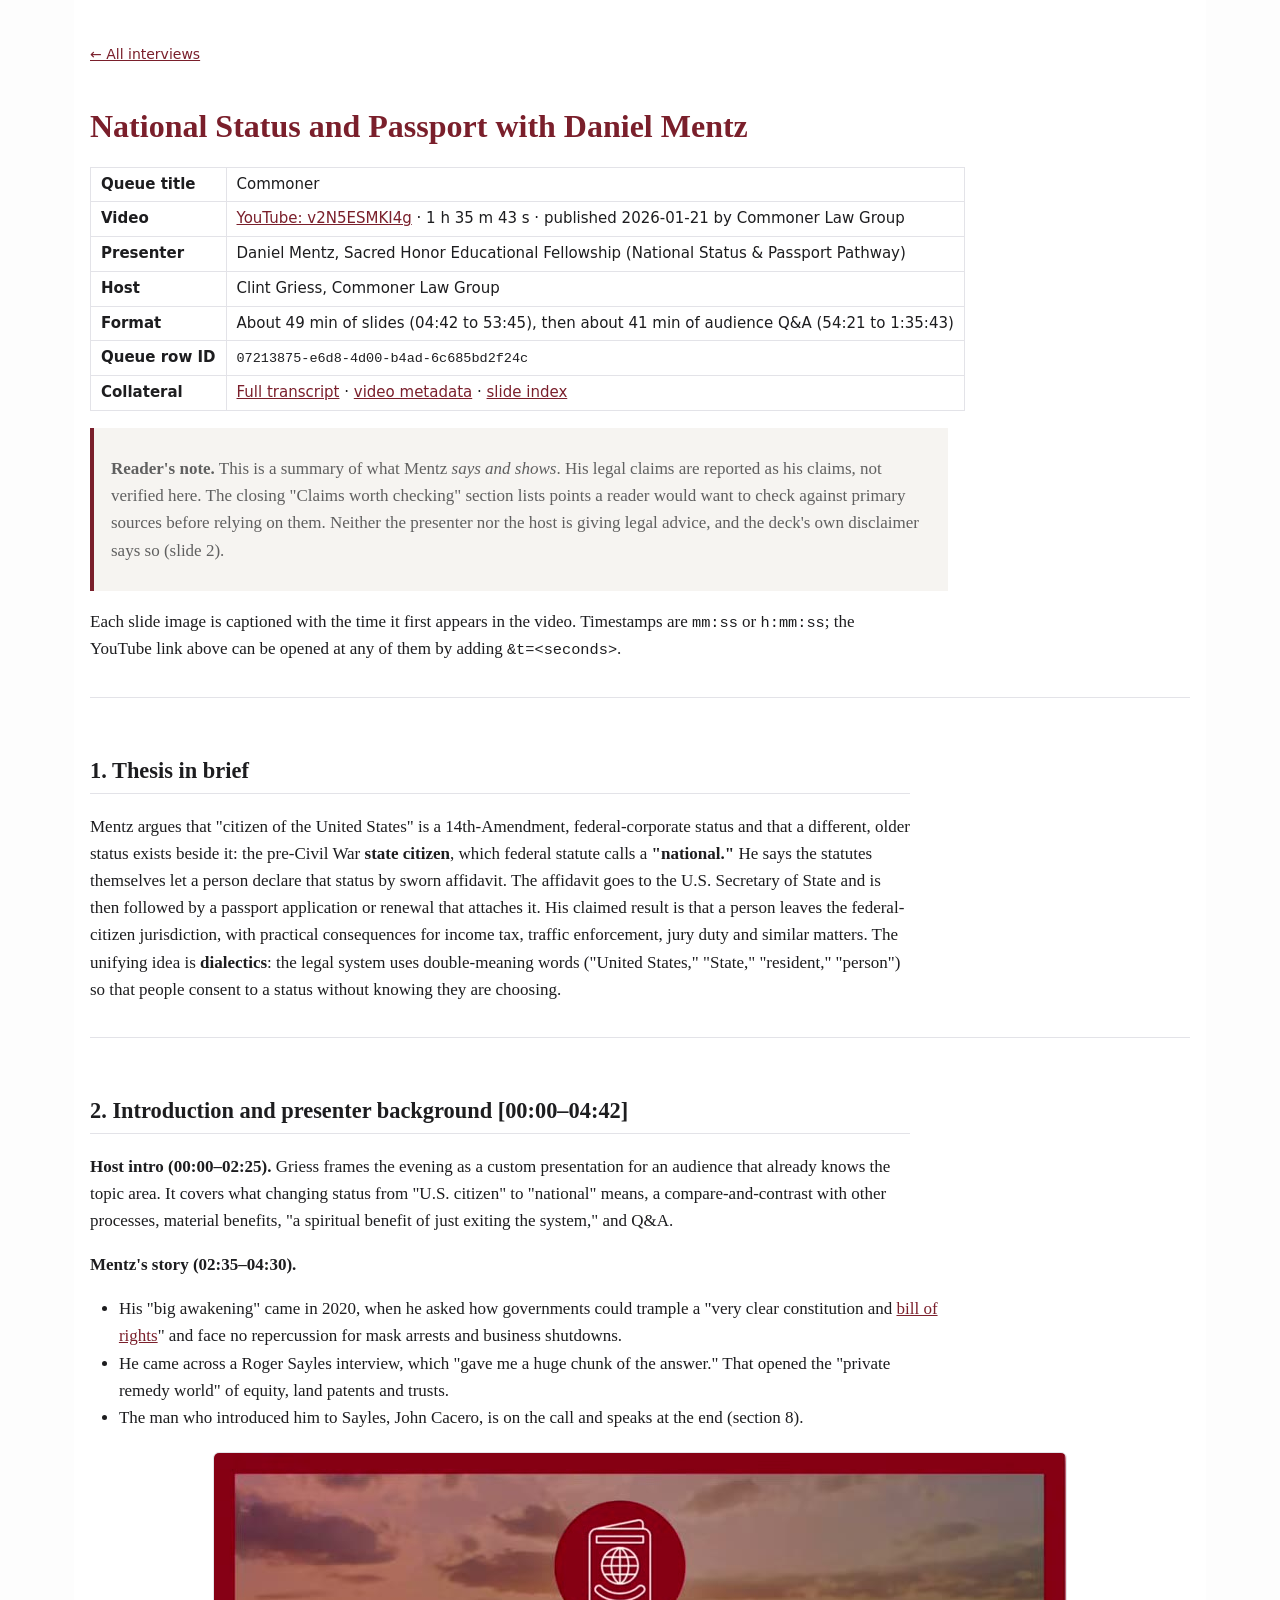
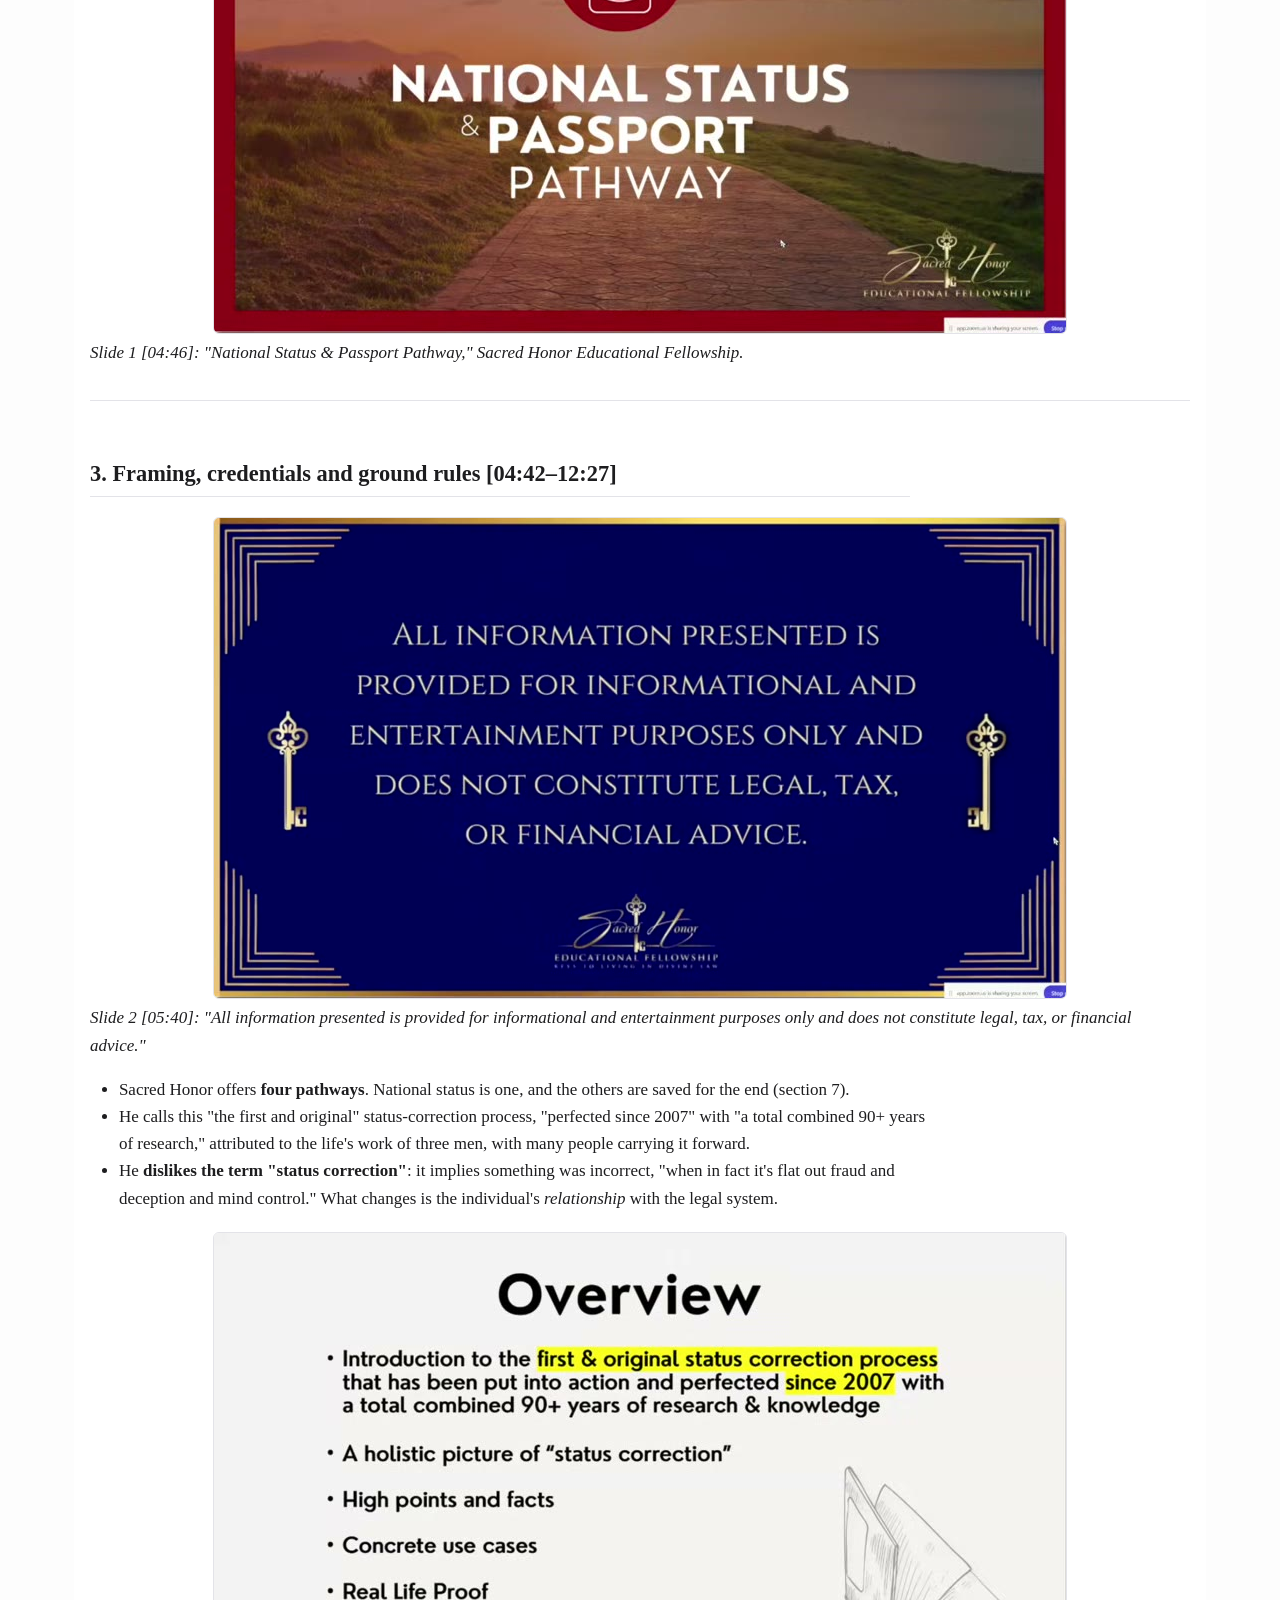
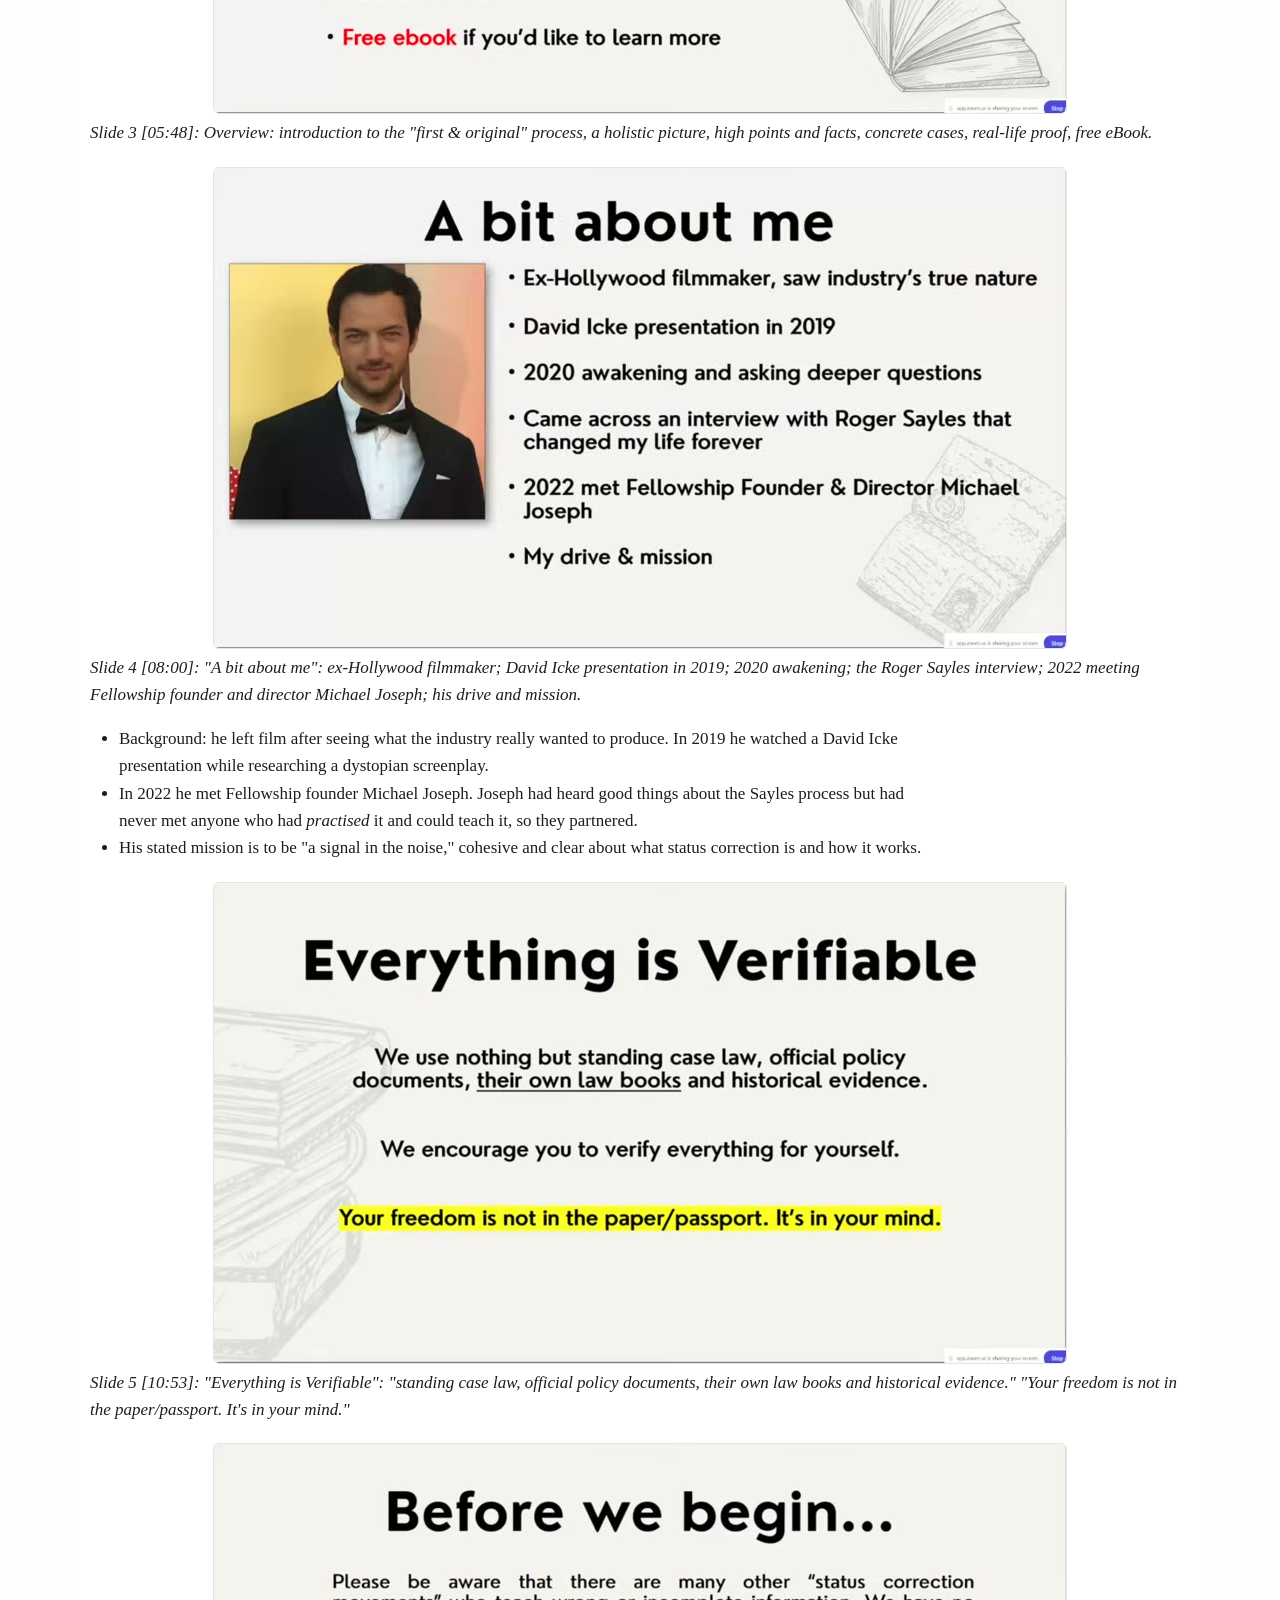
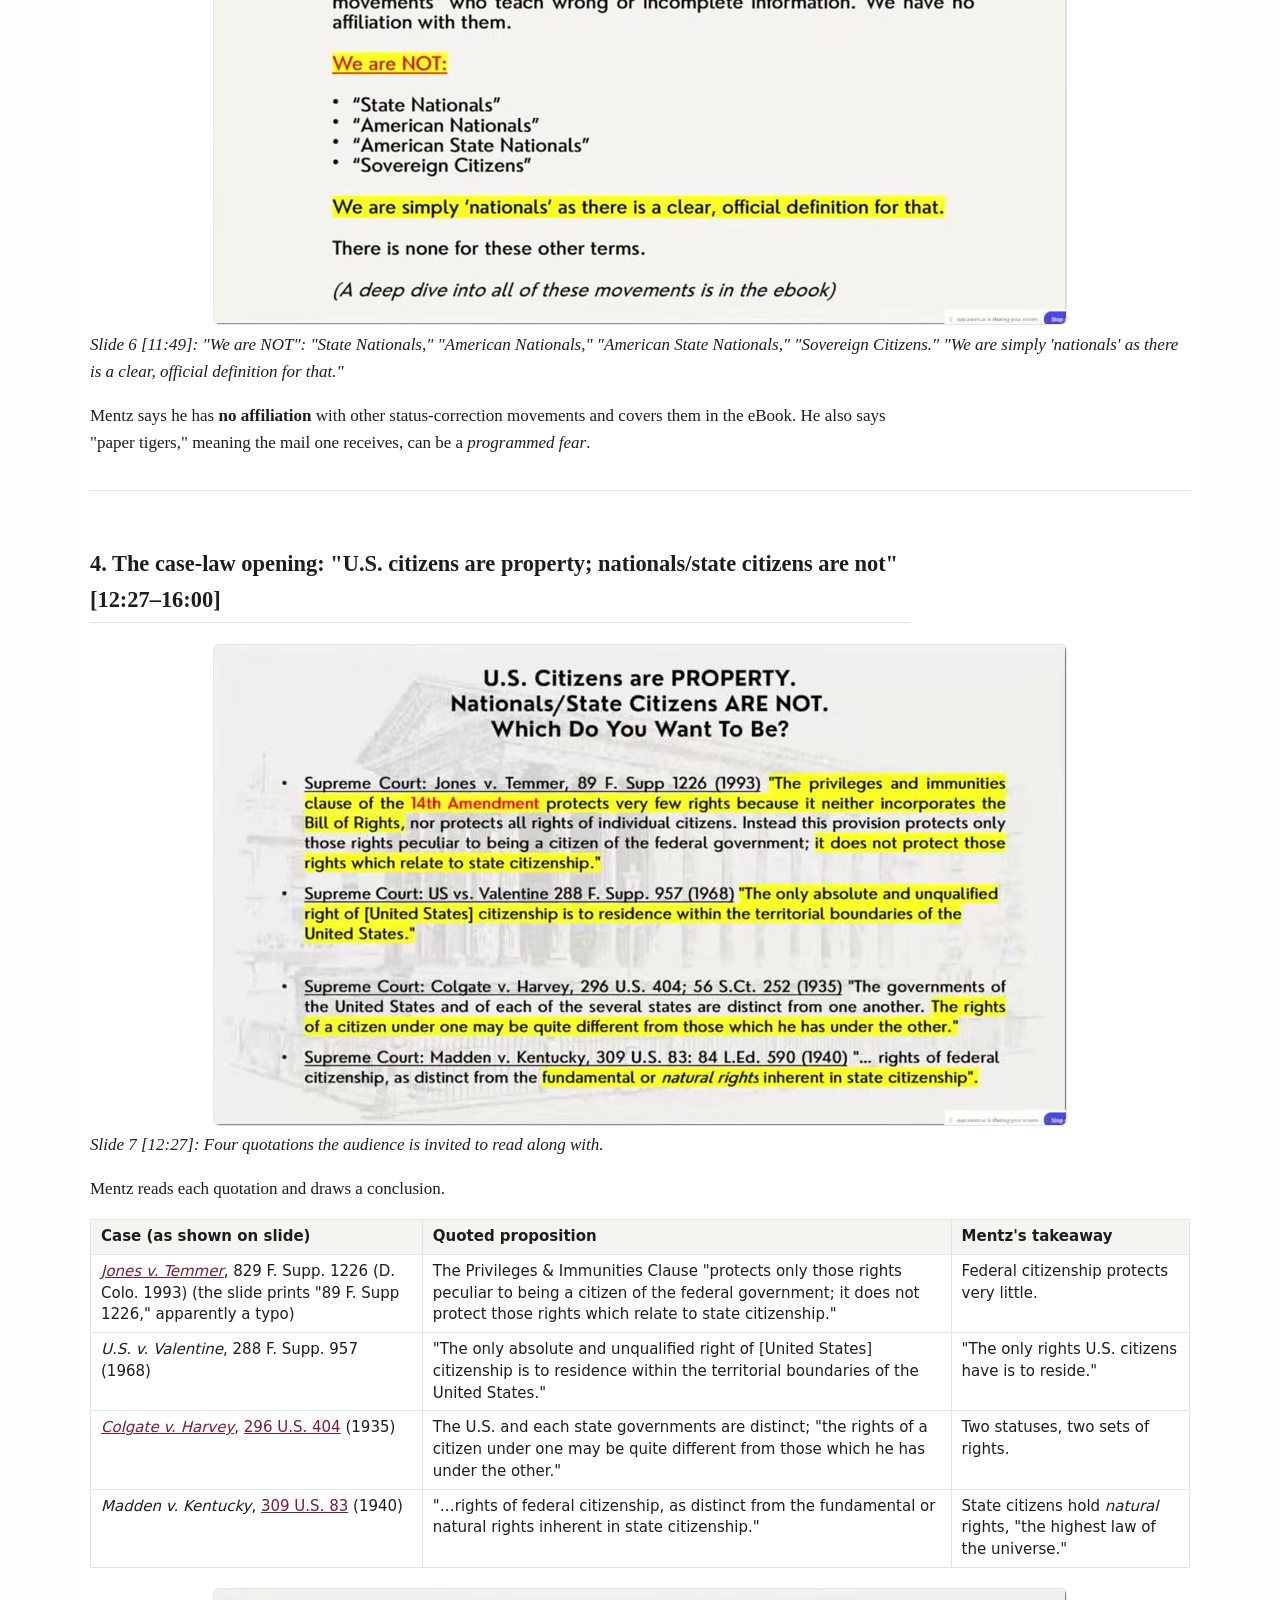
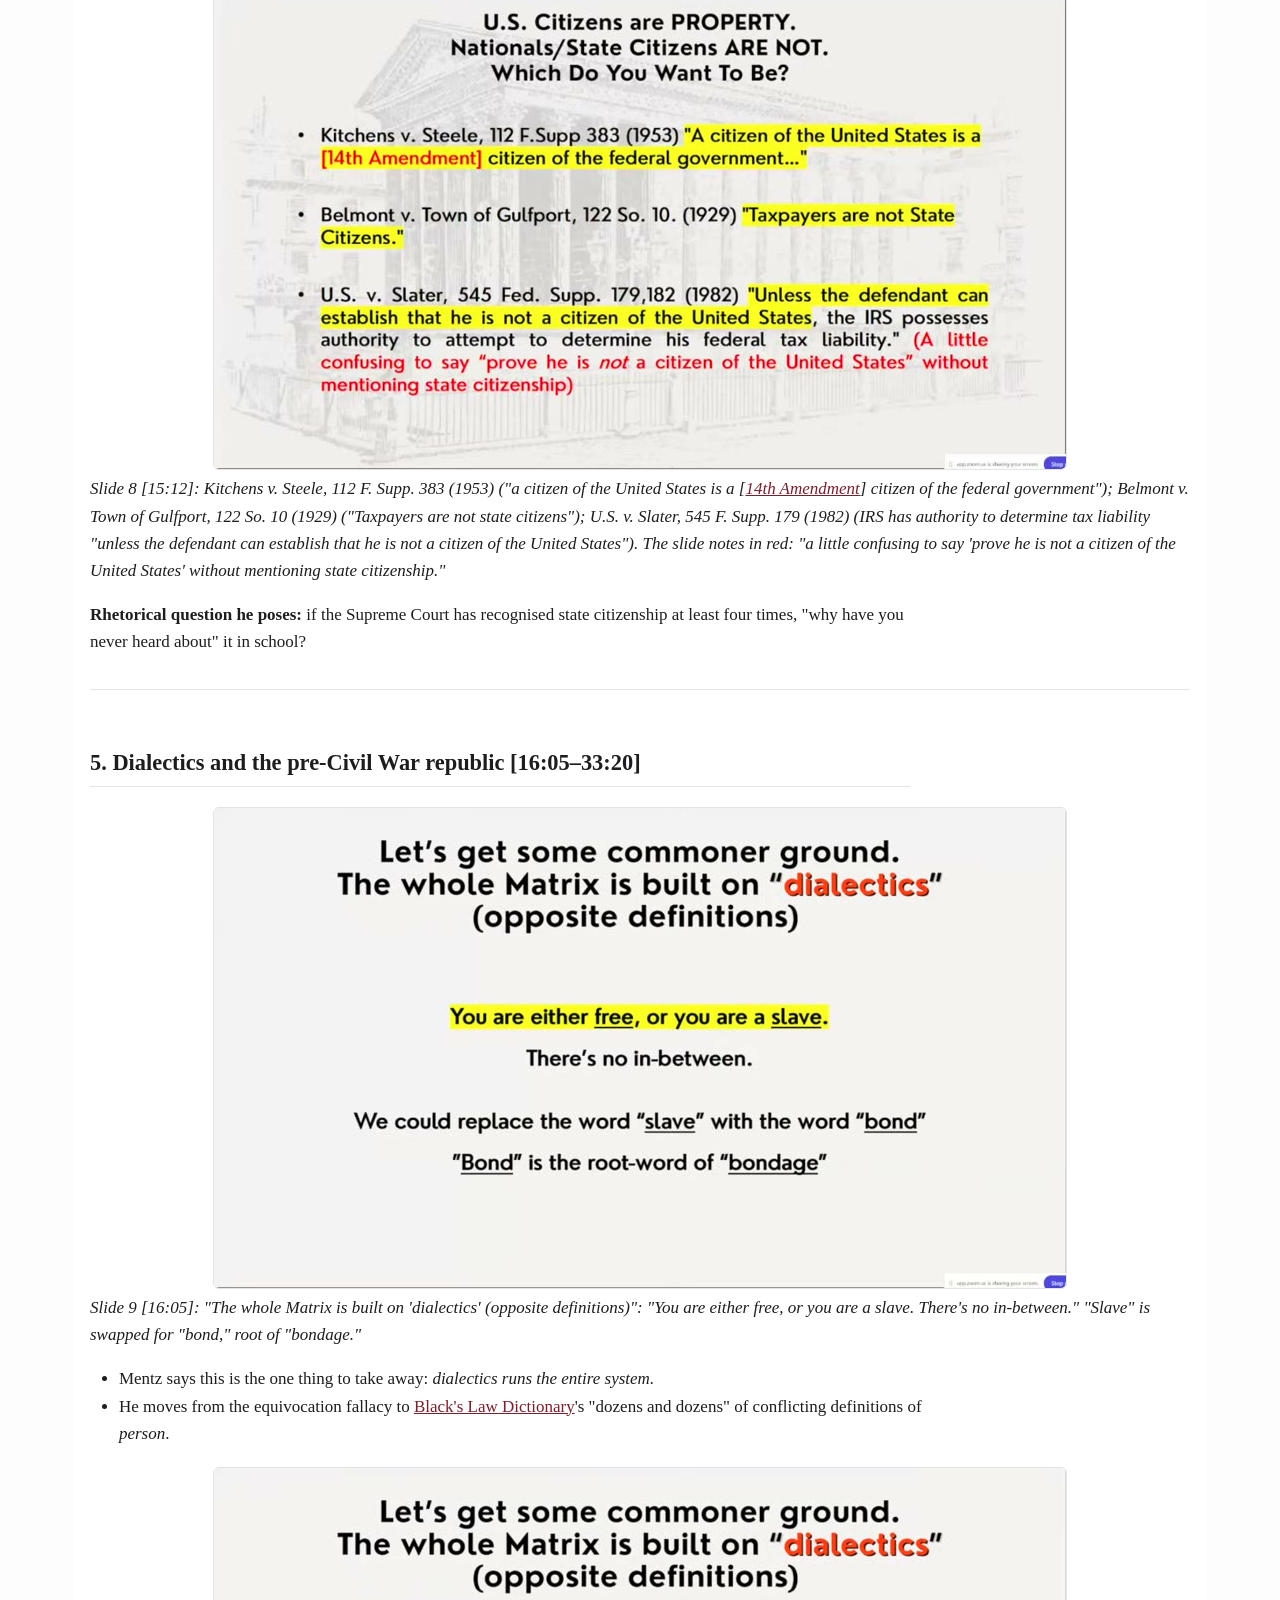
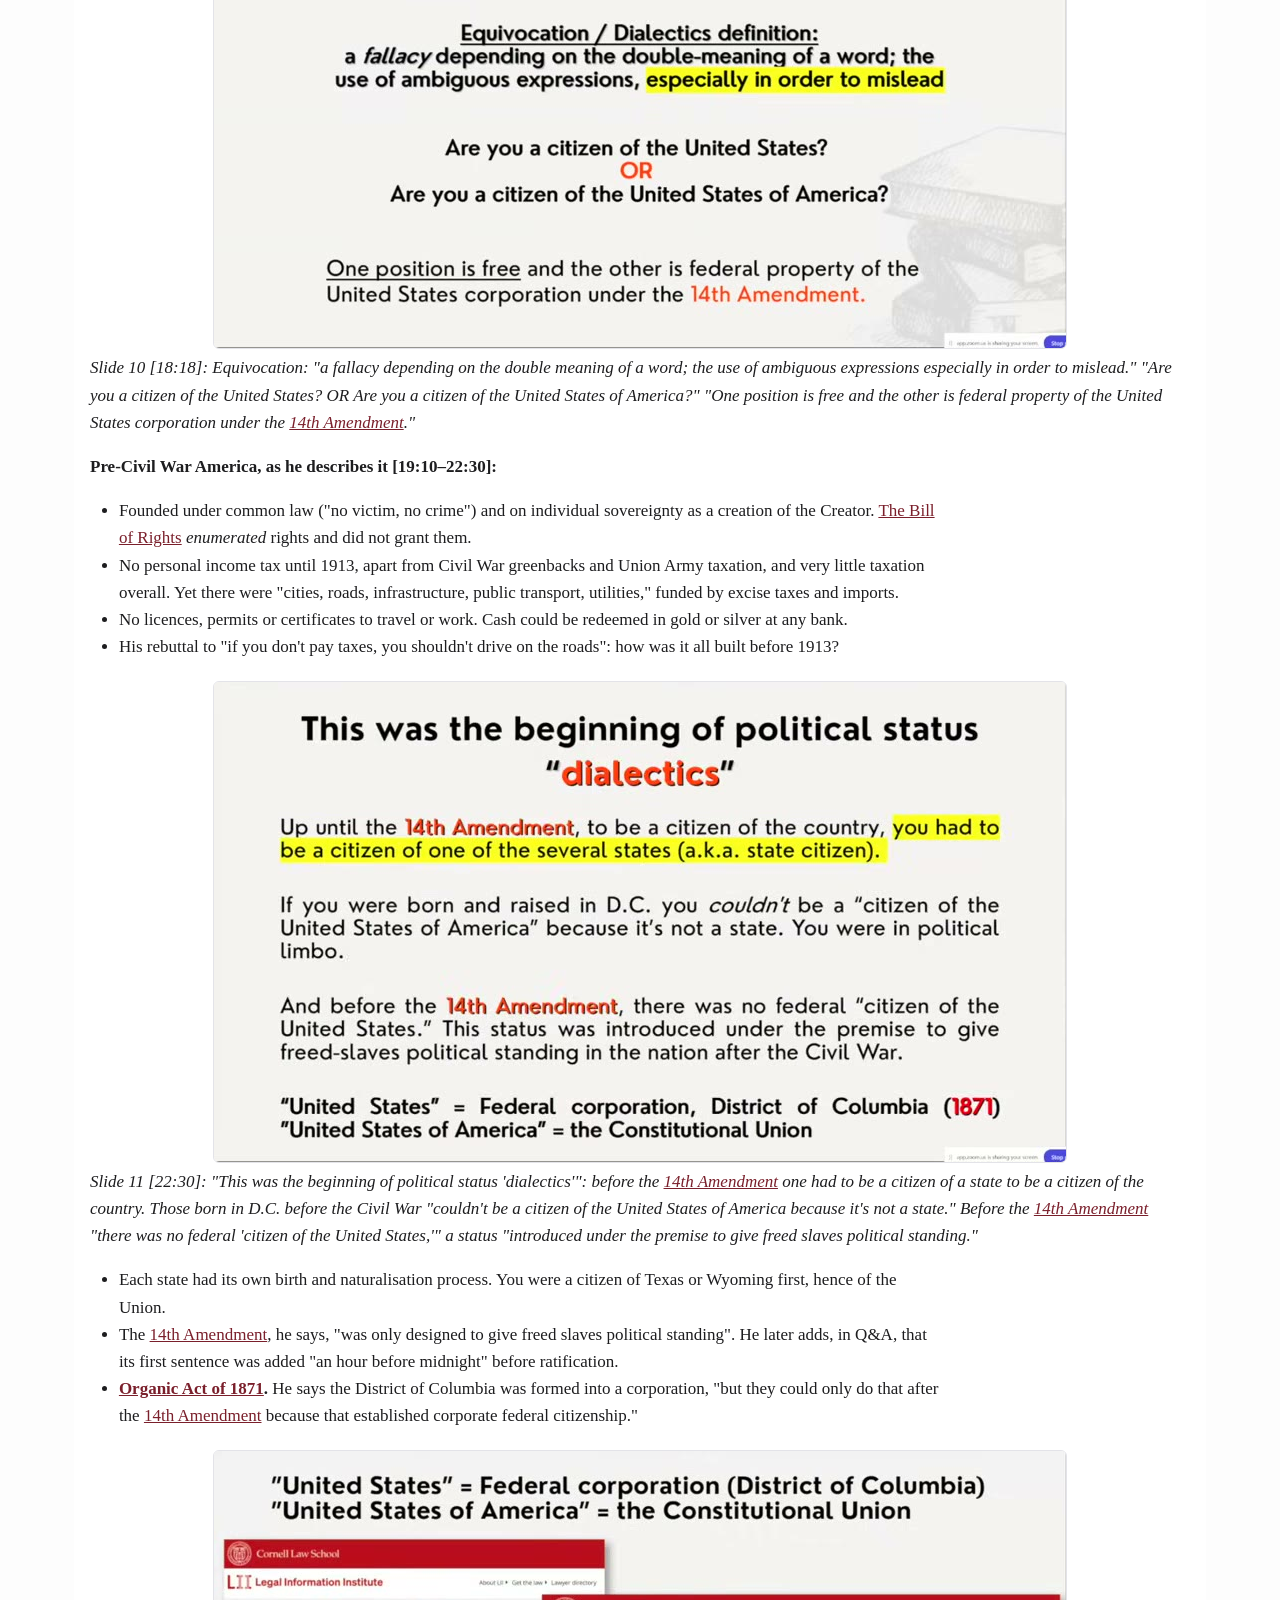
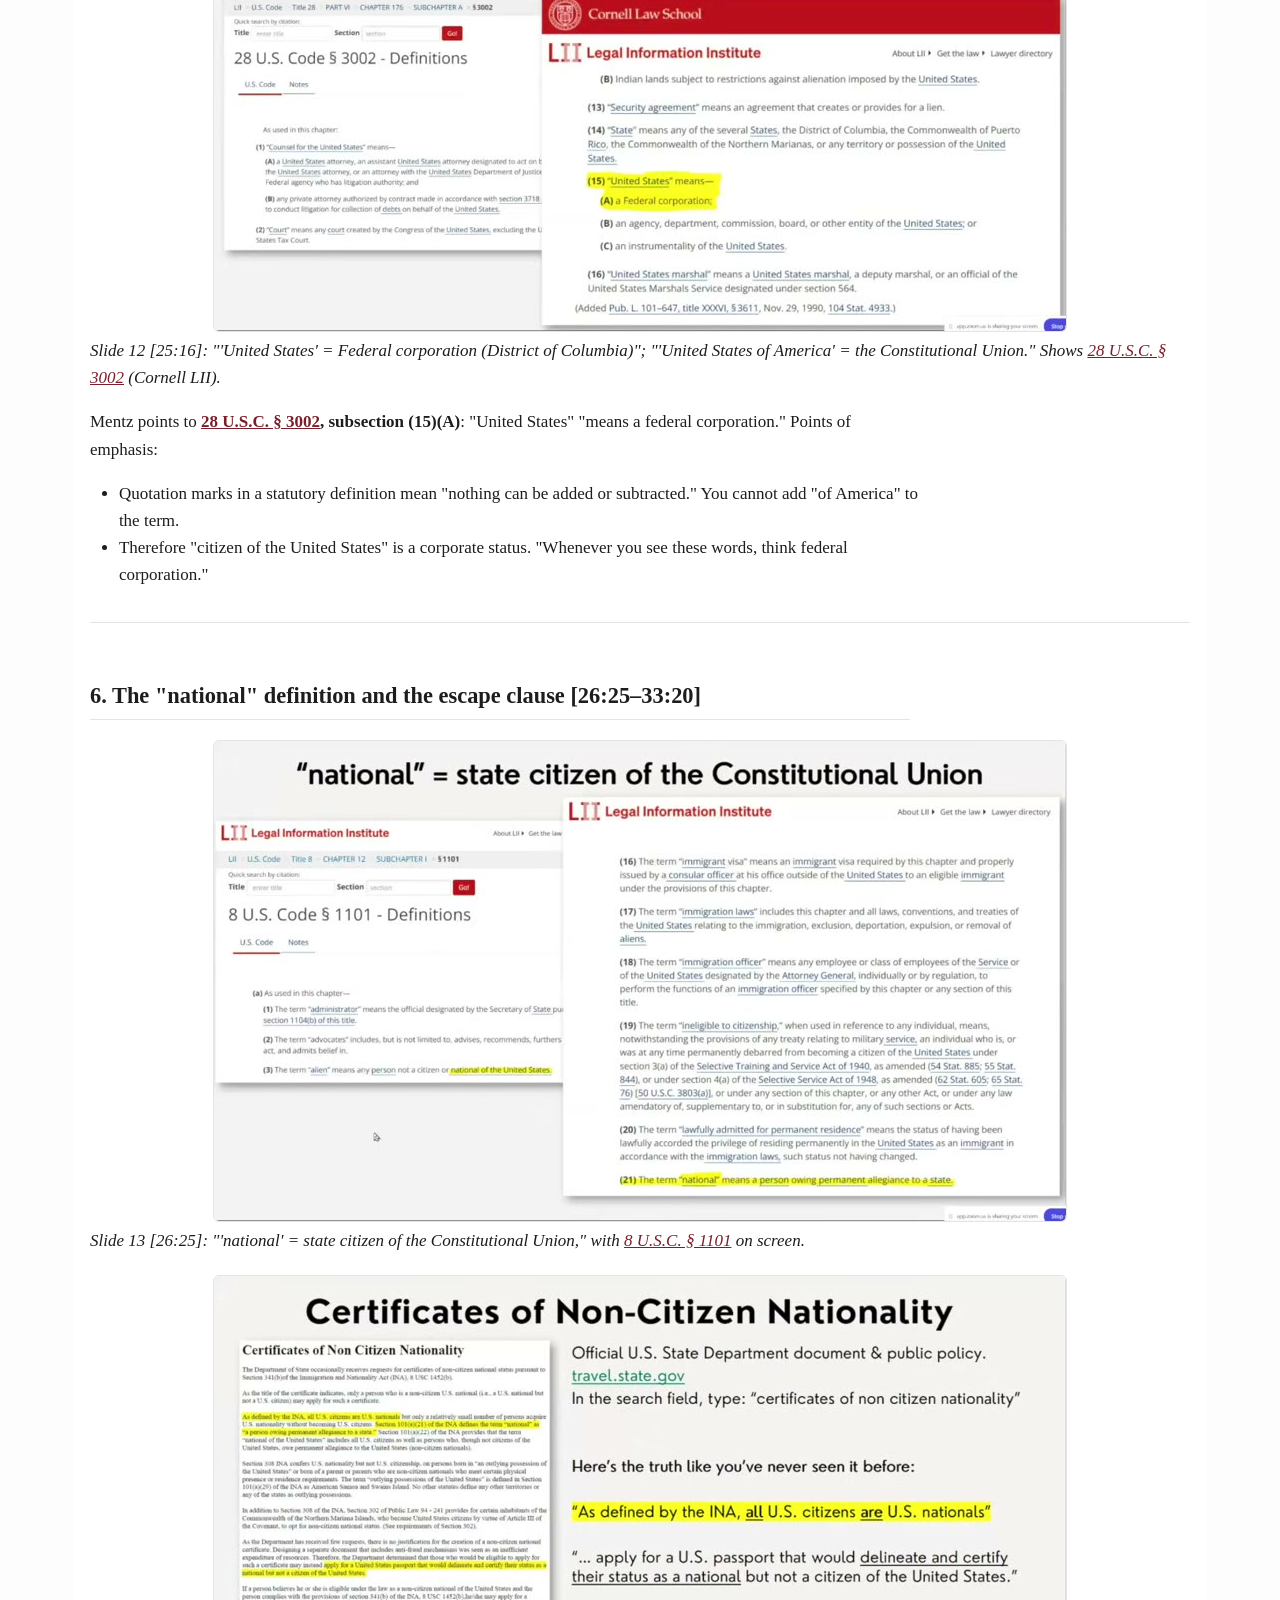
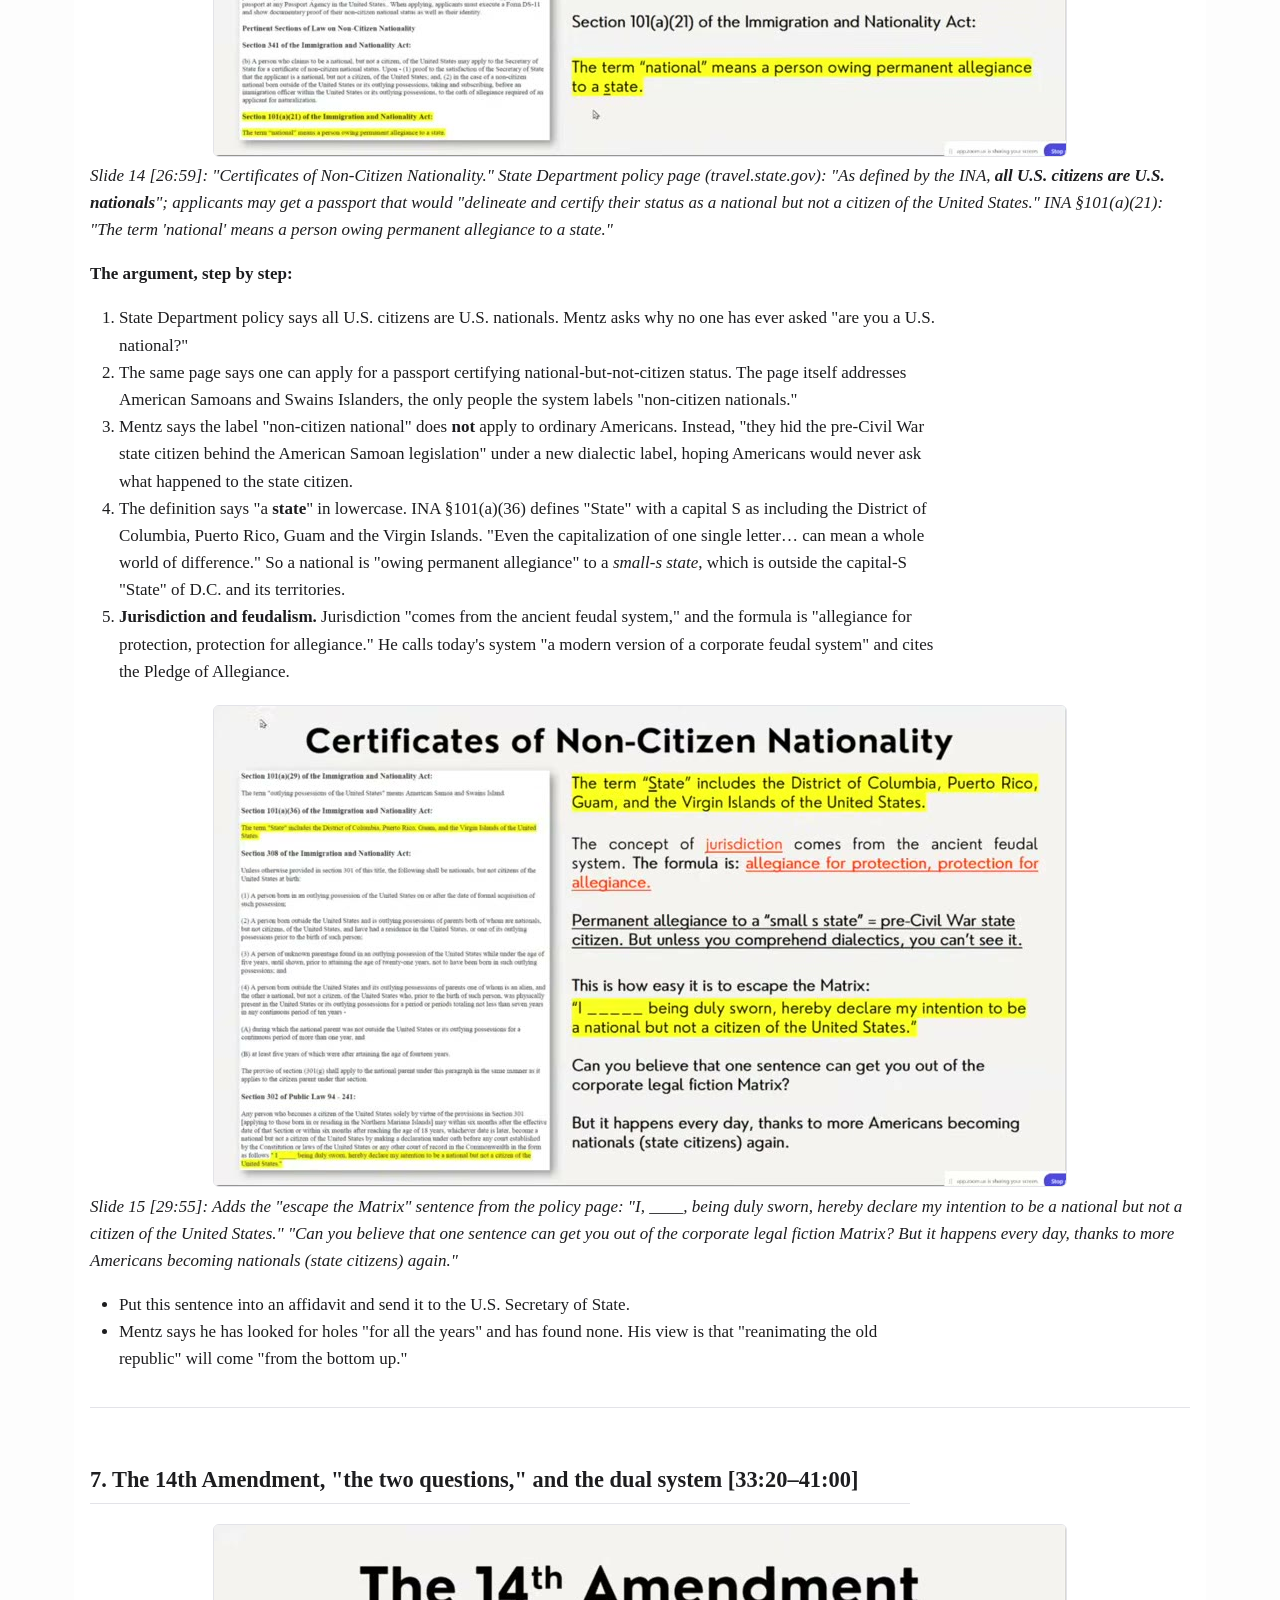
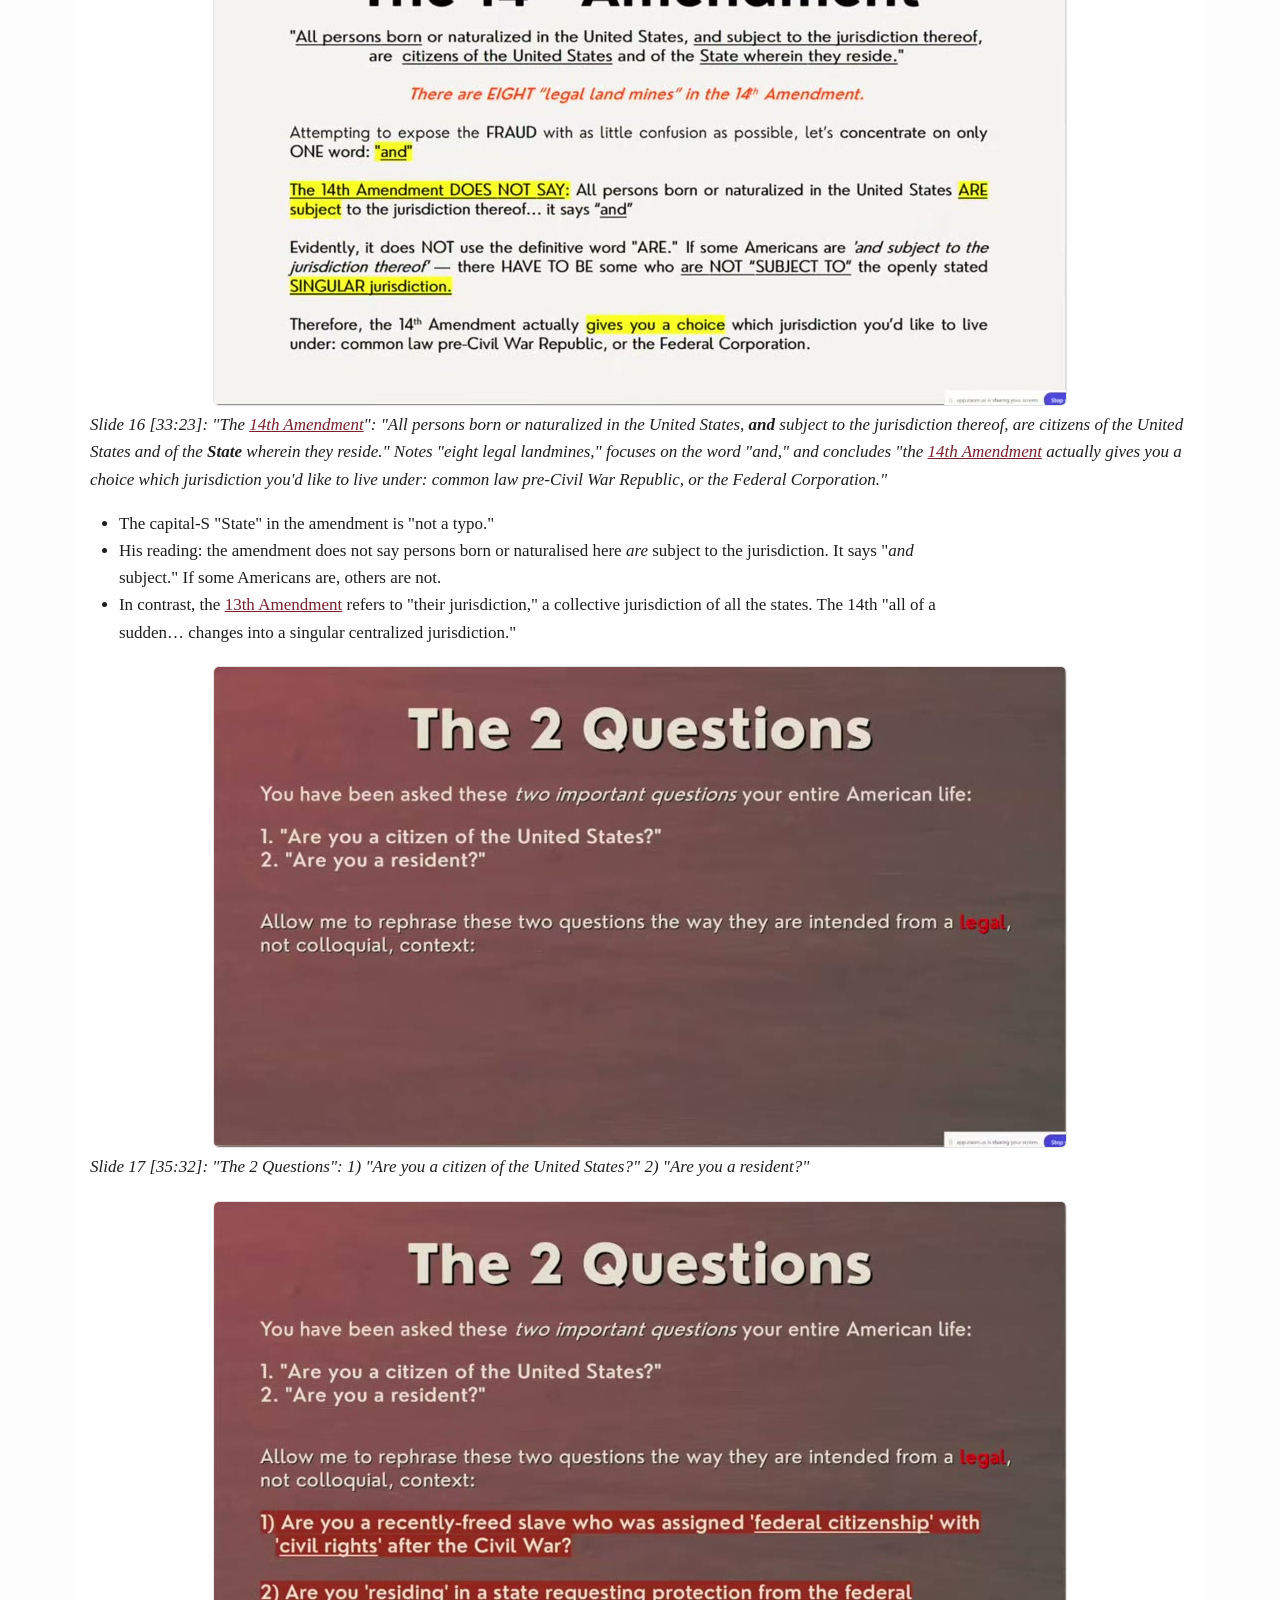
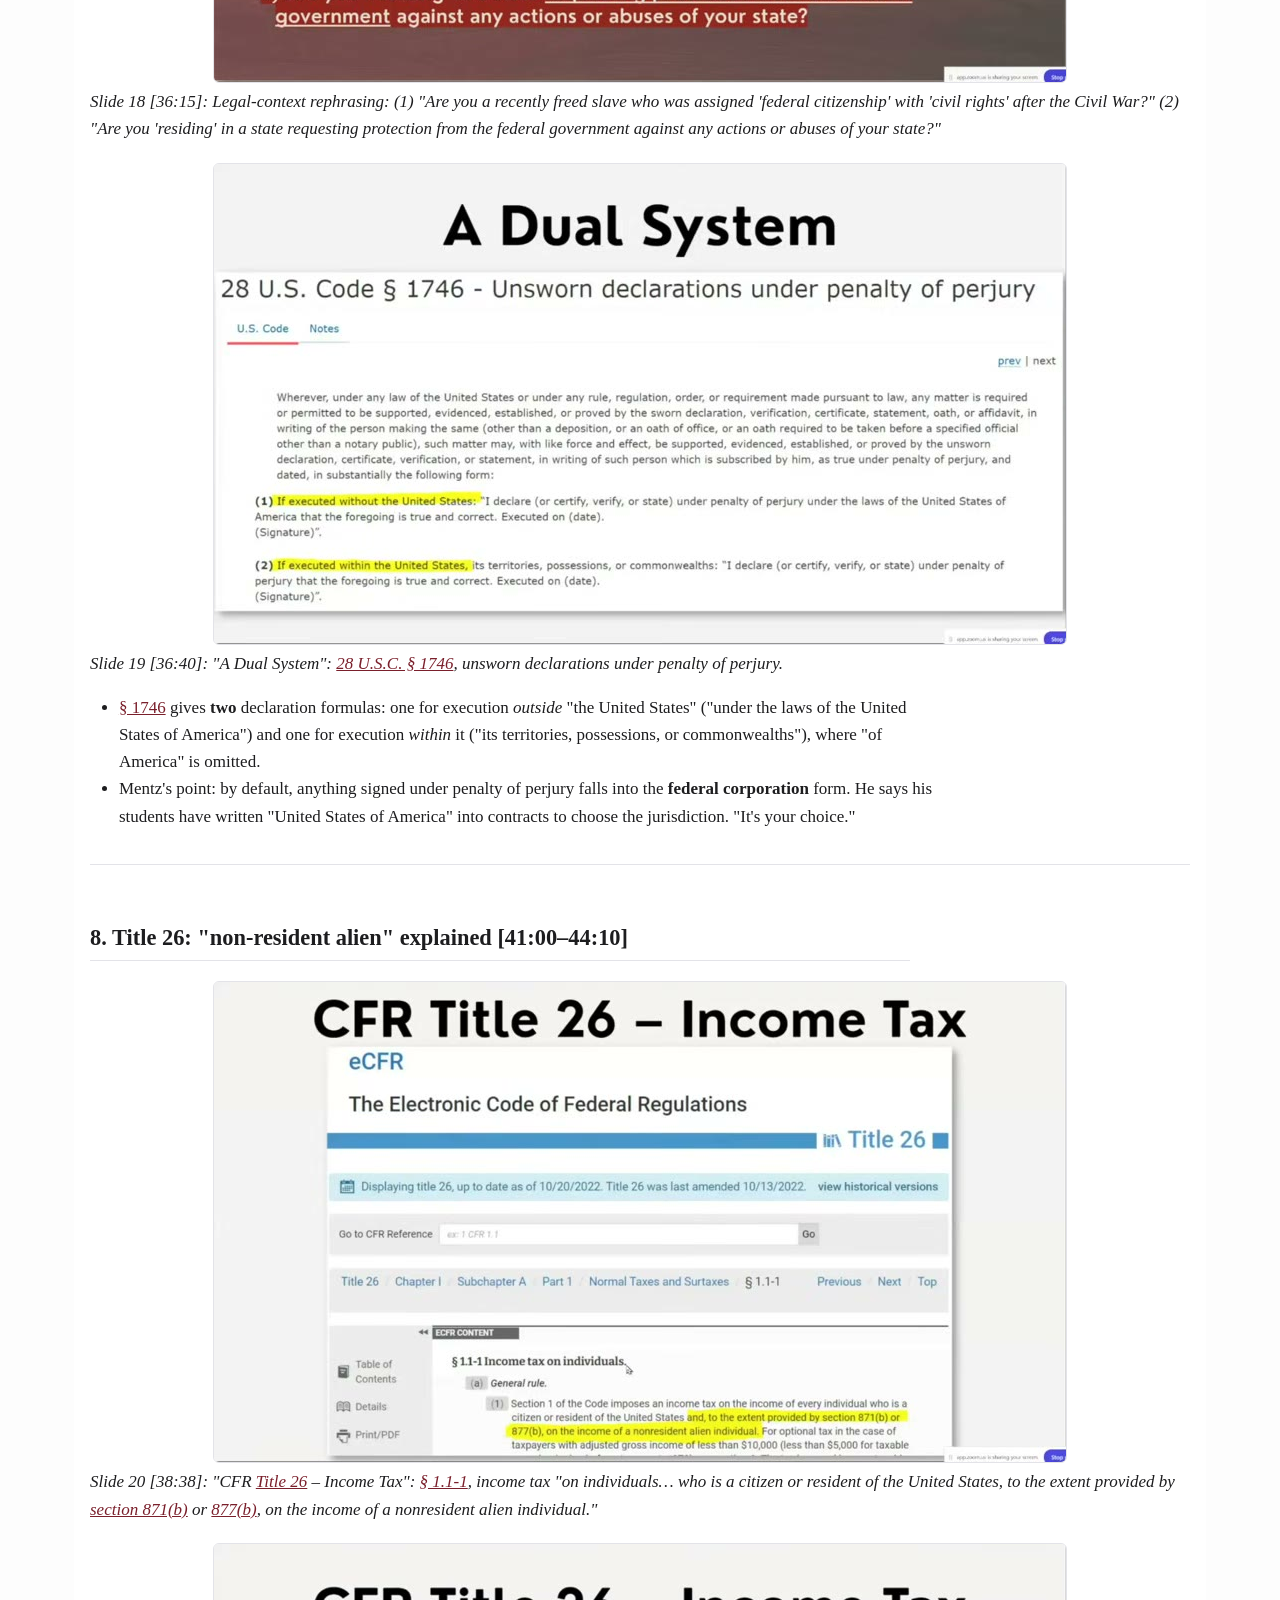
==== 01.national_status_and_passport/summary.html @ f3d99c36 "HTML: wider column for slides, click-through to full-size images Co-Authored-By: Claude Sonnet 5.5 <" ====
<!DOCTYPE html>
<html xmlns="http://www.w3.org/1999/xhtml" lang="" xml:lang="">
<head>
  <meta charset="utf-8" />
  <meta name="generator" content="pandoc" />
  <meta name="viewport" content="width=device-width, initial-scale=1.0, user-scalable=yes" />
  <title>National Status and Passport with Daniel Mentz: Summary</title>
  <style>
    html {
      color: #1a1a1a;
      background-color: #fdfdfd;
    }
    body {
      margin: 0 auto;
      max-width: 36em;
      padding-left: 50px;
      padding-right: 50px;
      padding-top: 50px;
      padding-bottom: 50px;
      hyphens: auto;
      overflow-wrap: break-word;
      text-rendering: optimizeLegibility;
      font-kerning: normal;
    }
    @media (max-width: 600px) {
      body {
        font-size: 0.9em;
        padding: 12px;
      }
      h1 {
        font-size: 1.8em;
      }
    }
    @media print {
      html {
        background-color: white;
      }
      body {
        background-color: transparent;
        color: black;
        font-size: 12pt;
      }
      p, h2, h3 {
        orphans: 3;
        widows: 3;
      }
      h2, h3, h4 {
        page-break-after: avoid;
      }
    }
    p {
      margin: 1em 0;
    }
    a {
      color: #1a1a1a;
    }
    a:visited {
      color: #1a1a1a;
    }
    img {
      max-width: 100%;
    }
    svg {
      height: auto;
      max-width: 100%;
    }
    h1, h2, h3, h4, h5, h6 {
      margin-top: 1.4em;
    }
    h5, h6 {
      font-size: 1em;
      font-style: italic;
    }
    h6 {
      font-weight: normal;
    }
    ol, ul {
      padding-left: 1.7em;
      margin-top: 1em;
    }
    li > ol, li > ul {
      margin-top: 0;
    }
    blockquote {
      margin: 1em 0 1em 1.7em;
      padding-left: 1em;
      border-left: 2px solid #e6e6e6;
      color: #606060;
    }
    code {
      font-family: Menlo, Monaco, Consolas, 'Lucida Console', monospace;
      font-size: 85%;
      margin: 0;
      hyphens: manual;
    }
    pre {
      margin: 1em 0;
      overflow: auto;
    }
    pre code {
      padding: 0;
      overflow: visible;
      overflow-wrap: normal;
    }
    .sourceCode {
     background-color: transparent;
     overflow: visible;
    }
    hr {
      border: none;
      border-top: 1px solid #1a1a1a;
      height: 1px;
      margin: 1em 0;
    }
    table {
      margin: 1em 0;
      border-collapse: collapse;
      width: 100%;
      overflow-x: auto;
      display: block;
      font-variant-numeric: lining-nums tabular-nums;
    }
    table caption {
      margin-bottom: 0.75em;
    }
    tbody {
      margin-top: 0.5em;
      border-top: 1px solid #1a1a1a;
      border-bottom: 1px solid #1a1a1a;
    }
    th {
      border-top: 1px solid #1a1a1a;
      padding: 0.25em 0.5em 0.25em 0.5em;
    }
    td {
      padding: 0.125em 0.5em 0.25em 0.5em;
    }
    header {
      margin-bottom: 4em;
      text-align: center;
    }
    #TOC li {
      list-style: none;
    }
    #TOC ul {
      padding-left: 1.3em;
    }
    #TOC > ul {
      padding-left: 0;
    }
    #TOC a:not(:hover) {
      text-decoration: none;
    }
    code{white-space: pre-wrap;}
    span.smallcaps{font-variant: small-caps;}
    div.columns{display: flex; gap: min(4vw, 1.5em);}
    div.column{flex: auto; overflow-x: auto;}
    div.hanging-indent{margin-left: 1.5em; text-indent: -1.5em;}
    /* The extra [class] is a hack that increases specificity enough to
       override a similar rule in reveal.js */
    ul.task-list[class]{list-style: none;}
    ul.task-list li input[type="checkbox"] {
      font-size: inherit;
      width: 0.8em;
      margin: 0 0.8em 0.2em -1.6em;
      vertical-align: middle;
    }
    .display.math{display: block; text-align: center; margin: 0.5rem auto;}
  </style>
  <meta name="viewport" content="width=device-width,initial-scale=1"><style>:root{--bg:#fff;--fg:#1d1d1f;--mut:#5f6368;--line:#e3e3e8;--acc:#7a1f2b;--soft:#f6f4f1}
  @media(prefers-color-scheme:dark){:root{--bg:#16161a;--fg:#e8e8ea;--mut:#a0a0a8;--line:#2e2e36;--acc:#e0959f;--soft:#202026}}
  body{background:var(--bg);color:var(--fg);font:17px/1.6 Georgia,'Times New Roman',serif;max-width:1100px;margin:0 auto;padding:32px 16px 80px}
  h1{font-size:2rem;line-height:1.2;color:var(--acc)}h2{margin-top:2.4em;border-bottom:1px solid var(--line);padding-bottom:.2em;font-size:1.4rem}
  img{max-width:100%;height:auto;border:1px solid var(--line);border-radius:6px;display:block;margin:1.2em auto .3em}
  p>em:only-child{display:block;color:var(--mut);font-size:.9rem;margin-bottom:1.4em}
  table{border-collapse:collapse;width:100%;font:15px/1.45 system-ui,sans-serif;margin:1em 0;display:block;overflow-x:auto}
  th,td{border:1px solid var(--line);padding:6px 10px;vertical-align:top;text-align:left}th{background:var(--soft)}
  blockquote{margin:1em 0;padding:.6em 1em;background:var(--soft);border-left:4px solid var(--acc)}
  a{color:var(--acc)}code{font-size:.9em}hr{border:0;border-top:1px solid var(--line);margin:2em 0}

  /* text stays at a readable line length; slides and tables use the wide column */
  p,li,blockquote,h1,h2,h3{max-width:820px}
  table{max-width:none}
  img{width:auto;max-width:100%}
  a.slide{display:block;width:fit-content;max-width:100%;margin:1.2em auto .3em}
  a.slide img{margin:0 auto;cursor:zoom-in}
  p:has(> a.slide){max-width:none}
  </style>
</head>
<body><p style="font:14px system-ui,sans-serif"><a href="../index.html">← All interviews</a></p>
<h1 id="national-status-and-passport-with-daniel-mentz">National Status
and Passport with Daniel Mentz</h1>
<table>
<tbody>
<tr>
<td><strong>Queue title</strong></td>
<td>Commoner</td>
</tr>
<tr>
<td><strong>Video</strong></td>
<td><a href="https://www.youtube.com/watch?v=v2N5ESMKI4g">YouTube:
v2N5ESMKI4g</a> · 1 h 35 m 43 s · published 2026-01-21 by Commoner Law
Group</td>
</tr>
<tr>
<td><strong>Presenter</strong></td>
<td>Daniel Mentz, Sacred Honor Educational Fellowship (National Status
&amp; Passport Pathway)</td>
</tr>
<tr>
<td><strong>Host</strong></td>
<td>Clint Griess, Commoner Law Group</td>
</tr>
<tr>
<td><strong>Format</strong></td>
<td>About 49 min of slides (04:42 to 53:45), then about 41 min of
audience Q&amp;A (54:21 to 1:35:43)</td>
</tr>
<tr>
<td><strong>Queue row ID</strong></td>
<td><code>07213875-e6d8-4d00-b4ad-6c685bd2f24c</code></td>
</tr>
<tr>
<td><strong>Collateral</strong></td>
<td><a href="collateral/transcript.md">Full transcript</a> · <a
href="collateral/video-metadata.json">video metadata</a> · <a
href="slides/">slide index</a></td>
</tr>
</tbody>
</table>
<blockquote>
<p><strong>Reader's note.</strong> This is a summary of what Mentz
<em>says and shows</em>. His legal claims are reported as his claims,
not verified here. The closing "Claims worth checking" section lists
points a reader would want to check against primary sources before
relying on them. Neither the presenter nor the host is giving legal
advice, and the deck's own disclaimer says so (slide 2).</p>
</blockquote>
<p>Each slide image is captioned with the time it first appears in the
video. Timestamps are <code>mm:ss</code> or <code>h:mm:ss</code>; the
YouTube link above can be opened at any of them by adding
<code>&amp;t=&lt;seconds&gt;</code>.</p>
<hr />
<h2 id="1-thesis-in-brief">1. Thesis in brief</h2>
<p>Mentz argues that "citizen of the United States" is a 14th-Amendment,
federal-corporate status and that a different, older status exists
beside it: the pre-Civil War <strong>state citizen</strong>, which
federal statute calls a <strong>"national."</strong> He says the
statutes themselves let a person declare that status by sworn affidavit.
The affidavit goes to the U.S. Secretary of State and is then followed
by a passport application or renewal that attaches it. His claimed
result is that a person leaves the federal-citizen jurisdiction, with
practical consequences for income tax, traffic enforcement, jury duty
and similar matters. The unifying idea is <strong>dialectics</strong>:
the legal system uses double-meaning words ("United States," "State,"
"resident," "person") so that people consent to a status without knowing
they are choosing.</p>
<hr />
<h2 id="2-introduction-and-presenter-background-00000442">2.
Introduction and presenter background [00:00–04:42]</h2>
<p><strong>Host intro (00:00–02:25).</strong> Griess frames the evening
as a custom presentation for an audience that already knows the topic
area. It covers what changing status from "U.S. citizen" to "national"
means, a compare-and-contrast with other processes, material benefits,
"a spiritual benefit of just exiting the system," and Q&amp;A.</p>
<p><strong>Mentz's story (02:35–04:30).</strong></p>
<ul>
<li>His "big awakening" came in 2020, when he asked how governments
could trample a "very clear constitution and <a
href="https://www.archives.gov/founding-docs/bill-of-rights-transcript">bill
of rights</a>" and face no repercussion for mask arrests and business
shutdowns.</li>
<li>He came across a Roger Sayles interview, which "gave me a huge chunk
of the answer." That opened the "private remedy world" of equity, land
patents and trusts.</li>
<li>The man who introduced him to Sayles, John Cacero, is on the call
and speaks at the end (section 8).</li>
</ul>
<p><a class="slide" href="slides/slide-01_00-04-46.jpg" target="_blank" rel="noopener"><img src="slides/slide-01_00-04-46.jpg" alt="Title slide"></a>
<em>Slide 1 [04:46]: "National Status &amp; Passport Pathway," Sacred
Honor Educational Fellowship.</em></p>
<hr />
<h2 id="3-framing-credentials-and-ground-rules-04421227">3. Framing,
credentials and ground rules [04:42–12:27]</h2>
<p><a class="slide" href="slides/slide-02_00-05-40.jpg" target="_blank" rel="noopener"><img src="slides/slide-02_00-05-40.jpg" alt="Disclaimer"></a> <em>Slide
2 [05:40]: "All information presented is provided for informational and
entertainment purposes only and does not constitute legal, tax, or
financial advice."</em></p>
<ul>
<li>Sacred Honor offers <strong>four pathways</strong>. National status
is one, and the others are saved for the end (section 7).</li>
<li>He calls this "the first and original" status-correction process,
"perfected since 2007" with "a total combined 90+ years of research,"
attributed to the life's work of three men, with many people carrying it
forward.</li>
<li>He <strong>dislikes the term "status correction"</strong>: it
implies something was incorrect, "when in fact it's flat out fraud and
deception and mind control." What changes is the individual's
<em>relationship</em> with the legal system.</li>
</ul>
<p><a class="slide" href="slides/slide-03_00-05-48.jpg" target="_blank" rel="noopener"><img src="slides/slide-03_00-05-48.jpg" alt="Overview"></a> <em>Slide 3
[05:48]: Overview: introduction to the "first &amp; original" process, a
holistic picture, high points and facts, concrete cases, real-life
proof, free eBook.</em></p>
<p><a class="slide" href="slides/slide-04_00-08-00.jpg" target="_blank" rel="noopener"><img src="slides/slide-04_00-08-00.jpg" alt="A bit about me"></a>
<em>Slide 4 [08:00]: "A bit about me": ex-Hollywood filmmaker; David
Icke presentation in 2019; 2020 awakening; the Roger Sayles interview;
2022 meeting Fellowship founder and director Michael Joseph; his drive
and mission.</em></p>
<ul>
<li>Background: he left film after seeing what the industry really
wanted to produce. In 2019 he watched a David Icke presentation while
researching a dystopian screenplay.</li>
<li>In 2022 he met Fellowship founder Michael Joseph. Joseph had heard
good things about the Sayles process but had never met anyone who had
<em>practised</em> it and could teach it, so they partnered.</li>
<li>His stated mission is to be "a signal in the noise," cohesive and
clear about what status correction is and how it works.</li>
</ul>
<p><a class="slide" href="slides/slide-05_00-10-53.jpg" target="_blank" rel="noopener"><img src="slides/slide-05_00-10-53.jpg"
alt="Everything is verifiable"></a> <em>Slide 5 [10:53]: "Everything is
Verifiable": "standing case law, official policy documents, their own
law books and historical evidence." "Your freedom is not in the
paper/passport. It's in your mind."</em></p>
<p><a class="slide" href="slides/slide-06_00-11-49.jpg" target="_blank" rel="noopener"><img src="slides/slide-06_00-11-49.jpg" alt="Before we begin"></a>
<em>Slide 6 [11:49]: "We are NOT": "State Nationals," "American
Nationals," "American State Nationals," "Sovereign Citizens." "We are
simply 'nationals' as there is a clear, official definition for
that."</em></p>
<p>Mentz says he has <strong>no affiliation</strong> with other
status-correction movements and covers them in the eBook. He also says
"paper tigers," meaning the mail one receives, can be a <em>programmed
fear</em>.</p>
<hr />
<h2
id="4-the-case-law-opening-us-citizens-are-property-nationalsstate-citizens-are-not-12271600">4.
The case-law opening: "U.S. citizens are property; nationals/state
citizens are not" [12:27–16:00]</h2>
<p><a class="slide" href="slides/slide-07_00-12-27.jpg" target="_blank" rel="noopener"><img src="slides/slide-07_00-12-27.jpg"
alt="Four Supreme Court quotes"></a> <em>Slide 7 [12:27]: Four quotations
the audience is invited to read along with.</em></p>
<p>Mentz reads each quotation and draws a conclusion.</p>
<table>
<thead>
<tr>
<th>Case (as shown on slide)</th>
<th>Quoted proposition</th>
<th>Mentz's takeaway</th>
</tr>
</thead>
<tbody>
<tr>
<td><em><a
href="https://law.justia.com/cases/federal/district-courts/FSupp/829/1226/1876934/">Jones
v. Temmer</a></em>, 829 F. Supp. 1226 (D. Colo. 1993) (the slide prints
"89 F. Supp 1226," apparently a typo)</td>
<td>The Privileges &amp; Immunities Clause "protects only those rights
peculiar to being a citizen of the federal government; it does not
protect those rights which relate to state citizenship."</td>
<td>Federal citizenship protects very little.</td>
</tr>
<tr>
<td><em>U.S. v. Valentine</em>, 288 F. Supp. 957 (1968)</td>
<td>"The only absolute and unqualified right of [United States]
citizenship is to residence within the territorial boundaries of the
United States."</td>
<td>"The only rights U.S. citizens have is to reside."</td>
</tr>
<tr>
<td><em><a
href="https://supreme.justia.com/cases/federal/us/296/404/">Colgate v.
Harvey</a></em>, <a
href="https://www.law.cornell.edu/supremecourt/text/296/404">296 U.S.
404</a> (1935)</td>
<td>The U.S. and each state governments are distinct; "the rights of a
citizen under one may be quite different from those which he has under
the other."</td>
<td>Two statuses, two sets of rights.</td>
</tr>
<tr>
<td><em>Madden v. Kentucky</em>, <a
href="https://www.law.cornell.edu/supremecourt/text/309/83">309 U.S.
83</a> (1940)</td>
<td>"…rights of federal citizenship, as distinct from the fundamental or
natural rights inherent in state citizenship."</td>
<td>State citizens hold <em>natural</em> rights, "the highest law of the
universe."</td>
</tr>
</tbody>
</table>
<p><a class="slide" href="slides/slide-08_00-15-12.jpg" target="_blank" rel="noopener"><img src="slides/slide-08_00-15-12.jpg" alt="More case quotes"></a>
<em>Slide 8 [15:12]: <em>Kitchens v. Steele</em>, 112 F. Supp. 383
(1953) ("a citizen of the United States is a [<a
href="https://constitution.congress.gov/constitution/amendment-14/">14th
Amendment</a>] citizen of the federal government"); <em>Belmont v. Town
of Gulfport</em>, 122 So. 10 (1929) ("Taxpayers are not state
citizens"); <em>U.S. v. Slater</em>, 545 F. Supp. 179 (1982) (IRS has
authority to determine tax liability "unless the defendant can establish
that he is not a citizen of the United States"). The slide notes in red:
"a little confusing to say 'prove he is <em>not</em> a citizen of the
United States' without mentioning state citizenship."</em></p>
<p><strong>Rhetorical question he poses:</strong> if the Supreme Court
has recognised state citizenship at least four times, "why have you
never heard about" it in school?</p>
<hr />
<h2 id="5-dialectics-and-the-pre-civil-war-republic-16053320">5.
Dialectics and the pre-Civil War republic [16:05–33:20]</h2>
<p><a class="slide" href="slides/slide-09_00-16-05.jpg" target="_blank" rel="noopener"><img src="slides/slide-09_00-16-05.jpg" alt="Free or slave"></a>
<em>Slide 9 [16:05]: "The whole Matrix is built on 'dialectics'
(opposite definitions)": "You are either free, or you are a slave.
There's no in-between." "Slave" is swapped for "bond," root of
"bondage."</em></p>
<ul>
<li>Mentz says this is the one thing to take away: <em>dialectics runs
the entire system.</em></li>
<li>He moves from the equivocation fallacy to <a
href="https://thelawdictionary.org/">Black's Law Dictionary</a>'s
"dozens and dozens" of conflicting definitions of <em>person</em>.</li>
</ul>
<p><a class="slide" href="slides/slide-10_00-18-18.jpg" target="_blank" rel="noopener"><img src="slides/slide-10_00-18-18.jpg" alt="Equivocation"></a>
<em>Slide 10 [18:18]: Equivocation: "a fallacy depending on the double
meaning of a word; the use of ambiguous expressions especially in order
to mislead." "Are you a citizen of the United States? OR Are you a
citizen of the United States of America?" "One position is free and the
other is federal property of the United States corporation under the <a
href="https://constitution.congress.gov/constitution/amendment-14/">14th
Amendment</a>."</em></p>
<p><strong>Pre-Civil War America, as he describes it
[19:10–22:30]:</strong></p>
<ul>
<li>Founded under common law ("no victim, no crime") and on individual
sovereignty as a creation of the Creator. <a
href="https://www.archives.gov/founding-docs/bill-of-rights-transcript">The
Bill of Rights</a> <em>enumerated</em> rights and did not grant
them.</li>
<li>No personal income tax until 1913, apart from Civil War greenbacks
and Union Army taxation, and very little taxation overall. Yet there
were "cities, roads, infrastructure, public transport, utilities,"
funded by excise taxes and imports.</li>
<li>No licences, permits or certificates to travel or work. Cash could
be redeemed in gold or silver at any bank.</li>
<li>His rebuttal to "if you don't pay taxes, you shouldn't drive on the
roads": how was it all built before 1913?</li>
</ul>
<p><a class="slide" href="slides/slide-11_00-22-30.jpg" target="_blank" rel="noopener"><img src="slides/slide-11_00-22-30.jpg"
alt="Political status dialectics"></a> <em>Slide 11 [22:30]: "This was the
beginning of political status 'dialectics'": before the <a
href="https://constitution.congress.gov/constitution/amendment-14/">14th
Amendment</a> one had to be a citizen of a state to be a citizen of the
country. Those born in D.C. before the Civil War "couldn't be a citizen
of the United States of America because it's not a state." Before the <a
href="https://constitution.congress.gov/constitution/amendment-14/">14th
Amendment</a> "there was no federal 'citizen of the United States,'" a
status "introduced under the premise to give freed slaves political
standing."</em></p>
<ul>
<li>Each state had its own birth and naturalisation process. You were a
citizen of Texas or Wyoming first, hence of the Union.</li>
<li>The <a
href="https://constitution.congress.gov/constitution/amendment-14/">14th
Amendment</a>, he says, "was only designed to give freed slaves
political standing". He later adds, in Q&amp;A, that its first sentence
was added "an hour before midnight" before ratification.</li>
<li><strong><a
href="https://www.govinfo.gov/content/pkg/STATUTE-16/pdf/STATUTE-16-Pg419.pdf">Organic
Act of 1871</a>.</strong> He says the District of Columbia was formed
into a corporation, "but they could only do that after the <a
href="https://constitution.congress.gov/constitution/amendment-14/">14th
Amendment</a> because that established corporate federal
citizenship."</li>
</ul>
<p><a class="slide" href="slides/slide-12_00-25-16.jpg" target="_blank" rel="noopener"><img src="slides/slide-12_00-25-16.jpg"
alt="United States = federal corporation"></a> <em>Slide 12 [25:16]:
"'United States' = Federal corporation (District of Columbia)"; "'United
States of America' = the Constitutional Union." Shows <a
href="https://www.law.cornell.edu/uscode/text/28/3002">28 U.S.C. §
3002</a> (Cornell LII).</em></p>
<p>Mentz points to <strong><a
href="https://www.law.cornell.edu/uscode/text/28/3002">28 U.S.C. §
3002</a>, subsection (15)(A)</strong>: "United States" "means a federal
corporation." Points of emphasis:</p>
<ul>
<li>Quotation marks in a statutory definition mean "nothing can be added
or subtracted." You cannot add "of America" to the term.</li>
<li>Therefore "citizen of the United States" is a corporate status.
"Whenever you see these words, think federal corporation."</li>
</ul>
<hr />
<h2 id="6-the-national-definition-and-the-escape-clause-26253320">6. The
"national" definition and the escape clause [26:25–33:20]</h2>
<p><a class="slide" href="slides/slide-13_00-26-25.jpg" target="_blank" rel="noopener"><img src="slides/slide-13_00-26-25.jpg"
alt="National = state citizen"></a> <em>Slide 13 [26:25]: "'national' =
state citizen of the Constitutional Union," with <a
href="https://www.law.cornell.edu/uscode/text/8/1101">8 U.S.C. §
1101</a> on screen.</em></p>
<p><a class="slide" href="slides/slide-14_00-26-59.jpg" target="_blank" rel="noopener"><img src="slides/slide-14_00-26-59.jpg"
alt="Certificates of Non-Citizen Nationality, 1"></a> <em>Slide 14
[26:59]: "Certificates of Non-Citizen Nationality." State Department
policy page (travel.state.gov): "As defined by the INA, <strong>all U.S.
citizens are U.S. nationals</strong>"; applicants may get a passport
that would "delineate and certify their status as a national but not a
citizen of the United States." INA §101(a)(21): "The term 'national'
means a person owing permanent allegiance to a state."</em></p>
<p><strong>The argument, step by step:</strong></p>
<ol type="1">
<li>State Department policy says all U.S. citizens are U.S. nationals.
Mentz asks why no one has ever asked "are you a U.S. national?"</li>
<li>The same page says one can apply for a passport certifying
national-but-not-citizen status. The page itself addresses American
Samoans and Swains Islanders, the only people the system labels
"non-citizen nationals."</li>
<li>Mentz says the label "non-citizen national" does
<strong>not</strong> apply to ordinary Americans. Instead, "they hid the
pre-Civil War state citizen behind the American Samoan legislation"
under a new dialectic label, hoping Americans would never ask what
happened to the state citizen.</li>
<li>The definition says "a <strong>state</strong>" in lowercase. INA
§101(a)(36) defines "State" with a capital S as including the District
of Columbia, Puerto Rico, Guam and the Virgin Islands. "Even the
capitalization of one single letter… can mean a whole world of
difference." So a national is "owing permanent allegiance" to a
<em>small-s state</em>, which is outside the capital-S "State" of D.C.
and its territories.</li>
<li><strong>Jurisdiction and feudalism.</strong> Jurisdiction "comes
from the ancient feudal system," and the formula is "allegiance for
protection, protection for allegiance." He calls today's system "a
modern version of a corporate feudal system" and cites the Pledge of
Allegiance.</li>
</ol>
<p><a class="slide" href="slides/slide-15_00-29-55.jpg" target="_blank" rel="noopener"><img src="slides/slide-15_00-29-55.jpg"
alt="Certificates, 2: the affidavit"></a> <em>Slide 15 [29:55]: Adds the
"escape the Matrix" sentence from the policy page: "I, ____, being duly
sworn, hereby declare my intention to be a national but not a citizen of
the United States." "Can you believe that one sentence can get you out
of the corporate legal fiction Matrix? But it happens every day, thanks
to more Americans becoming nationals (state citizens) again."</em></p>
<ul>
<li>Put this sentence into an affidavit and send it to the U.S.
Secretary of State.</li>
<li>Mentz says he has looked for holes "for all the years" and has found
none. His view is that "reanimating the old republic" will come "from
the bottom up."</li>
</ul>
<hr />
<h2
id="7-the-14th-amendment-the-two-questions-and-the-dual-system-33204100">7.
The 14th Amendment, "the two questions," and the dual system
[33:20–41:00]</h2>
<p><a class="slide" href="slides/slide-16_00-33-23.jpg" target="_blank" rel="noopener"><img src="slides/slide-16_00-33-23.jpg" alt="14th Amendment"></a>
<em>Slide 16 [33:23]: "The <a
href="https://constitution.congress.gov/constitution/amendment-14/">14th
Amendment</a>": "All persons born or naturalized in the United States,
<strong>and</strong> subject to the jurisdiction thereof, are citizens
of the United States and of the <strong>State</strong> wherein they
reside." Notes "eight legal landmines," focuses on the word "and," and
concludes "the <a
href="https://constitution.congress.gov/constitution/amendment-14/">14th
Amendment</a> actually gives you a choice which jurisdiction you'd like
to live under: common law pre-Civil War Republic, or the Federal
Corporation."</em></p>
<ul>
<li>The capital-S "State" in the amendment is "not a typo."</li>
<li>His reading: the amendment does not say persons born or naturalised
here <em>are</em> subject to the jurisdiction. It says "<em>and</em>
subject." If some Americans are, others are not.</li>
<li>In contrast, the <a
href="https://constitution.congress.gov/constitution/amendment-13/">13th
Amendment</a> refers to "their jurisdiction," a collective jurisdiction
of all the states. The 14th "all of a sudden… changes into a singular
centralized jurisdiction."</li>
</ul>
<p><a class="slide" href="slides/slide-17_00-35-32.jpg" target="_blank" rel="noopener"><img src="slides/slide-17_00-35-32.jpg" alt="The 2 Questions"></a>
<em>Slide 17 [35:32]: "The 2 Questions": 1) "Are you a citizen of the
United States?" 2) "Are you a resident?"</em></p>
<p><a class="slide" href="slides/slide-18_00-36-15.jpg" target="_blank" rel="noopener"><img src="slides/slide-18_00-36-15.jpg" alt="Rephrased"></a> <em>Slide
18 [36:15]: Legal-context rephrasing: (1) "Are you a recently freed
slave who was assigned 'federal citizenship' with 'civil rights' after
the Civil War?" (2) "Are you 'residing' in a state requesting protection
from the federal government against any actions or abuses of your
state?"</em></p>
<p><a class="slide" href="slides/slide-19_00-36-40.jpg" target="_blank" rel="noopener"><img src="slides/slide-19_00-36-40.jpg"
alt="A dual system: 28 U.S.C. § 1746"></a> <em>Slide 19 [36:40]: "A Dual
System": <a href="https://www.law.cornell.edu/uscode/text/28/1746">28
U.S.C. § 1746</a>, unsworn declarations under penalty of
perjury.</em></p>
<ul>
<li><a href="https://www.law.cornell.edu/uscode/text/28/1746">§ 1746</a>
gives <strong>two</strong> declaration formulas: one for execution
<em>outside</em> "the United States" ("under the laws of the United
States of America") and one for execution <em>within</em> it ("its
territories, possessions, or commonwealths"), where "of America" is
omitted.</li>
<li>Mentz's point: by default, anything signed under penalty of perjury
falls into the <strong>federal corporation</strong> form. He says his
students have written "United States of America" into contracts to
choose the jurisdiction. "It's your choice."</li>
</ul>
<hr />
<h2 id="8-title-26-non-resident-alien-explained-41004410">8. Title 26:
"non-resident alien" explained [41:00–44:10]</h2>
<p><a class="slide" href="slides/slide-20_00-38-38.jpg" target="_blank" rel="noopener"><img src="slides/slide-20_00-38-38.jpg" alt="CFR Title 26"></a>
<em>Slide 20 [38:38]: "CFR <a
href="https://www.law.cornell.edu/uscode/text/26">Title 26</a> – Income
Tax": <a href="https://www.law.cornell.edu/cfr/text/26/1.1-1">§
1.1-1</a>, income tax "on individuals… who is a citizen or resident of
the United States, to the extent provided by <a
href="https://www.law.cornell.edu/uscode/text/26/871#b">section
871(b)</a> or <a
href="https://www.law.cornell.edu/uscode/text/26/877#b">877(b)</a>, on
the income of a nonresident alien individual."</em></p>
<p><a class="slide" href="slides/slide-21_00-41-08.jpg" target="_blank" rel="noopener"><img src="slides/slide-21_00-41-08.jpg" alt="Non-resident alien"></a>
<em>Slide 21 [41:08]: "How is a 'nonresident alien' the free state
citizen?" "Because you are 'nonresident' to the residency of the <a
href="https://constitution.congress.gov/constitution/amendment-14/">14th
Amendment</a> and therefore 'alien' to the federal
citizenship."</em></p>
<ul>
<li>Mentz says the Code imposes tax on citizens and residents "of the
United States," which lacks "of America" and so means the
corporation.</li>
<li><a
href="https://www.law.cornell.edu/uscode/text/26/871#b">§871(b)</a> and
<a href="https://www.law.cornell.edu/uscode/text/26/877#b">§877(b)</a>
cover the only two constitutional taxes before the Civil War:
expatriation, and business within D.C. or proceeds from federally
incorporated bonds (his example: Pacific Railroad bonds).</li>
<li>"Non-resident alien" is "just another dialectic label." A state
citizen is non-resident to the residency created by the <a
href="https://constitution.congress.gov/constitution/amendment-14/">14th
Amendment</a> and alien to federal citizenship. "When you're a national
you're no longer a resident, so whenever they ask you, just say
no."</li>
</ul>
<hr />
<h2 id="9-benefits-and-drawbacks-42024405">9. Benefits and drawbacks
[42:02–44:05]</h2>
<p><a class="slide" href="slides/slide-22_00-42-02.jpg" target="_blank" rel="noopener"><img src="slides/slide-22_00-42-02.jpg"
alt="Benefits &amp; drawbacks"></a> <em>Slide 22 [42:02]: "Benefits &amp;
Drawbacks of National Status."</em></p>
<p><strong>Benefits as listed</strong></p>
<ul>
<li>"Do Not Detain" code on U.S. passports. Evidence offered: a sheriff
on camera confirming it, and many member videos of police returning a
passport card and releasing the member.</li>
<li>No personal income tax, state or federal.</li>
<li>No longer subject to federal jurisdiction, codes, statutes and
mandates. The power to issue traffic citations, parking tickets and jury
summonses "disappears."</li>
<li>Reserve <a
href="https://www.archives.gov/founding-docs/bill-of-rights-transcript">Bill
of Rights</a> on contracts; protect children from CPS and elders from
APS; affirm status against any agency.</li>
<li><strong>Keep benefits</strong> (Social Security, veterans). "They're
just a contract."</li>
<li>Opt out of Selective Service and any potential draft.</li>
</ul>
<p><strong>Drawbacks as listed</strong></p>
<ul>
<li>Works only for U.S. citizens. Green-card holders must naturalise
first.</li>
<li>Cannot run for federal office.</li>
<li>Cannot be, or be employed by, a military contractor.</li>
<li>Cannot receive federal student aid. Student <em>loans</em> are still
possible.</li>
<li>Federal employment is "a gray zone," depending on the agency.</li>
</ul>
<hr />
<h2 id="10-real-life-proof-44115200">10. "Real-life proof"
[44:11–52:00]</h2>
<p><a class="slide" href="slides/slide-23_00-44-11.jpg" target="_blank" rel="noopener"><img src="slides/slide-23_00-44-11.jpg" alt="Passport page"></a>
<em>Slide 23 [44:11]: "Check out your passport…" the front matter of a
U.S. passport book.</em></p>
<ul>
<li>Page 1 reads "The Secretary of State… hereby requests all whom it
may concern to permit the <strong>citizen/national</strong>" to pass. It
doesn't say "state national" or "American national."</li>
</ul>
<p><a class="slide" href="slides/slide-24_00-45-14.jpg" target="_blank" rel="noopener"><img src="slides/slide-24_00-45-14.jpg"
alt="Important information"></a> <em>Slide 24 [45:14]: Passport "Important
Information" page.</em></p>
<ul>
<li>That page says U.S. taxes apply to "all U.S. citizens working and
residing abroad." Mentz notes it leaves out nationals, who "are not
residing and… not required to file."</li>
</ul>
<p><a class="slide" href="slides/slide-25_00-45-25.jpg" target="_blank" rel="noopener"><img src="slides/slide-25_00-45-25.jpg"
alt="Attorney General response"></a> <em>Slide 25 [45:25]: California
Attorney General reply: "We are prohibited by law from representing
private individuals or providing legal advice…" Mentz asks: "When did
they ever address you as a 'private individual'?"</em></p>
<ul>
<li>Mentz reads the response as an admission that the sender is now in
the "private" rather than the "corporate fictional" jurisdiction.</li>
<li>He adds that after the <a
href="https://constitution.congress.gov/constitution/amendment-14/">14th
Amendment</a>, states had to adopt corporate versions of their
constitutions, so every capital-S State is a "sub-corporation" of the
D.C. corporation.</li>
</ul>
<p><a class="slide" href="slides/slide-26_00-48-11.jpg" target="_blank" rel="noopener"><img src="slides/slide-26_00-48-11.jpg"
alt="EDD unemployment contract"></a> <em>Slide 26 [48:11]: California EDD
unemployment-insurance contract: "I declare under penalty of perjury
that I am a U.S. citizen or national." "You are still entitled to
benefits because all you're changing is your 'political
status.'"</em></p>
<ul>
<li>A member applied and received unemployment. "Or" separates two
distinct, equally valid statuses.</li>
<li>He says the old republic "still exists… they just layered over top
this federal corporation… it's a mirror."</li>
</ul>
<p><a class="slide" href="slides/slide-27_00-49-47.jpg" target="_blank" rel="noopener"><img src="slides/slide-27_00-49-47.jpg"
alt="Wise identity verification"></a> <em>Slide 27 [49:47]: Wise KYC:
ID-issuing country "United States of America," document type "National
ID" (circled).</em></p>
<ul>
<li>Mentz selected "national ID," had it accepted, and treats this as a
corporate acknowledgement of a "national" status.</li>
</ul>
<p><a class="slide" href="slides/slide-28_00-50-51.jpg" target="_blank" rel="noopener"><img src="slides/slide-28_00-50-51.jpg" alt="Pay stub"></a> <em>Slide
28 [50:51]: Redacted pay stub: "No State or Federal taxes taken out of
paycheck." Federal filing status "NRA," California tax $0, FITW (federal
income tax withheld) $0.</em></p>
<ul>
<li>The member chose to contribute to Medicare and Social Security.
Others opt out of those too.</li>
</ul>
<p><a class="slide" href="slides/slide-29_00-51-40.jpg" target="_blank" rel="noopener"><img src="slides/slide-29_00-51-40.jpg"
alt="A signal in the noise"></a> <em>Slide 29 [51:40]: "A signal in the
noise. Clearing the confusion."</em></p>
<table>
<thead>
<tr>
<th>Term</th>
<th>Mentz's verdict</th>
</tr>
</thead>
<tbody>
<tr>
<td>State National</td>
<td>doesn't exist</td>
</tr>
<tr>
<td>American National</td>
<td>doesn't exist</td>
</tr>
<tr>
<td>American State National</td>
<td>doesn't exist</td>
</tr>
<tr>
<td>Sovereign Citizen</td>
<td>"DEFINITELY doesn't exist" (a label "slapped on anyone trying to do
anything different")</td>
</tr>
<tr>
<td>Non-citizen national</td>
<td>American Samoan only</td>
</tr>
<tr>
<td><strong>National</strong></td>
<td><strong>pre-Civil War state citizen</strong></td>
</tr>
<tr>
<td>U.S. National</td>
<td>umbrella term (can include U.S. citizens, non-citizen nationals and
nationals)</td>
</tr>
</tbody>
</table>
<p><a class="slide" href="slides/slide-30_00-52-57.jpg" target="_blank" rel="noopener"><img src="slides/slide-30_00-52-57.jpg" alt="Testimonials"></a>
<em>Slide 30 [52:57]: Member testimonials (first set).</em></p>
<p><a class="slide" href="slides/slide-31_00-53-15.jpg" target="_blank" rel="noopener"><img src="slides/slide-31_00-53-15.jpg" alt="Testimonials, 2"></a>
<em>Slide 31 [53:15]: Member testimonials (second set).</em></p>
<p><a class="slide" href="slides/slide-32_00-53-31.jpg" target="_blank" rel="noopener"><img src="slides/slide-32_00-53-31.jpg" alt="Free eBook"></a> <em>Slide
32 [53:31]: "Grab Your Free eBook: <em><a
href="https://www.sacredhonoref.com">The Status Awakening</a></em>" (by
the publisher, Sacred Honor Educational Fellowship). Link in the
description / chat (<a
href="https://www.commonerlaw.com/national-status-welcome">commonerlaw.com/national-status-welcome</a>).</em></p>
<hr />
<h2 id="11-qa-542112816">11. Q&amp;A [54:21–1:28:16]</h2>
<p>Host Griess reads submitted questions. Where it helps, the entry
gives the questioner by first name only.</p>
<table>
<thead>
<tr>
<th>Time</th>
<th>Question</th>
<th>Mentz's answer</th>
</tr>
</thead>
<tbody>
<tr>
<td>54:21</td>
<td>Reaction from host on "problem-reaction-solution"; did they plan the
Civil War?</td>
<td>"International bankers" tried to subvert the republic through the
1800s by bribing officials and infiltrating legislatures; "the Civil War
was their last resort." The <a
href="https://constitution.congress.gov/constitution/amendment-14/">14th
Amendment</a>'s first sentence was added "an hour before midnight."</td>
</tr>
<tr>
<td>56:21</td>
<td>Which U.S. Code titles do nationals remain subject to?</td>
<td>"None," except provisions naming nationals, and those are usually
exemptions. A recent executive order on citizenship said its definitions
follow the INA, which he reads as confirming "national = state citizen."
He would like a FOIA on how many members of Congress are nationals
"because none of them are paying income tax."</td>
</tr>
<tr>
<td>58:25</td>
<td>Positive law vs. non-positive law</td>
<td>Positive law passes the House and Senate, is signed, and enters the
Statutes at Large. The U.S. Code and CFR are "filtered, sliced and
diced" and may lose their positive-law character or be inverted. "All
that doesn't matter once you're a national."</td>
</tr>
<tr>
<td>59:39</td>
<td>TSA</td>
<td>An unsolved item: express lines for nationals existed and were
removed. "Whenever they remove something they have to keep the remedy in
place," so students are working on it. He describes members as "national
pioneers."</td>
</tr>
<tr>
<td>1:01:28</td>
<td>Withholding opt-out, but the IRS still says she owes</td>
<td>Withholding forms don't change the IRS's view of liability. The fix
is to "rinse and repeat your documents." An IRS "invitation" to file is
just an offer to re-contract: "nope, thanks, I'm still a national." The
host adds: "look out for attempts to recontract."</td>
</tr>
<tr>
<td>1:02:51</td>
<td>DS-11 vs. DS-82 for the do-not-detain list?</td>
<td>Either. "It's not the form… it's what's on file with the U.S.
Secretary of State." Step 1: notarise the affidavit and send it to the
Secretary of State. Step 2: apply or renew with the affidavit attached.
Both forms carry the same oath.</td>
</tr>
<tr>
<td>1:04:56</td>
<td>Comparison with another outfit (Copper Moonshine)</td>
<td>"We actually are using most of their technique, but we refined it."
Its limitation, in his view: it changes status only on the passport. The
processing centre won't enter it into the wider system, so it doesn't
help with the IRS, county or state. His process "stands on the
affidavit," which can go to anyone. Anyone challenging it would need a
counter-affidavit under penalty of perjury. "We've never seen anyone do
it."</td>
</tr>
<tr>
<td>1:07:07</td>
<td>Biometrics at airports</td>
<td>"I don't think they can make it universal here because we're in a
<strong>voluntary feudal system</strong>." Keep a question in your
pocket: "Is this mandatory or voluntary?"</td>
</tr>
<tr>
<td>1:08:30</td>
<td>(Mentz, on opt-outs)</td>
<td>"There's always a way out." Examples: the 508(c)(1)(A) church
exemption, and debt discharge under the 1933 Emergency Banking Act. He
suggests the system's designers keep these exits to "stay karmically
clean," so the two questions are about obtaining <em>consent</em>.</td>
</tr>
<tr>
<td>1:11:10</td>
<td>Does the passport look different? Stars?</td>
<td>No physical difference. Stars on the passport card are irrelevant:
people with three, four and five stars all got released. There are no
stars on the book. What matters is what is on file with the Secretary of
State, backed by an 1835 Supreme Court decision (not named in the talk)
holding it the "highest and best evidence" of standing.</td>
</tr>
<tr>
<td>1:13:39</td>
<td>Free travel: does the vehicle code apply? Registration?
Licence?</td>
<td>"Technically yes [it no longer applies], but the cops will not
agree." Options by comfort level: show the passport card; some drive
with no plate or a homemade plate (more stops; about 5% of officers "on
a power trip" may tow). <strong>His recommendation:</strong>
non-resident Montana plates, with no smog or inspection, permanent
plates for cars over ten years, and a passport accepted as ID. He was
pulled over in California for tint and a missing front plate and could
not be cited because the car was Montana-registered.</td>
</tr>
<tr>
<td>1:17:05</td>
<td>Veterans' benefits</td>
<td>"You keep them." No repercussion.</td>
</tr>
<tr>
<td>1:17:25</td>
<td>A manager at the Secretary of State asked why the passport should
look different</td>
<td>What changes is "the information that's programmed into your
passports," which law enforcement and TSA see only in limited form. A
TSA agent showed him a screen with name, photo, expiry and a green
"valid" bar.</td>
</tr>
<tr>
<td>1:18:36</td>
<td>Independent contractor status</td>
<td>Not military contractor. State and county contracting are "a gray
zone," workable for some. He says nationals need not disclose status.
For independent contractors "it's not a <a
href="https://www.irs.gov/forms-pubs/about-form-w-4">W-4</a>," so there
is nothing to mark exempt.</td>
</tr>
<tr>
<td>1:19:46</td>
<td>Children</td>
<td>Both parents must become nationals first. A "children's affidavit"
template is signed by both, then it is sent to the Secretary of State,
followed by a passport application. Both parents must attend the child's
passport appointment, or the parent with full custody. Where only one
parent agrees it is "really tricky" and untested.</td>
</tr>
<tr>
<td>1:21:40</td>
<td>Course support</td>
<td>Email support; a monthly one-hour membership call with a topic and
often a success story; private one-on-one calls. <strong>Success
story</strong> shared: a member (October of the previous year) "shut
down the whole traffic court"; 40-plus cases were dismissed after she
stated her status three times, the last before the judge.</td>
</tr>
<tr>
<td>1:23:17</td>
<td>Existing contracts</td>
<td>Not needed. One affidavit version includes language disavowing prior
contracts that conflict with the new status. Mostly employment paperwork
needs updating.</td>
</tr>
<tr>
<td>1:24:18</td>
<td>If pulled over, what to say?</td>
<td>A script based on equity: ask questions, make no statements ("he who
makes a statement has the burden of proof"). Some tape the questions
inside the door. Keep it simple: hand over the passport card; "say as
little as possible"; invoke the <a
href="https://constitution.congress.gov/constitution/amendment-5/">Fifth
Amendment</a> or <em>Miranda</em>. He does not advocate going without
insurance, though some nationals carry only a passport card.</td>
</tr>
<tr>
<td>1:26:20</td>
<td>Incarcerated people</td>
<td>He has not dealt with it. Logistics (notarisation, certified mail)
look hard. "Two witnesses" is a biblical alternative to notarisation. He
says the equity pathway is likelier suited to victimless offences
("discharge the commercial value of the sentence").</td>
</tr>
</tbody>
</table>
<hr />
<h2 id="12-the-course-and-the-four-pathways-1281613230">12. The course
and the four pathways [1:28:16–1:32:30]</h2>
<p><strong>Course structure (his description)</strong></p>
<ul>
<li>Five main video modules, about five hours, in a voice-over
presentation style.</li>
<li>Bonus modules: completing and filing the passport application;
lawful travel.</li>
<li>An archive of a year of monthly membership-call replays.</li>
<li>Three main Q&amp;A modules.</li>
<li>20–30 hours of material in total, plus a resources section:
essential templates and bonus templates for people with LLCs, S-corps,
employment or contracting.</li>
<li>Self-paced. "By no means a stale, once-and-done kind of deal."</li>
</ul>
<p><strong>The four pathways</strong></p>
<ol type="1">
<li><strong>National Status &amp; Passport</strong> (this talk).</li>
<li><strong>Land patents</strong> ("loading of land"): "how we take back
our land, the soil."</li>
<li><strong>Equity pathway:</strong> discharging public obligations
(debts, credit cards, mortgages). "Very difficult, not impossible… the
banks are going to fight you."</li>
<li><strong>The "trifecta" trust model:</strong> a free church
(508(c)(1)(A)) + a trust + PMAs (private membership associations),
integrated "so that everything becomes an extension of the church."
Rationale: religion is "mandatorily exempted" from the commercial system
under the Establishment Clause. Public-facing LLCs and S-corps can be
owned by the trust, which the church owns.</li>
</ol>
<hr />
<h2 id="13-close-1323013543">13. Close [1:32:30–1:35:43]</h2>
<ul>
<li>Griess's slogan: <strong>"Be free and act like it."</strong></li>
<li>John Cacero, a long-time Sayles associate and the person who
introduced Mentz to Sayles, commends Mentz for taking the Sayles
information and doing "an absolutely astounding job in clarifying it and
presenting it." Mentz thanks him and says it was "the beginning of life
number two for me."</li>
</ul>
<hr />
<h2 id="14-claims-worth-checking-before-reliance">14. Claims worth
checking before reliance</h2>
<p>These are observations for a public reader, not rebuttals.</p>
<ol type="1">
<li><strong><a href="https://www.law.cornell.edu/uscode/text/28/3002">28
U.S.C. § 3002</a> definitions</strong> begin with "As used in this
chapter" and belong to the Federal Debt Collection Procedures Act. The
talk treats subsection (15)(A) as a general definition of "United
States." The text of <a
href="https://www.law.cornell.edu/uscode/text/28/3002#15">§ 3002(15)</a>
should be read in full.</li>
<li><strong>The <a
href="https://constitution.congress.gov/constitution/amendment-14/">14th
Amendment</a>'s text</strong> reads "…and subject to the jurisdiction
thereof, are citizens of the United States and of the State wherein they
reside." The talk's emphasis is on "and" and on capital-S "State." Case
law interpreting the Citizenship Clause is not discussed.</li>
<li><strong><a
href="https://www.law.cornell.edu/uscode/text/8/1101#a_21">8 U.S.C. §
1101(a)(21)</a></strong> does define "national" as "a person owing
permanent allegiance to a state," as the slide shows. A separate
definition, <a
href="https://www.law.cornell.edu/uscode/text/8/1101#a_22">§
1101(a)(22)</a>, defines "national of the United States" (a citizen, or
a person owing permanent allegiance to the United States). The talk's
reading of lowercase "state" as the pre-Civil War state citizen, and of
the capital-S "State" definition in <a
href="https://www.law.cornell.edu/uscode/text/8/1101#a_36">§
1101(a)(36)</a>, is Mentz's interpretation. The statute does not itself
say so.</li>
<li><strong>The case quotations</strong> are given from slides. Note
that <em>Madden v. Kentucky</em> (1940), which the deck cites for
"natural rights inherent in state citizenship," is generally understood
to have overruled <em><a
href="https://supreme.justia.com/cases/federal/us/296/404/">Colgate v.
Harvey</a></em> (1935), which the deck cites just before it; whether the
quoted passages still carry the weight claimed is worth checking. <em><a
href="https://law.justia.com/cases/federal/district-courts/FSupp/829/1226/1876934/">Jones
v. Temmer</a></em> and <em>U.S. v. Valentine</em> are lower-court (F.
Supp.) citations, and the exact wording and context should be confirmed
in the reporters. On 2026-11-22 the opinion pages were read for the
quoted passages: the <em>Jones v. Temmer</em>, <em>U.S. v.
Valentine</em> and <em>U.S. v. Slater</em> quotations are present in
their opinions. For <em>Kitchens v. Steele</em> the opinion reads "A
citizen of the United States is a citizen of the federal government and
at the same time a citizen of the state in which he resides"; the deck's
version inserts "[14th Amendment]" and stops before the second half. The
sentence "Taxpayers are not state citizens" was <strong>not
found</strong> in the <em>Belmont v. Town of Gulfport</em> opinion,
which concerns whether a non-taxpaying citizen could intervene in a
Florida bond-validation suit.</li>
<li><strong>The "do not detain" code, the 1835 Secretary-of-State case
and the success stories</strong> are presented via anecdote, a video the
audience does not see in this recording, or unnamed authority. No
citation is given for the 1835 case.</li>
<li><strong>Outcomes are anecdotal.</strong> The talk contains no
independent evidence of how often police, the IRS or courts respond as
described.</li>
</ol>
</body>
</html>
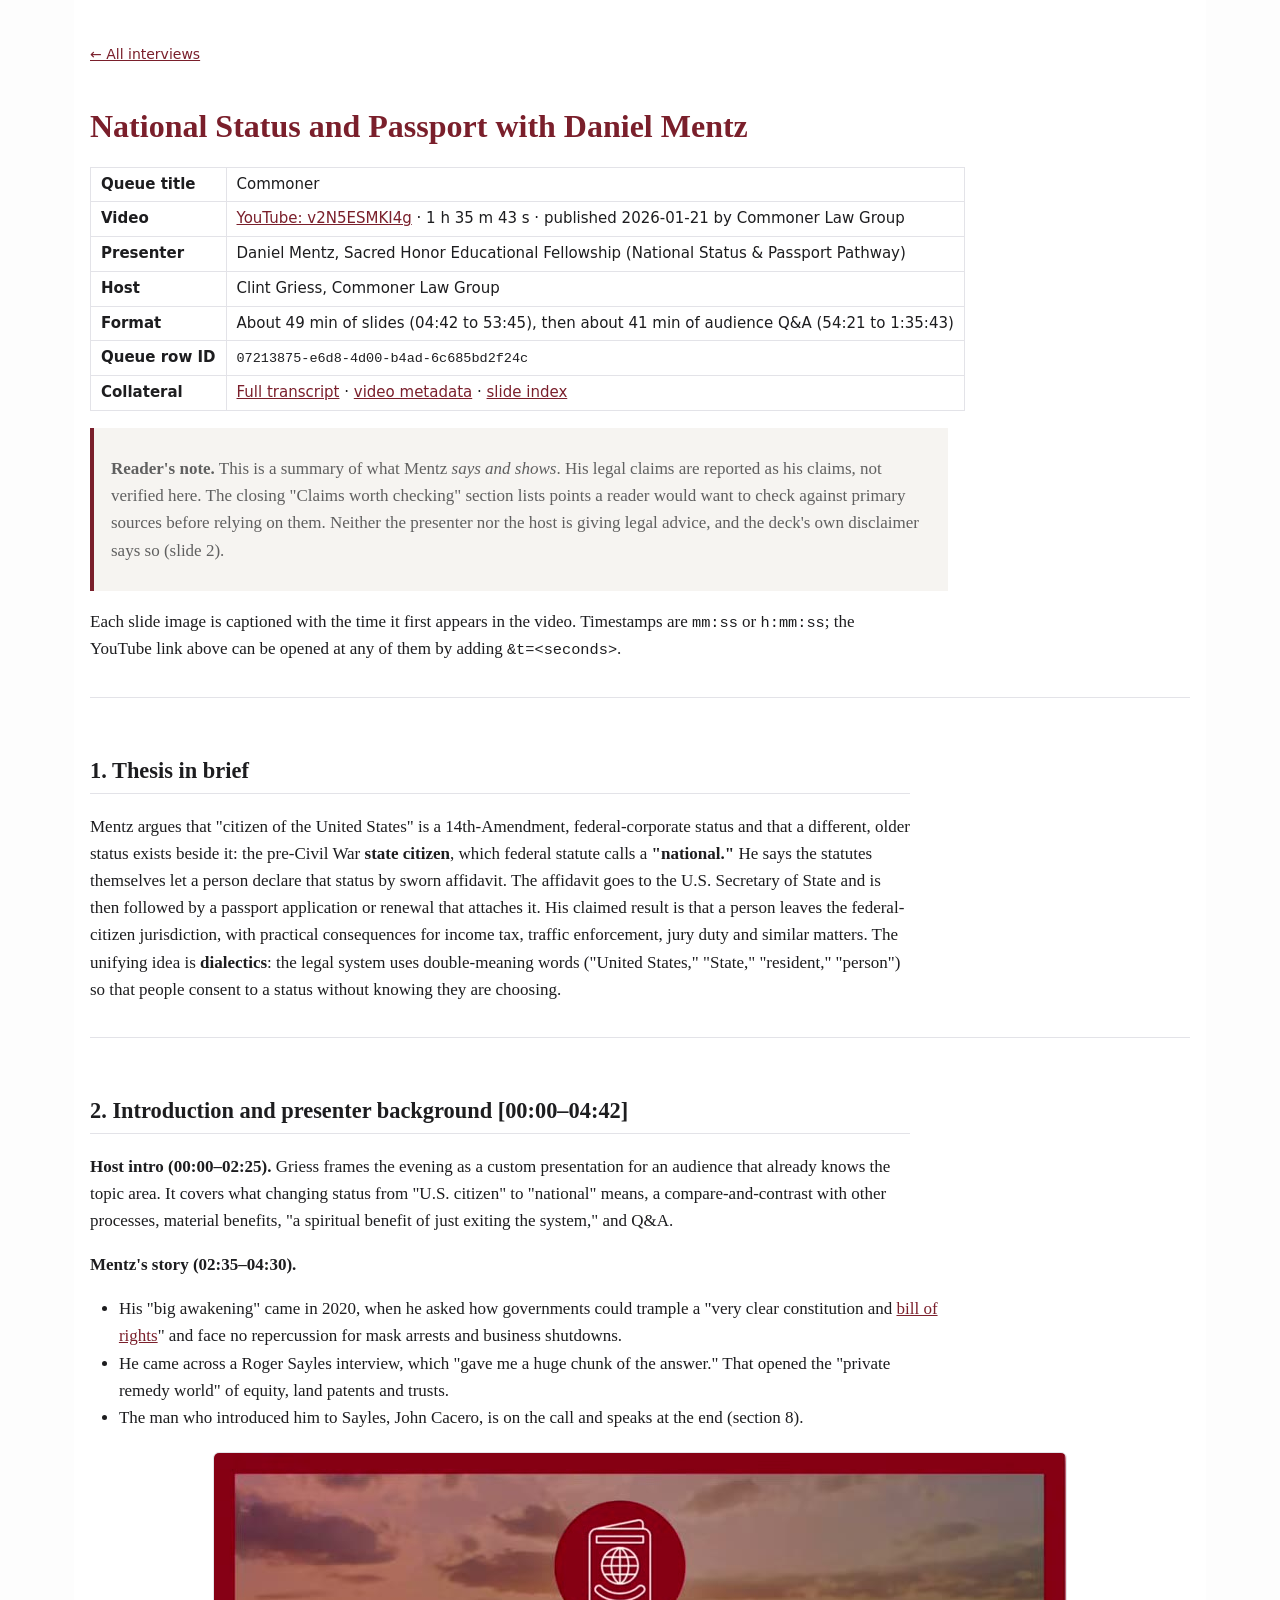
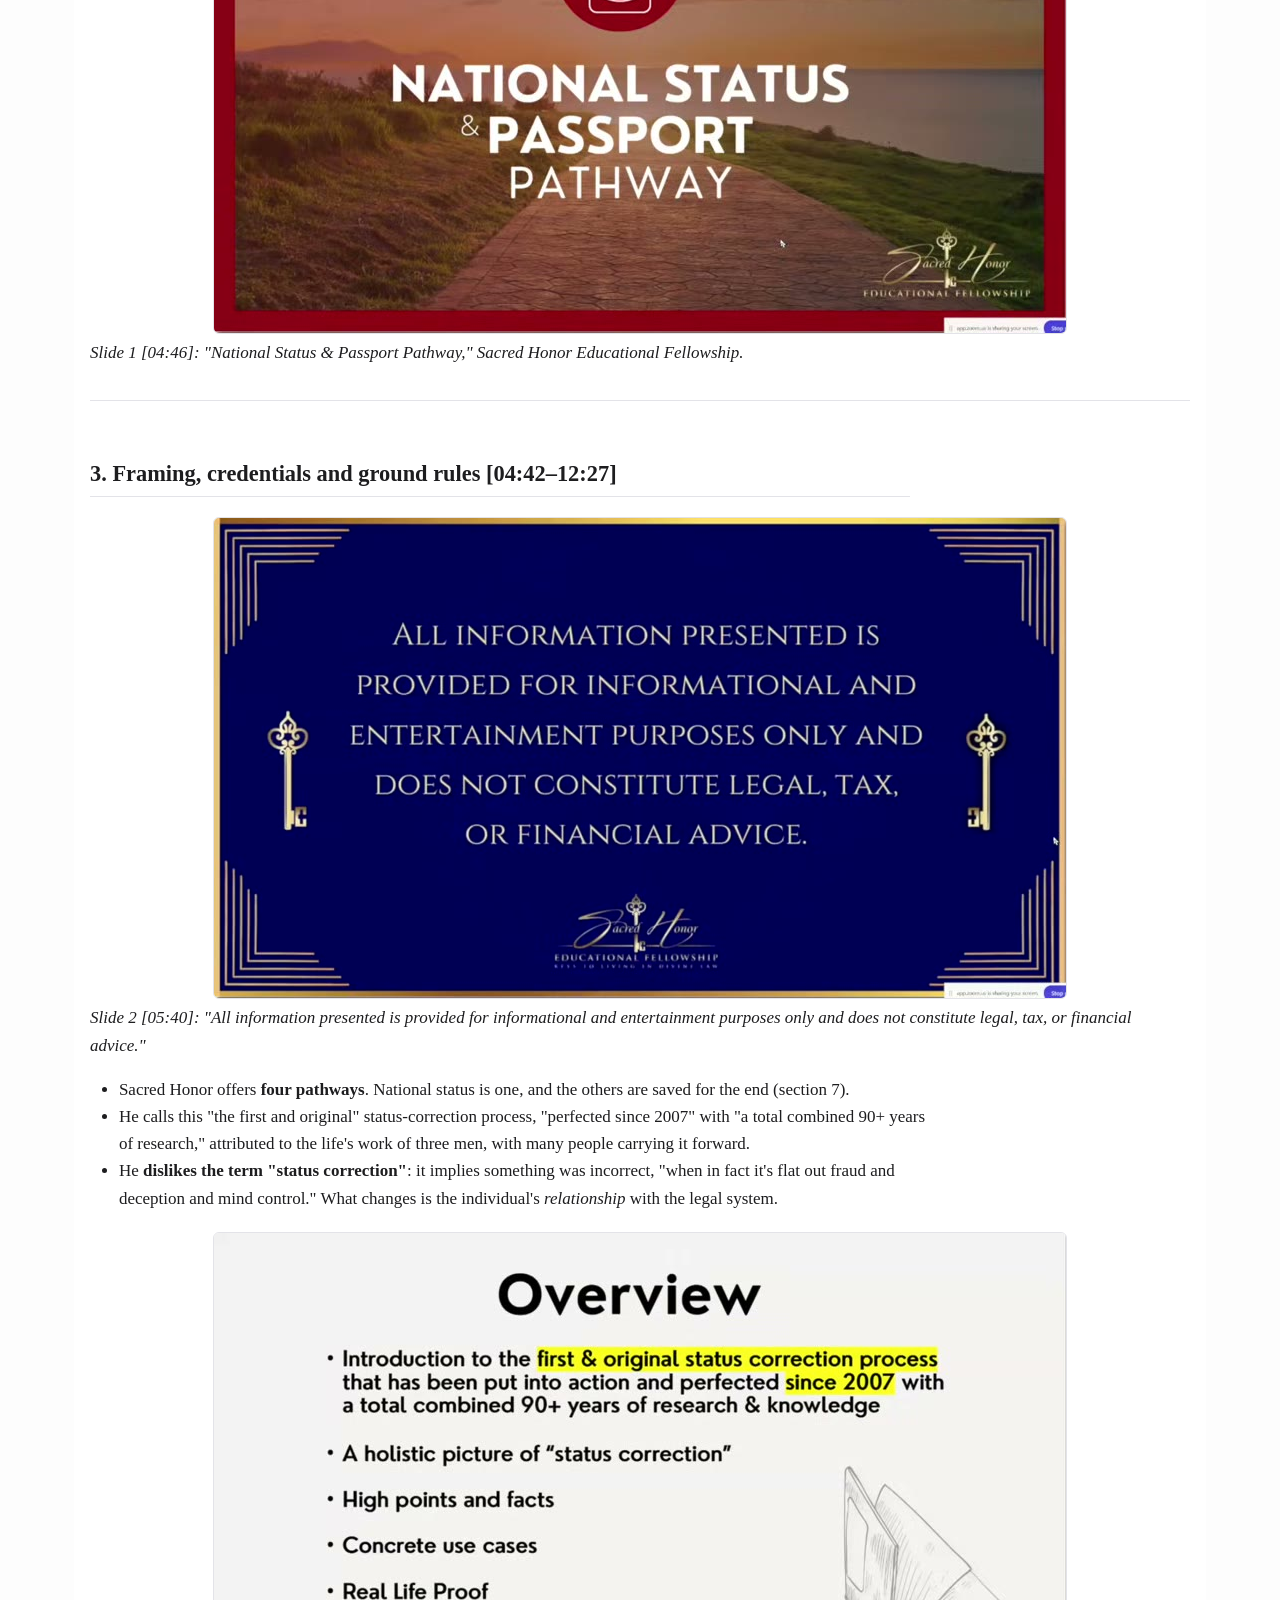
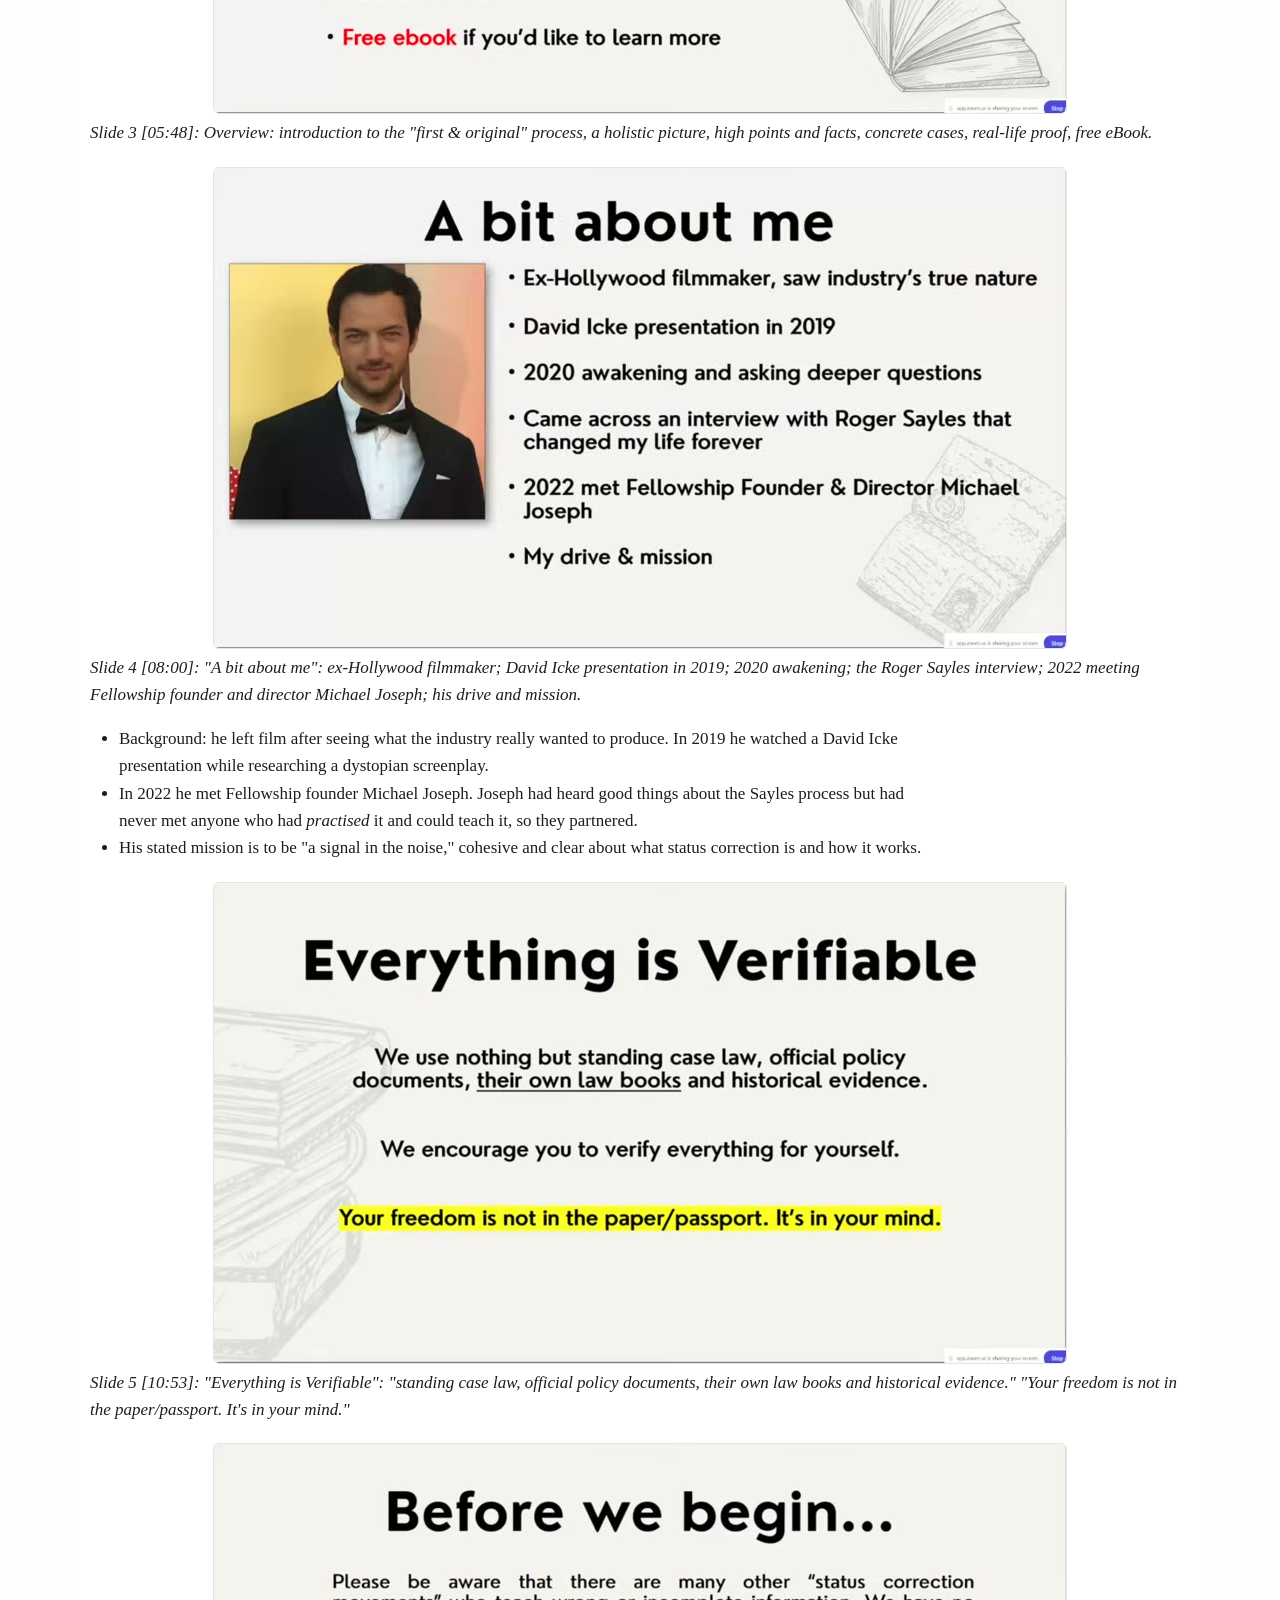
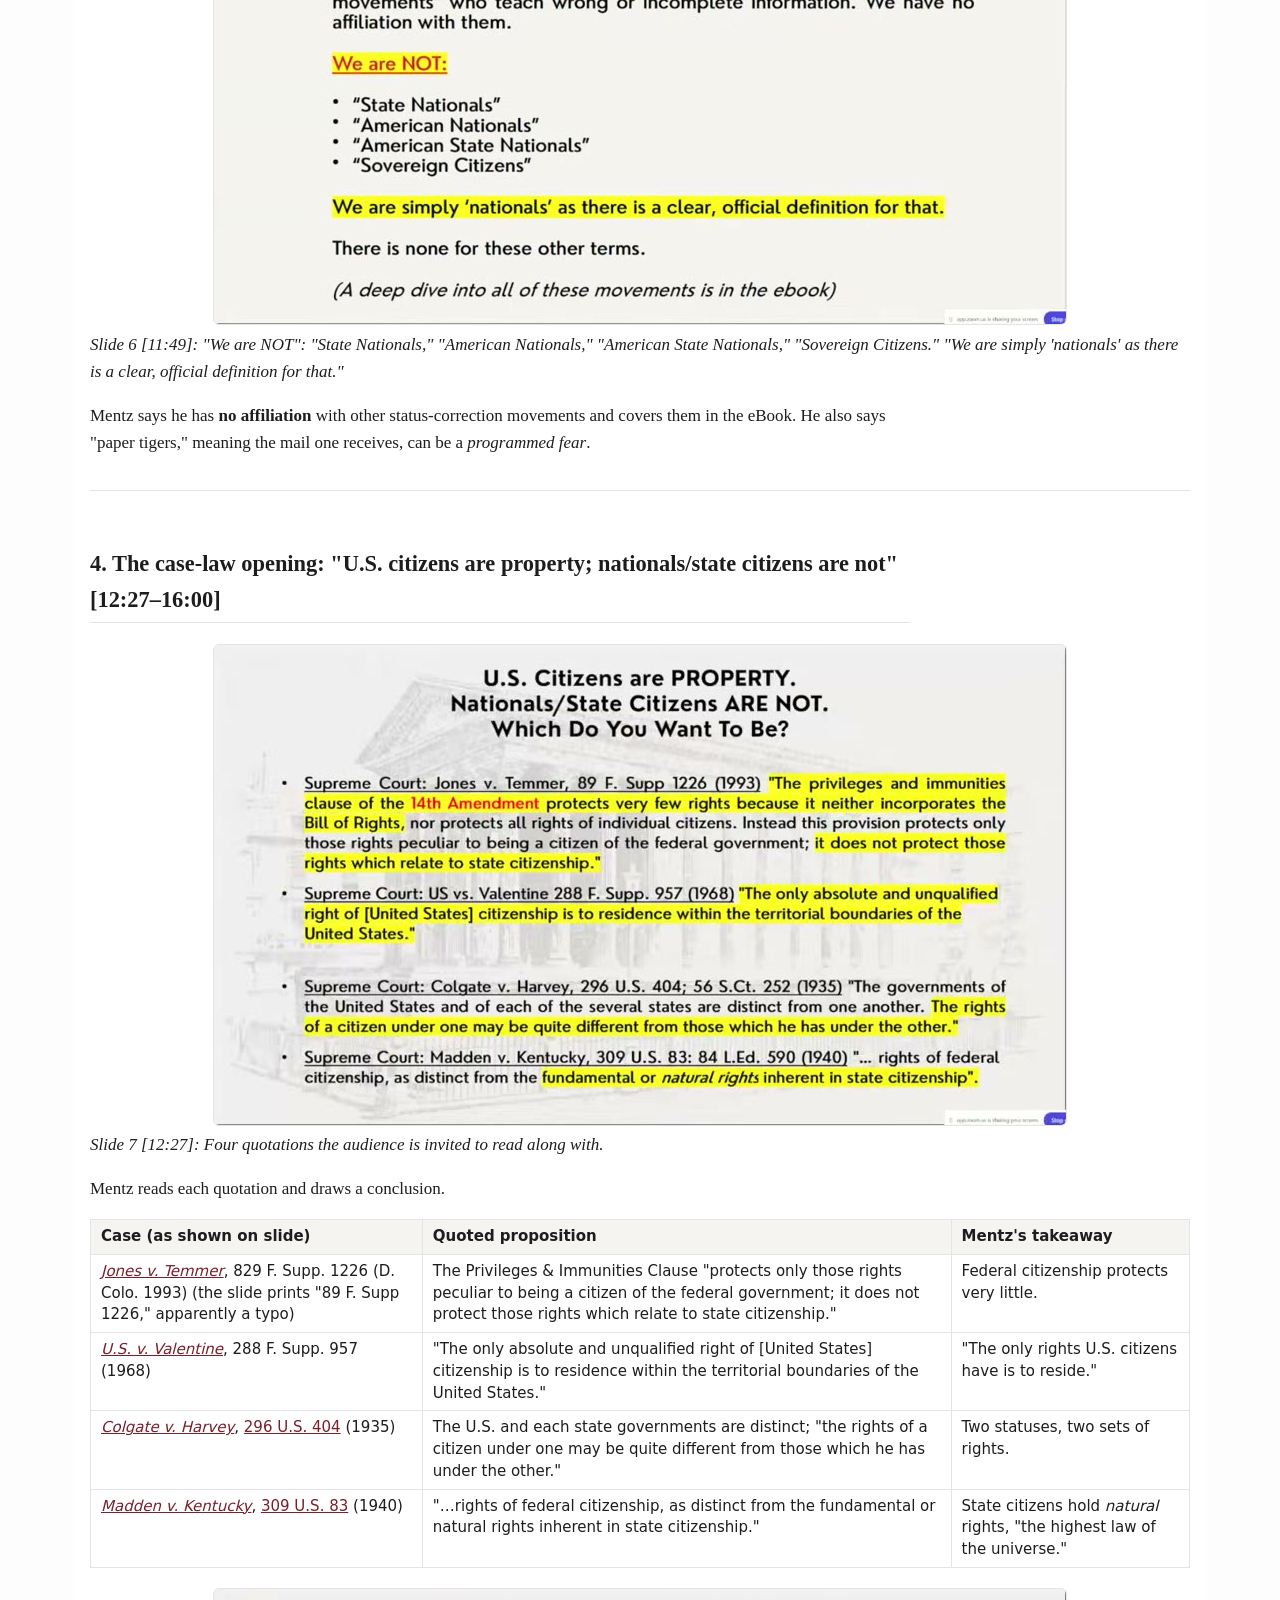
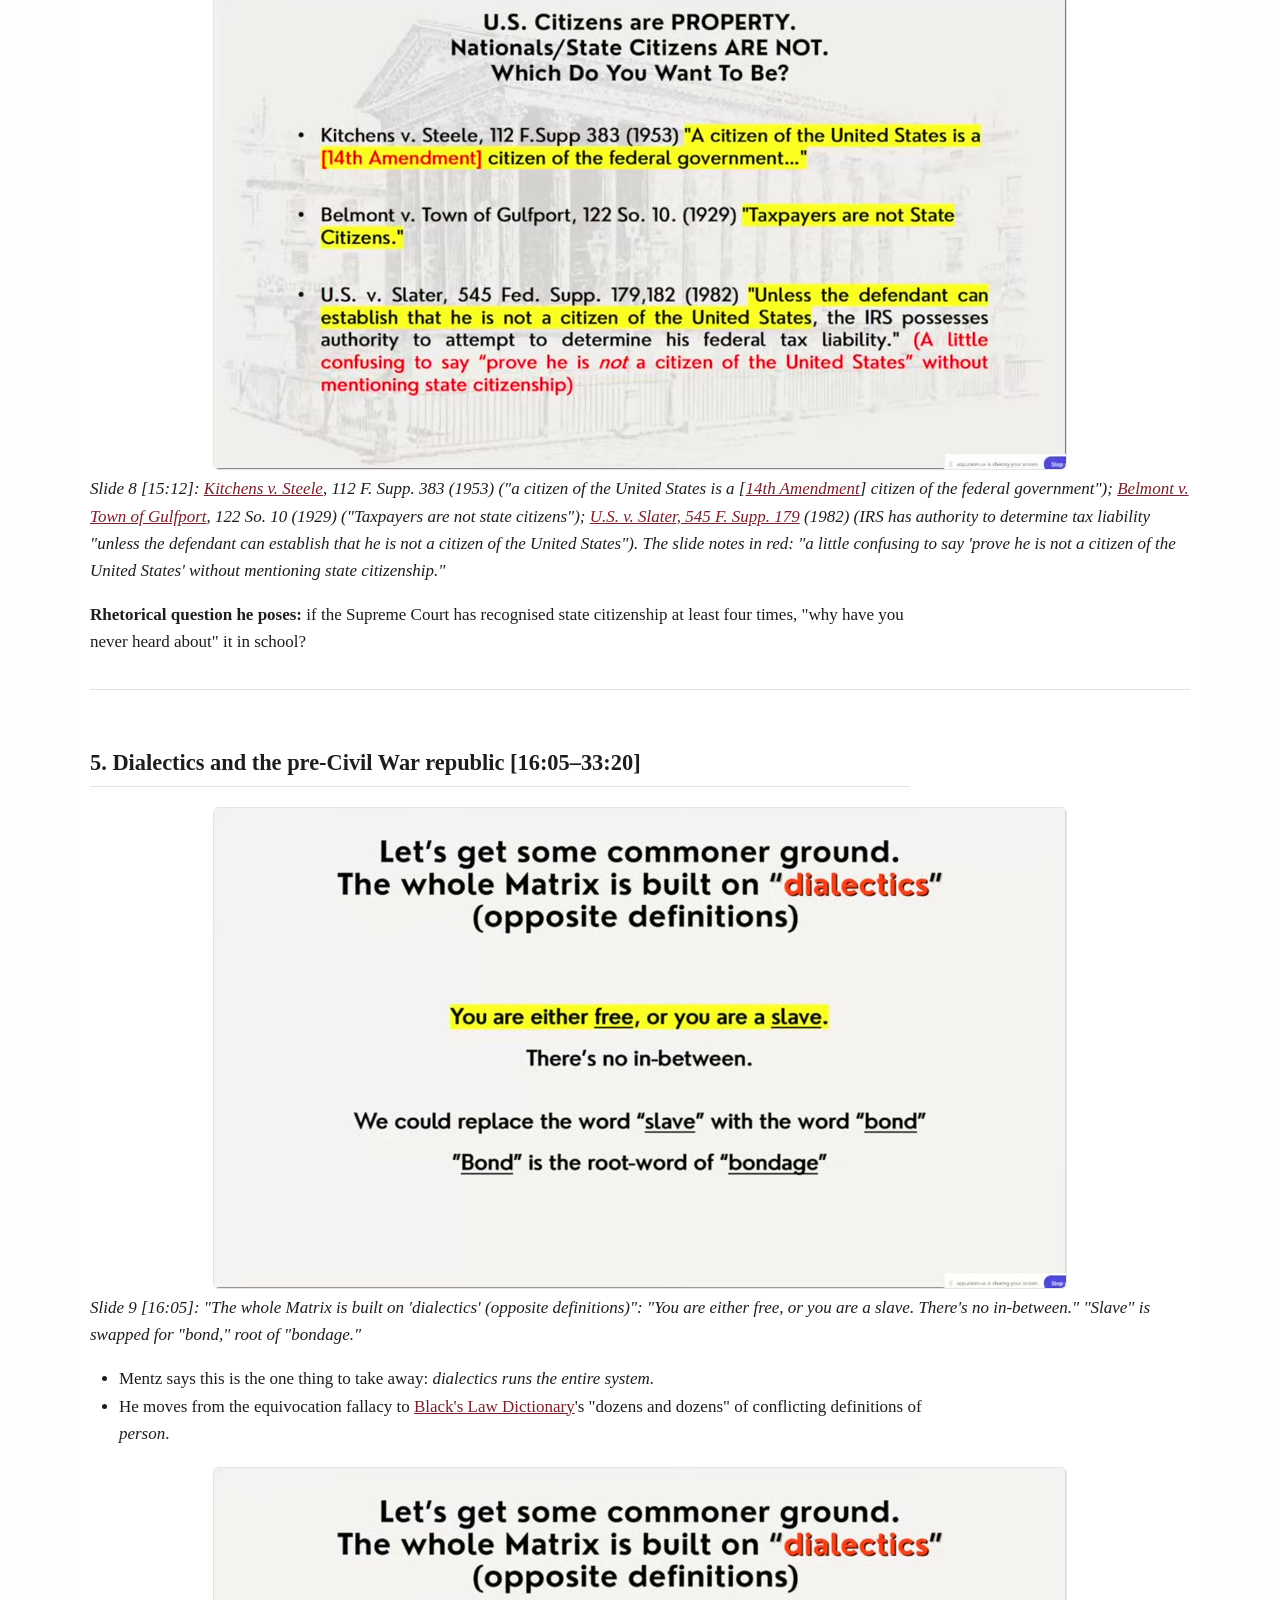
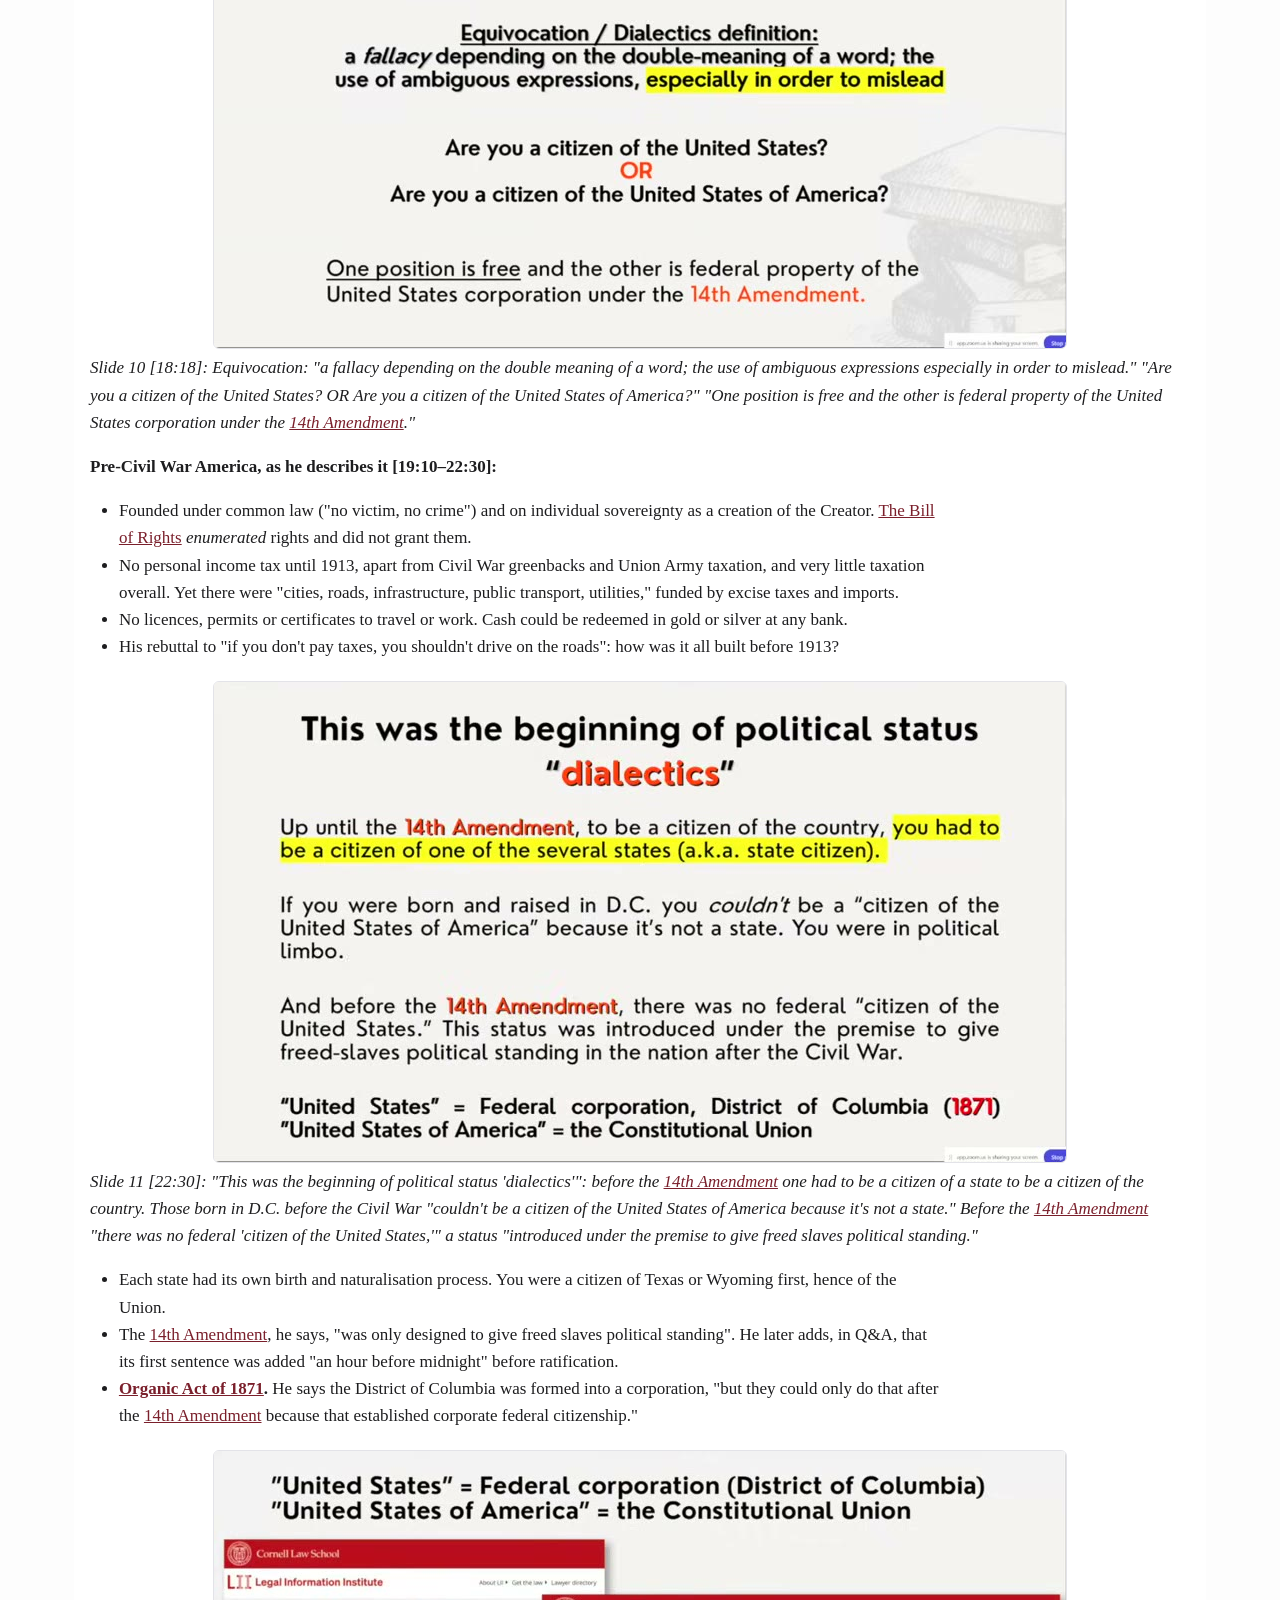
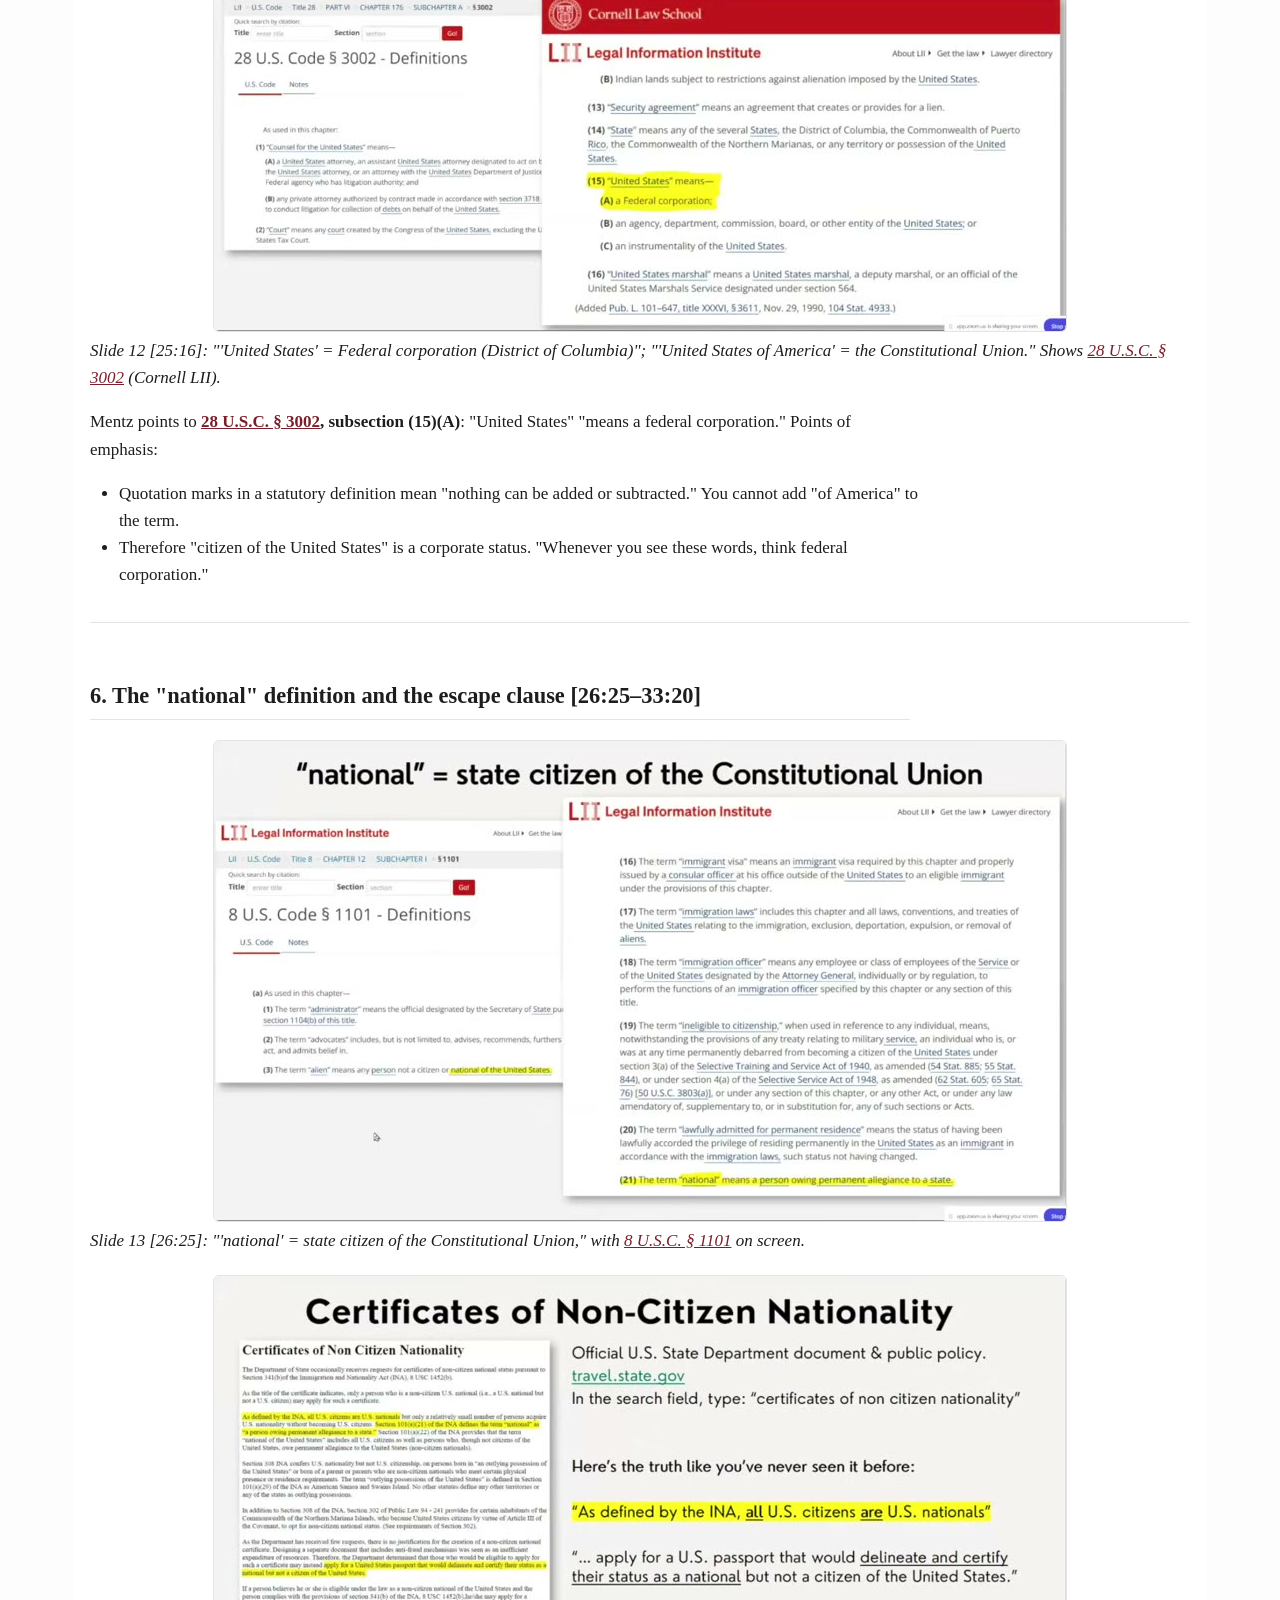
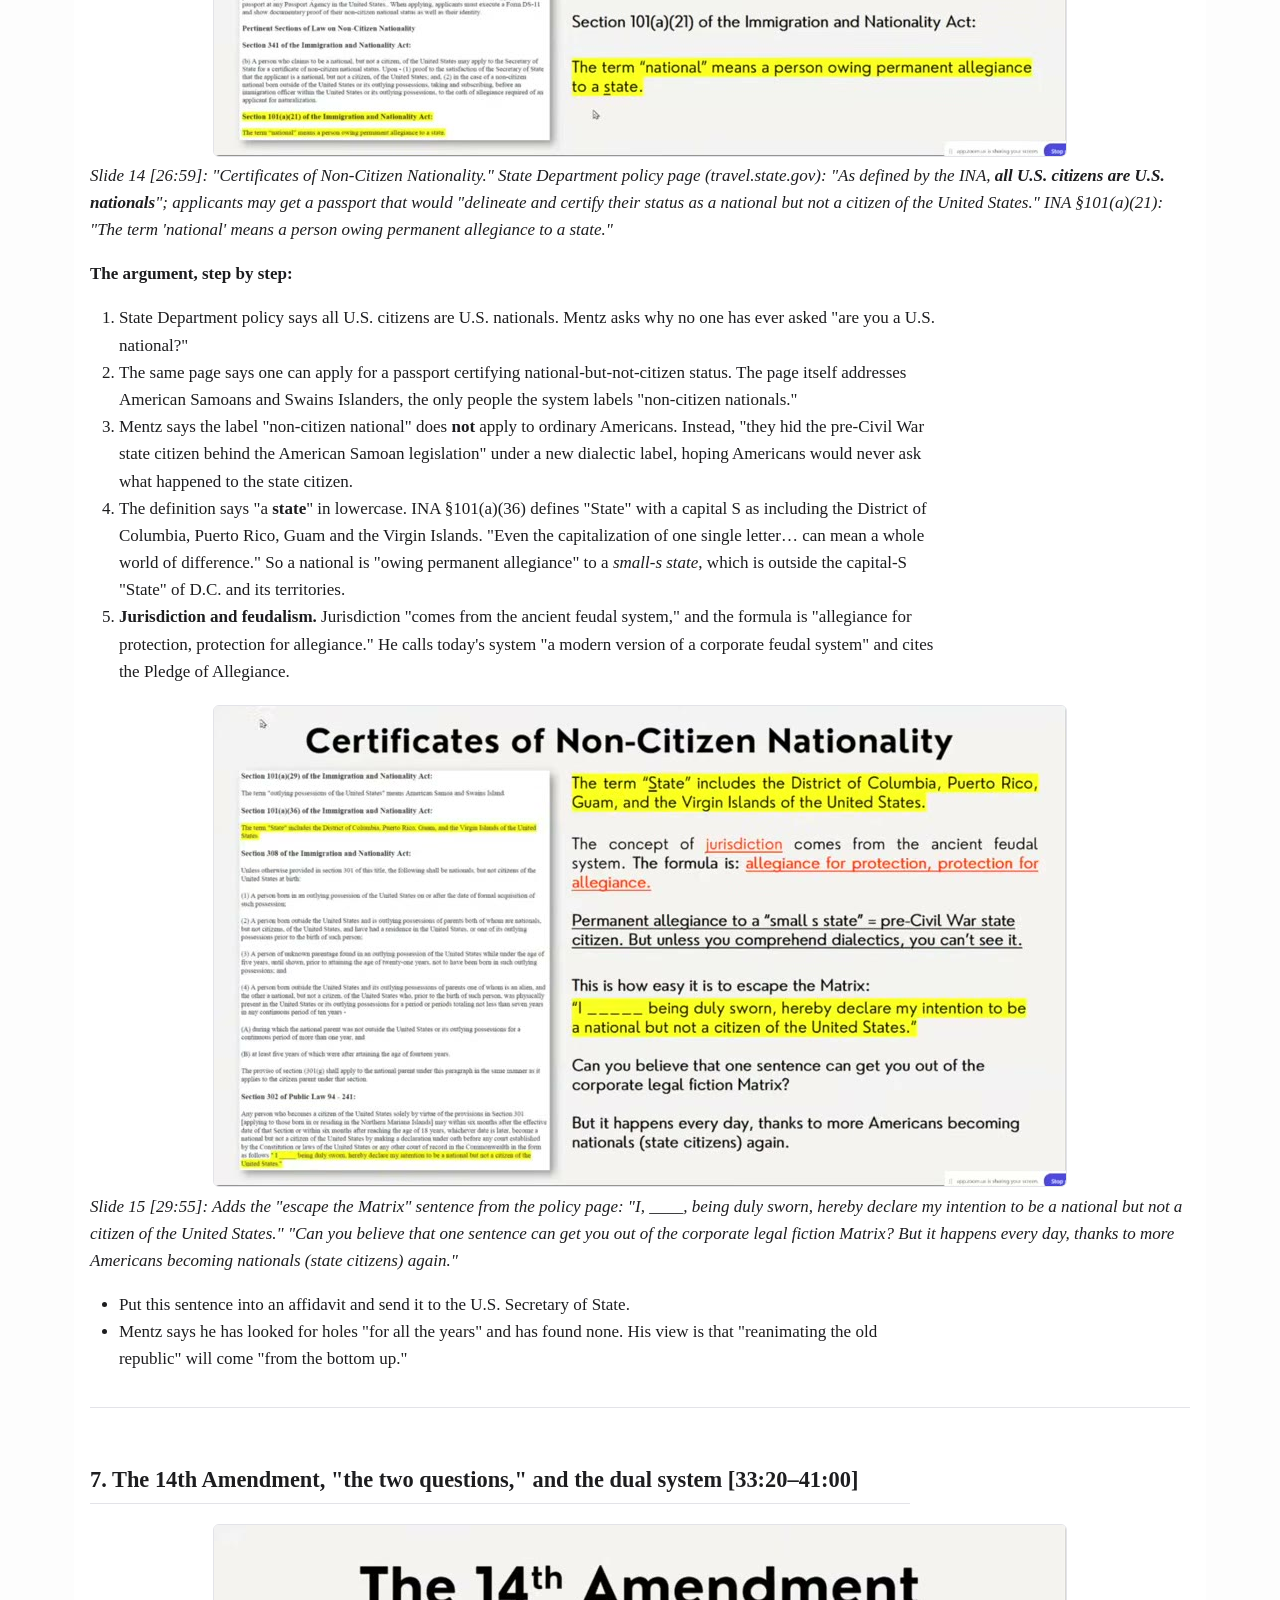
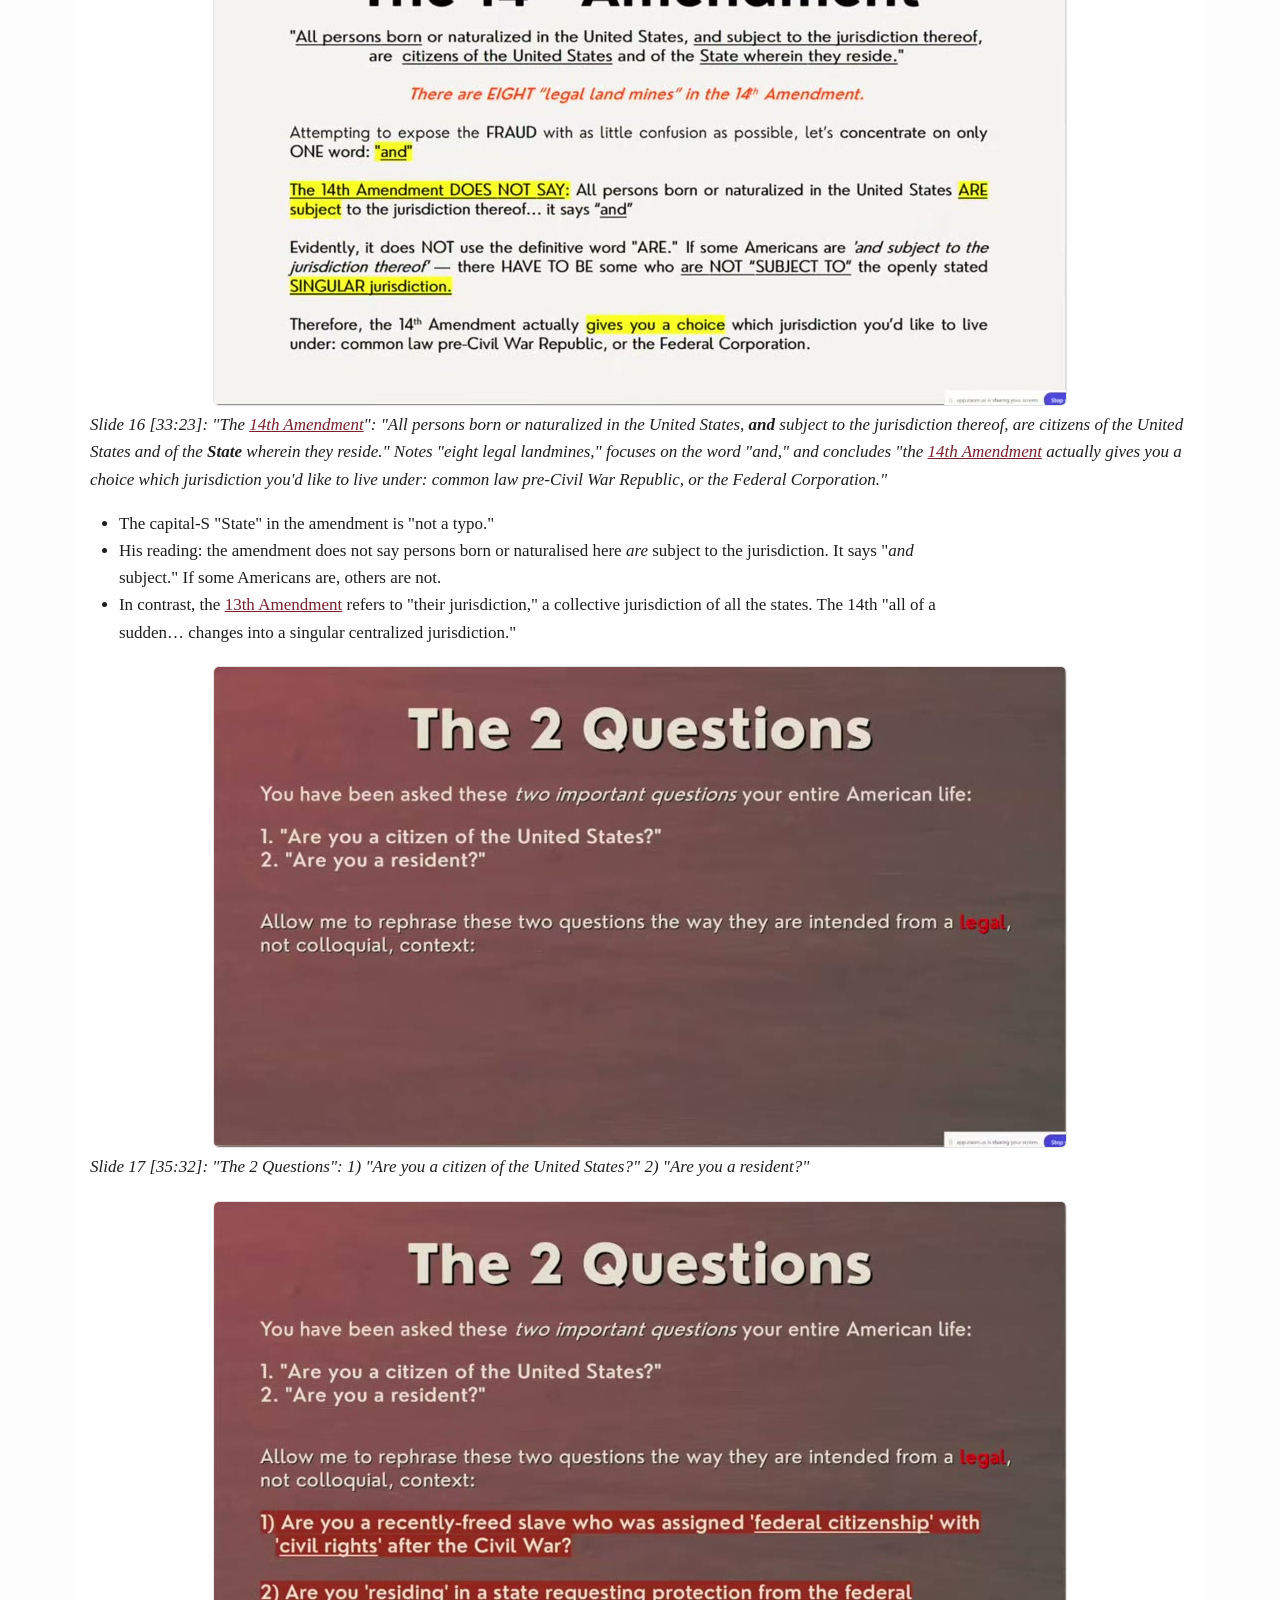
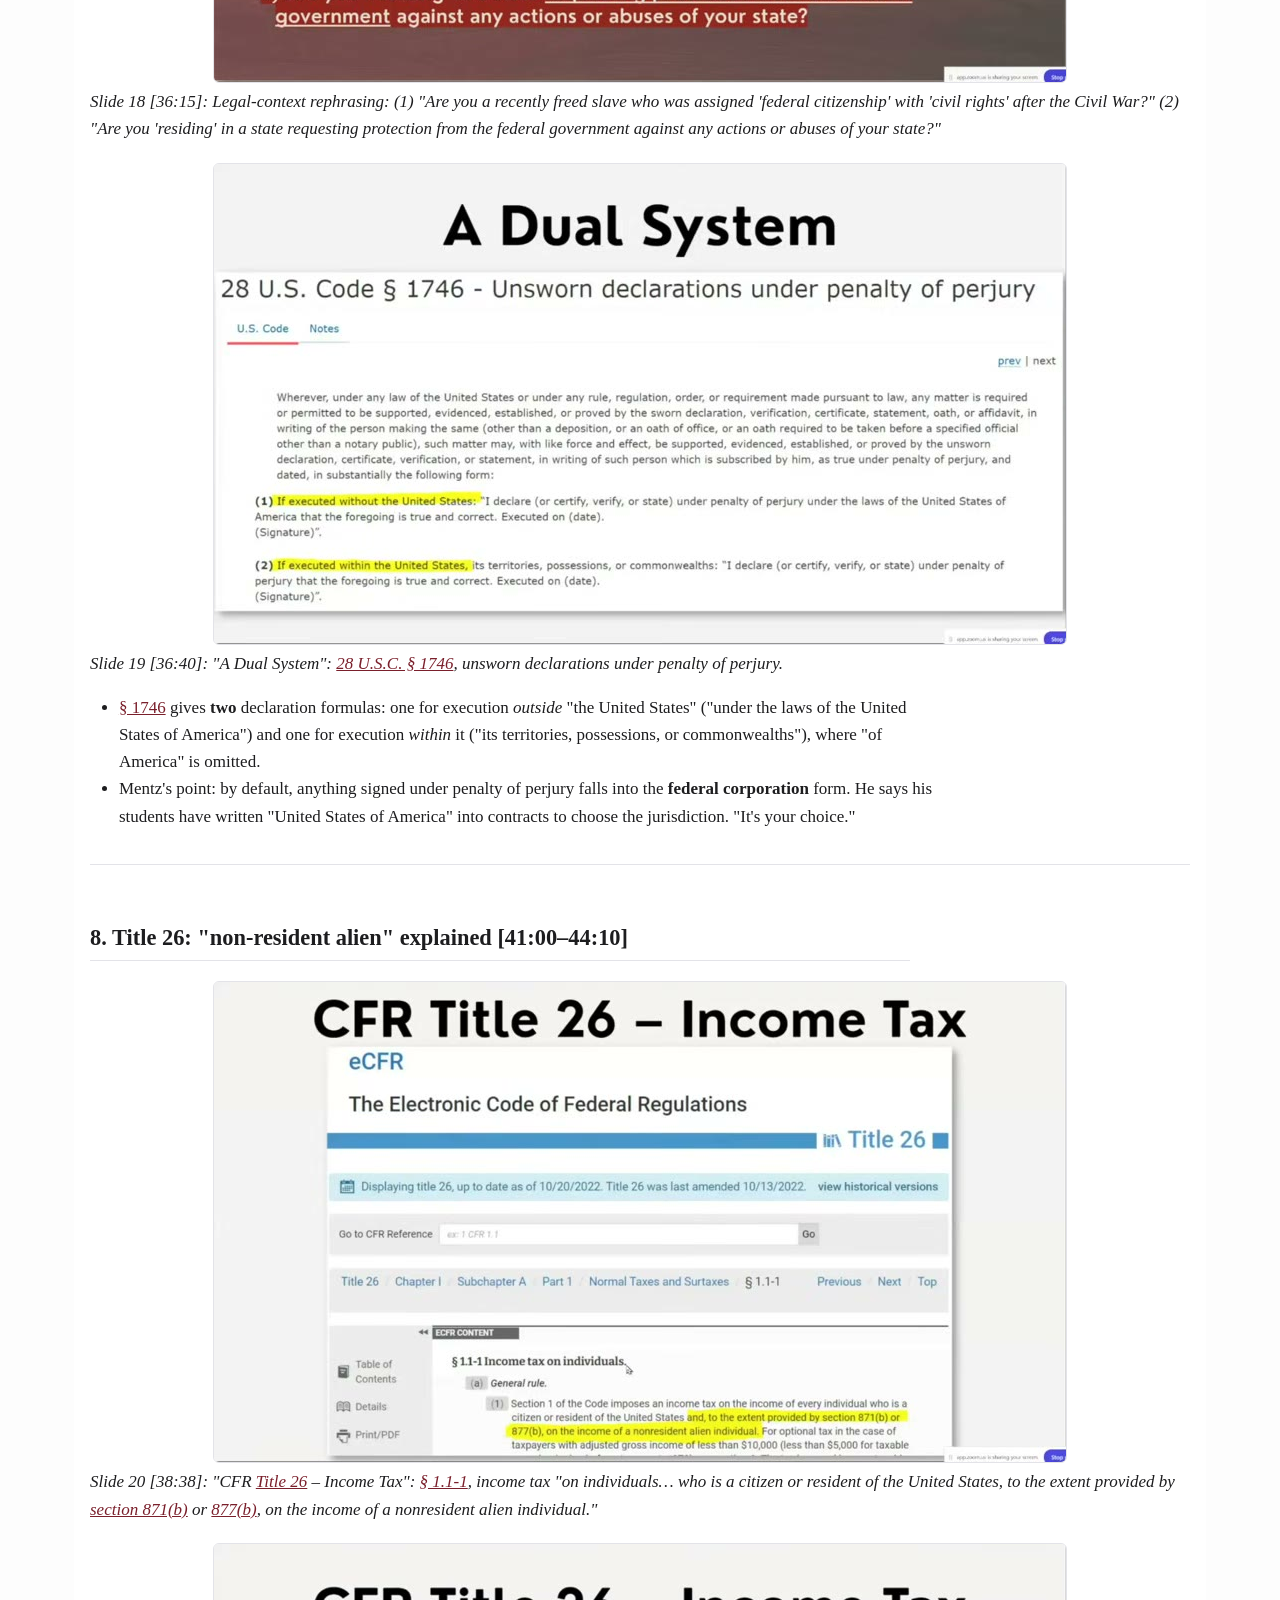
==== commit fe83d6c5: "Re-link 01-03 with the merged register records - 01: Valentine, Kitchens, Madden, Belmont, Slater, E" ====
--- a/01.national_status_and_passport/summary.html
+++ b/01.national_status_and_passport/summary.html
@@ -167,8 +167,7 @@
     }
     .display.math{display: block; text-align: center; margin: 0.5rem auto;}
   </style>
-  <meta name="viewport" content="width=device-width,initial-scale=1"><style>:root{--bg:#fff;--fg:#1d1d1f;--mut:#5f6368;--line:#e3e3e8;--acc:#7a1f2b;--soft:#f6f4f1}
-  @media(prefers-color-scheme:dark){:root{--bg:#16161a;--fg:#e8e8ea;--mut:#a0a0a8;--line:#2e2e36;--acc:#e0959f;--soft:#202026}}
+  <meta name="viewport" content="width=device-width,initial-scale=1"><meta name="color-scheme" content="only light"><style>:root{color-scheme:only light;--bg:#fff;--fg:#1d1d1f;--mut:#5f6368;--line:#e3e3e8;--acc:#7a1f2b;--soft:#f6f4f1}
   body{background:var(--bg);color:var(--fg);font:17px/1.6 Georgia,'Times New Roman',serif;max-width:1100px;margin:0 auto;padding:32px 16px 80px}
   h1{font-size:2rem;line-height:1.2;color:var(--acc)}h2{margin-top:2.4em;border-bottom:1px solid var(--line);padding-bottom:.2em;font-size:1.4rem}
   img{max-width:100%;height:auto;border:1px solid var(--line);border-radius:6px;display:block;margin:1.2em auto .3em}
@@ -360,7 +359,9 @@
 <td>Federal citizenship protects very little.</td>
 </tr>
 <tr>
-<td><em>U.S. v. Valentine</em>, 288 F. Supp. 957 (1968)</td>
+<td><em><a
+href="https://www.courtlistener.com/opinion/1641873/united-states-v-valentine/">U.S.
+v. Valentine</a></em>, 288 F. Supp. 957 (1968)</td>
 <td>"The only absolute and unqualified right of [United States]
 citizenship is to residence within the territorial boundaries of the
 United States."</td>
@@ -378,7 +379,9 @@
 <td>Two statuses, two sets of rights.</td>
 </tr>
 <tr>
-<td><em>Madden v. Kentucky</em>, <a
+<td><em><a
+href="https://www.law.cornell.edu/supremecourt/text/309/83">Madden v.
+Kentucky</a></em>, <a
 href="https://www.law.cornell.edu/supremecourt/text/309/83">309 U.S.
 83</a> (1940)</td>
 <td>"…rights of federal citizenship, as distinct from the fundamental or
@@ -389,16 +392,21 @@
 </tbody>
 </table>
 <p><a class="slide" href="slides/slide-08_00-15-12.jpg" target="_blank" rel="noopener"><img src="slides/slide-08_00-15-12.jpg" alt="More case quotes"></a>
-<em>Slide 8 [15:12]: <em>Kitchens v. Steele</em>, 112 F. Supp. 383
-(1953) ("a citizen of the United States is a [<a
-href="https://constitution.congress.gov/constitution/amendment-14/">14th
-Amendment</a>] citizen of the federal government"); <em>Belmont v. Town
-of Gulfport</em>, 122 So. 10 (1929) ("Taxpayers are not state
-citizens"); <em>U.S. v. Slater</em>, 545 F. Supp. 179 (1982) (IRS has
-authority to determine tax liability "unless the defendant can establish
-that he is not a citizen of the United States"). The slide notes in red:
-"a little confusing to say 'prove he is <em>not</em> a citizen of the
-United States' without mentioning state citizenship."</em></p>
+<em>Slide 8 [15:12]: <em><a
+href="https://www.courtlistener.com/opinion/1749268/kitchens-v-steele/">Kitchens
+v. Steele</a></em>, 112 F. Supp. 383 (1953) ("a citizen of the United
+States is a [<a
+href="https://constitution.congress.gov/constitution/amendment-14/">14th
+Amendment</a>] citizen of the federal government"); <em><a
+href="https://www.courtlistener.com/opinion/3390292/belmont-v-town-of-gulfport/">Belmont
+v. Town of Gulfport</a></em>, 122 So. 10 (1929) ("Taxpayers are not
+state citizens"); <em><a
+href="https://www.courtlistener.com/opinion/1431982/united-states-v-slater/">U.S.
+v. Slater, 545 F. Supp. 179</a></em> (1982) (IRS has authority to
+determine tax liability "unless the defendant can establish that he is
+not a citizen of the United States"). The slide notes in red: "a little
+confusing to say 'prove he is <em>not</em> a citizen of the United
+States' without mentioning state citizenship."</em></p>
 <p><strong>Rhetorical question he poses:</strong> if the Supreme Court
 has recognised state citizenship at least four times, "why have you
 never heard about" it in school?</p>
@@ -864,9 +872,11 @@
 <td>1:08:30</td>
 <td>(Mentz, on opt-outs)</td>
 <td>"There's always a way out." Examples: the 508(c)(1)(A) church
-exemption, and debt discharge under the 1933 Emergency Banking Act. He
-suggests the system's designers keep these exits to "stay karmically
-clean," so the two questions are about obtaining <em>consent</em>.</td>
+exemption, and debt discharge under the <a
+href="https://www.govinfo.gov/content/pkg/STATUTE-48/pdf/STATUTE-48-Pg1.pdf">1933
+Emergency Banking Act</a>. He suggests the system's designers keep these
+exits to "stay karmically clean," so the two questions are about
+obtaining <em>consent</em>.</td>
 </tr>
 <tr>
 <td>1:11:10</td>
@@ -1007,9 +1017,10 @@
 <ol type="1">
 <li><strong><a href="https://www.law.cornell.edu/uscode/text/28/3002">28
 U.S.C. § 3002</a> definitions</strong> begin with "As used in this
-chapter" and belong to the Federal Debt Collection Procedures Act. The
-talk treats subsection (15)(A) as a general definition of "United
-States." The text of <a
+chapter" and belong to <a
+href="https://www.law.cornell.edu/uscode/text/28/part-VI/chapter-176">the
+Federal Debt Collection Procedures Act</a>. The talk treats subsection
+(15)(A) as a general definition of "United States." The text of <a
 href="https://www.law.cornell.edu/uscode/text/28/3002#15">§ 3002(15)</a>
 should be read in full.</li>
 <li><strong>The <a
@@ -1032,26 +1043,36 @@
 1101(a)(36)</a>, is Mentz's interpretation. The statute does not itself
 say so.</li>
 <li><strong>The case quotations</strong> are given from slides. Note
-that <em>Madden v. Kentucky</em> (1940), which the deck cites for
-"natural rights inherent in state citizenship," is generally understood
-to have overruled <em><a
+that <em><a
+href="https://www.law.cornell.edu/supremecourt/text/309/83">Madden v.
+Kentucky</a></em> (1940), which the deck cites for "natural rights
+inherent in state citizenship," is generally understood to have
+overruled <em><a
 href="https://supreme.justia.com/cases/federal/us/296/404/">Colgate v.
 Harvey</a></em> (1935), which the deck cites just before it; whether the
 quoted passages still carry the weight claimed is worth checking. <em><a
 href="https://law.justia.com/cases/federal/district-courts/FSupp/829/1226/1876934/">Jones
-v. Temmer</a></em> and <em>U.S. v. Valentine</em> are lower-court (F.
-Supp.) citations, and the exact wording and context should be confirmed
-in the reporters. On 2026-11-22 the opinion pages were read for the
-quoted passages: the <em>Jones v. Temmer</em>, <em>U.S. v.
-Valentine</em> and <em>U.S. v. Slater</em> quotations are present in
-their opinions. For <em>Kitchens v. Steele</em> the opinion reads "A
-citizen of the United States is a citizen of the federal government and
-at the same time a citizen of the state in which he resides"; the deck's
-version inserts "[14th Amendment]" and stops before the second half. The
-sentence "Taxpayers are not state citizens" was <strong>not
-found</strong> in the <em>Belmont v. Town of Gulfport</em> opinion,
-which concerns whether a non-taxpaying citizen could intervene in a
-Florida bond-validation suit.</li>
+v. Temmer</a></em> and <em><a
+href="https://www.courtlistener.com/opinion/1641873/united-states-v-valentine/">U.S.
+v. Valentine</a></em> are lower-court (F. Supp.) citations, and the
+exact wording and context should be confirmed in the reporters. On
+2026-11-22 the opinion pages were read for the quoted passages: the
+<em><a
+href="https://law.justia.com/cases/federal/district-courts/FSupp/829/1226/1876934/">Jones
+v. Temmer</a></em>, <em>U.S. v. Valentine</em> and <em>U.S. v.
+Slater</em> quotations are present in their opinions. For <em><a
+href="https://www.courtlistener.com/opinion/1749268/kitchens-v-steele/">Kitchens
+v. Steele</a></em> the opinion reads "A citizen of the United States is
+a citizen of the federal government and at the same time a citizen of
+the state in which he resides"; the deck's version inserts "[<a
+href="https://constitution.congress.gov/constitution/amendment-14/">14th
+Amendment</a>]" and stops before the second half. The sentence
+"Taxpayers are not state citizens" was <strong>not found</strong> in the
+<em><a
+href="https://www.courtlistener.com/opinion/3390292/belmont-v-town-of-gulfport/">Belmont
+v. Town of Gulfport</a></em> opinion, which concerns whether a
+non-taxpaying citizen could intervene in a Florida bond-validation
+suit.</li>
 <li><strong>The "do not detain" code, the 1835 Secretary-of-State case
 and the success stories</strong> are presented via anecdote, a video the
 audience does not see in this recording, or unnamed authority. No
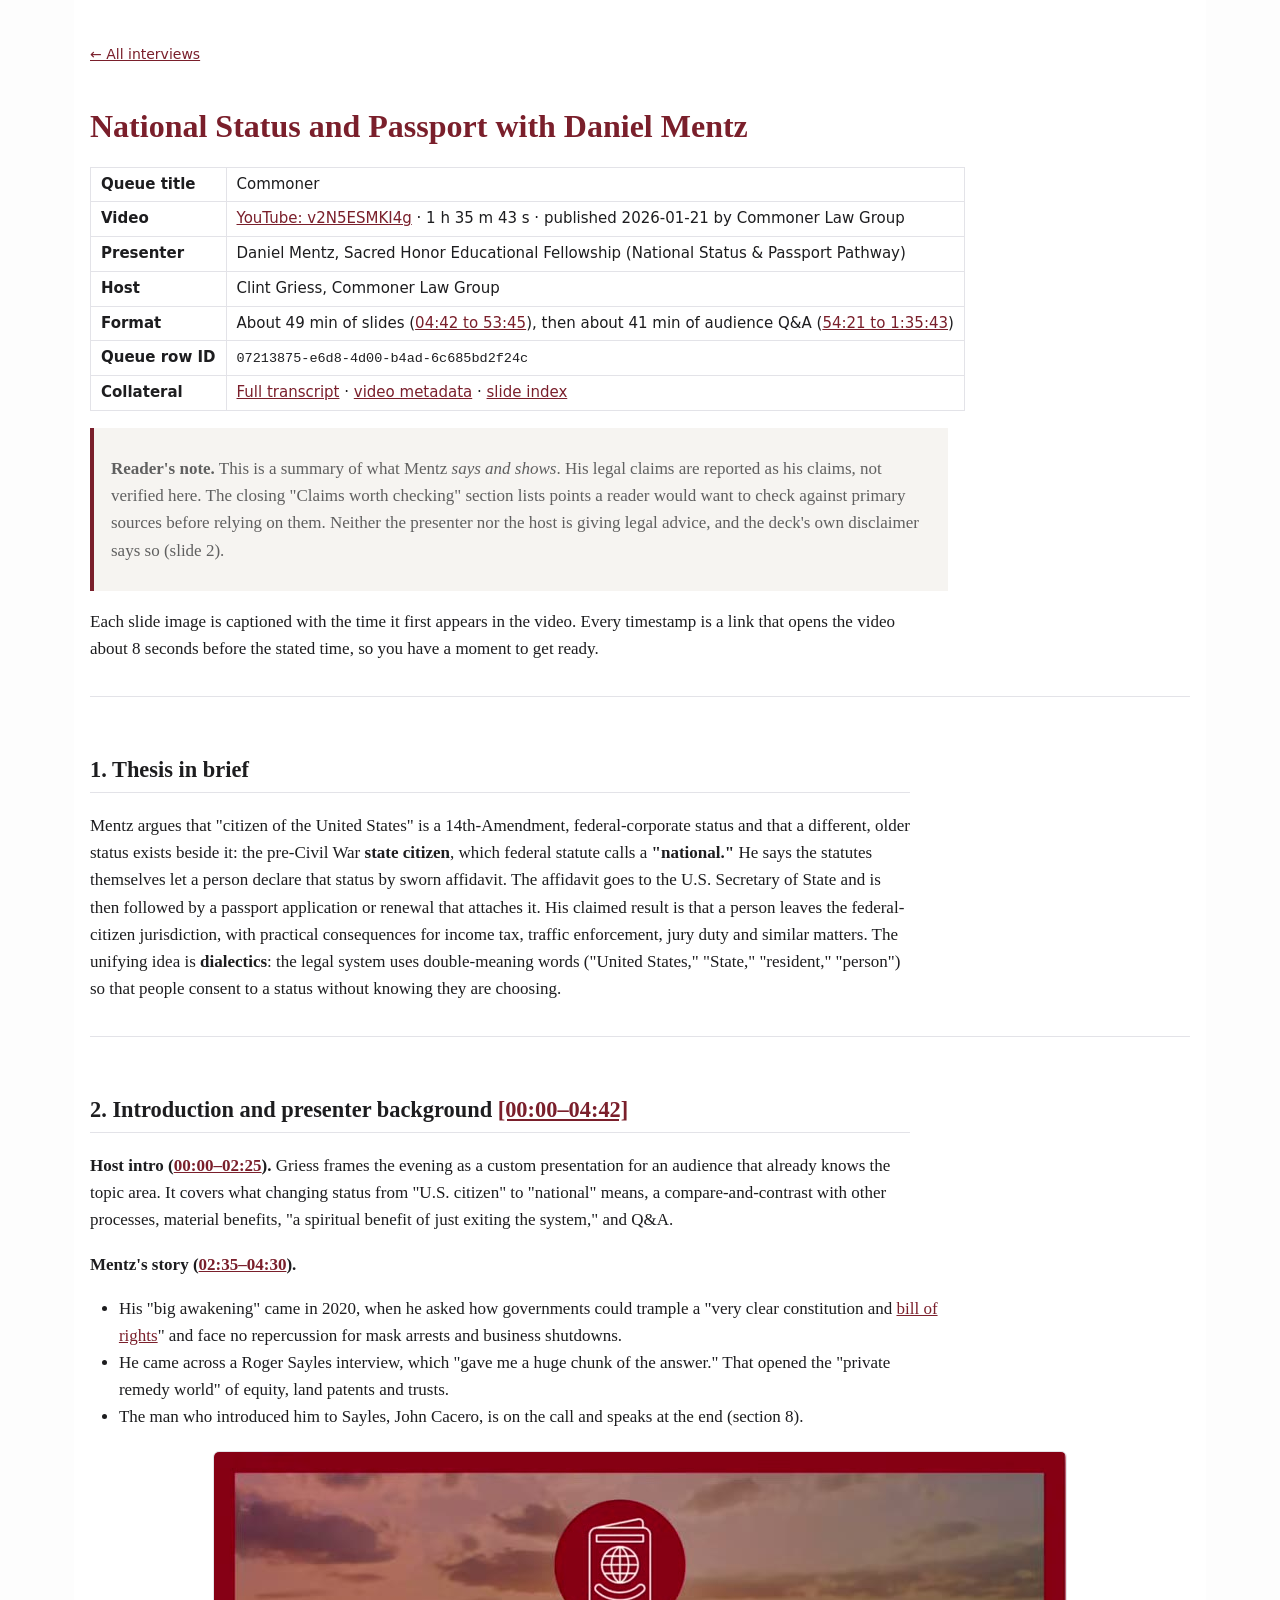
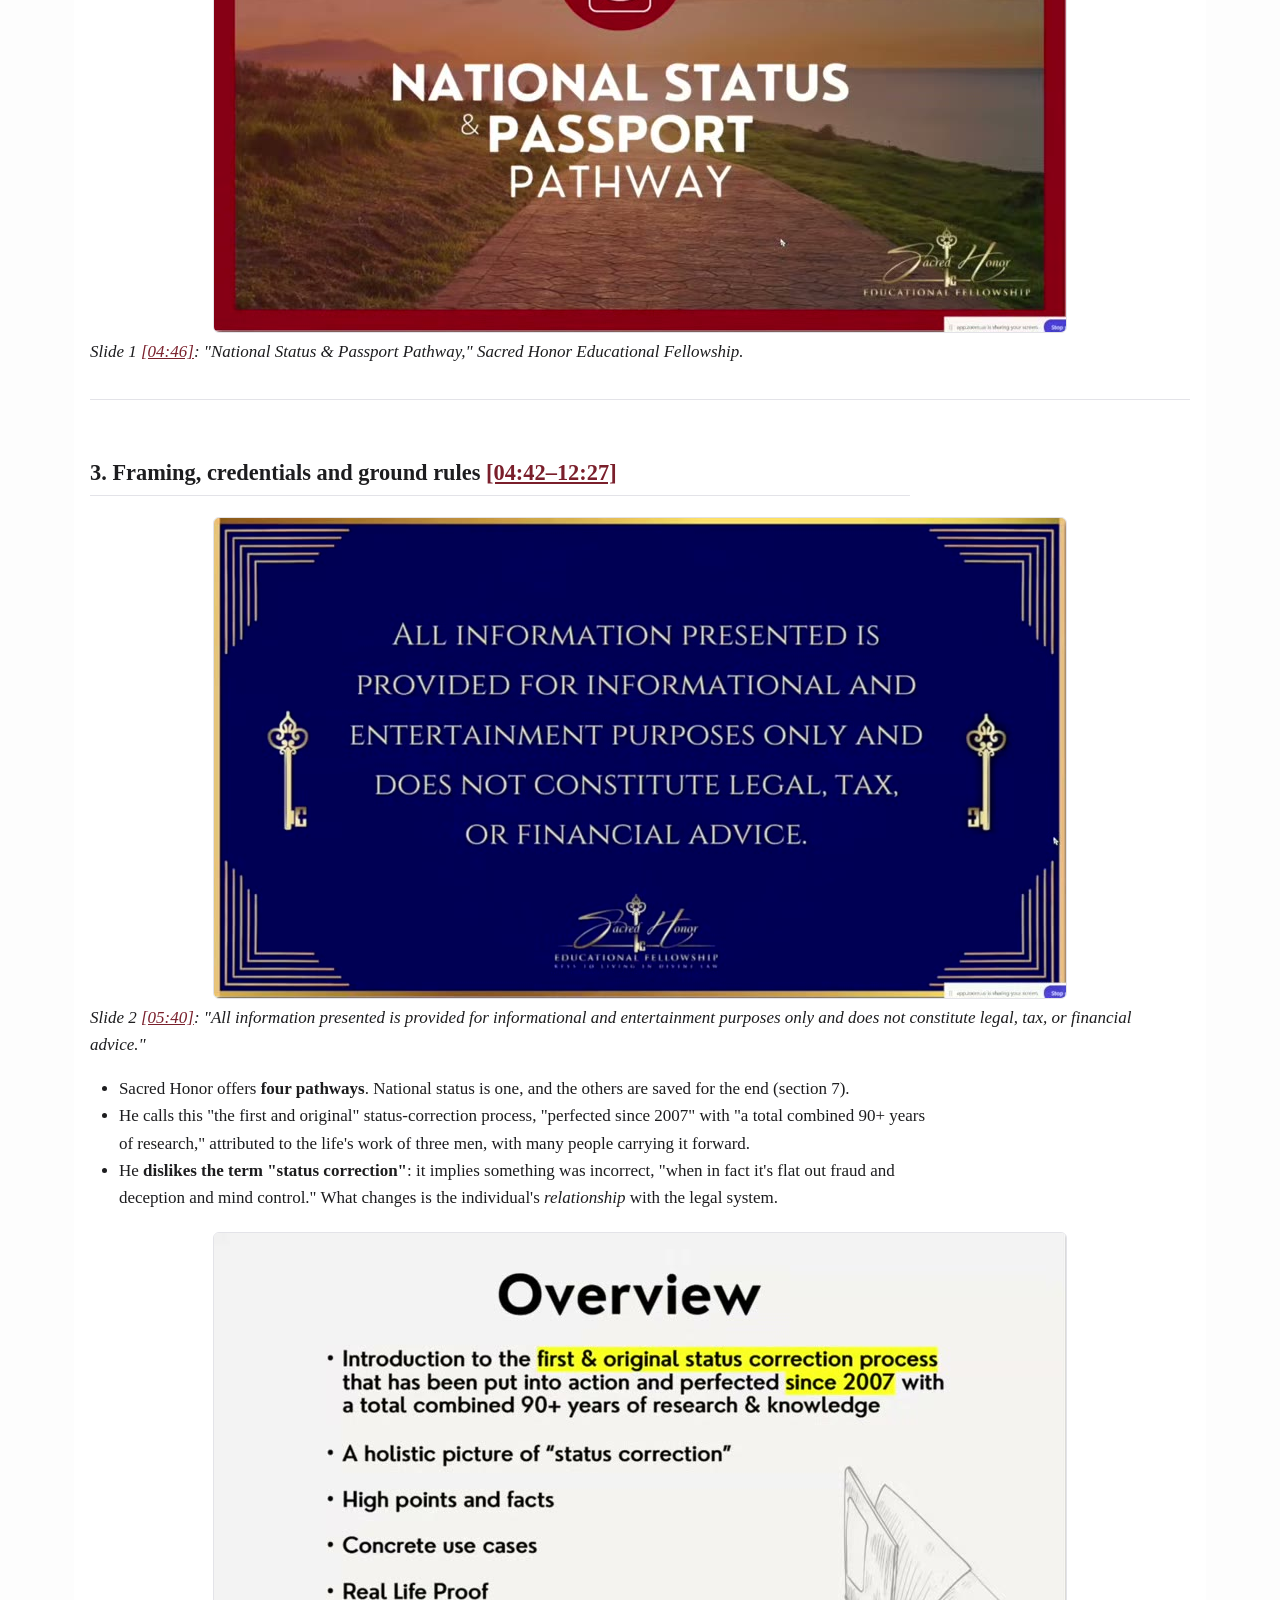
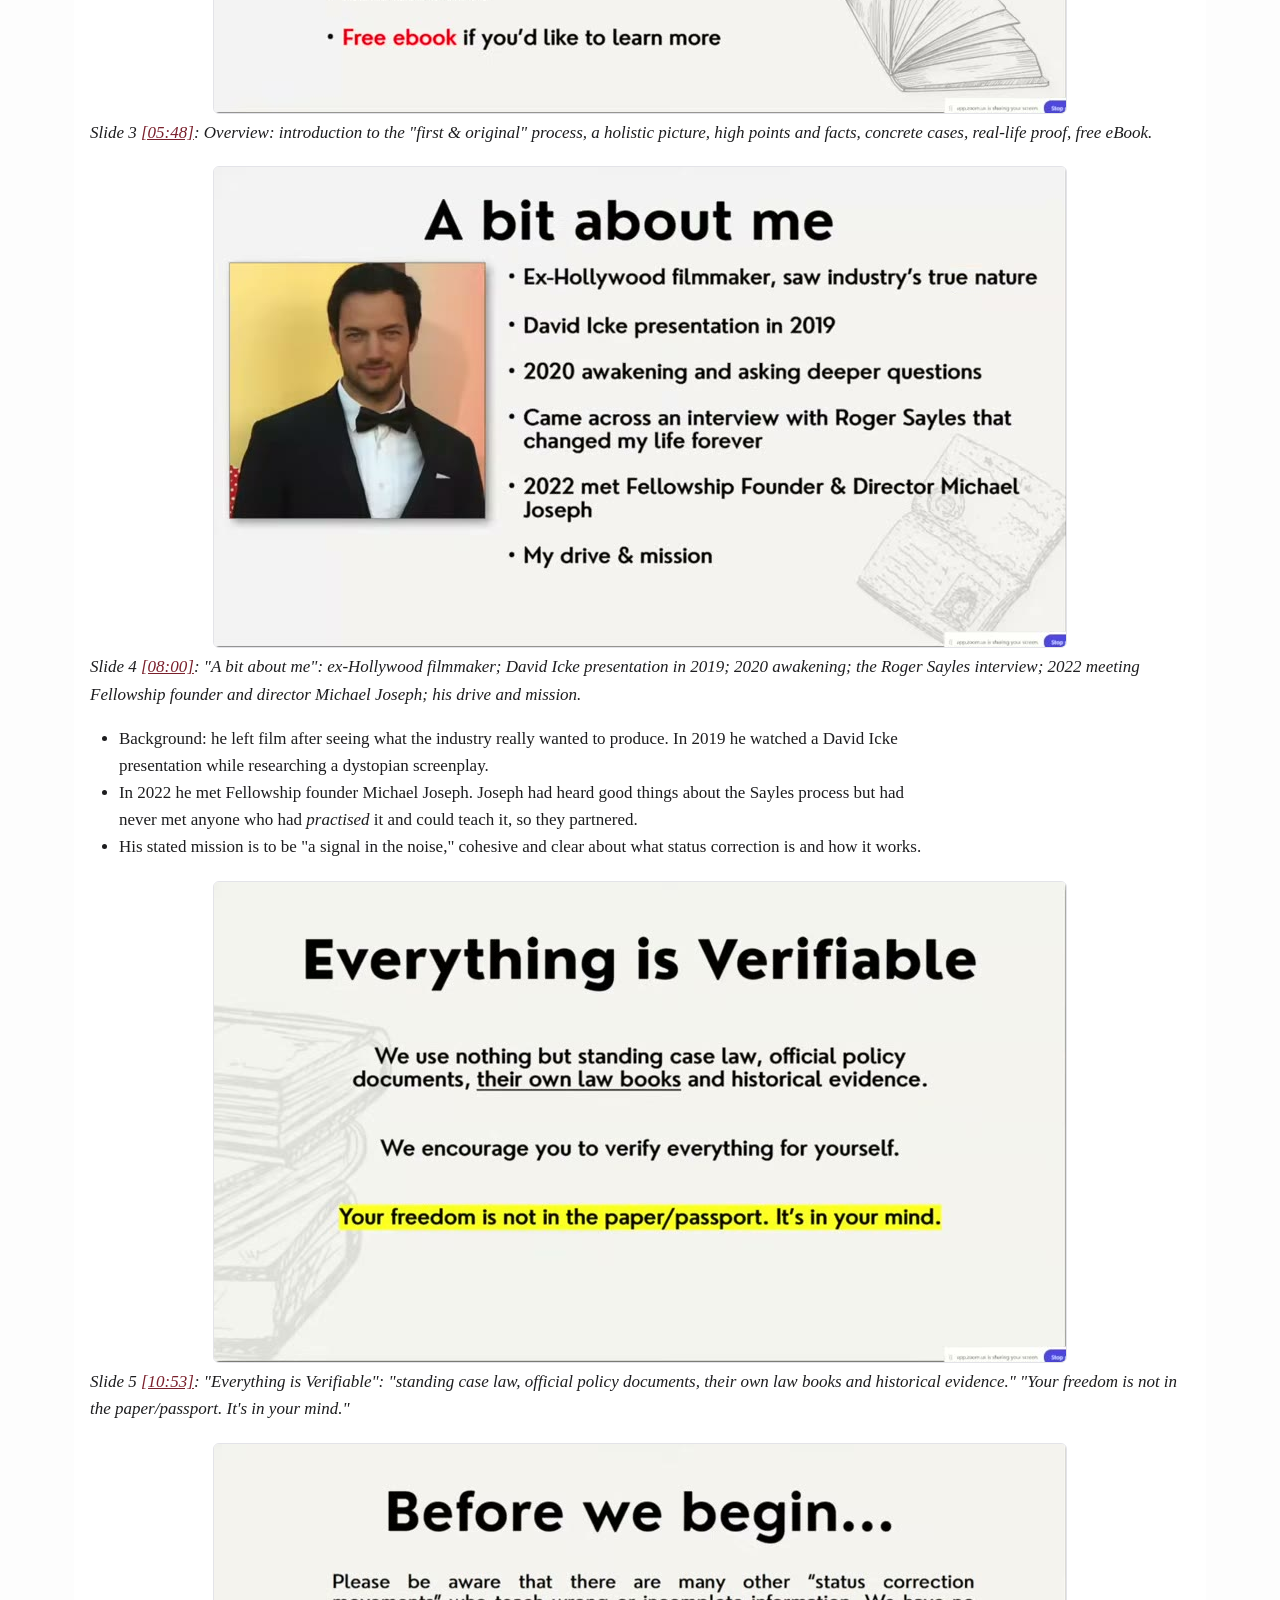
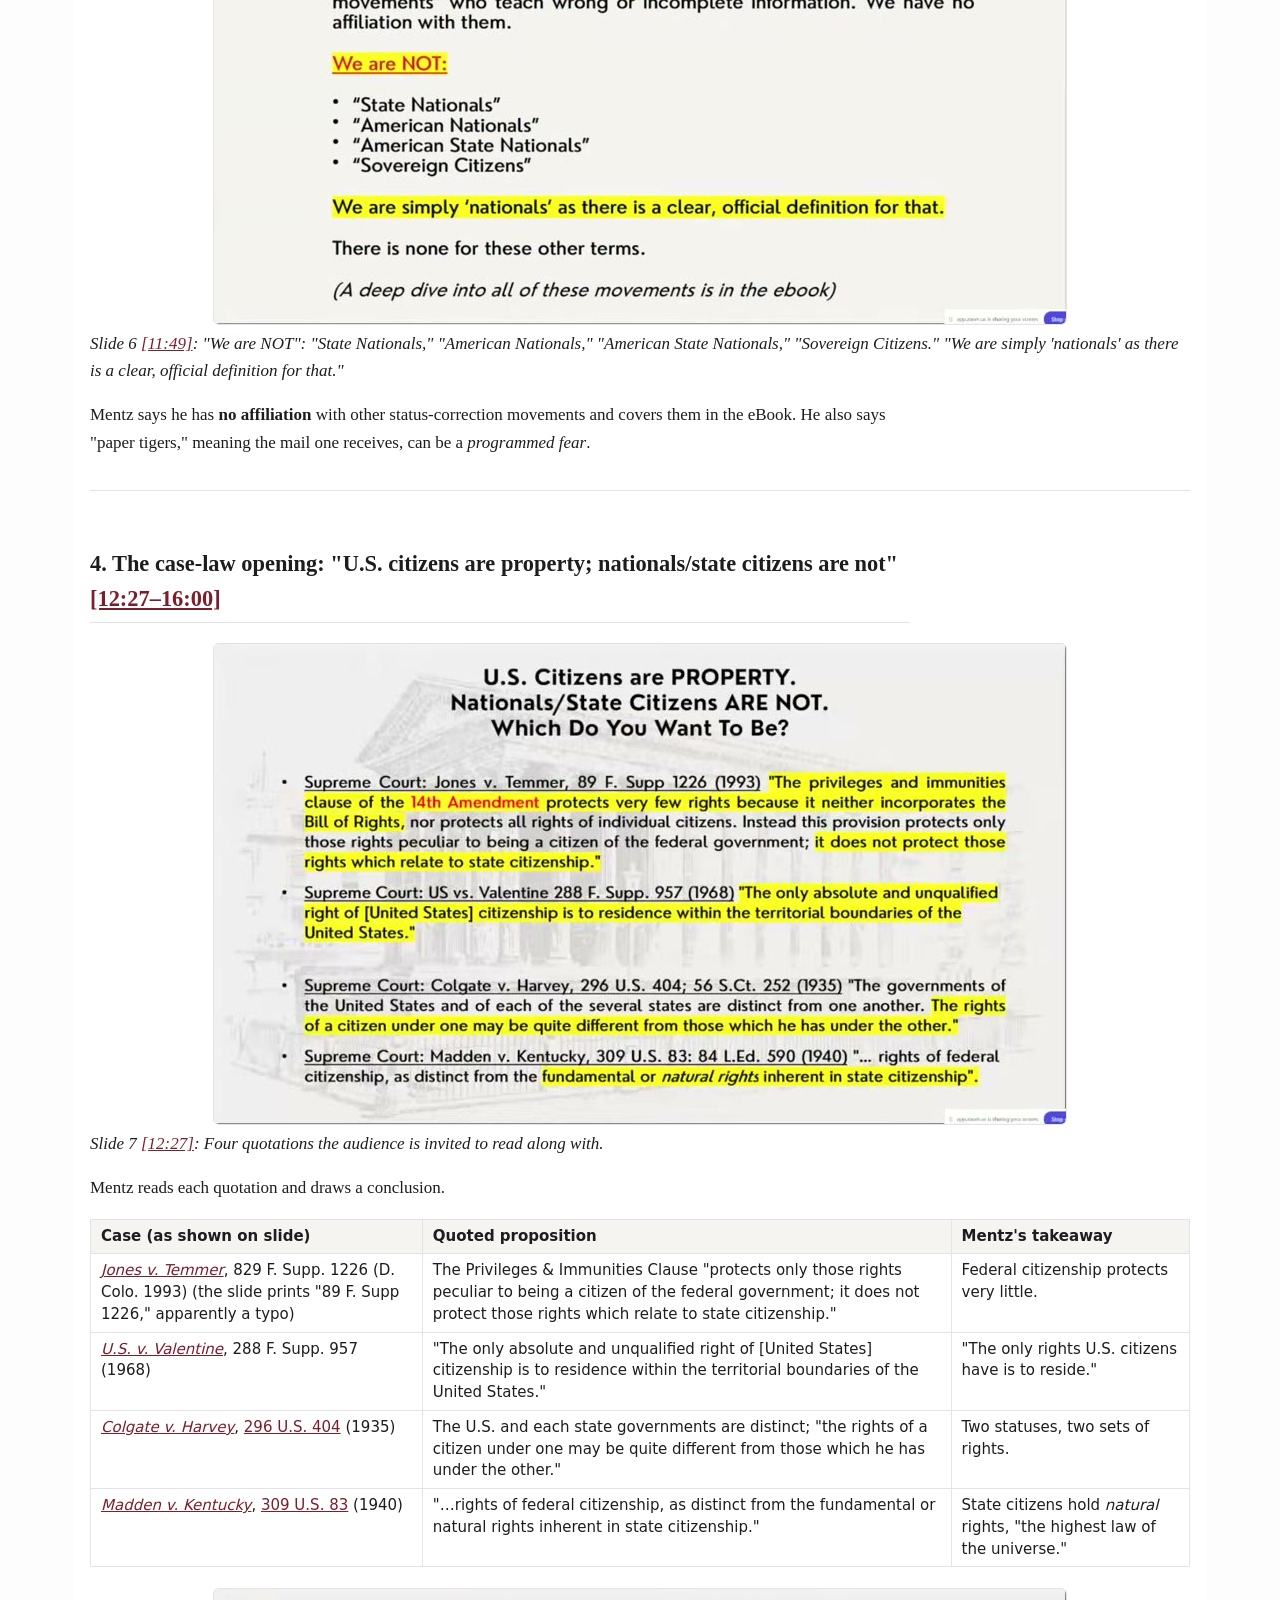
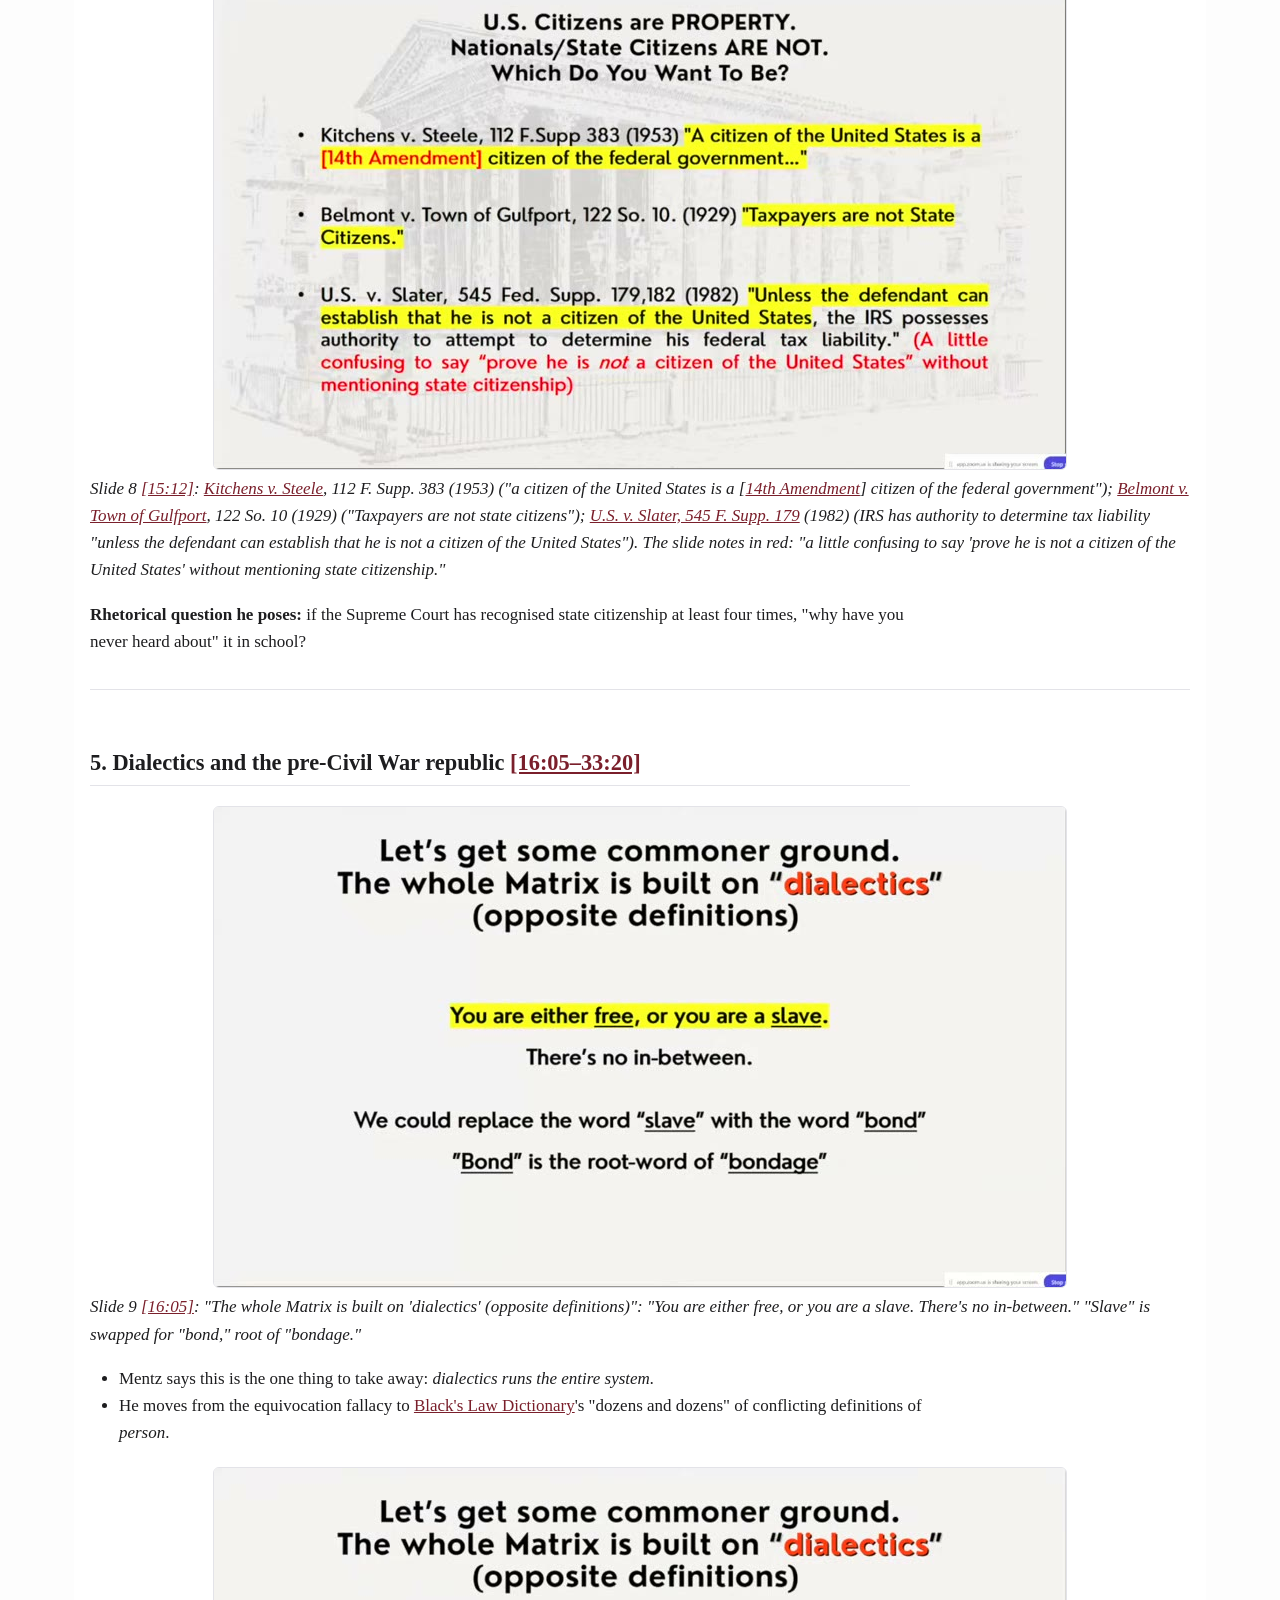
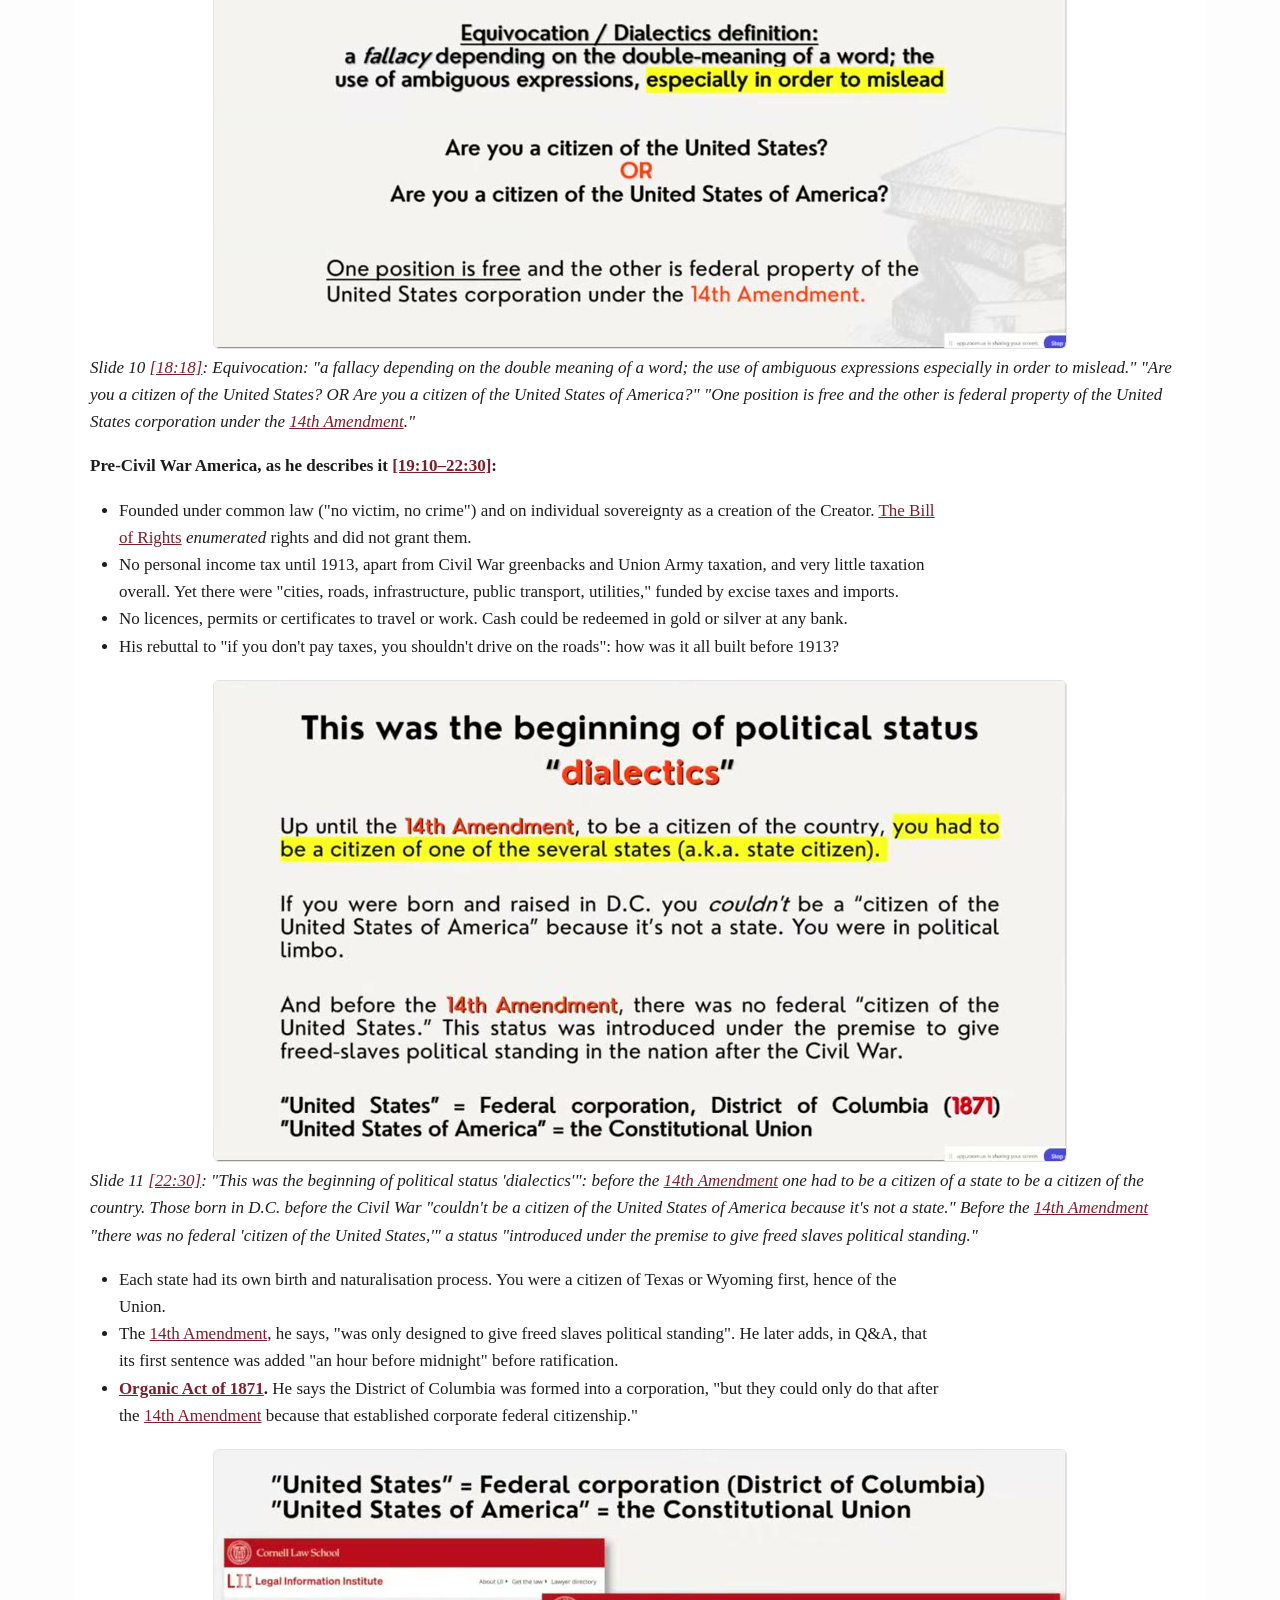
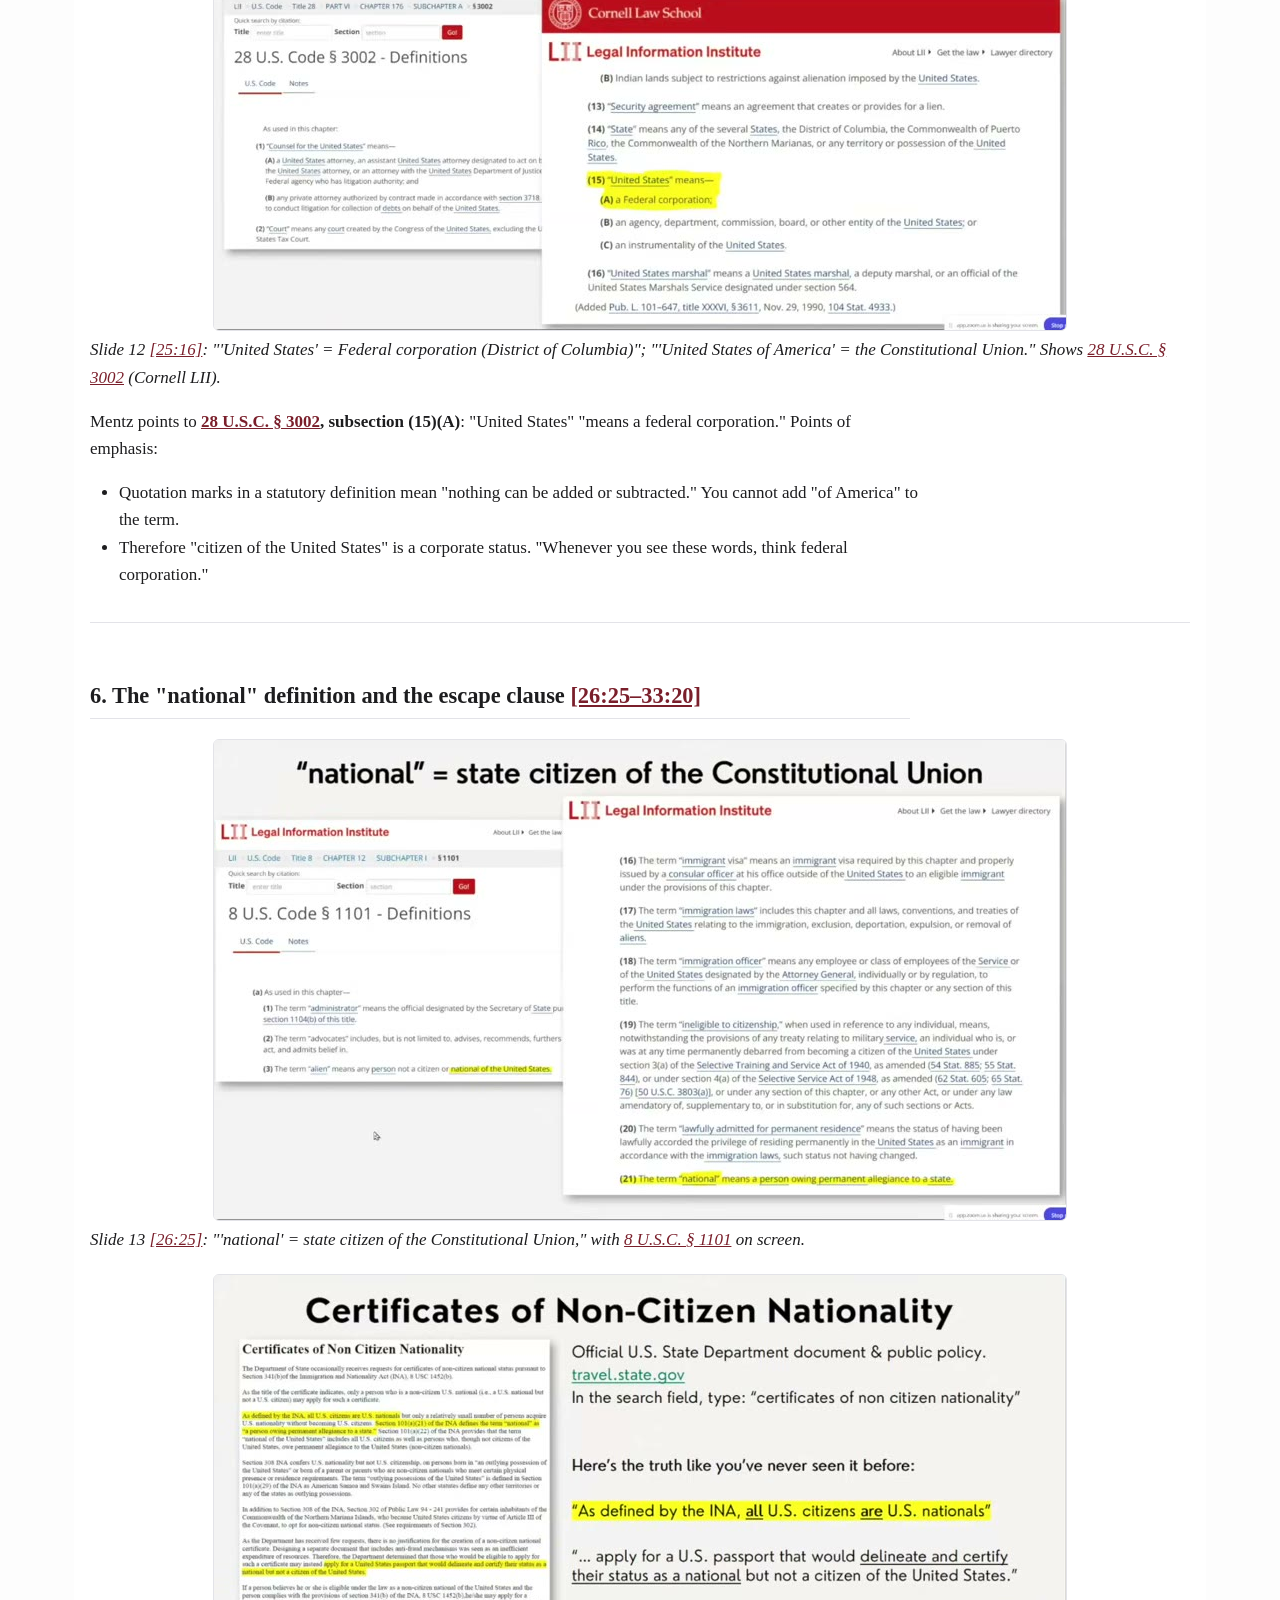
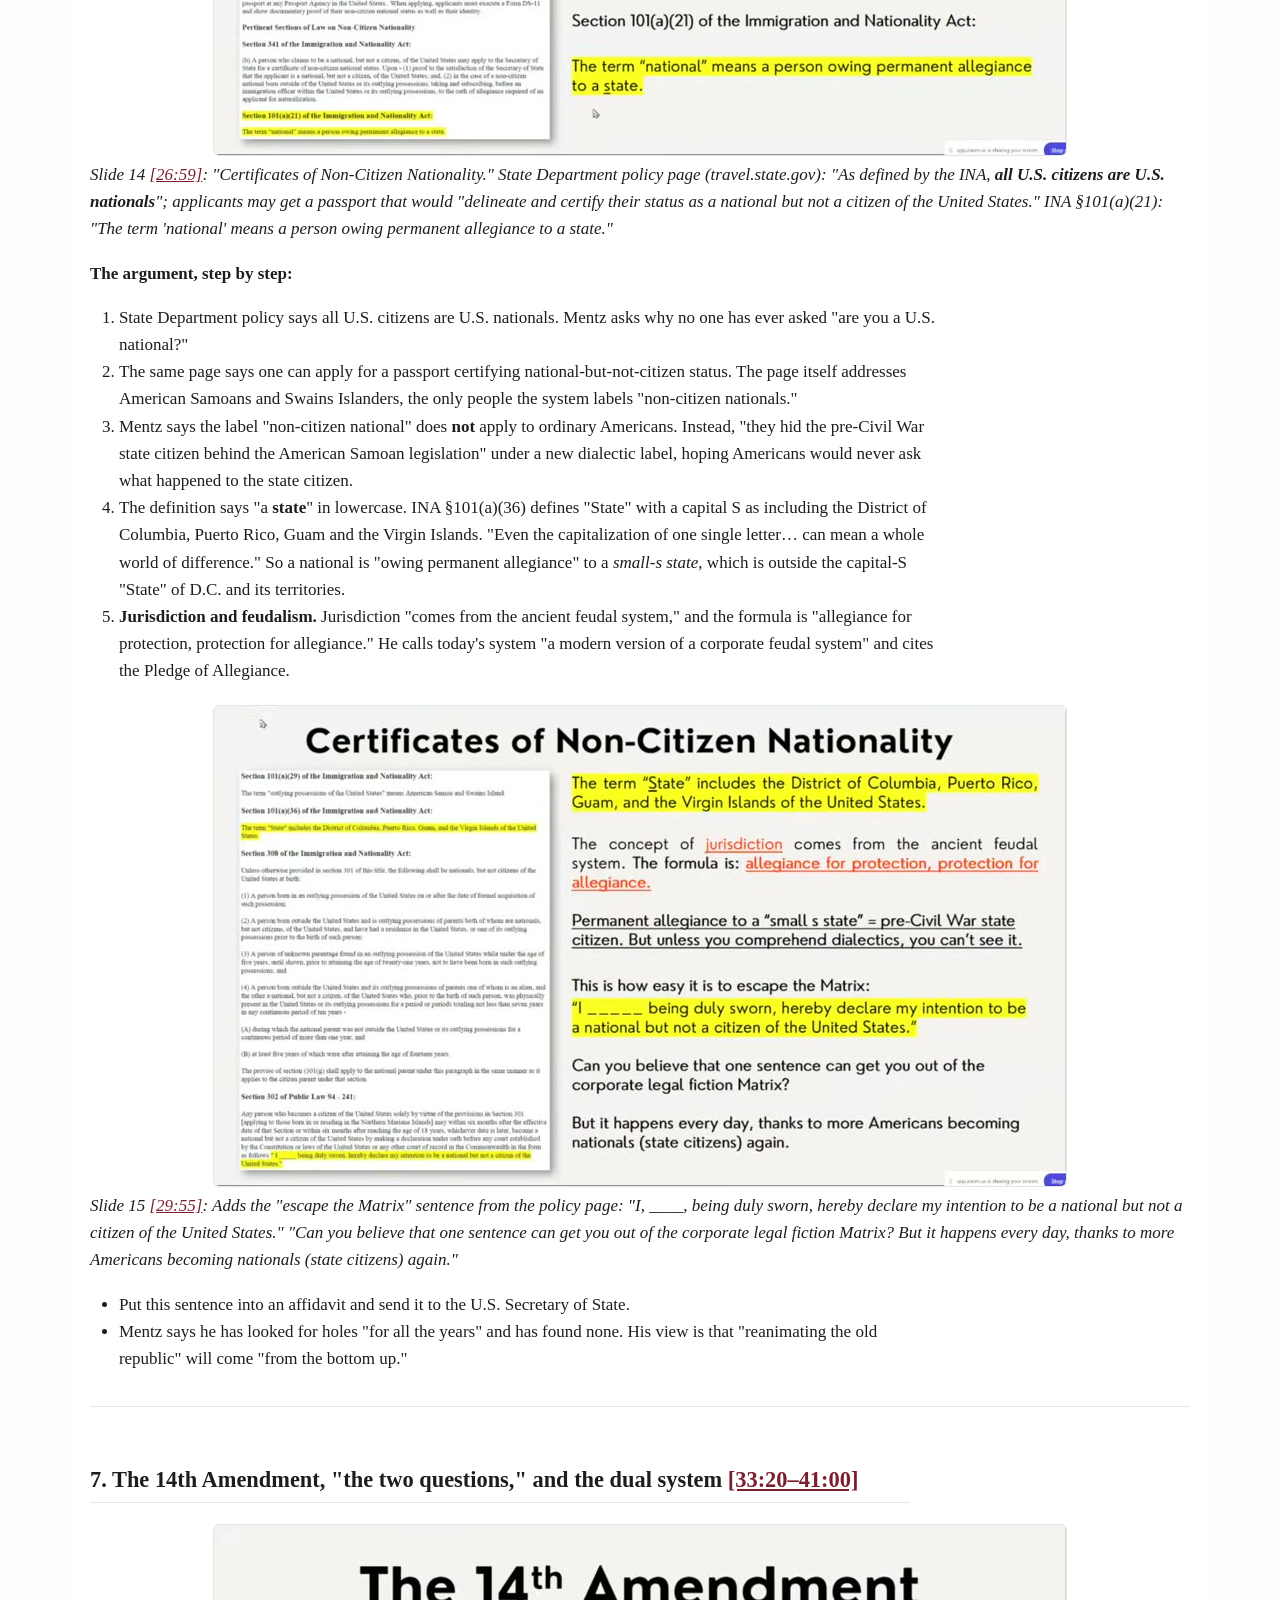
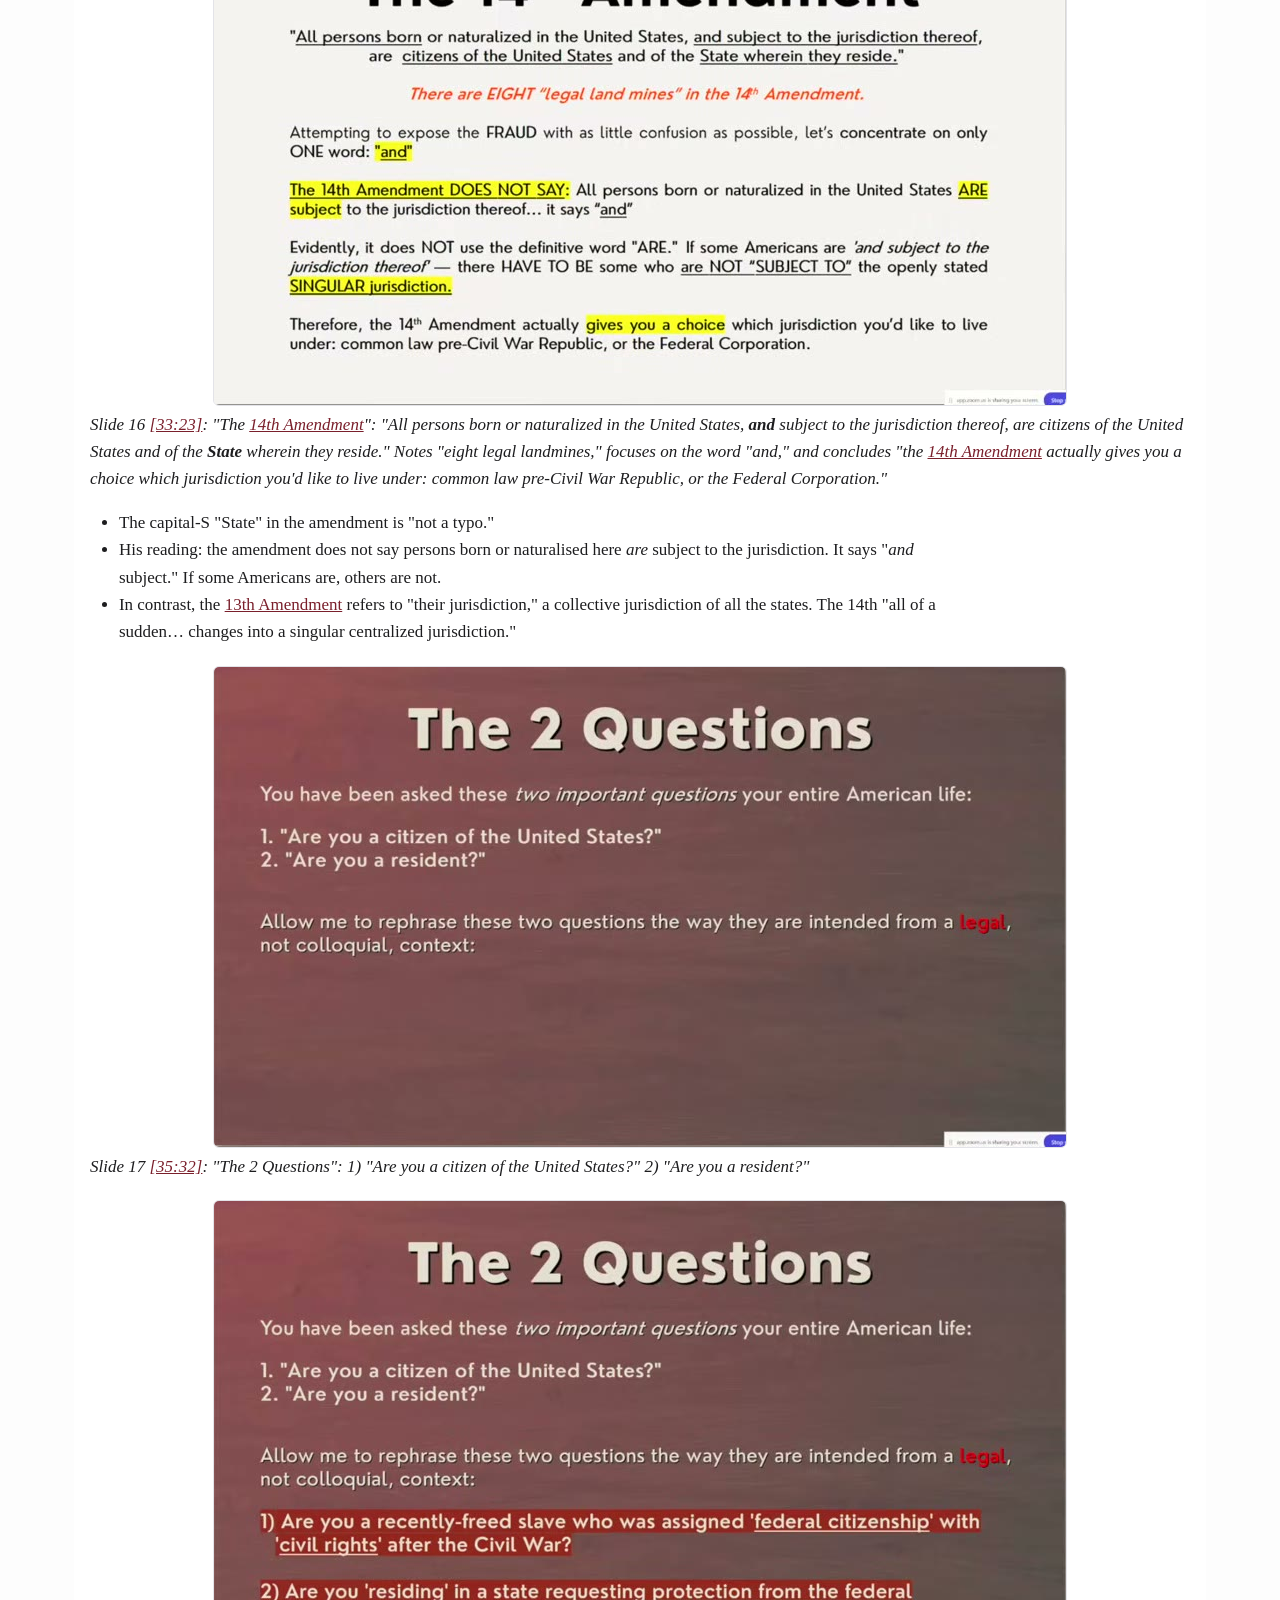
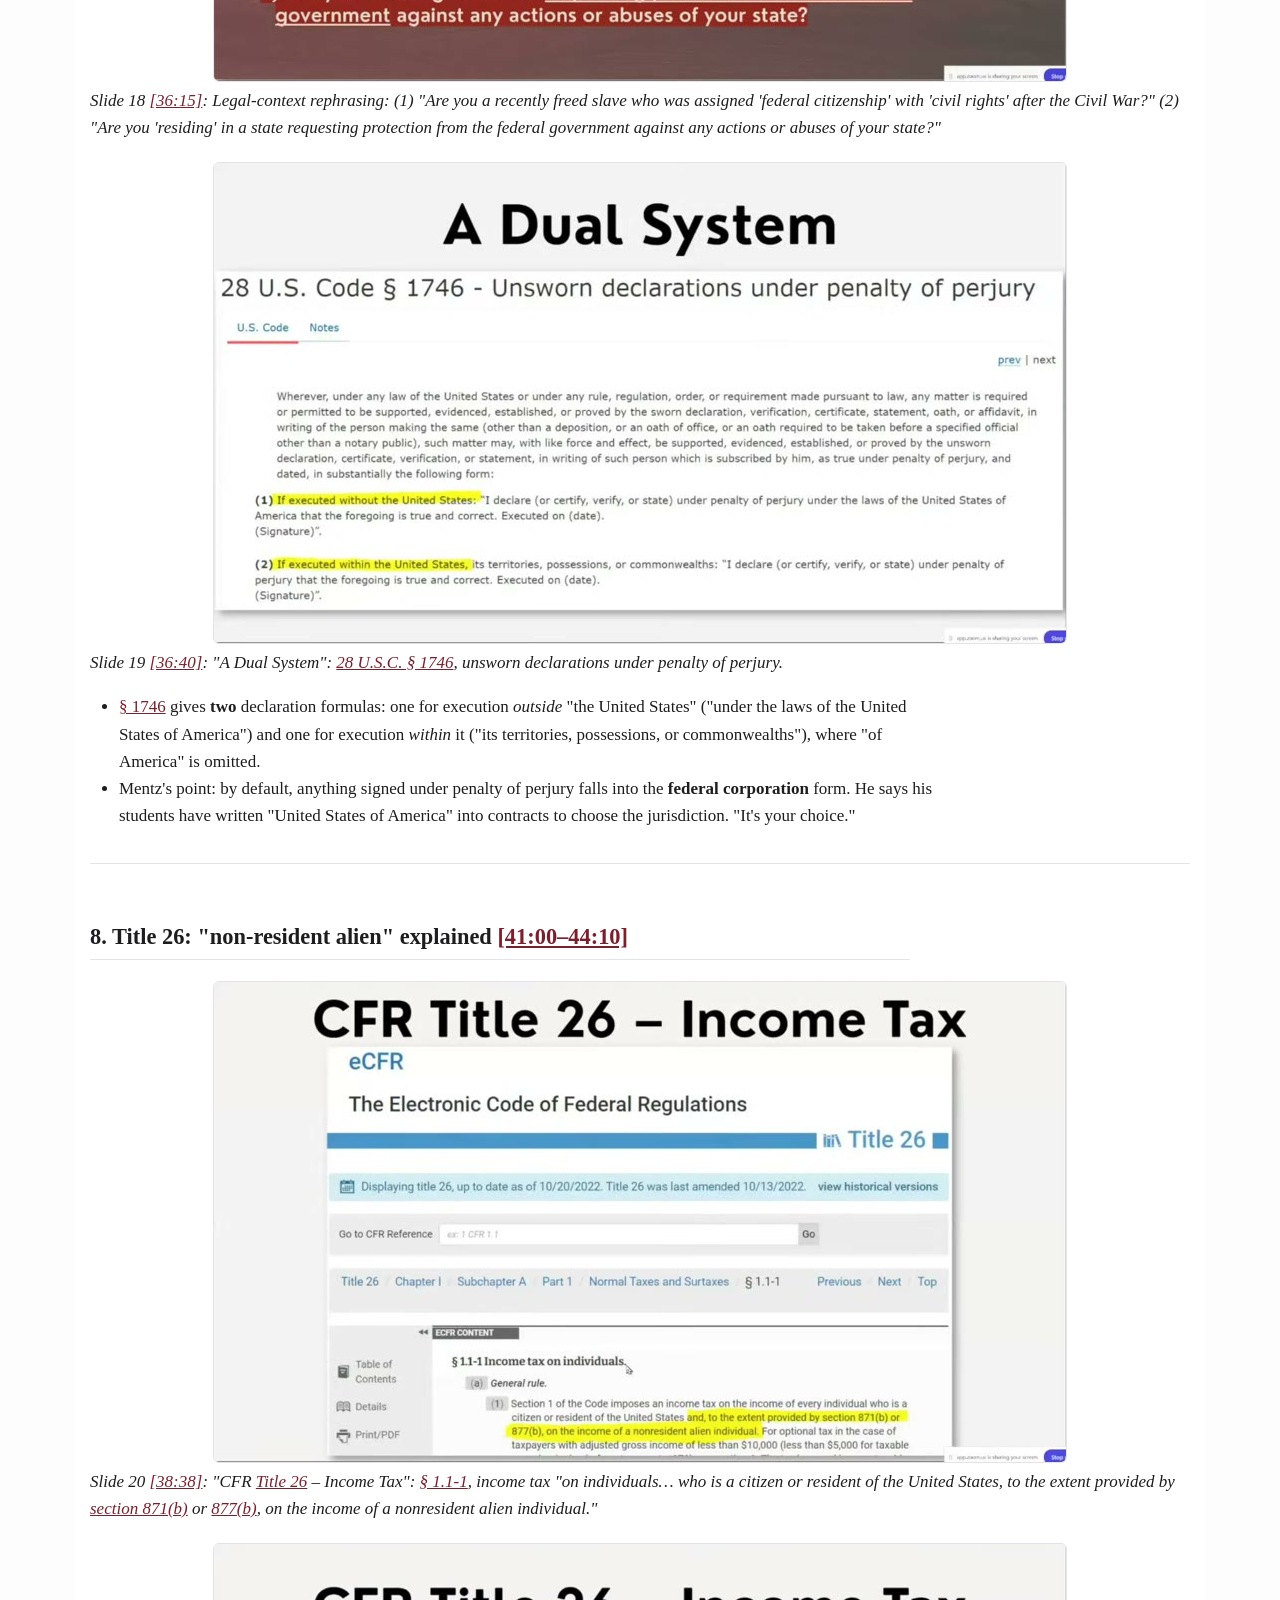
==== commit 54e33b61: "Link every timestamp to the video 8 s early (P13); waypoint update tools/link_timestamps.py: 68/21/3" ====
--- a/01.national_status_and_passport/summary.html
+++ b/01.national_status_and_passport/summary.html
@@ -212,8 +212,11 @@
 </tr>
 <tr>
 <td><strong>Format</strong></td>
-<td>About 49 min of slides (04:42 to 53:45), then about 41 min of
-audience Q&amp;A (54:21 to 1:35:43)</td>
+<td>About 49 min of slides (<a
+href="https://www.youtube.com/watch?v=v2N5ESMKI4g&amp;t=274s">04:42 to
+53:45</a>), then about 41 min of audience Q&amp;A (<a
+href="https://www.youtube.com/watch?v=v2N5ESMKI4g&amp;t=3253s">54:21 to
+1:35:43</a>)</td>
 </tr>
 <tr>
 <td><strong>Queue row ID</strong></td>
@@ -236,9 +239,8 @@
 advice, and the deck's own disclaimer says so (slide 2).</p>
 </blockquote>
 <p>Each slide image is captioned with the time it first appears in the
-video. Timestamps are <code>mm:ss</code> or <code>h:mm:ss</code>; the
-YouTube link above can be opened at any of them by adding
-<code>&amp;t=&lt;seconds&gt;</code>.</p>
+video. Every timestamp is a link that opens the video about 8 seconds
+before the stated time, so you have a moment to get ready.</p>
 <hr />
 <h2 id="1-thesis-in-brief">1. Thesis in brief</h2>
 <p>Mentz argues that "citizen of the United States" is a 14th-Amendment,
@@ -256,13 +258,17 @@
 they are choosing.</p>
 <hr />
 <h2 id="2-introduction-and-presenter-background-00000442">2.
-Introduction and presenter background [00:00–04:42]</h2>
-<p><strong>Host intro (00:00–02:25).</strong> Griess frames the evening
-as a custom presentation for an audience that already knows the topic
-area. It covers what changing status from "U.S. citizen" to "national"
-means, a compare-and-contrast with other processes, material benefits,
-"a spiritual benefit of just exiting the system," and Q&amp;A.</p>
-<p><strong>Mentz's story (02:35–04:30).</strong></p>
+Introduction and presenter background <a
+href="https://www.youtube.com/watch?v=v2N5ESMKI4g&amp;t=0s">[00:00–04:42]</a></h2>
+<p><strong>Host intro (<a
+href="https://www.youtube.com/watch?v=v2N5ESMKI4g&amp;t=0s">00:00–02:25</a>).</strong>
+Griess frames the evening as a custom presentation for an audience that
+already knows the topic area. It covers what changing status from "U.S.
+citizen" to "national" means, a compare-and-contrast with other
+processes, material benefits, "a spiritual benefit of just exiting the
+system," and Q&amp;A.</p>
+<p><strong>Mentz's story (<a
+href="https://www.youtube.com/watch?v=v2N5ESMKI4g&amp;t=147s">02:35–04:30</a>).</strong></p>
 <ul>
 <li>His "big awakening" came in 2020, when he asked how governments
 could trample a "very clear constitution and <a
@@ -276,13 +282,18 @@
 and speaks at the end (section 8).</li>
 </ul>
 <p><a class="slide" href="slides/slide-01_00-04-46.jpg" target="_blank" rel="noopener"><img src="slides/slide-01_00-04-46.jpg" alt="Title slide"></a>
-<em>Slide 1 [04:46]: "National Status &amp; Passport Pathway," Sacred
-Honor Educational Fellowship.</em></p>
+<em>Slide 1 <a
+href="https://www.youtube.com/watch?v=v2N5ESMKI4g&amp;t=278s">[04:46]</a>:
+"National Status &amp; Passport Pathway," Sacred Honor Educational
+Fellowship.</em></p>
 <hr />
 <h2 id="3-framing-credentials-and-ground-rules-04421227">3. Framing,
-credentials and ground rules [04:42–12:27]</h2>
+credentials and ground rules <a
+href="https://www.youtube.com/watch?v=v2N5ESMKI4g&amp;t=274s">[04:42–12:27]</a></h2>
 <p><a class="slide" href="slides/slide-02_00-05-40.jpg" target="_blank" rel="noopener"><img src="slides/slide-02_00-05-40.jpg" alt="Disclaimer"></a> <em>Slide
-2 [05:40]: "All information presented is provided for informational and
+2 <a
+href="https://www.youtube.com/watch?v=v2N5ESMKI4g&amp;t=332s">[05:40]</a>:
+"All information presented is provided for informational and
 entertainment purposes only and does not constitute legal, tax, or
 financial advice."</em></p>
 <ul>
@@ -298,14 +309,18 @@
 <em>relationship</em> with the legal system.</li>
 </ul>
 <p><a class="slide" href="slides/slide-03_00-05-48.jpg" target="_blank" rel="noopener"><img src="slides/slide-03_00-05-48.jpg" alt="Overview"></a> <em>Slide 3
-[05:48]: Overview: introduction to the "first &amp; original" process, a
-holistic picture, high points and facts, concrete cases, real-life
-proof, free eBook.</em></p>
+<a
+href="https://www.youtube.com/watch?v=v2N5ESMKI4g&amp;t=340s">[05:48]</a>:
+Overview: introduction to the "first &amp; original" process, a holistic
+picture, high points and facts, concrete cases, real-life proof, free
+eBook.</em></p>
 <p><a class="slide" href="slides/slide-04_00-08-00.jpg" target="_blank" rel="noopener"><img src="slides/slide-04_00-08-00.jpg" alt="A bit about me"></a>
-<em>Slide 4 [08:00]: "A bit about me": ex-Hollywood filmmaker; David
-Icke presentation in 2019; 2020 awakening; the Roger Sayles interview;
-2022 meeting Fellowship founder and director Michael Joseph; his drive
-and mission.</em></p>
+<em>Slide 4 <a
+href="https://www.youtube.com/watch?v=v2N5ESMKI4g&amp;t=472s">[08:00]</a>:
+"A bit about me": ex-Hollywood filmmaker; David Icke presentation in
+2019; 2020 awakening; the Roger Sayles interview; 2022 meeting
+Fellowship founder and director Michael Joseph; his drive and
+mission.</em></p>
 <ul>
 <li>Background: he left film after seeing what the industry really
 wanted to produce. In 2019 he watched a David Icke presentation while
@@ -317,15 +332,17 @@
 clear about what status correction is and how it works.</li>
 </ul>
 <p><a class="slide" href="slides/slide-05_00-10-53.jpg" target="_blank" rel="noopener"><img src="slides/slide-05_00-10-53.jpg"
-alt="Everything is verifiable"></a> <em>Slide 5 [10:53]: "Everything is
-Verifiable": "standing case law, official policy documents, their own
-law books and historical evidence." "Your freedom is not in the
-paper/passport. It's in your mind."</em></p>
+alt="Everything is verifiable"></a> <em>Slide 5 <a
+href="https://www.youtube.com/watch?v=v2N5ESMKI4g&amp;t=645s">[10:53]</a>:
+"Everything is Verifiable": "standing case law, official policy
+documents, their own law books and historical evidence." "Your freedom
+is not in the paper/passport. It's in your mind."</em></p>
 <p><a class="slide" href="slides/slide-06_00-11-49.jpg" target="_blank" rel="noopener"><img src="slides/slide-06_00-11-49.jpg" alt="Before we begin"></a>
-<em>Slide 6 [11:49]: "We are NOT": "State Nationals," "American
-Nationals," "American State Nationals," "Sovereign Citizens." "We are
-simply 'nationals' as there is a clear, official definition for
-that."</em></p>
+<em>Slide 6 <a
+href="https://www.youtube.com/watch?v=v2N5ESMKI4g&amp;t=701s">[11:49]</a>:
+"We are NOT": "State Nationals," "American Nationals," "American State
+Nationals," "Sovereign Citizens." "We are simply 'nationals' as there is
+a clear, official definition for that."</em></p>
 <p>Mentz says he has <strong>no affiliation</strong> with other
 status-correction movements and covers them in the eBook. He also says
 "paper tigers," meaning the mail one receives, can be a <em>programmed
@@ -334,10 +351,12 @@
 <h2
 id="4-the-case-law-opening-us-citizens-are-property-nationalsstate-citizens-are-not-12271600">4.
 The case-law opening: "U.S. citizens are property; nationals/state
-citizens are not" [12:27–16:00]</h2>
+citizens are not" <a
+href="https://www.youtube.com/watch?v=v2N5ESMKI4g&amp;t=739s">[12:27–16:00]</a></h2>
 <p><a class="slide" href="slides/slide-07_00-12-27.jpg" target="_blank" rel="noopener"><img src="slides/slide-07_00-12-27.jpg"
-alt="Four Supreme Court quotes"></a> <em>Slide 7 [12:27]: Four quotations
-the audience is invited to read along with.</em></p>
+alt="Four Supreme Court quotes"></a> <em>Slide 7 <a
+href="https://www.youtube.com/watch?v=v2N5ESMKI4g&amp;t=739s">[12:27]</a>:
+Four quotations the audience is invited to read along with.</em></p>
 <p>Mentz reads each quotation and draws a conclusion.</p>
 <table>
 <thead>
@@ -392,7 +411,9 @@
 </tbody>
 </table>
 <p><a class="slide" href="slides/slide-08_00-15-12.jpg" target="_blank" rel="noopener"><img src="slides/slide-08_00-15-12.jpg" alt="More case quotes"></a>
-<em>Slide 8 [15:12]: <em><a
+<em>Slide 8 <a
+href="https://www.youtube.com/watch?v=v2N5ESMKI4g&amp;t=904s">[15:12]</a>:
+<em><a
 href="https://www.courtlistener.com/opinion/1749268/kitchens-v-steele/">Kitchens
 v. Steele</a></em>, 112 F. Supp. 383 (1953) ("a citizen of the United
 States is a [<a
@@ -412,12 +433,14 @@
 never heard about" it in school?</p>
 <hr />
 <h2 id="5-dialectics-and-the-pre-civil-war-republic-16053320">5.
-Dialectics and the pre-Civil War republic [16:05–33:20]</h2>
+Dialectics and the pre-Civil War republic <a
+href="https://www.youtube.com/watch?v=v2N5ESMKI4g&amp;t=957s">[16:05–33:20]</a></h2>
 <p><a class="slide" href="slides/slide-09_00-16-05.jpg" target="_blank" rel="noopener"><img src="slides/slide-09_00-16-05.jpg" alt="Free or slave"></a>
-<em>Slide 9 [16:05]: "The whole Matrix is built on 'dialectics'
-(opposite definitions)": "You are either free, or you are a slave.
-There's no in-between." "Slave" is swapped for "bond," root of
-"bondage."</em></p>
+<em>Slide 9 <a
+href="https://www.youtube.com/watch?v=v2N5ESMKI4g&amp;t=957s">[16:05]</a>:
+"The whole Matrix is built on 'dialectics' (opposite definitions)": "You
+are either free, or you are a slave. There's no in-between." "Slave" is
+swapped for "bond," root of "bondage."</em></p>
 <ul>
 <li>Mentz says this is the one thing to take away: <em>dialectics runs
 the entire system.</em></li>
@@ -426,15 +449,17 @@
 "dozens and dozens" of conflicting definitions of <em>person</em>.</li>
 </ul>
 <p><a class="slide" href="slides/slide-10_00-18-18.jpg" target="_blank" rel="noopener"><img src="slides/slide-10_00-18-18.jpg" alt="Equivocation"></a>
-<em>Slide 10 [18:18]: Equivocation: "a fallacy depending on the double
-meaning of a word; the use of ambiguous expressions especially in order
-to mislead." "Are you a citizen of the United States? OR Are you a
-citizen of the United States of America?" "One position is free and the
-other is federal property of the United States corporation under the <a
+<em>Slide 10 <a
+href="https://www.youtube.com/watch?v=v2N5ESMKI4g&amp;t=1090s">[18:18]</a>:
+Equivocation: "a fallacy depending on the double meaning of a word; the
+use of ambiguous expressions especially in order to mislead." "Are you a
+citizen of the United States? OR Are you a citizen of the United States
+of America?" "One position is free and the other is federal property of
+the United States corporation under the <a
 href="https://constitution.congress.gov/constitution/amendment-14/">14th
 Amendment</a>."</em></p>
-<p><strong>Pre-Civil War America, as he describes it
-[19:10–22:30]:</strong></p>
+<p><strong>Pre-Civil War America, as he describes it <a
+href="https://www.youtube.com/watch?v=v2N5ESMKI4g&amp;t=1142s">[19:10–22:30]</a>:</strong></p>
 <ul>
 <li>Founded under common law ("no victim, no crime") and on individual
 sovereignty as a creation of the Creator. <a
@@ -451,8 +476,9 @@
 roads": how was it all built before 1913?</li>
 </ul>
 <p><a class="slide" href="slides/slide-11_00-22-30.jpg" target="_blank" rel="noopener"><img src="slides/slide-11_00-22-30.jpg"
-alt="Political status dialectics"></a> <em>Slide 11 [22:30]: "This was the
-beginning of political status 'dialectics'": before the <a
+alt="Political status dialectics"></a> <em>Slide 11 <a
+href="https://www.youtube.com/watch?v=v2N5ESMKI4g&amp;t=1342s">[22:30]</a>:
+"This was the beginning of political status 'dialectics'": before the <a
 href="https://constitution.congress.gov/constitution/amendment-14/">14th
 Amendment</a> one had to be a citizen of a state to be a citizen of the
 country. Those born in D.C. before the Civil War "couldn't be a citizen
@@ -478,7 +504,8 @@
 citizenship."</li>
 </ul>
 <p><a class="slide" href="slides/slide-12_00-25-16.jpg" target="_blank" rel="noopener"><img src="slides/slide-12_00-25-16.jpg"
-alt="United States = federal corporation"></a> <em>Slide 12 [25:16]:
+alt="United States = federal corporation"></a> <em>Slide 12 <a
+href="https://www.youtube.com/watch?v=v2N5ESMKI4g&amp;t=1508s">[25:16]</a>:
 "'United States' = Federal corporation (District of Columbia)"; "'United
 States of America' = the Constitutional Union." Shows <a
 href="https://www.law.cornell.edu/uscode/text/28/3002">28 U.S.C. §
@@ -495,20 +522,23 @@
 </ul>
 <hr />
 <h2 id="6-the-national-definition-and-the-escape-clause-26253320">6. The
-"national" definition and the escape clause [26:25–33:20]</h2>
+"national" definition and the escape clause <a
+href="https://www.youtube.com/watch?v=v2N5ESMKI4g&amp;t=1577s">[26:25–33:20]</a></h2>
 <p><a class="slide" href="slides/slide-13_00-26-25.jpg" target="_blank" rel="noopener"><img src="slides/slide-13_00-26-25.jpg"
-alt="National = state citizen"></a> <em>Slide 13 [26:25]: "'national' =
-state citizen of the Constitutional Union," with <a
+alt="National = state citizen"></a> <em>Slide 13 <a
+href="https://www.youtube.com/watch?v=v2N5ESMKI4g&amp;t=1577s">[26:25]</a>:
+"'national' = state citizen of the Constitutional Union," with <a
 href="https://www.law.cornell.edu/uscode/text/8/1101">8 U.S.C. §
 1101</a> on screen.</em></p>
 <p><a class="slide" href="slides/slide-14_00-26-59.jpg" target="_blank" rel="noopener"><img src="slides/slide-14_00-26-59.jpg"
-alt="Certificates of Non-Citizen Nationality, 1"></a> <em>Slide 14
-[26:59]: "Certificates of Non-Citizen Nationality." State Department
-policy page (travel.state.gov): "As defined by the INA, <strong>all U.S.
-citizens are U.S. nationals</strong>"; applicants may get a passport
-that would "delineate and certify their status as a national but not a
-citizen of the United States." INA §101(a)(21): "The term 'national'
-means a person owing permanent allegiance to a state."</em></p>
+alt="Certificates of Non-Citizen Nationality, 1"></a> <em>Slide 14 <a
+href="https://www.youtube.com/watch?v=v2N5ESMKI4g&amp;t=1611s">[26:59]</a>:
+"Certificates of Non-Citizen Nationality." State Department policy page
+(travel.state.gov): "As defined by the INA, <strong>all U.S. citizens
+are U.S. nationals</strong>"; applicants may get a passport that would
+"delineate and certify their status as a national but not a citizen of
+the United States." INA §101(a)(21): "The term 'national' means a person
+owing permanent allegiance to a state."</em></p>
 <p><strong>The argument, step by step:</strong></p>
 <ol type="1">
 <li>State Department policy says all U.S. citizens are U.S. nationals.
@@ -536,12 +566,14 @@
 Allegiance.</li>
 </ol>
 <p><a class="slide" href="slides/slide-15_00-29-55.jpg" target="_blank" rel="noopener"><img src="slides/slide-15_00-29-55.jpg"
-alt="Certificates, 2: the affidavit"></a> <em>Slide 15 [29:55]: Adds the
-"escape the Matrix" sentence from the policy page: "I, ____, being duly
-sworn, hereby declare my intention to be a national but not a citizen of
-the United States." "Can you believe that one sentence can get you out
-of the corporate legal fiction Matrix? But it happens every day, thanks
-to more Americans becoming nationals (state citizens) again."</em></p>
+alt="Certificates, 2: the affidavit"></a> <em>Slide 15 <a
+href="https://www.youtube.com/watch?v=v2N5ESMKI4g&amp;t=1787s">[29:55]</a>:
+Adds the "escape the Matrix" sentence from the policy page: "I, ____,
+being duly sworn, hereby declare my intention to be a national but not a
+citizen of the United States." "Can you believe that one sentence can
+get you out of the corporate legal fiction Matrix? But it happens every
+day, thanks to more Americans becoming nationals (state citizens)
+again."</em></p>
 <ul>
 <li>Put this sentence into an affidavit and send it to the U.S.
 Secretary of State.</li>
@@ -552,10 +584,12 @@
 <hr />
 <h2
 id="7-the-14th-amendment-the-two-questions-and-the-dual-system-33204100">7.
-The 14th Amendment, "the two questions," and the dual system
-[33:20–41:00]</h2>
+The 14th Amendment, "the two questions," and the dual system <a
+href="https://www.youtube.com/watch?v=v2N5ESMKI4g&amp;t=1992s">[33:20–41:00]</a></h2>
 <p><a class="slide" href="slides/slide-16_00-33-23.jpg" target="_blank" rel="noopener"><img src="slides/slide-16_00-33-23.jpg" alt="14th Amendment"></a>
-<em>Slide 16 [33:23]: "The <a
+<em>Slide 16 <a
+href="https://www.youtube.com/watch?v=v2N5ESMKI4g&amp;t=1995s">[33:23]</a>:
+"The <a
 href="https://constitution.congress.gov/constitution/amendment-14/">14th
 Amendment</a>": "All persons born or naturalized in the United States,
 <strong>and</strong> subject to the jurisdiction thereof, are citizens
@@ -578,19 +612,24 @@
 centralized jurisdiction."</li>
 </ul>
 <p><a class="slide" href="slides/slide-17_00-35-32.jpg" target="_blank" rel="noopener"><img src="slides/slide-17_00-35-32.jpg" alt="The 2 Questions"></a>
-<em>Slide 17 [35:32]: "The 2 Questions": 1) "Are you a citizen of the
-United States?" 2) "Are you a resident?"</em></p>
+<em>Slide 17 <a
+href="https://www.youtube.com/watch?v=v2N5ESMKI4g&amp;t=2124s">[35:32]</a>:
+"The 2 Questions": 1) "Are you a citizen of the United States?" 2) "Are
+you a resident?"</em></p>
 <p><a class="slide" href="slides/slide-18_00-36-15.jpg" target="_blank" rel="noopener"><img src="slides/slide-18_00-36-15.jpg" alt="Rephrased"></a> <em>Slide
-18 [36:15]: Legal-context rephrasing: (1) "Are you a recently freed
-slave who was assigned 'federal citizenship' with 'civil rights' after
-the Civil War?" (2) "Are you 'residing' in a state requesting protection
-from the federal government against any actions or abuses of your
+18 <a
+href="https://www.youtube.com/watch?v=v2N5ESMKI4g&amp;t=2167s">[36:15]</a>:
+Legal-context rephrasing: (1) "Are you a recently freed slave who was
+assigned 'federal citizenship' with 'civil rights' after the Civil War?"
+(2) "Are you 'residing' in a state requesting protection from the
+federal government against any actions or abuses of your
 state?"</em></p>
 <p><a class="slide" href="slides/slide-19_00-36-40.jpg" target="_blank" rel="noopener"><img src="slides/slide-19_00-36-40.jpg"
-alt="A dual system: 28 U.S.C. § 1746"></a> <em>Slide 19 [36:40]: "A Dual
-System": <a href="https://www.law.cornell.edu/uscode/text/28/1746">28
-U.S.C. § 1746</a>, unsworn declarations under penalty of
-perjury.</em></p>
+alt="A dual system: 28 U.S.C. § 1746"></a> <em>Slide 19 <a
+href="https://www.youtube.com/watch?v=v2N5ESMKI4g&amp;t=2192s">[36:40]</a>:
+"A Dual System": <a
+href="https://www.law.cornell.edu/uscode/text/28/1746">28 U.S.C. §
+1746</a>, unsworn declarations under penalty of perjury.</em></p>
 <ul>
 <li><a href="https://www.law.cornell.edu/uscode/text/28/1746">§ 1746</a>
 gives <strong>two</strong> declaration formulas: one for execution
@@ -605,11 +644,13 @@
 </ul>
 <hr />
 <h2 id="8-title-26-non-resident-alien-explained-41004410">8. Title 26:
-"non-resident alien" explained [41:00–44:10]</h2>
+"non-resident alien" explained <a
+href="https://www.youtube.com/watch?v=v2N5ESMKI4g&amp;t=2452s">[41:00–44:10]</a></h2>
 <p><a class="slide" href="slides/slide-20_00-38-38.jpg" target="_blank" rel="noopener"><img src="slides/slide-20_00-38-38.jpg" alt="CFR Title 26"></a>
-<em>Slide 20 [38:38]: "CFR <a
-href="https://www.law.cornell.edu/uscode/text/26">Title 26</a> – Income
-Tax": <a href="https://www.law.cornell.edu/cfr/text/26/1.1-1">§
+<em>Slide 20 <a
+href="https://www.youtube.com/watch?v=v2N5ESMKI4g&amp;t=2310s">[38:38]</a>:
+"CFR <a href="https://www.law.cornell.edu/uscode/text/26">Title 26</a> –
+Income Tax": <a href="https://www.law.cornell.edu/cfr/text/26/1.1-1">§
 1.1-1</a>, income tax "on individuals… who is a citizen or resident of
 the United States, to the extent provided by <a
 href="https://www.law.cornell.edu/uscode/text/26/871#b">section
@@ -617,8 +658,10 @@
 href="https://www.law.cornell.edu/uscode/text/26/877#b">877(b)</a>, on
 the income of a nonresident alien individual."</em></p>
 <p><a class="slide" href="slides/slide-21_00-41-08.jpg" target="_blank" rel="noopener"><img src="slides/slide-21_00-41-08.jpg" alt="Non-resident alien"></a>
-<em>Slide 21 [41:08]: "How is a 'nonresident alien' the free state
-citizen?" "Because you are 'nonresident' to the residency of the <a
+<em>Slide 21 <a
+href="https://www.youtube.com/watch?v=v2N5ESMKI4g&amp;t=2460s">[41:08]</a>:
+"How is a 'nonresident alien' the free state citizen?" "Because you are
+'nonresident' to the residency of the <a
 href="https://constitution.congress.gov/constitution/amendment-14/">14th
 Amendment</a> and therefore 'alien' to the federal
 citizenship."</em></p>
@@ -640,11 +683,12 @@
 no."</li>
 </ul>
 <hr />
-<h2 id="9-benefits-and-drawbacks-42024405">9. Benefits and drawbacks
-[42:02–44:05]</h2>
+<h2 id="9-benefits-and-drawbacks-42024405">9. Benefits and drawbacks <a
+href="https://www.youtube.com/watch?v=v2N5ESMKI4g&amp;t=2514s">[42:02–44:05]</a></h2>
 <p><a class="slide" href="slides/slide-22_00-42-02.jpg" target="_blank" rel="noopener"><img src="slides/slide-22_00-42-02.jpg"
-alt="Benefits &amp; drawbacks"></a> <em>Slide 22 [42:02]: "Benefits &amp;
-Drawbacks of National Status."</em></p>
+alt="Benefits &amp; drawbacks"></a> <em>Slide 22 <a
+href="https://www.youtube.com/watch?v=v2N5ESMKI4g&amp;t=2514s">[42:02]</a>:
+"Benefits &amp; Drawbacks of National Status."</em></p>
 <p><strong>Benefits as listed</strong></p>
 <ul>
 <li>"Do Not Detain" code on U.S. passports. Evidence offered: a sheriff
@@ -673,29 +717,33 @@
 <li>Federal employment is "a gray zone," depending on the agency.</li>
 </ul>
 <hr />
-<h2 id="10-real-life-proof-44115200">10. "Real-life proof"
-[44:11–52:00]</h2>
+<h2 id="10-real-life-proof-44115200">10. "Real-life proof" <a
+href="https://www.youtube.com/watch?v=v2N5ESMKI4g&amp;t=2643s">[44:11–52:00]</a></h2>
 <p><a class="slide" href="slides/slide-23_00-44-11.jpg" target="_blank" rel="noopener"><img src="slides/slide-23_00-44-11.jpg" alt="Passport page"></a>
-<em>Slide 23 [44:11]: "Check out your passport…" the front matter of a
-U.S. passport book.</em></p>
+<em>Slide 23 <a
+href="https://www.youtube.com/watch?v=v2N5ESMKI4g&amp;t=2643s">[44:11]</a>:
+"Check out your passport…" the front matter of a U.S. passport
+book.</em></p>
 <ul>
 <li>Page 1 reads "The Secretary of State… hereby requests all whom it
 may concern to permit the <strong>citizen/national</strong>" to pass. It
 doesn't say "state national" or "American national."</li>
 </ul>
 <p><a class="slide" href="slides/slide-24_00-45-14.jpg" target="_blank" rel="noopener"><img src="slides/slide-24_00-45-14.jpg"
-alt="Important information"></a> <em>Slide 24 [45:14]: Passport "Important
-Information" page.</em></p>
+alt="Important information"></a> <em>Slide 24 <a
+href="https://www.youtube.com/watch?v=v2N5ESMKI4g&amp;t=2706s">[45:14]</a>:
+Passport "Important Information" page.</em></p>
 <ul>
 <li>That page says U.S. taxes apply to "all U.S. citizens working and
 residing abroad." Mentz notes it leaves out nationals, who "are not
 residing and… not required to file."</li>
 </ul>
 <p><a class="slide" href="slides/slide-25_00-45-25.jpg" target="_blank" rel="noopener"><img src="slides/slide-25_00-45-25.jpg"
-alt="Attorney General response"></a> <em>Slide 25 [45:25]: California
-Attorney General reply: "We are prohibited by law from representing
-private individuals or providing legal advice…" Mentz asks: "When did
-they ever address you as a 'private individual'?"</em></p>
+alt="Attorney General response"></a> <em>Slide 25 <a
+href="https://www.youtube.com/watch?v=v2N5ESMKI4g&amp;t=2717s">[45:25]</a>:
+California Attorney General reply: "We are prohibited by law from
+representing private individuals or providing legal advice…" Mentz asks:
+"When did they ever address you as a 'private individual'?"</em></p>
 <ul>
 <li>Mentz reads the response as an admission that the sender is now in
 the "private" rather than the "corporate fictional" jurisdiction.</li>
@@ -706,10 +754,11 @@
 D.C. corporation.</li>
 </ul>
 <p><a class="slide" href="slides/slide-26_00-48-11.jpg" target="_blank" rel="noopener"><img src="slides/slide-26_00-48-11.jpg"
-alt="EDD unemployment contract"></a> <em>Slide 26 [48:11]: California EDD
-unemployment-insurance contract: "I declare under penalty of perjury
-that I am a U.S. citizen or national." "You are still entitled to
-benefits because all you're changing is your 'political
+alt="EDD unemployment contract"></a> <em>Slide 26 <a
+href="https://www.youtube.com/watch?v=v2N5ESMKI4g&amp;t=2883s">[48:11]</a>:
+California EDD unemployment-insurance contract: "I declare under penalty
+of perjury that I am a U.S. citizen or national." "You are still
+entitled to benefits because all you're changing is your 'political
 status.'"</em></p>
 <ul>
 <li>A member applied and received unemployment. "Or" separates two
@@ -718,24 +767,28 @@
 this federal corporation… it's a mirror."</li>
 </ul>
 <p><a class="slide" href="slides/slide-27_00-49-47.jpg" target="_blank" rel="noopener"><img src="slides/slide-27_00-49-47.jpg"
-alt="Wise identity verification"></a> <em>Slide 27 [49:47]: Wise KYC:
-ID-issuing country "United States of America," document type "National
-ID" (circled).</em></p>
+alt="Wise identity verification"></a> <em>Slide 27 <a
+href="https://www.youtube.com/watch?v=v2N5ESMKI4g&amp;t=2979s">[49:47]</a>:
+Wise KYC: ID-issuing country "United States of America," document type
+"National ID" (circled).</em></p>
 <ul>
 <li>Mentz selected "national ID," had it accepted, and treats this as a
 corporate acknowledgement of a "national" status.</li>
 </ul>
 <p><a class="slide" href="slides/slide-28_00-50-51.jpg" target="_blank" rel="noopener"><img src="slides/slide-28_00-50-51.jpg" alt="Pay stub"></a> <em>Slide
-28 [50:51]: Redacted pay stub: "No State or Federal taxes taken out of
-paycheck." Federal filing status "NRA," California tax $0, FITW (federal
-income tax withheld) $0.</em></p>
+28 <a
+href="https://www.youtube.com/watch?v=v2N5ESMKI4g&amp;t=3043s">[50:51]</a>:
+Redacted pay stub: "No State or Federal taxes taken out of paycheck."
+Federal filing status "NRA," California tax $0, FITW (federal income tax
+withheld) $0.</em></p>
 <ul>
 <li>The member chose to contribute to Medicare and Social Security.
 Others opt out of those too.</li>
 </ul>
 <p><a class="slide" href="slides/slide-29_00-51-40.jpg" target="_blank" rel="noopener"><img src="slides/slide-29_00-51-40.jpg"
-alt="A signal in the noise"></a> <em>Slide 29 [51:40]: "A signal in the
-noise. Clearing the confusion."</em></p>
+alt="A signal in the noise"></a> <em>Slide 29 <a
+href="https://www.youtube.com/watch?v=v2N5ESMKI4g&amp;t=3092s">[51:40]</a>:
+"A signal in the noise. Clearing the confusion."</em></p>
 <table>
 <thead>
 <tr>
@@ -777,17 +830,23 @@
 </tbody>
 </table>
 <p><a class="slide" href="slides/slide-30_00-52-57.jpg" target="_blank" rel="noopener"><img src="slides/slide-30_00-52-57.jpg" alt="Testimonials"></a>
-<em>Slide 30 [52:57]: Member testimonials (first set).</em></p>
+<em>Slide 30 <a
+href="https://www.youtube.com/watch?v=v2N5ESMKI4g&amp;t=3169s">[52:57]</a>:
+Member testimonials (first set).</em></p>
 <p><a class="slide" href="slides/slide-31_00-53-15.jpg" target="_blank" rel="noopener"><img src="slides/slide-31_00-53-15.jpg" alt="Testimonials, 2"></a>
-<em>Slide 31 [53:15]: Member testimonials (second set).</em></p>
+<em>Slide 31 <a
+href="https://www.youtube.com/watch?v=v2N5ESMKI4g&amp;t=3187s">[53:15]</a>:
+Member testimonials (second set).</em></p>
 <p><a class="slide" href="slides/slide-32_00-53-31.jpg" target="_blank" rel="noopener"><img src="slides/slide-32_00-53-31.jpg" alt="Free eBook"></a> <em>Slide
-32 [53:31]: "Grab Your Free eBook: <em><a
-href="https://www.sacredhonoref.com">The Status Awakening</a></em>" (by
-the publisher, Sacred Honor Educational Fellowship). Link in the
-description / chat (<a
+32 <a
+href="https://www.youtube.com/watch?v=v2N5ESMKI4g&amp;t=3203s">[53:31]</a>:
+"Grab Your Free eBook: <em><a href="https://www.sacredhonoref.com">The
+Status Awakening</a></em>" (by the publisher, Sacred Honor Educational
+Fellowship). Link in the description / chat (<a
 href="https://www.commonerlaw.com/national-status-welcome">commonerlaw.com/national-status-welcome</a>).</em></p>
 <hr />
-<h2 id="11-qa-542112816">11. Q&amp;A [54:21–1:28:16]</h2>
+<h2 id="11-qa-542112816">11. Q&amp;A <a
+href="https://www.youtube.com/watch?v=v2N5ESMKI4g&amp;t=3253s">[54:21–1:28:16]</a></h2>
 <p>Host Griess reads submitted questions. Where it helps, the entry
 gives the questioner by first name only.</p>
 <table>
@@ -800,7 +859,8 @@
 </thead>
 <tbody>
 <tr>
-<td>54:21</td>
+<td><a
+href="https://www.youtube.com/watch?v=v2N5ESMKI4g&amp;t=3253s">54:21</a></td>
 <td>Reaction from host on "problem-reaction-solution"; did they plan the
 Civil War?</td>
 <td>"International bankers" tried to subvert the republic through the
@@ -810,7 +870,8 @@
 Amendment</a>'s first sentence was added "an hour before midnight."</td>
 </tr>
 <tr>
-<td>56:21</td>
+<td><a
+href="https://www.youtube.com/watch?v=v2N5ESMKI4g&amp;t=3373s">56:21</a></td>
 <td>Which U.S. Code titles do nationals remain subject to?</td>
 <td>"None," except provisions naming nationals, and those are usually
 exemptions. A recent executive order on citizenship said its definitions
@@ -819,7 +880,8 @@
 "because none of them are paying income tax."</td>
 </tr>
 <tr>
-<td>58:25</td>
+<td><a
+href="https://www.youtube.com/watch?v=v2N5ESMKI4g&amp;t=3497s">58:25</a></td>
 <td>Positive law vs. non-positive law</td>
 <td>Positive law passes the House and Senate, is signed, and enters the
 Statutes at Large. The U.S. Code and CFR are "filtered, sliced and
@@ -827,7 +889,8 @@
 that doesn't matter once you're a national."</td>
 </tr>
 <tr>
-<td>59:39</td>
+<td><a
+href="https://www.youtube.com/watch?v=v2N5ESMKI4g&amp;t=3571s">59:39</a></td>
 <td>TSA</td>
 <td>An unsolved item: express lines for nationals existed and were
 removed. "Whenever they remove something they have to keep the remedy in
@@ -835,7 +898,8 @@
 pioneers."</td>
 </tr>
 <tr>
-<td>1:01:28</td>
+<td><a
+href="https://www.youtube.com/watch?v=v2N5ESMKI4g&amp;t=3680s">1:01:28</a></td>
 <td>Withholding opt-out, but the IRS still says she owes</td>
 <td>Withholding forms don't change the IRS's view of liability. The fix
 is to "rinse and repeat your documents." An IRS "invitation" to file is
@@ -843,7 +907,8 @@
 host adds: "look out for attempts to recontract."</td>
 </tr>
 <tr>
-<td>1:02:51</td>
+<td><a
+href="https://www.youtube.com/watch?v=v2N5ESMKI4g&amp;t=3763s">1:02:51</a></td>
 <td>DS-11 vs. DS-82 for the do-not-detain list?</td>
 <td>Either. "It's not the form… it's what's on file with the U.S.
 Secretary of State." Step 1: notarise the affidavit and send it to the
@@ -851,7 +916,8 @@
 Both forms carry the same oath.</td>
 </tr>
 <tr>
-<td>1:04:56</td>
+<td><a
+href="https://www.youtube.com/watch?v=v2N5ESMKI4g&amp;t=3888s">1:04:56</a></td>
 <td>Comparison with another outfit (Copper Moonshine)</td>
 <td>"We actually are using most of their technique, but we refined it."
 Its limitation, in his view: it changes status only on the passport. The
@@ -862,14 +928,16 @@
 it."</td>
 </tr>
 <tr>
-<td>1:07:07</td>
+<td><a
+href="https://www.youtube.com/watch?v=v2N5ESMKI4g&amp;t=4019s">1:07:07</a></td>
 <td>Biometrics at airports</td>
 <td>"I don't think they can make it universal here because we're in a
 <strong>voluntary feudal system</strong>." Keep a question in your
 pocket: "Is this mandatory or voluntary?"</td>
 </tr>
 <tr>
-<td>1:08:30</td>
+<td><a
+href="https://www.youtube.com/watch?v=v2N5ESMKI4g&amp;t=4102s">1:08:30</a></td>
 <td>(Mentz, on opt-outs)</td>
 <td>"There's always a way out." Examples: the 508(c)(1)(A) church
 exemption, and debt discharge under the <a
@@ -879,7 +947,8 @@
 obtaining <em>consent</em>.</td>
 </tr>
 <tr>
-<td>1:11:10</td>
+<td><a
+href="https://www.youtube.com/watch?v=v2N5ESMKI4g&amp;t=4262s">1:11:10</a></td>
 <td>Does the passport look different? Stars?</td>
 <td>No physical difference. Stars on the passport card are irrelevant:
 people with three, four and five stars all got released. There are no
@@ -888,7 +957,8 @@
 holding it the "highest and best evidence" of standing.</td>
 </tr>
 <tr>
-<td>1:13:39</td>
+<td><a
+href="https://www.youtube.com/watch?v=v2N5ESMKI4g&amp;t=4411s">1:13:39</a></td>
 <td>Free travel: does the vehicle code apply? Registration?
 Licence?</td>
 <td>"Technically yes [it no longer applies], but the cops will not
@@ -901,12 +971,14 @@
 not be cited because the car was Montana-registered.</td>
 </tr>
 <tr>
-<td>1:17:05</td>
+<td><a
+href="https://www.youtube.com/watch?v=v2N5ESMKI4g&amp;t=4617s">1:17:05</a></td>
 <td>Veterans' benefits</td>
 <td>"You keep them." No repercussion.</td>
 </tr>
 <tr>
-<td>1:17:25</td>
+<td><a
+href="https://www.youtube.com/watch?v=v2N5ESMKI4g&amp;t=4637s">1:17:25</a></td>
 <td>A manager at the Secretary of State asked why the passport should
 look different</td>
 <td>What changes is "the information that's programmed into your
@@ -915,7 +987,8 @@
 "valid" bar.</td>
 </tr>
 <tr>
-<td>1:18:36</td>
+<td><a
+href="https://www.youtube.com/watch?v=v2N5ESMKI4g&amp;t=4708s">1:18:36</a></td>
 <td>Independent contractor status</td>
 <td>Not military contractor. State and county contracting are "a gray
 zone," workable for some. He says nationals need not disclose status.
@@ -924,7 +997,8 @@
 is nothing to mark exempt.</td>
 </tr>
 <tr>
-<td>1:19:46</td>
+<td><a
+href="https://www.youtube.com/watch?v=v2N5ESMKI4g&amp;t=4778s">1:19:46</a></td>
 <td>Children</td>
 <td>Both parents must become nationals first. A "children's affidavit"
 template is signed by both, then it is sent to the Secretary of State,
@@ -933,7 +1007,8 @@
 parent agrees it is "really tricky" and untested.</td>
 </tr>
 <tr>
-<td>1:21:40</td>
+<td><a
+href="https://www.youtube.com/watch?v=v2N5ESMKI4g&amp;t=4892s">1:21:40</a></td>
 <td>Course support</td>
 <td>Email support; a monthly one-hour membership call with a topic and
 often a success story; private one-on-one calls. <strong>Success
@@ -942,14 +1017,16 @@
 stated her status three times, the last before the judge.</td>
 </tr>
 <tr>
-<td>1:23:17</td>
+<td><a
+href="https://www.youtube.com/watch?v=v2N5ESMKI4g&amp;t=4989s">1:23:17</a></td>
 <td>Existing contracts</td>
 <td>Not needed. One affidavit version includes language disavowing prior
 contracts that conflict with the new status. Mostly employment paperwork
 needs updating.</td>
 </tr>
 <tr>
-<td>1:24:18</td>
+<td><a
+href="https://www.youtube.com/watch?v=v2N5ESMKI4g&amp;t=5050s">1:24:18</a></td>
 <td>If pulled over, what to say?</td>
 <td>A script based on equity: ask questions, make no statements ("he who
 makes a statement has the burden of proof"). Some tape the questions
@@ -960,7 +1037,8 @@
 insurance, though some nationals carry only a passport card.</td>
 </tr>
 <tr>
-<td>1:26:20</td>
+<td><a
+href="https://www.youtube.com/watch?v=v2N5ESMKI4g&amp;t=5172s">1:26:20</a></td>
 <td>Incarcerated people</td>
 <td>He has not dealt with it. Logistics (notarisation, certified mail)
 look hard. "Two witnesses" is a biblical alternative to notarisation. He
@@ -971,7 +1049,8 @@
 </table>
 <hr />
 <h2 id="12-the-course-and-the-four-pathways-1281613230">12. The course
-and the four pathways [1:28:16–1:32:30]</h2>
+and the four pathways <a
+href="https://www.youtube.com/watch?v=v2N5ESMKI4g&amp;t=5288s">[1:28:16–1:32:30]</a></h2>
 <p><strong>Course structure (his description)</strong></p>
 <ul>
 <li>Five main video modules, about five hours, in a voice-over
@@ -1001,7 +1080,8 @@
 owned by the trust, which the church owns.</li>
 </ol>
 <hr />
-<h2 id="13-close-1323013543">13. Close [1:32:30–1:35:43]</h2>
+<h2 id="13-close-1323013543">13. Close <a
+href="https://www.youtube.com/watch?v=v2N5ESMKI4g&amp;t=5542s">[1:32:30–1:35:43]</a></h2>
 <ul>
 <li>Griess's slogan: <strong>"Be free and act like it."</strong></li>
 <li>John Cacero, a long-time Sayles associate and the person who
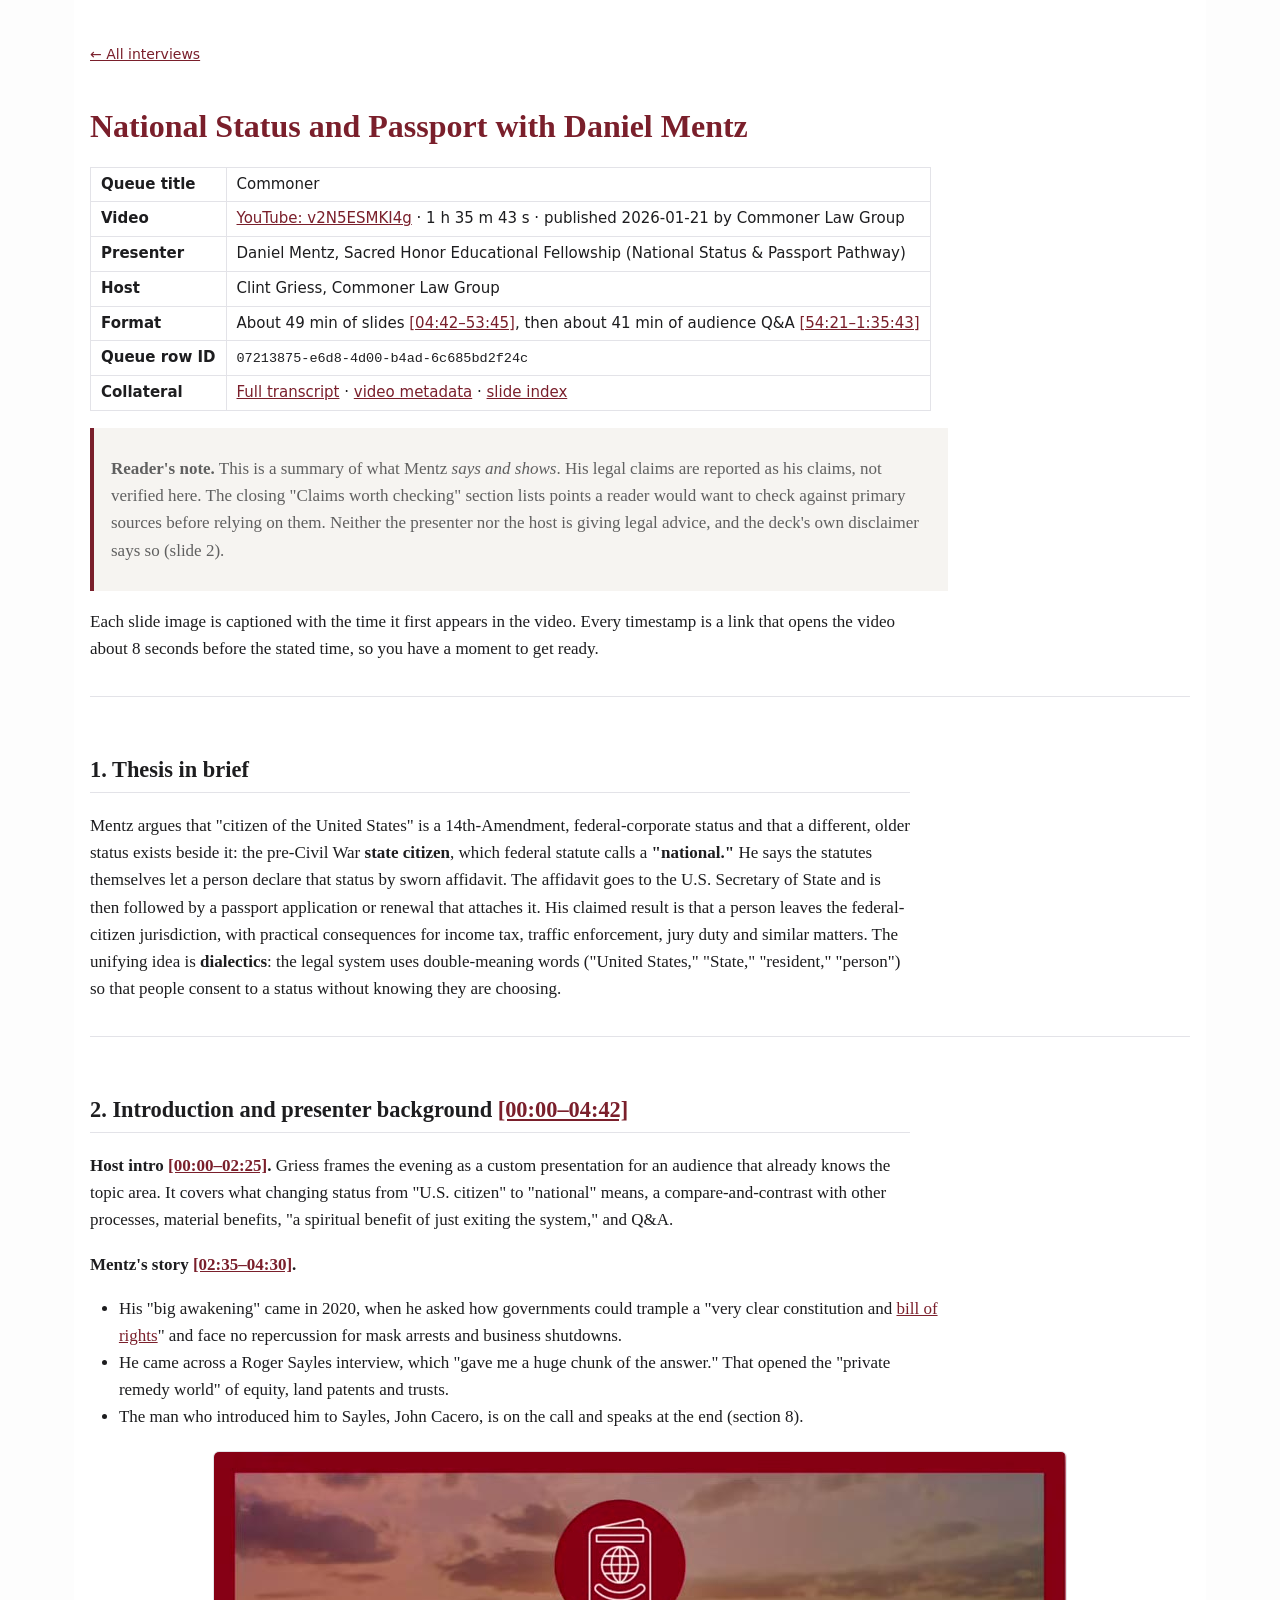
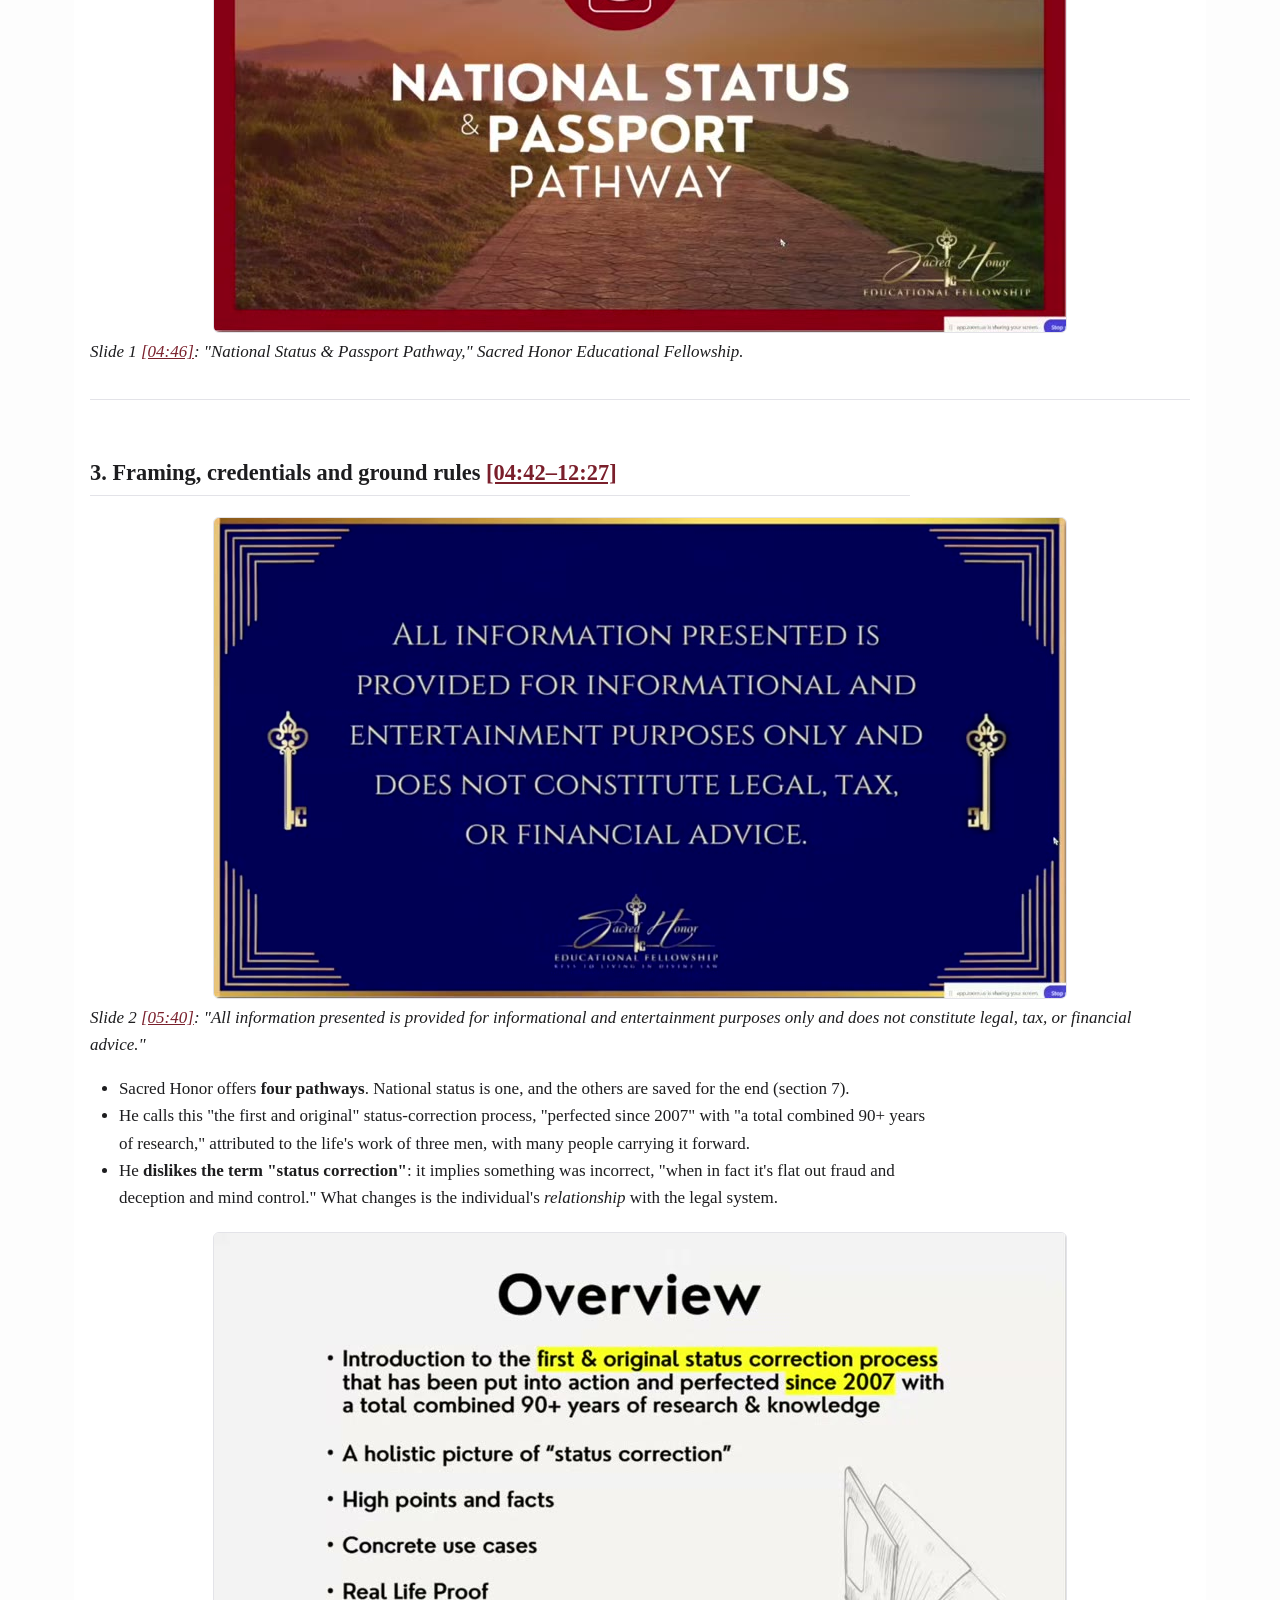
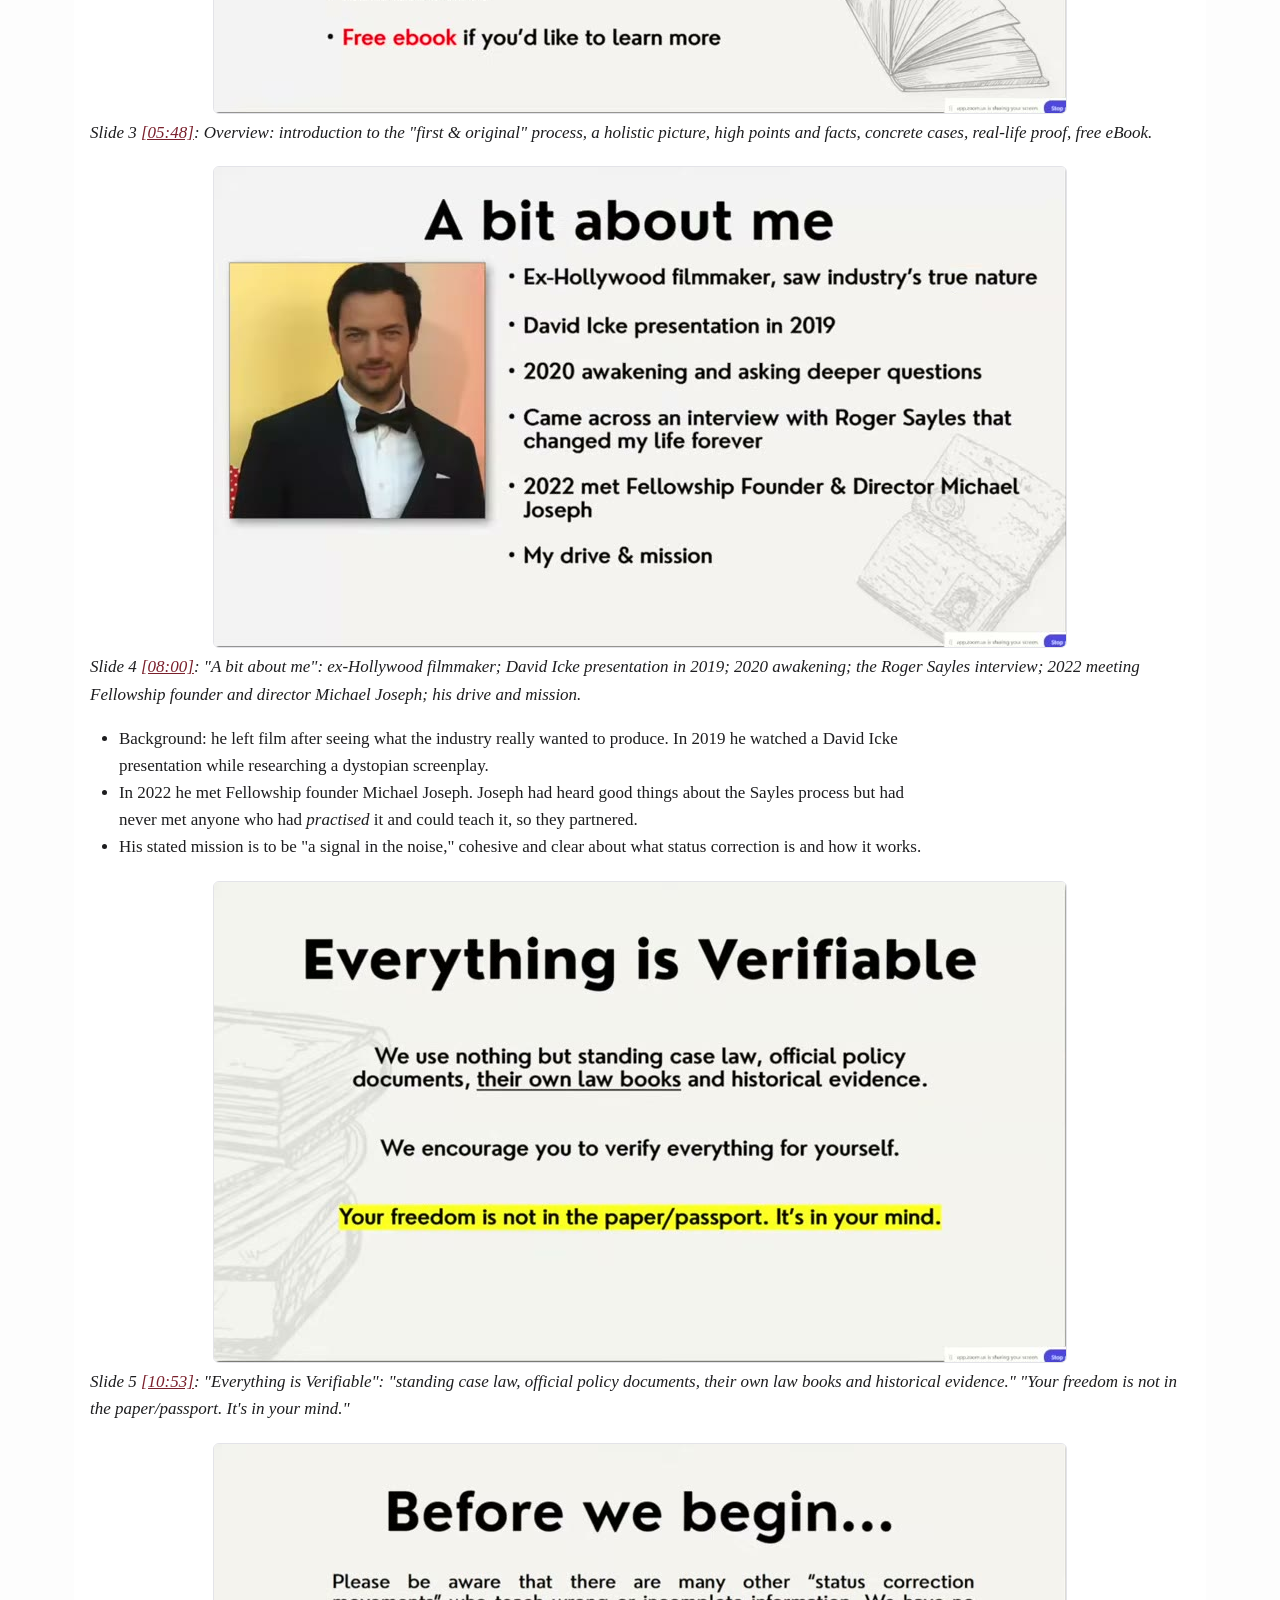
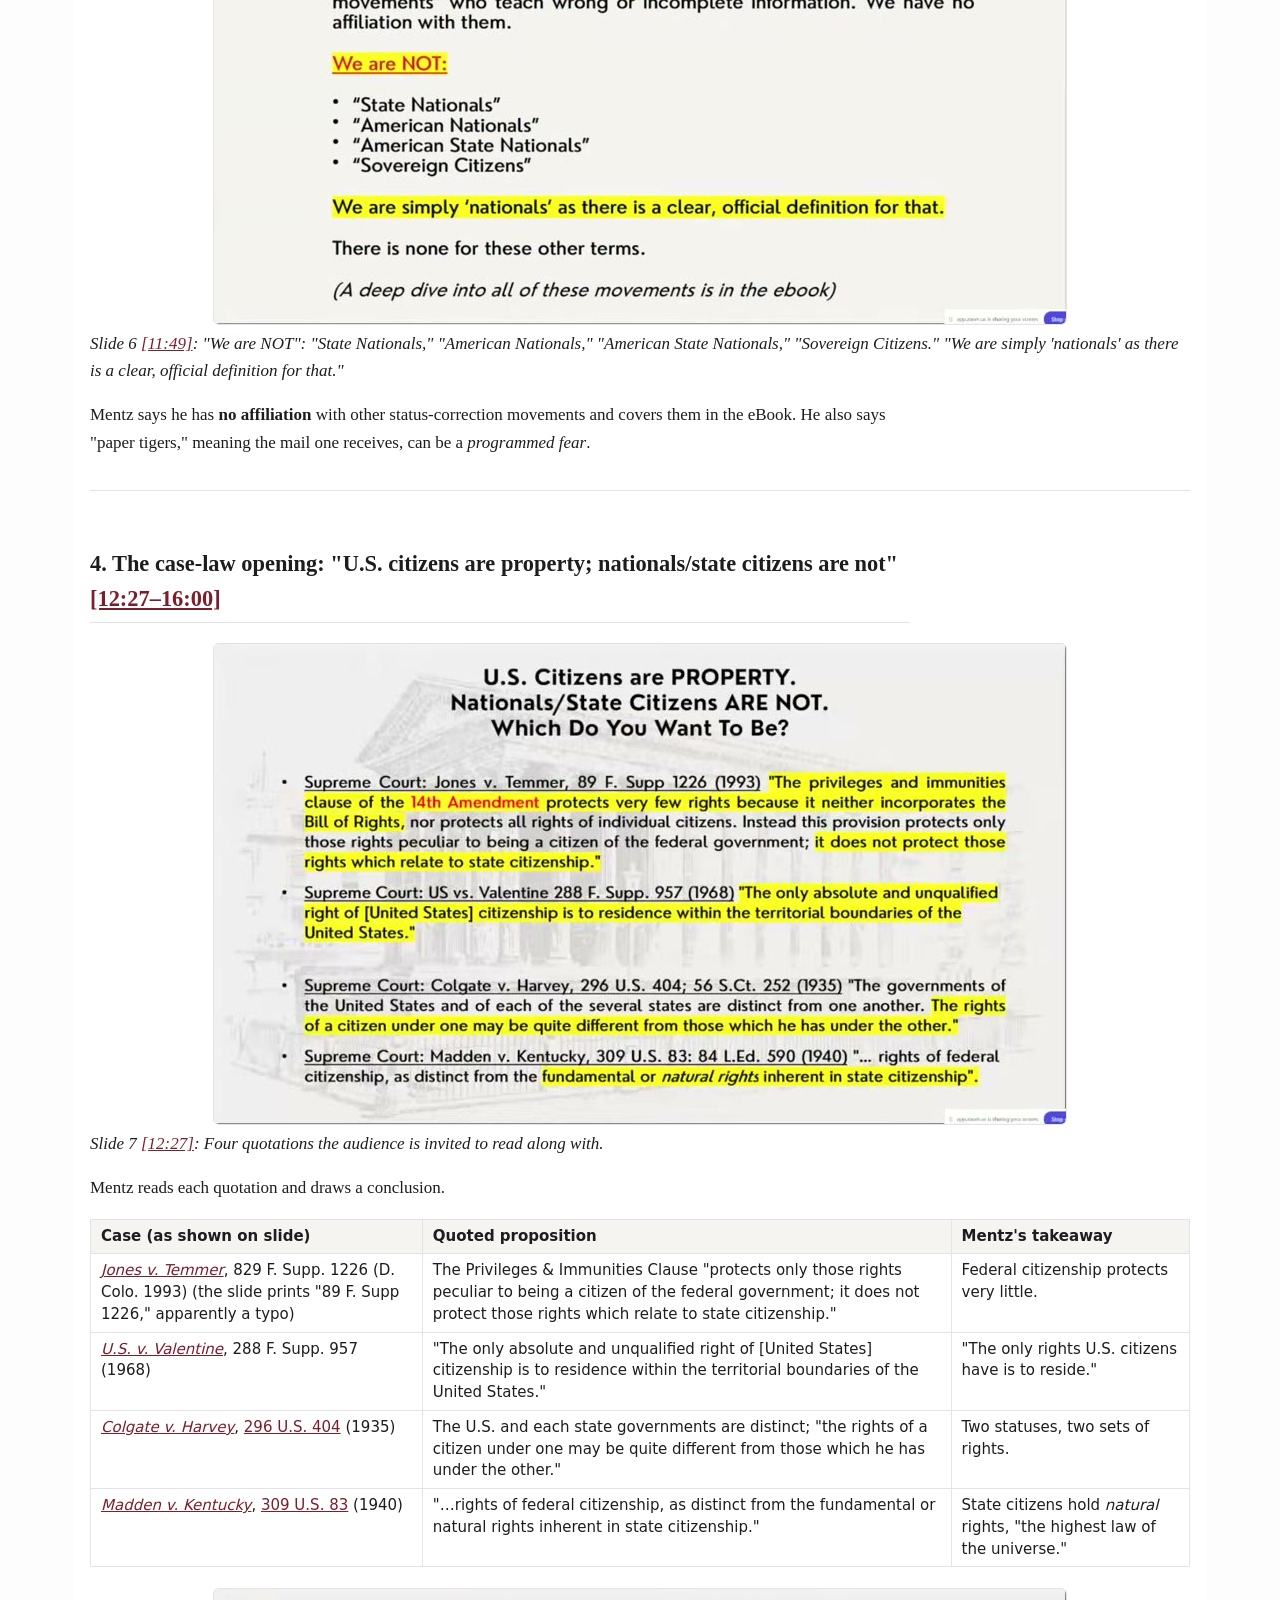
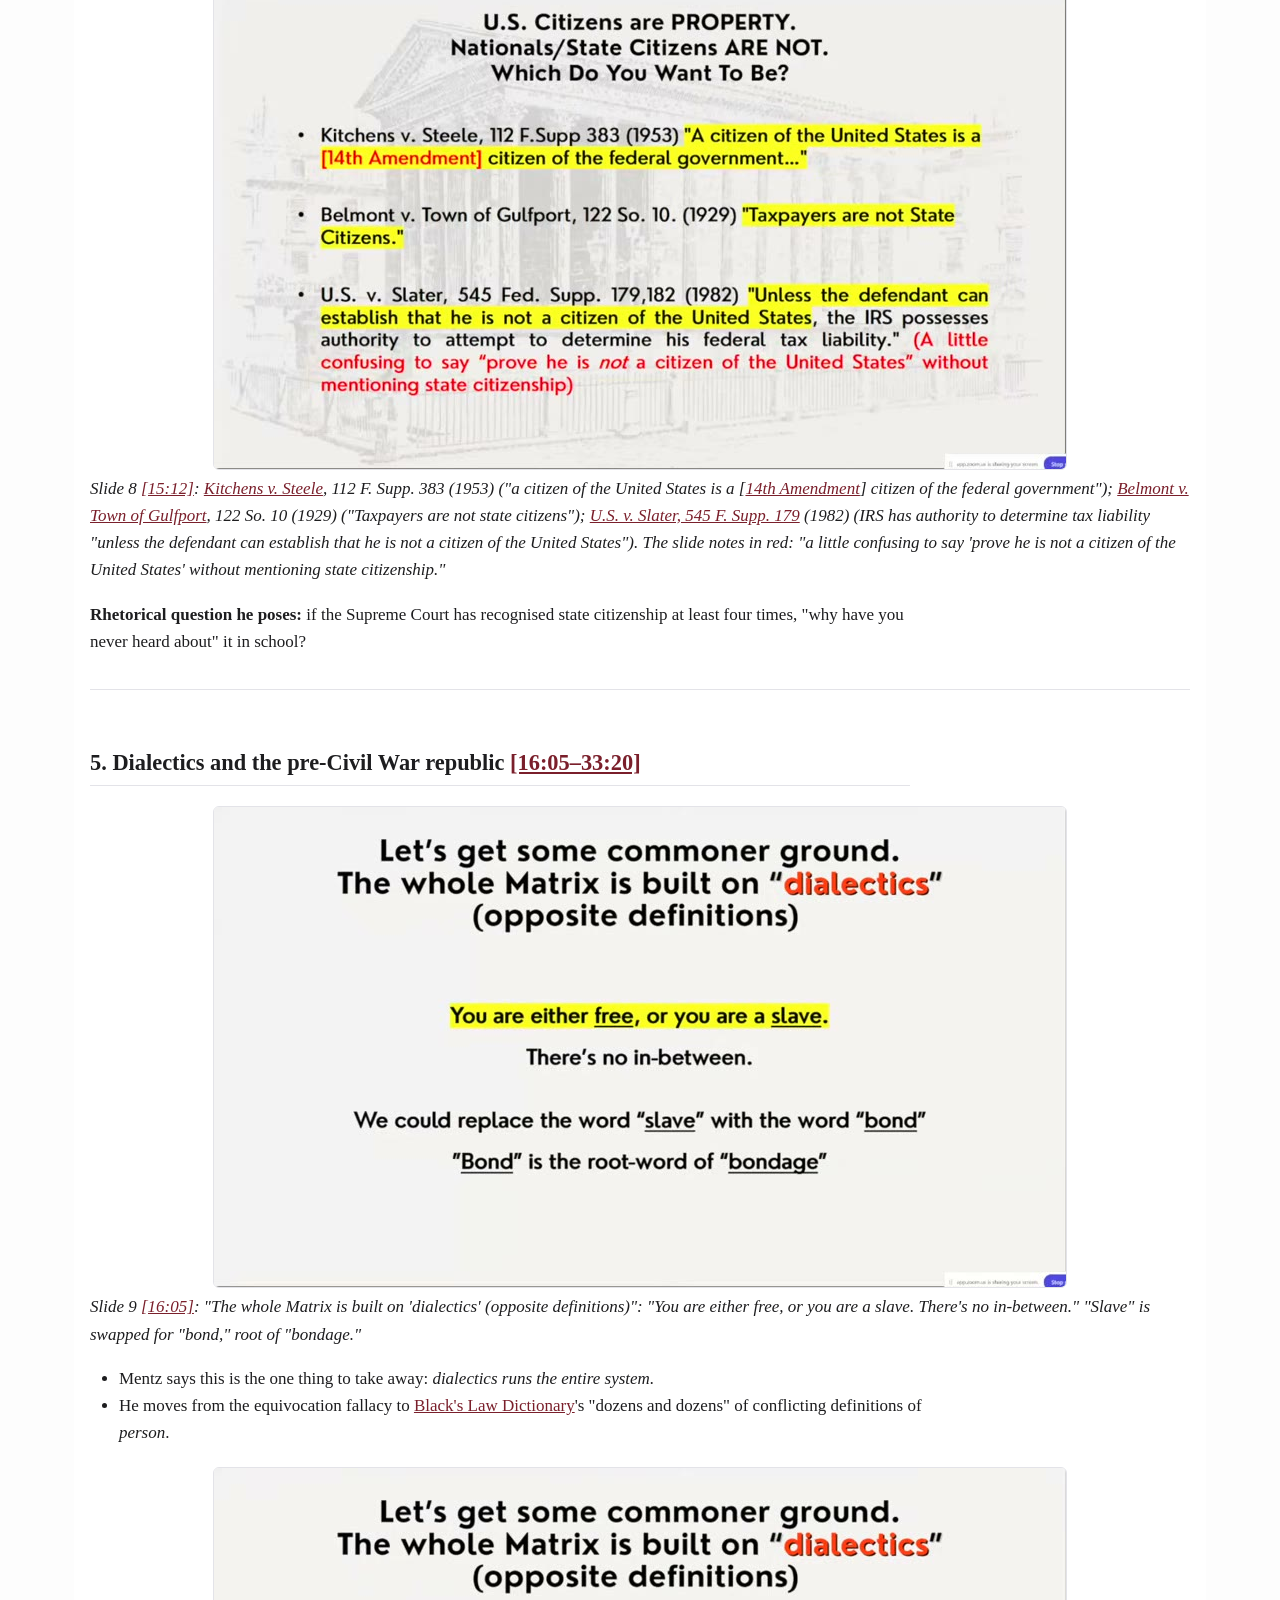
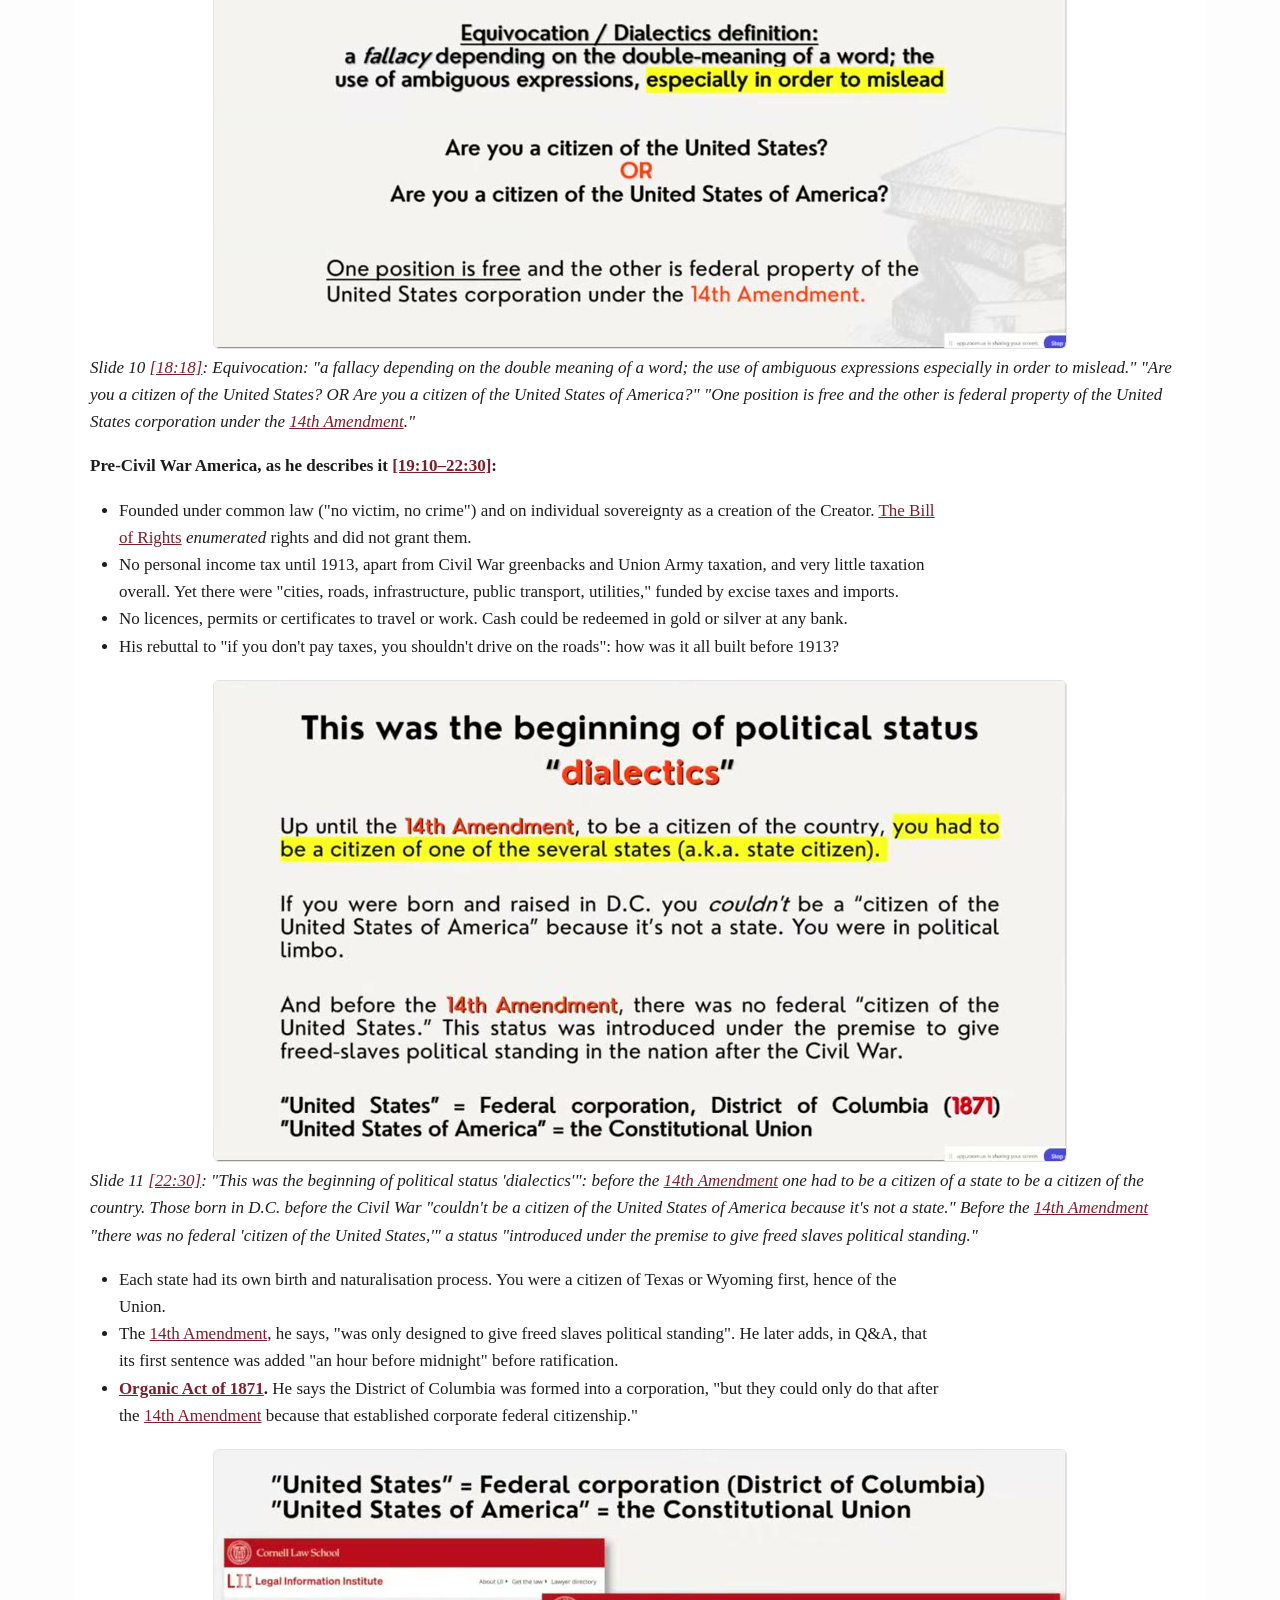
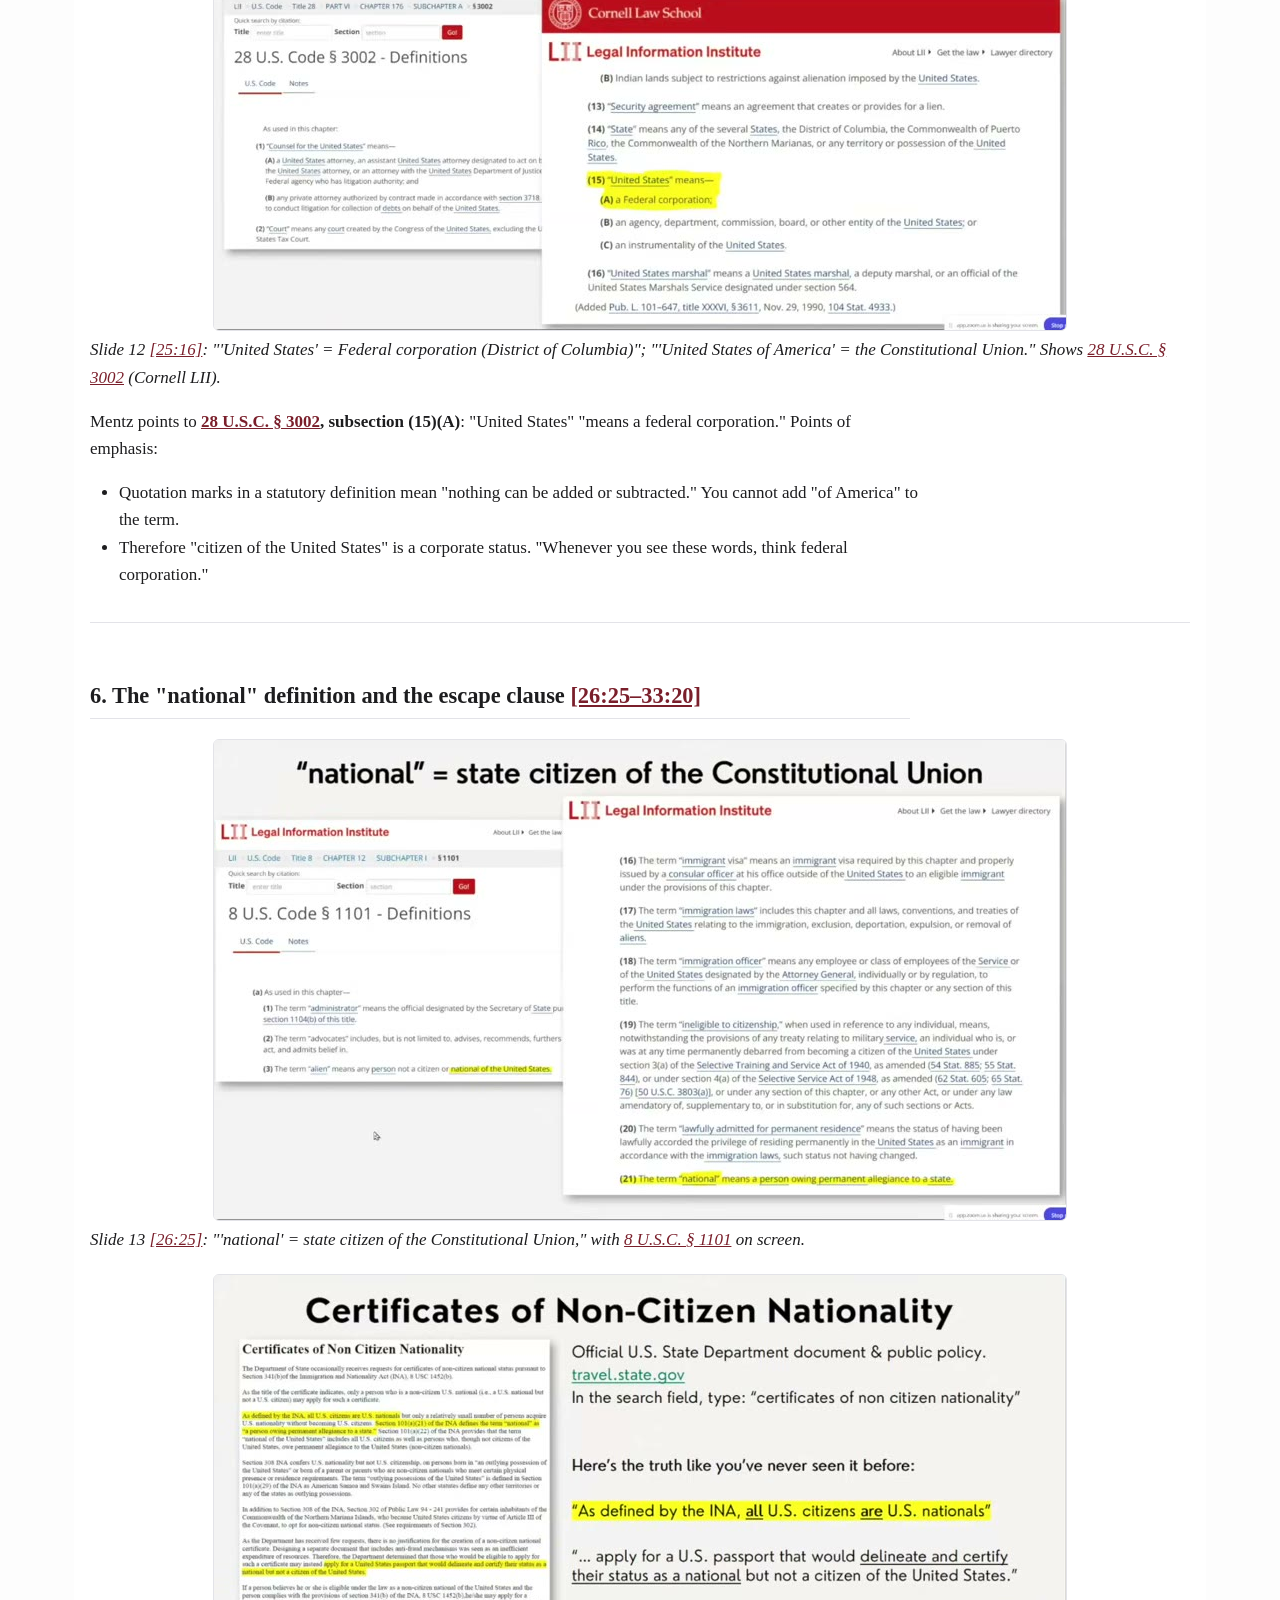
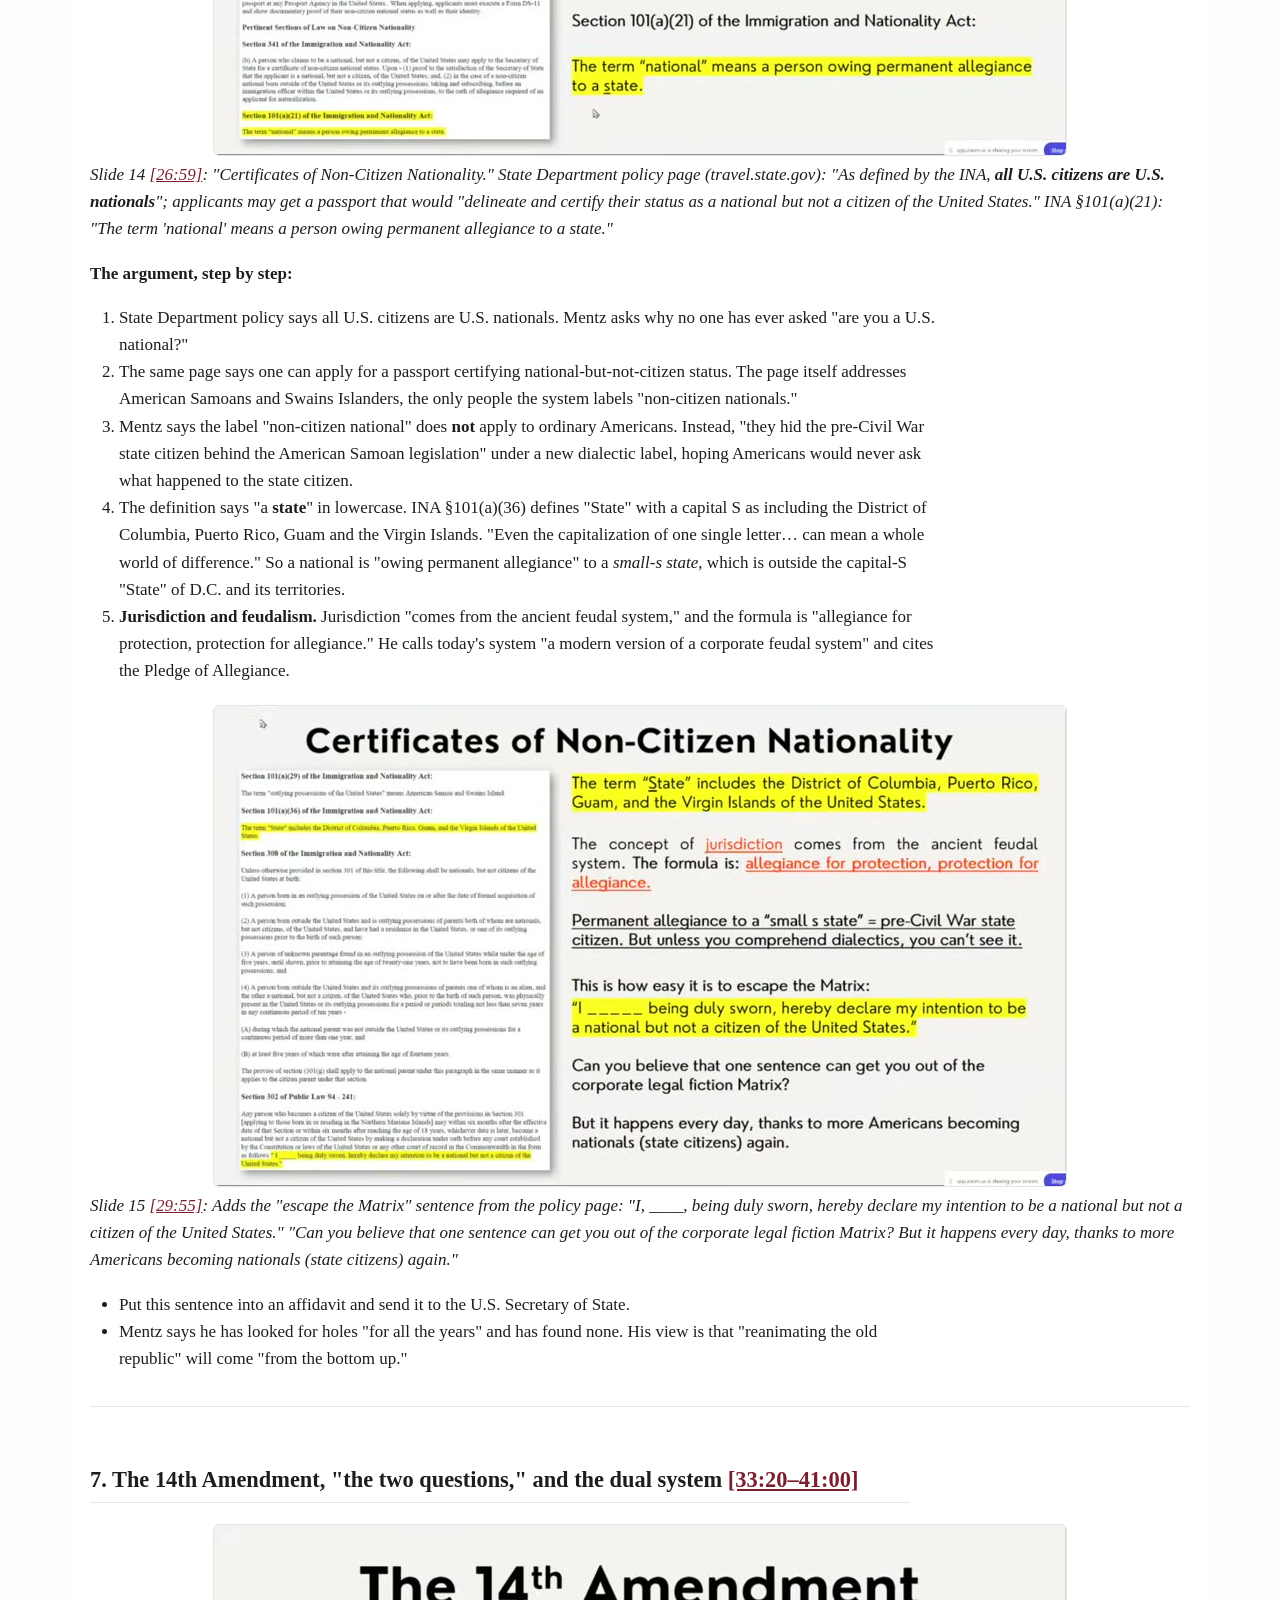
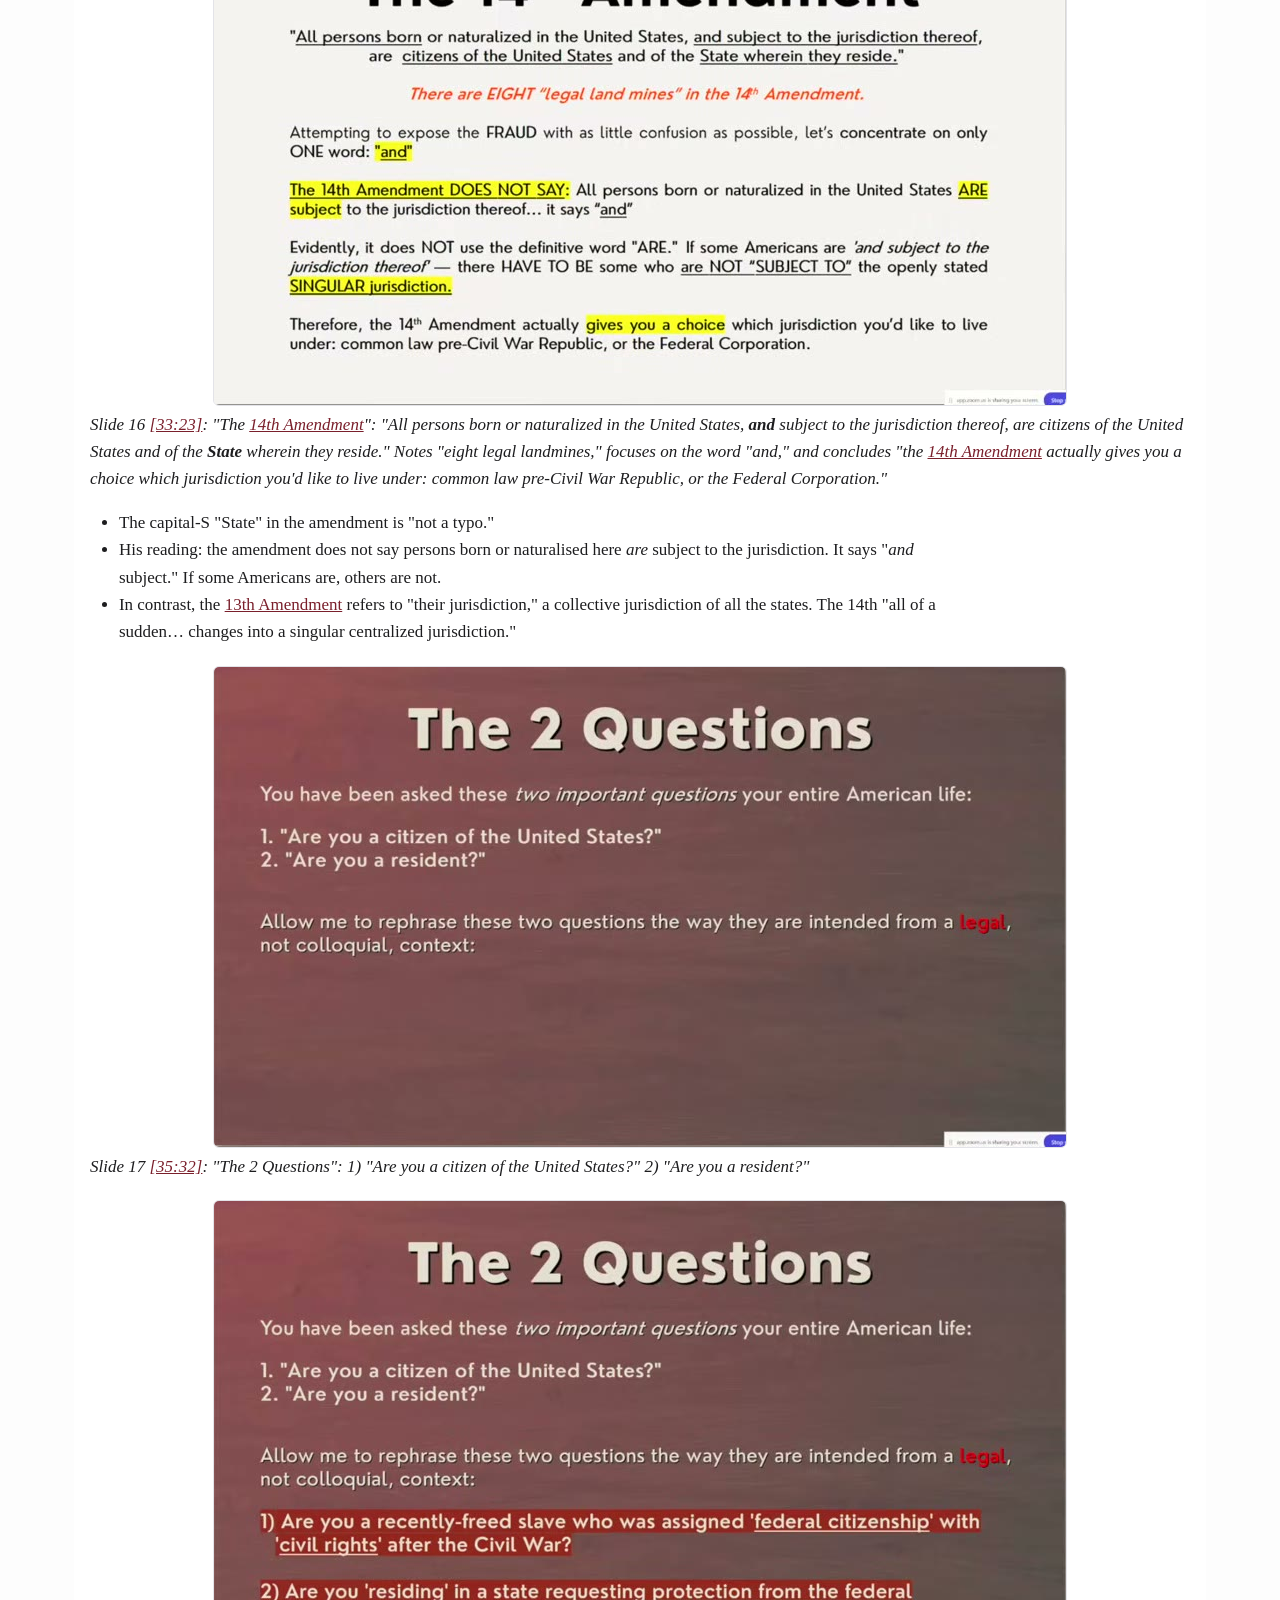
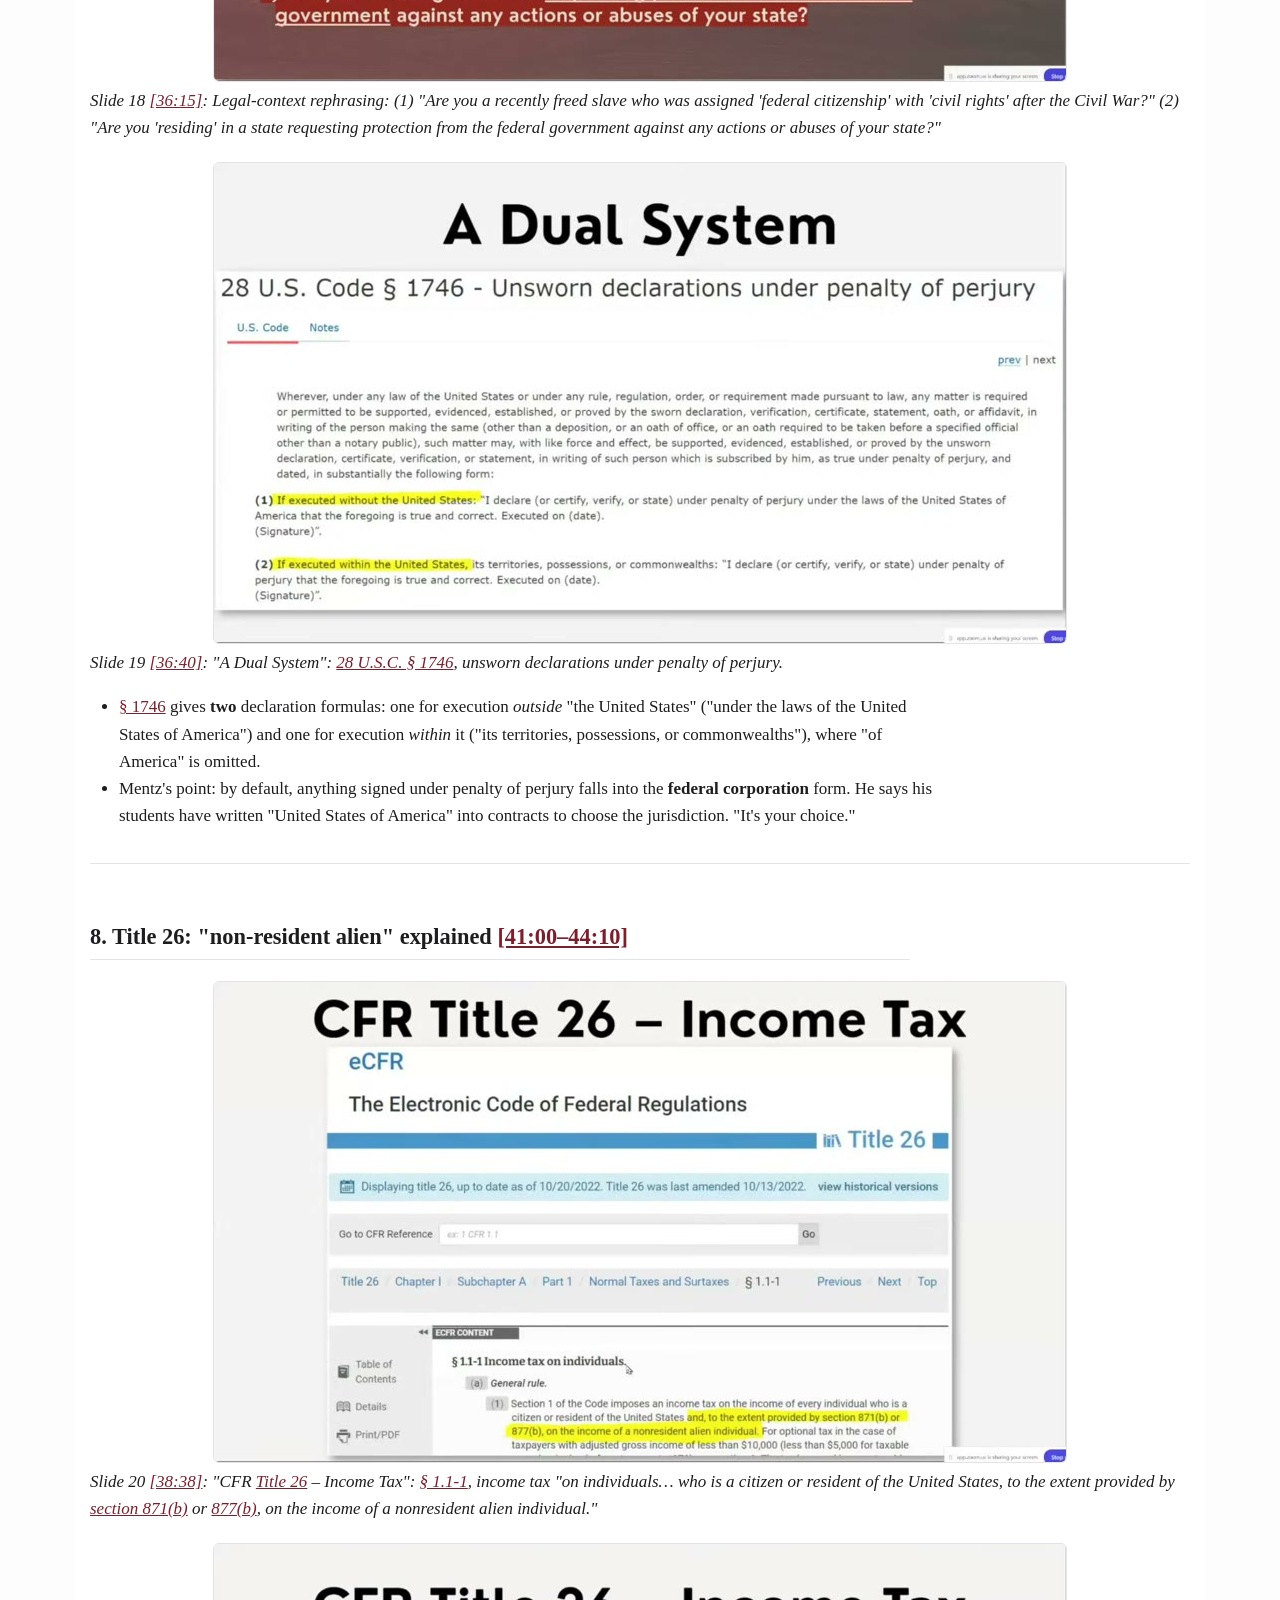
==== commit 690bace1: "Timestamps: one link form throughout 01, 02 and 03 [mm:ss] / [h:mm:ss] / [a–b] everywhere, including" ====
--- a/01.national_status_and_passport/summary.html
+++ b/01.national_status_and_passport/summary.html
@@ -212,11 +212,10 @@
 </tr>
 <tr>
 <td><strong>Format</strong></td>
-<td>About 49 min of slides (<a
-href="https://www.youtube.com/watch?v=v2N5ESMKI4g&amp;t=274s">04:42 to
-53:45</a>), then about 41 min of audience Q&amp;A (<a
-href="https://www.youtube.com/watch?v=v2N5ESMKI4g&amp;t=3253s">54:21 to
-1:35:43</a>)</td>
+<td>About 49 min of slides <a
+href="https://www.youtube.com/watch?v=v2N5ESMKI4g&amp;t=274s">[04:42–53:45]</a>,
+then about 41 min of audience Q&amp;A <a
+href="https://www.youtube.com/watch?v=v2N5ESMKI4g&amp;t=3253s">[54:21–1:35:43]</a></td>
 </tr>
 <tr>
 <td><strong>Queue row ID</strong></td>
@@ -260,15 +259,15 @@
 <h2 id="2-introduction-and-presenter-background-00000442">2.
 Introduction and presenter background <a
 href="https://www.youtube.com/watch?v=v2N5ESMKI4g&amp;t=0s">[00:00–04:42]</a></h2>
-<p><strong>Host intro (<a
-href="https://www.youtube.com/watch?v=v2N5ESMKI4g&amp;t=0s">00:00–02:25</a>).</strong>
+<p><strong>Host intro <a
+href="https://www.youtube.com/watch?v=v2N5ESMKI4g&amp;t=0s">[00:00–02:25]</a>.</strong>
 Griess frames the evening as a custom presentation for an audience that
 already knows the topic area. It covers what changing status from "U.S.
 citizen" to "national" means, a compare-and-contrast with other
 processes, material benefits, "a spiritual benefit of just exiting the
 system," and Q&amp;A.</p>
-<p><strong>Mentz's story (<a
-href="https://www.youtube.com/watch?v=v2N5ESMKI4g&amp;t=147s">02:35–04:30</a>).</strong></p>
+<p><strong>Mentz's story <a
+href="https://www.youtube.com/watch?v=v2N5ESMKI4g&amp;t=147s">[02:35–04:30]</a>.</strong></p>
 <ul>
 <li>His "big awakening" came in 2020, when he asked how governments
 could trample a "very clear constitution and <a
@@ -860,7 +859,7 @@
 <tbody>
 <tr>
 <td><a
-href="https://www.youtube.com/watch?v=v2N5ESMKI4g&amp;t=3253s">54:21</a></td>
+href="https://www.youtube.com/watch?v=v2N5ESMKI4g&amp;t=3253s">[54:21]</a></td>
 <td>Reaction from host on "problem-reaction-solution"; did they plan the
 Civil War?</td>
 <td>"International bankers" tried to subvert the republic through the
@@ -871,7 +870,7 @@
 </tr>
 <tr>
 <td><a
-href="https://www.youtube.com/watch?v=v2N5ESMKI4g&amp;t=3373s">56:21</a></td>
+href="https://www.youtube.com/watch?v=v2N5ESMKI4g&amp;t=3373s">[56:21]</a></td>
 <td>Which U.S. Code titles do nationals remain subject to?</td>
 <td>"None," except provisions naming nationals, and those are usually
 exemptions. A recent executive order on citizenship said its definitions
@@ -881,7 +880,7 @@
 </tr>
 <tr>
 <td><a
-href="https://www.youtube.com/watch?v=v2N5ESMKI4g&amp;t=3497s">58:25</a></td>
+href="https://www.youtube.com/watch?v=v2N5ESMKI4g&amp;t=3497s">[58:25]</a></td>
 <td>Positive law vs. non-positive law</td>
 <td>Positive law passes the House and Senate, is signed, and enters the
 Statutes at Large. The U.S. Code and CFR are "filtered, sliced and
@@ -890,7 +889,7 @@
 </tr>
 <tr>
 <td><a
-href="https://www.youtube.com/watch?v=v2N5ESMKI4g&amp;t=3571s">59:39</a></td>
+href="https://www.youtube.com/watch?v=v2N5ESMKI4g&amp;t=3571s">[59:39]</a></td>
 <td>TSA</td>
 <td>An unsolved item: express lines for nationals existed and were
 removed. "Whenever they remove something they have to keep the remedy in
@@ -899,7 +898,7 @@
 </tr>
 <tr>
 <td><a
-href="https://www.youtube.com/watch?v=v2N5ESMKI4g&amp;t=3680s">1:01:28</a></td>
+href="https://www.youtube.com/watch?v=v2N5ESMKI4g&amp;t=3680s">[1:01:28]</a></td>
 <td>Withholding opt-out, but the IRS still says she owes</td>
 <td>Withholding forms don't change the IRS's view of liability. The fix
 is to "rinse and repeat your documents." An IRS "invitation" to file is
@@ -908,7 +907,7 @@
 </tr>
 <tr>
 <td><a
-href="https://www.youtube.com/watch?v=v2N5ESMKI4g&amp;t=3763s">1:02:51</a></td>
+href="https://www.youtube.com/watch?v=v2N5ESMKI4g&amp;t=3763s">[1:02:51]</a></td>
 <td>DS-11 vs. DS-82 for the do-not-detain list?</td>
 <td>Either. "It's not the form… it's what's on file with the U.S.
 Secretary of State." Step 1: notarise the affidavit and send it to the
@@ -917,7 +916,7 @@
 </tr>
 <tr>
 <td><a
-href="https://www.youtube.com/watch?v=v2N5ESMKI4g&amp;t=3888s">1:04:56</a></td>
+href="https://www.youtube.com/watch?v=v2N5ESMKI4g&amp;t=3888s">[1:04:56]</a></td>
 <td>Comparison with another outfit (Copper Moonshine)</td>
 <td>"We actually are using most of their technique, but we refined it."
 Its limitation, in his view: it changes status only on the passport. The
@@ -929,7 +928,7 @@
 </tr>
 <tr>
 <td><a
-href="https://www.youtube.com/watch?v=v2N5ESMKI4g&amp;t=4019s">1:07:07</a></td>
+href="https://www.youtube.com/watch?v=v2N5ESMKI4g&amp;t=4019s">[1:07:07]</a></td>
 <td>Biometrics at airports</td>
 <td>"I don't think they can make it universal here because we're in a
 <strong>voluntary feudal system</strong>." Keep a question in your
@@ -937,7 +936,7 @@
 </tr>
 <tr>
 <td><a
-href="https://www.youtube.com/watch?v=v2N5ESMKI4g&amp;t=4102s">1:08:30</a></td>
+href="https://www.youtube.com/watch?v=v2N5ESMKI4g&amp;t=4102s">[1:08:30]</a></td>
 <td>(Mentz, on opt-outs)</td>
 <td>"There's always a way out." Examples: the 508(c)(1)(A) church
 exemption, and debt discharge under the <a
@@ -948,7 +947,7 @@
 </tr>
 <tr>
 <td><a
-href="https://www.youtube.com/watch?v=v2N5ESMKI4g&amp;t=4262s">1:11:10</a></td>
+href="https://www.youtube.com/watch?v=v2N5ESMKI4g&amp;t=4262s">[1:11:10]</a></td>
 <td>Does the passport look different? Stars?</td>
 <td>No physical difference. Stars on the passport card are irrelevant:
 people with three, four and five stars all got released. There are no
@@ -958,7 +957,7 @@
 </tr>
 <tr>
 <td><a
-href="https://www.youtube.com/watch?v=v2N5ESMKI4g&amp;t=4411s">1:13:39</a></td>
+href="https://www.youtube.com/watch?v=v2N5ESMKI4g&amp;t=4411s">[1:13:39]</a></td>
 <td>Free travel: does the vehicle code apply? Registration?
 Licence?</td>
 <td>"Technically yes [it no longer applies], but the cops will not
@@ -972,13 +971,13 @@
 </tr>
 <tr>
 <td><a
-href="https://www.youtube.com/watch?v=v2N5ESMKI4g&amp;t=4617s">1:17:05</a></td>
+href="https://www.youtube.com/watch?v=v2N5ESMKI4g&amp;t=4617s">[1:17:05]</a></td>
 <td>Veterans' benefits</td>
 <td>"You keep them." No repercussion.</td>
 </tr>
 <tr>
 <td><a
-href="https://www.youtube.com/watch?v=v2N5ESMKI4g&amp;t=4637s">1:17:25</a></td>
+href="https://www.youtube.com/watch?v=v2N5ESMKI4g&amp;t=4637s">[1:17:25]</a></td>
 <td>A manager at the Secretary of State asked why the passport should
 look different</td>
 <td>What changes is "the information that's programmed into your
@@ -988,7 +987,7 @@
 </tr>
 <tr>
 <td><a
-href="https://www.youtube.com/watch?v=v2N5ESMKI4g&amp;t=4708s">1:18:36</a></td>
+href="https://www.youtube.com/watch?v=v2N5ESMKI4g&amp;t=4708s">[1:18:36]</a></td>
 <td>Independent contractor status</td>
 <td>Not military contractor. State and county contracting are "a gray
 zone," workable for some. He says nationals need not disclose status.
@@ -998,7 +997,7 @@
 </tr>
 <tr>
 <td><a
-href="https://www.youtube.com/watch?v=v2N5ESMKI4g&amp;t=4778s">1:19:46</a></td>
+href="https://www.youtube.com/watch?v=v2N5ESMKI4g&amp;t=4778s">[1:19:46]</a></td>
 <td>Children</td>
 <td>Both parents must become nationals first. A "children's affidavit"
 template is signed by both, then it is sent to the Secretary of State,
@@ -1008,7 +1007,7 @@
 </tr>
 <tr>
 <td><a
-href="https://www.youtube.com/watch?v=v2N5ESMKI4g&amp;t=4892s">1:21:40</a></td>
+href="https://www.youtube.com/watch?v=v2N5ESMKI4g&amp;t=4892s">[1:21:40]</a></td>
 <td>Course support</td>
 <td>Email support; a monthly one-hour membership call with a topic and
 often a success story; private one-on-one calls. <strong>Success
@@ -1018,7 +1017,7 @@
 </tr>
 <tr>
 <td><a
-href="https://www.youtube.com/watch?v=v2N5ESMKI4g&amp;t=4989s">1:23:17</a></td>
+href="https://www.youtube.com/watch?v=v2N5ESMKI4g&amp;t=4989s">[1:23:17]</a></td>
 <td>Existing contracts</td>
 <td>Not needed. One affidavit version includes language disavowing prior
 contracts that conflict with the new status. Mostly employment paperwork
@@ -1026,7 +1025,7 @@
 </tr>
 <tr>
 <td><a
-href="https://www.youtube.com/watch?v=v2N5ESMKI4g&amp;t=5050s">1:24:18</a></td>
+href="https://www.youtube.com/watch?v=v2N5ESMKI4g&amp;t=5050s">[1:24:18]</a></td>
 <td>If pulled over, what to say?</td>
 <td>A script based on equity: ask questions, make no statements ("he who
 makes a statement has the burden of proof"). Some tape the questions
@@ -1038,7 +1037,7 @@
 </tr>
 <tr>
 <td><a
-href="https://www.youtube.com/watch?v=v2N5ESMKI4g&amp;t=5172s">1:26:20</a></td>
+href="https://www.youtube.com/watch?v=v2N5ESMKI4g&amp;t=5172s">[1:26:20]</a></td>
 <td>Incarcerated people</td>
 <td>He has not dealt with it. Logistics (notarisation, certified mail)
 look hard. "Two witnesses" is a biblical alternative to notarisation. He
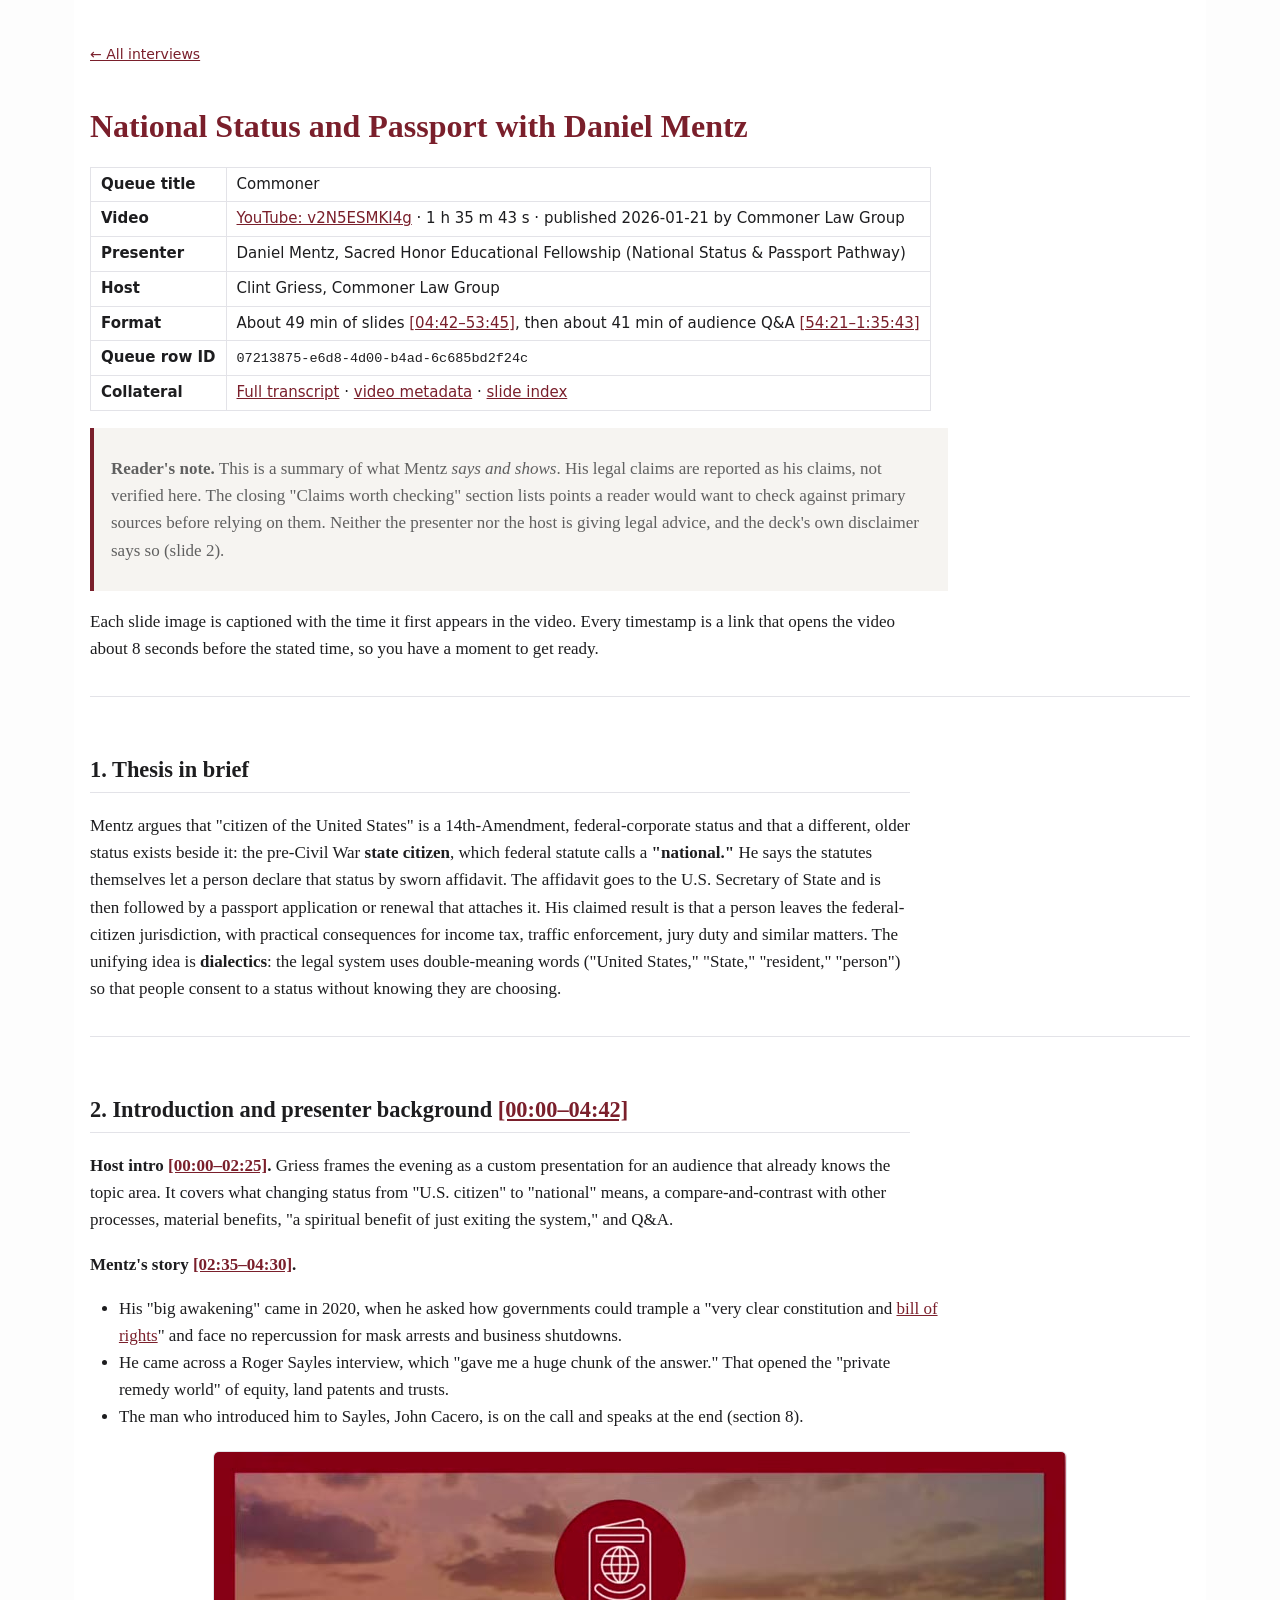
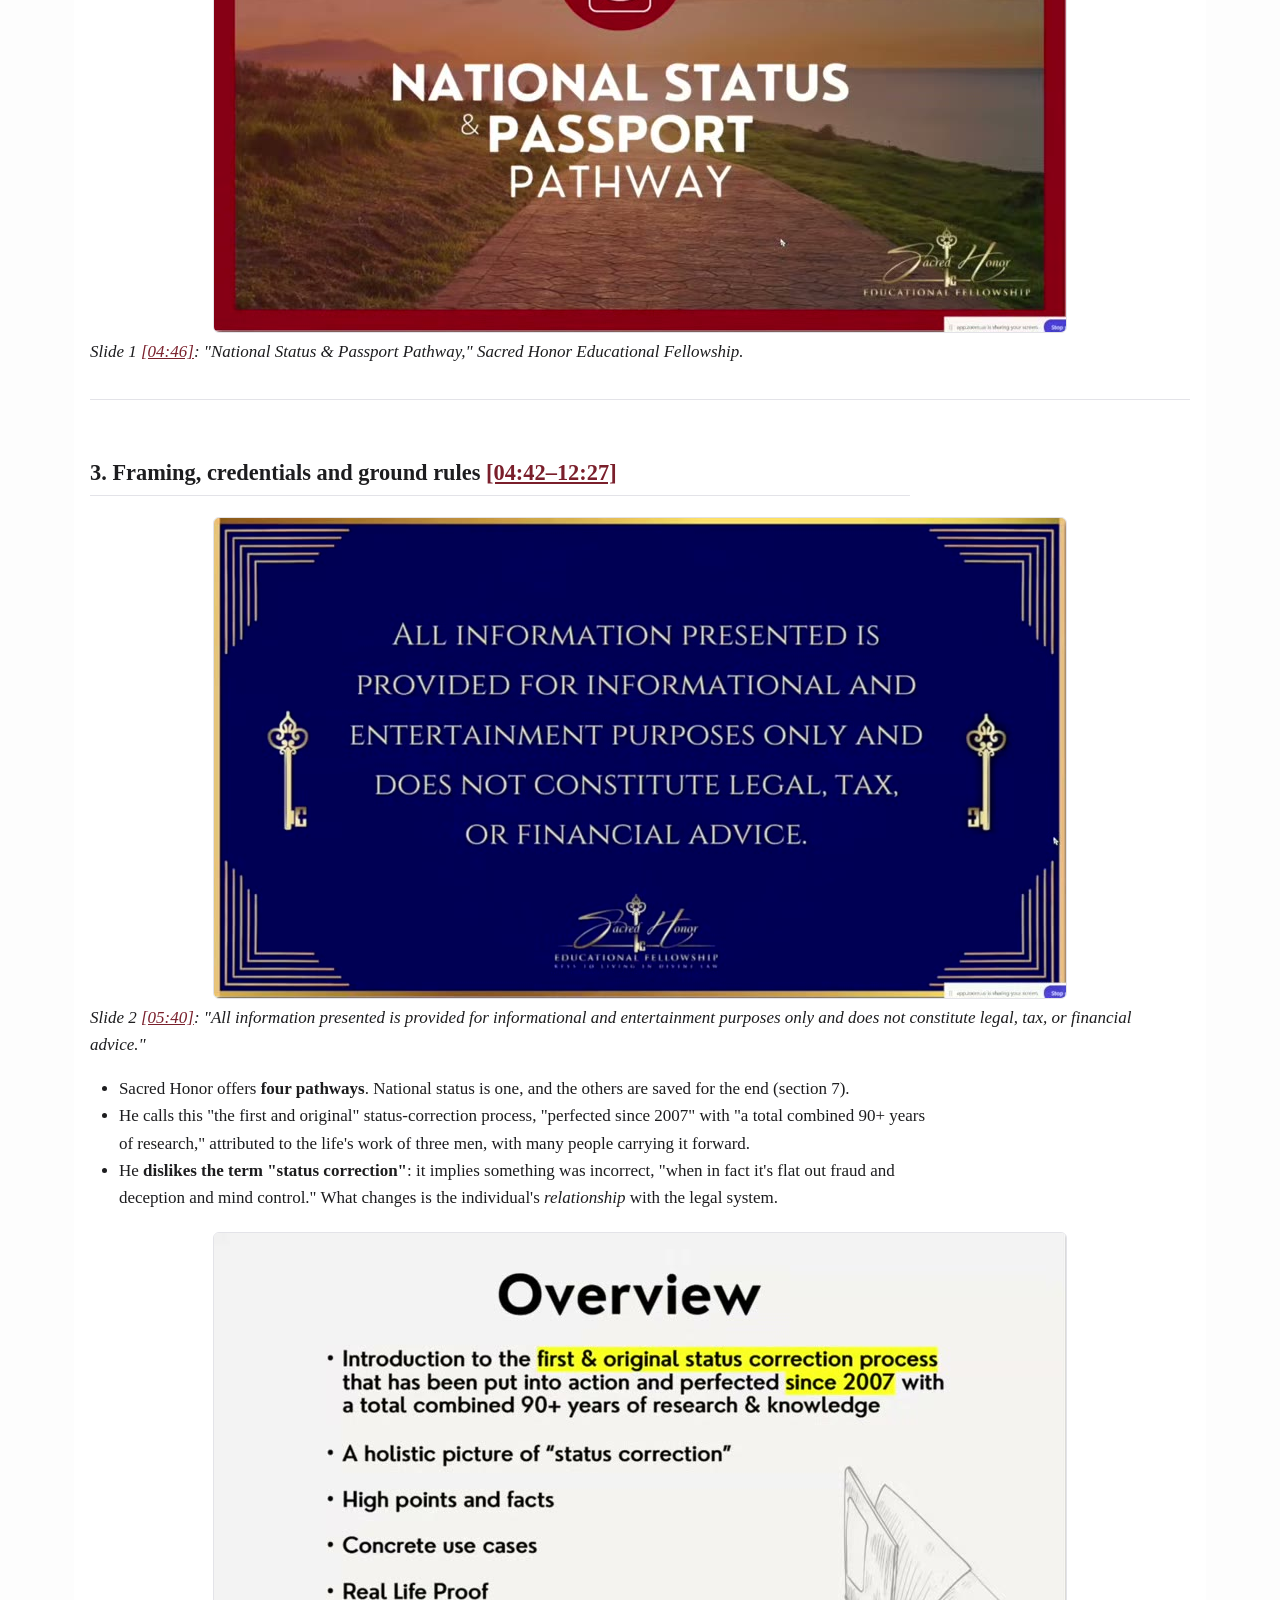
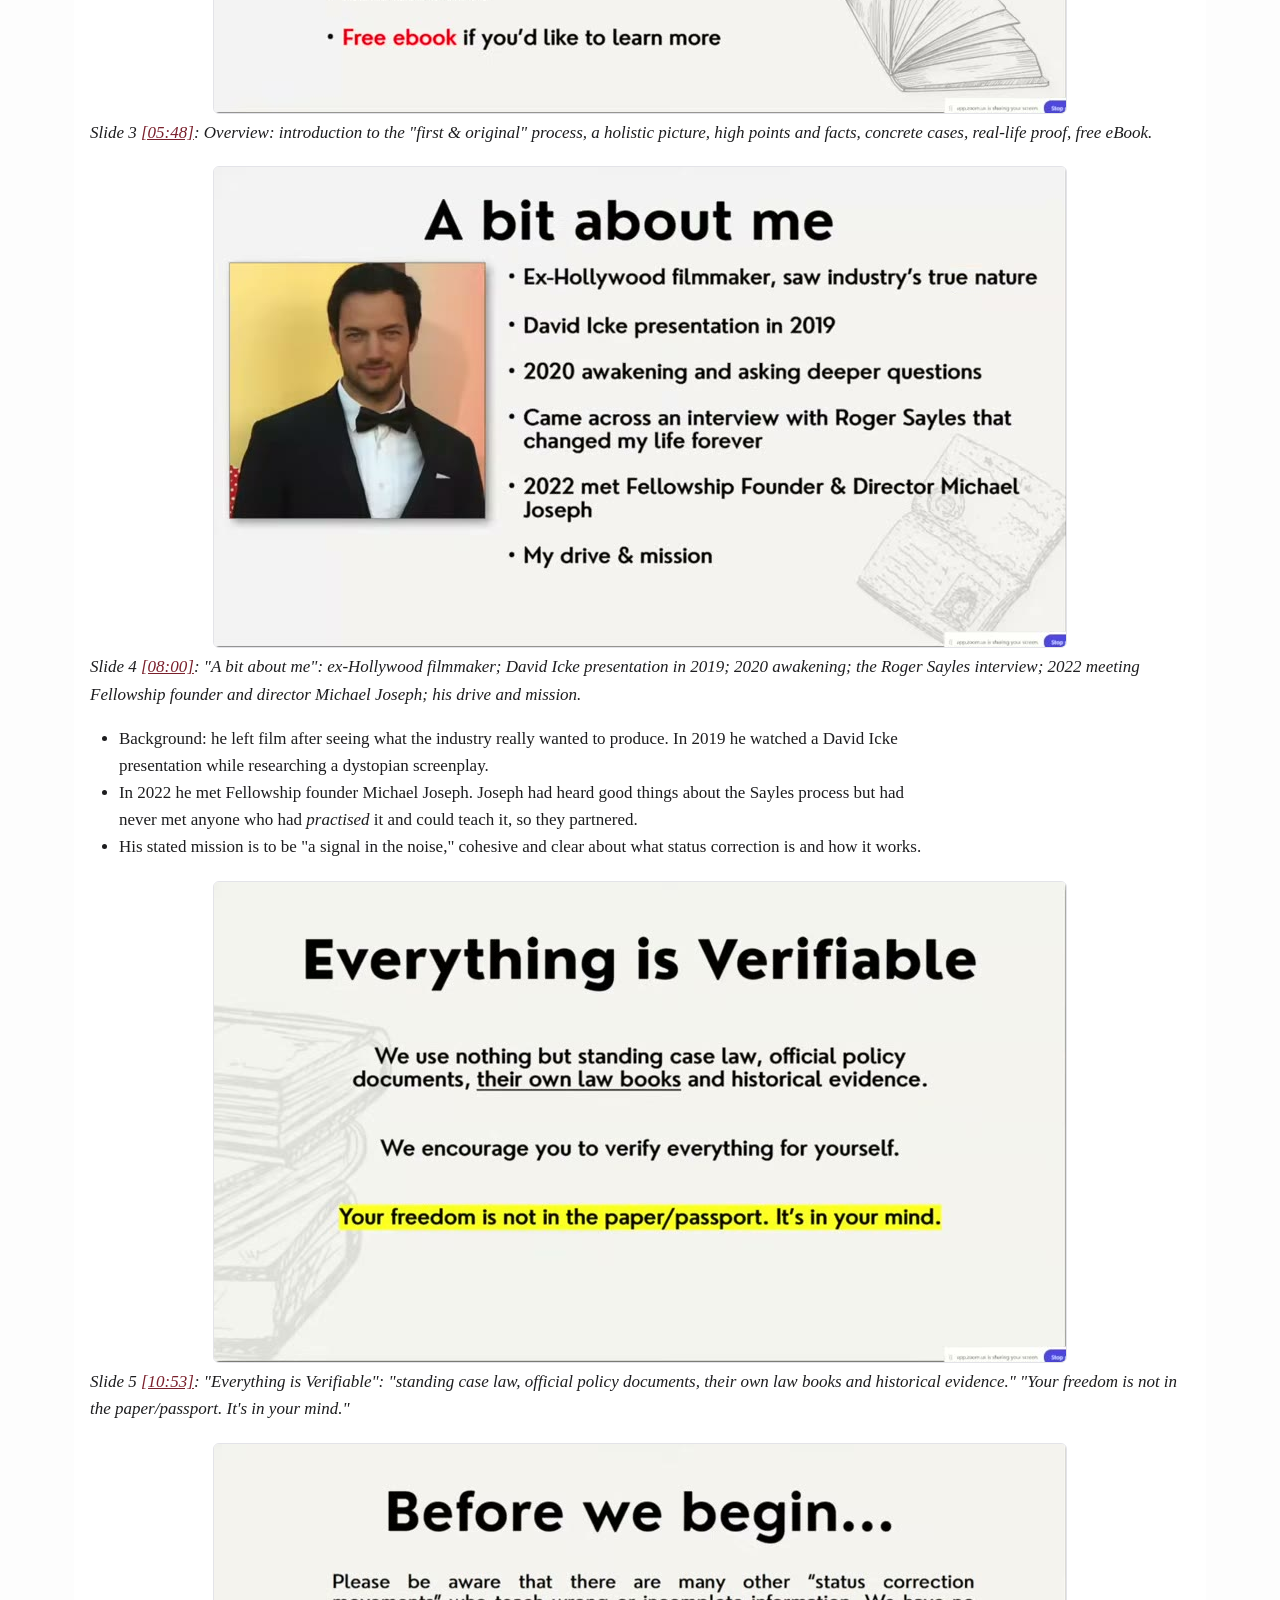
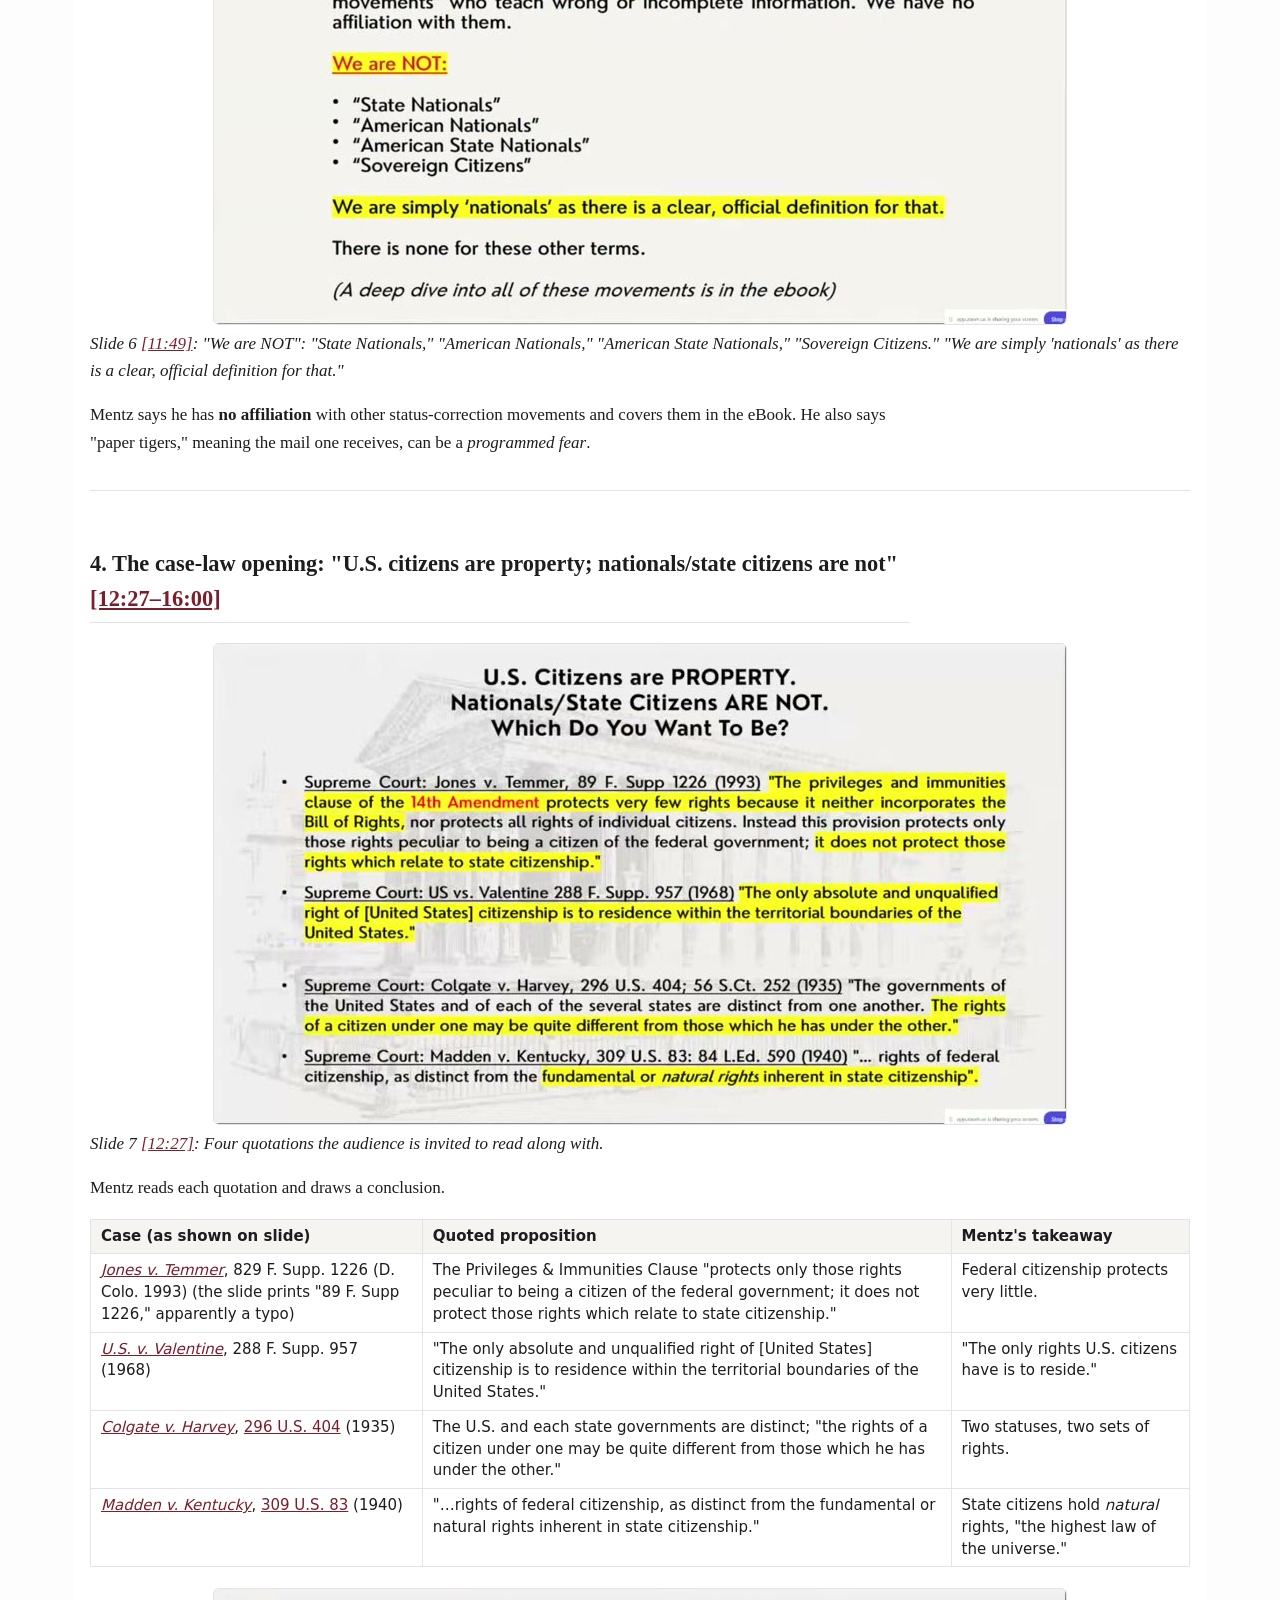
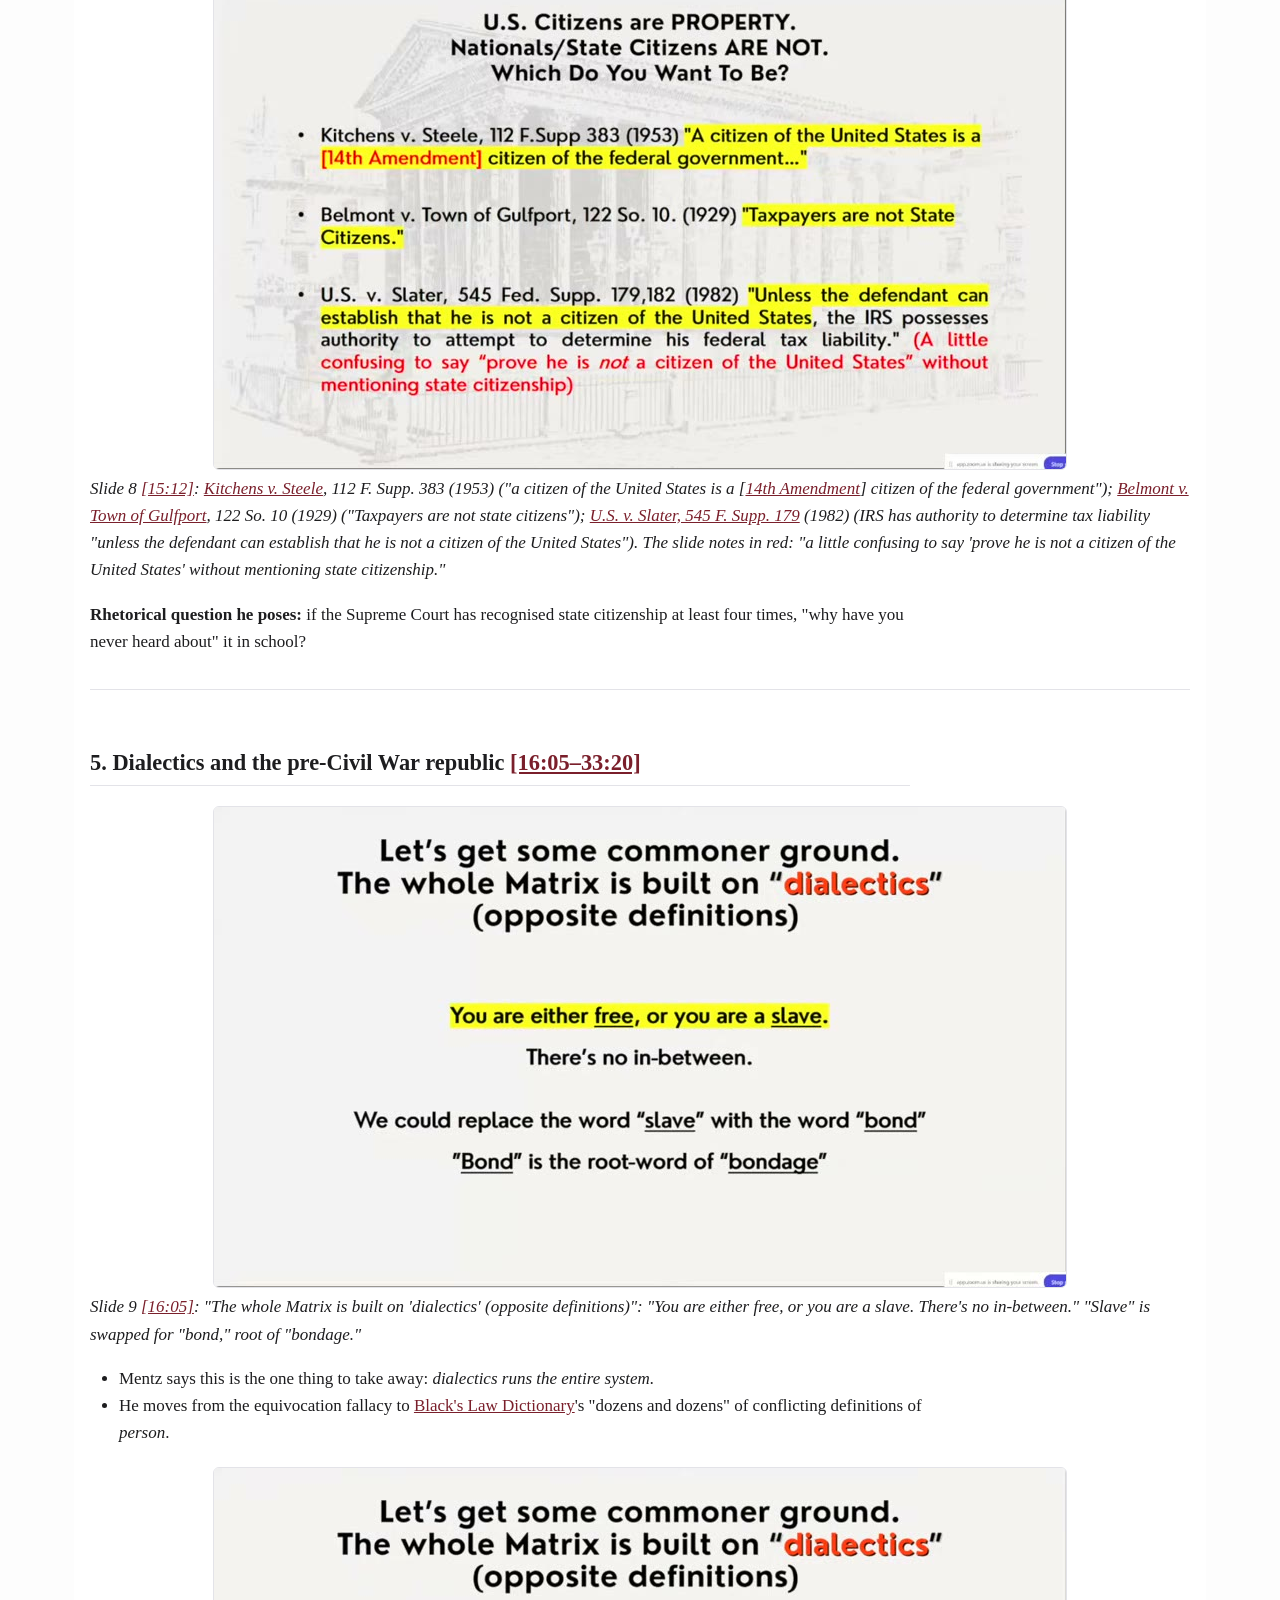
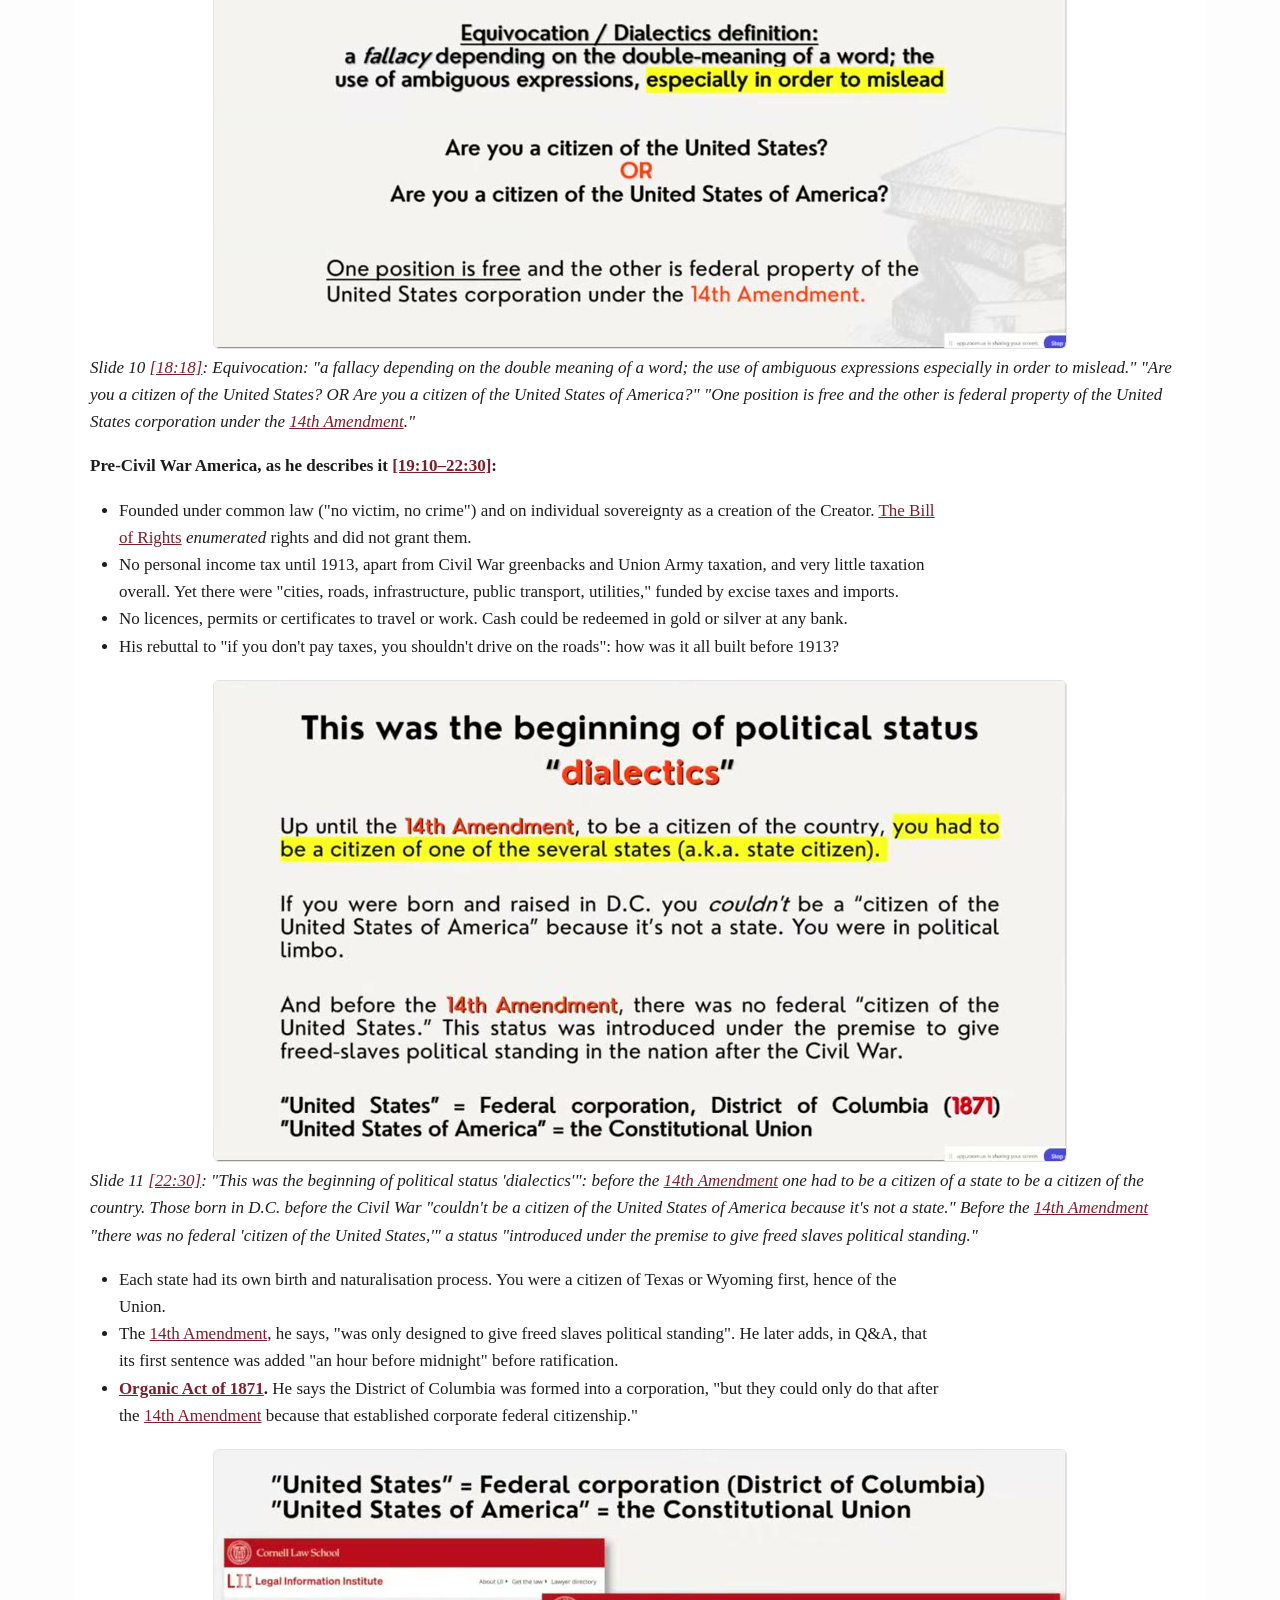
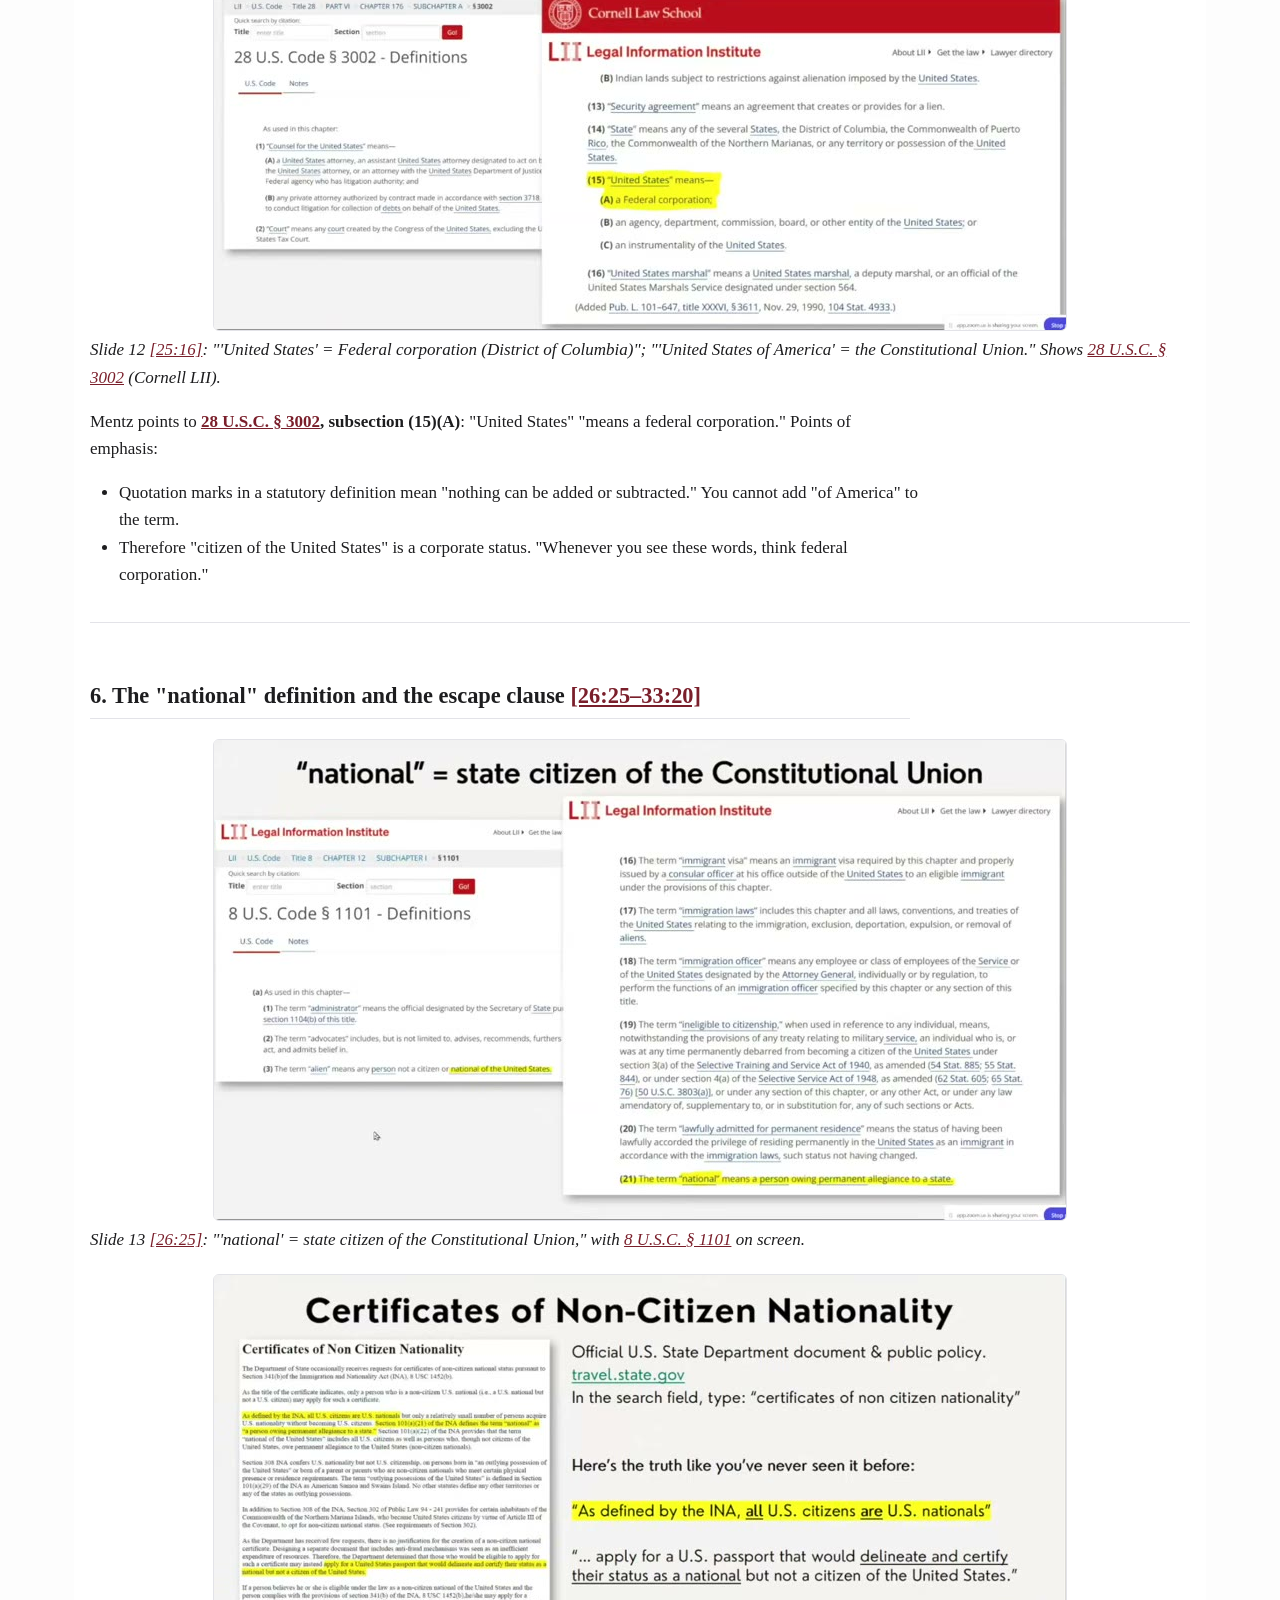
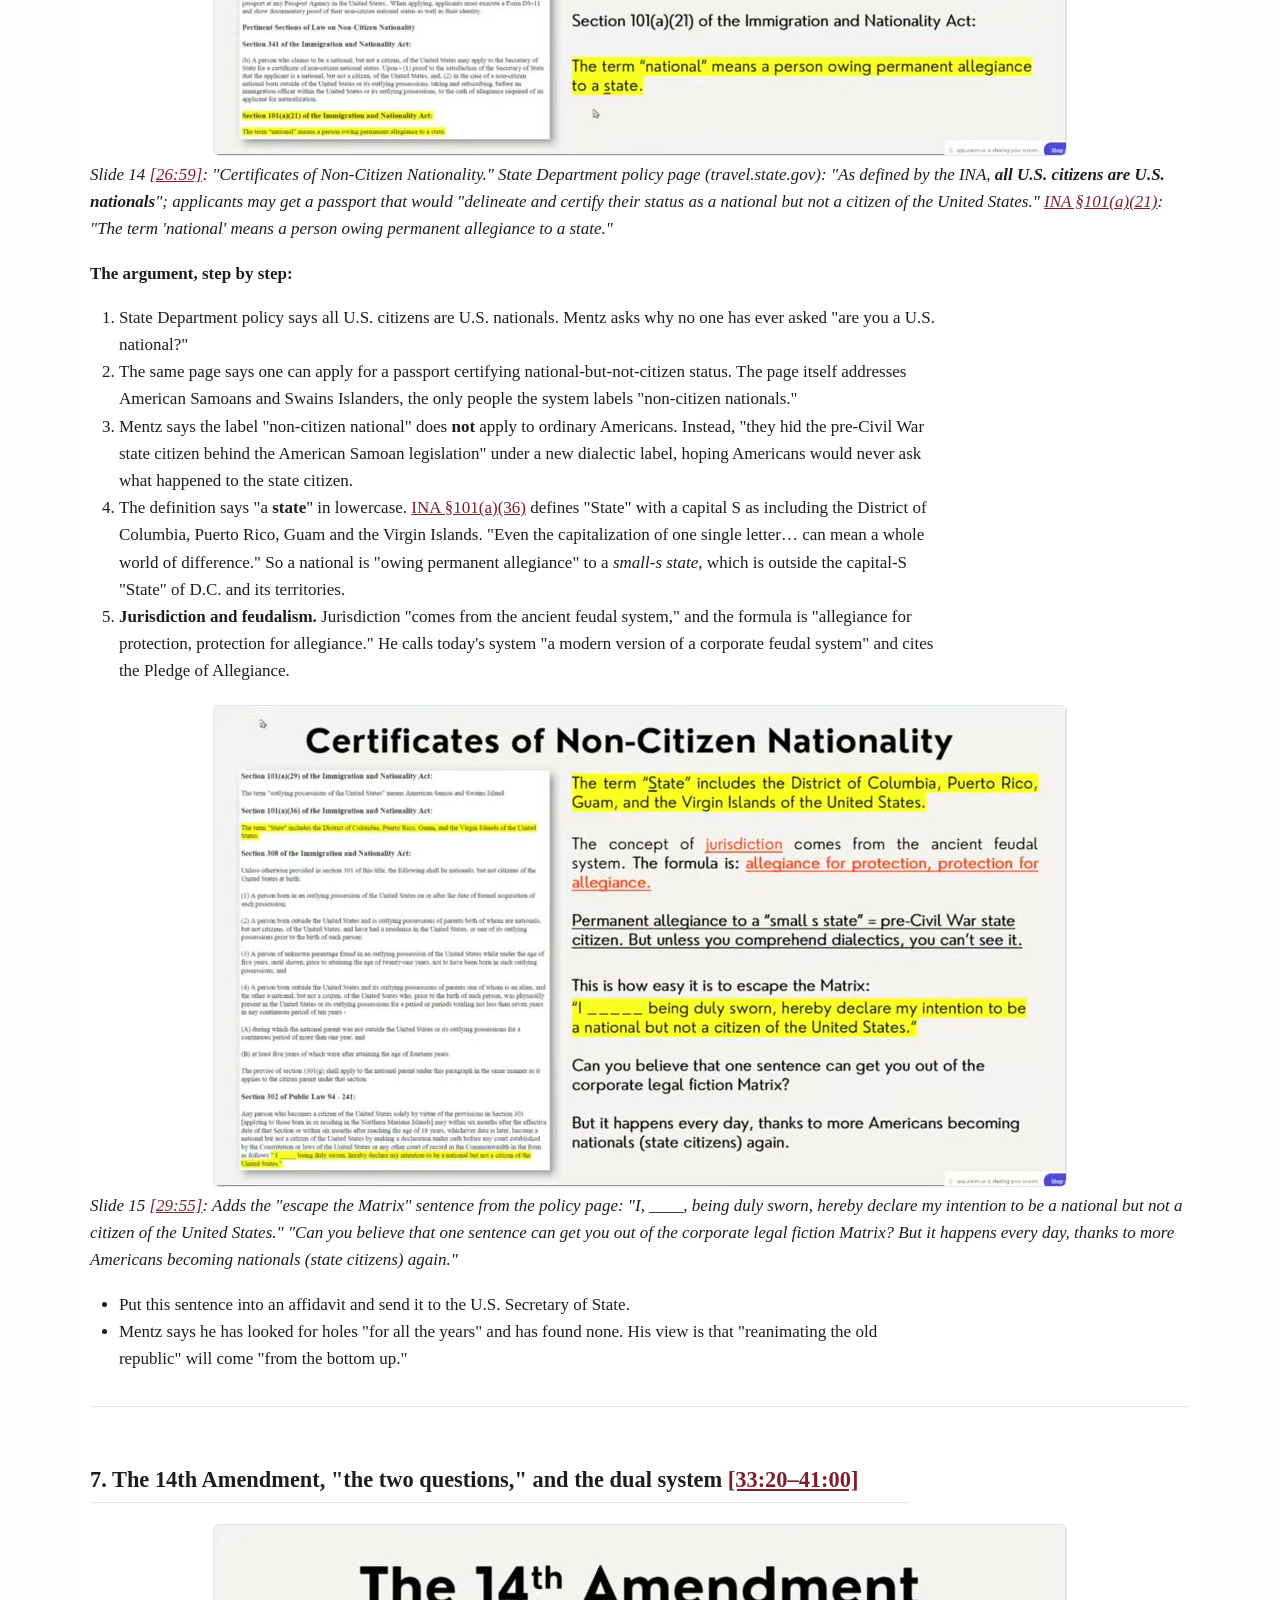
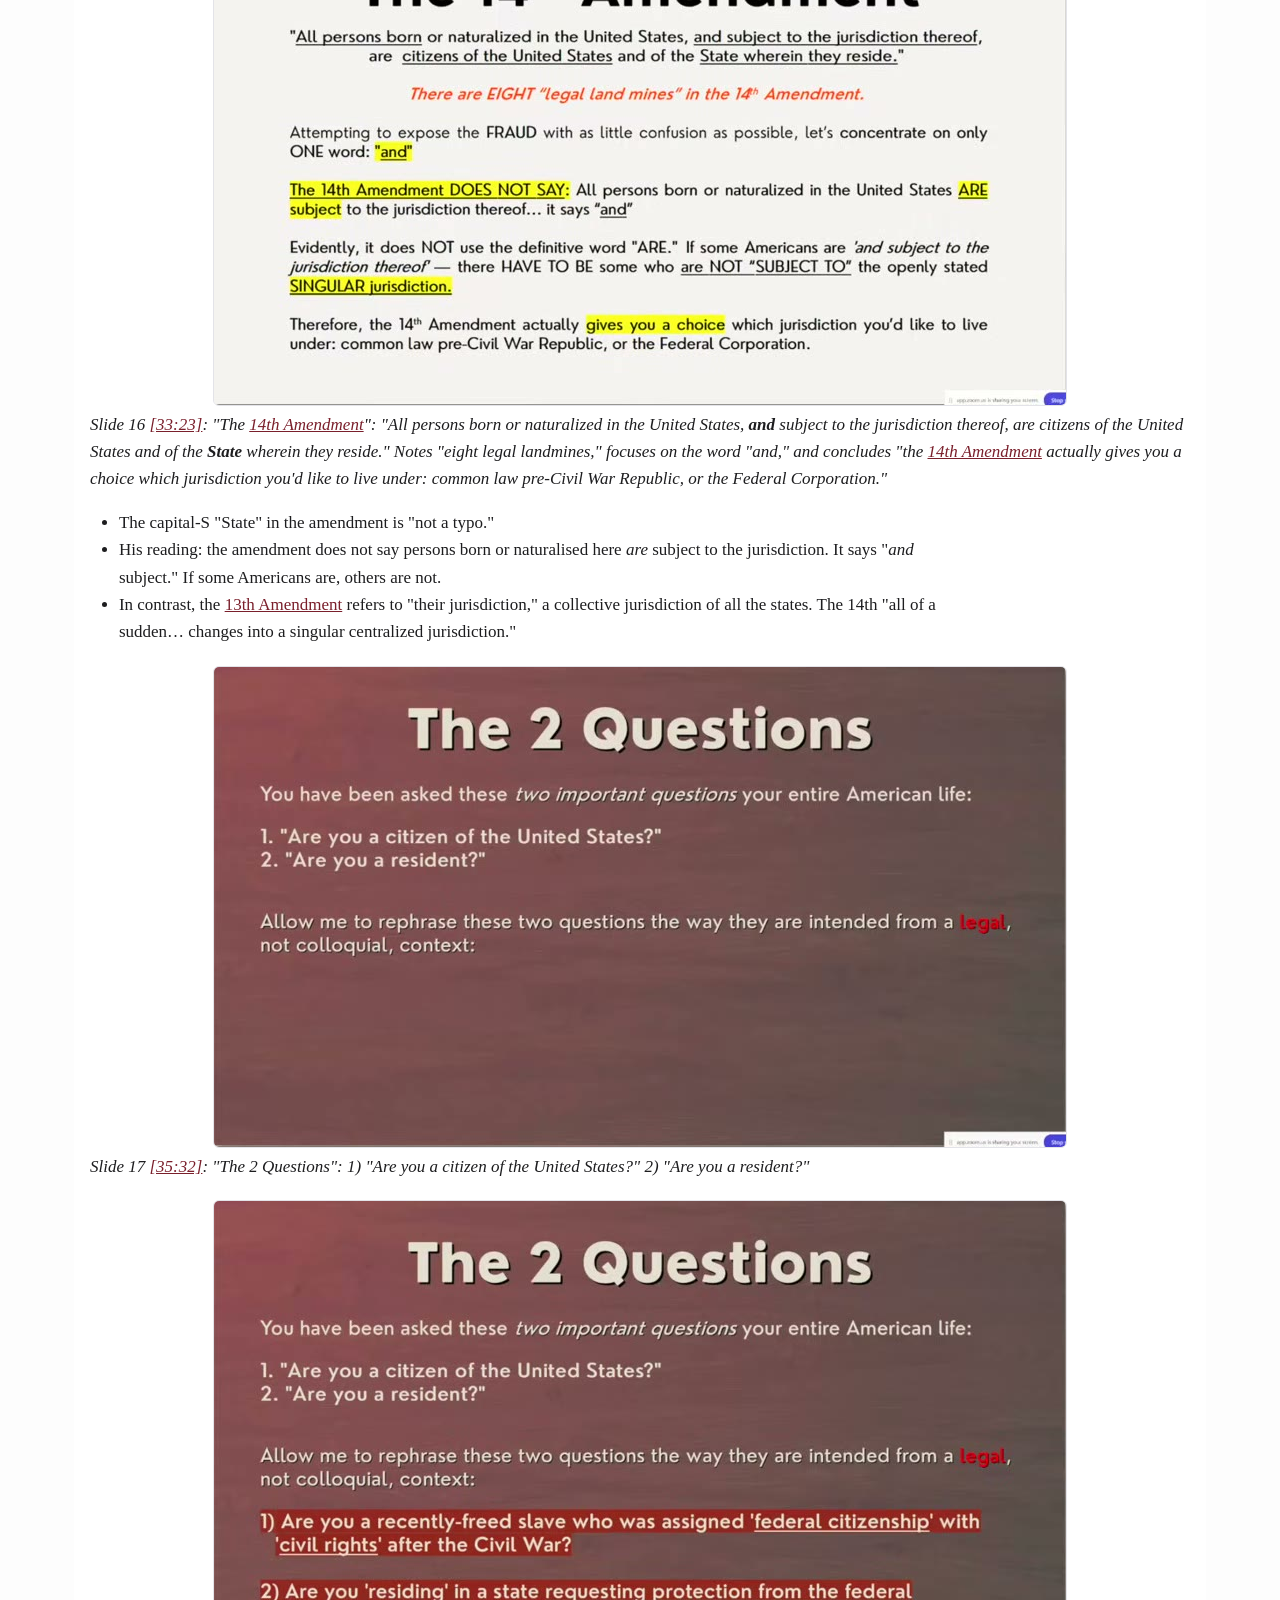
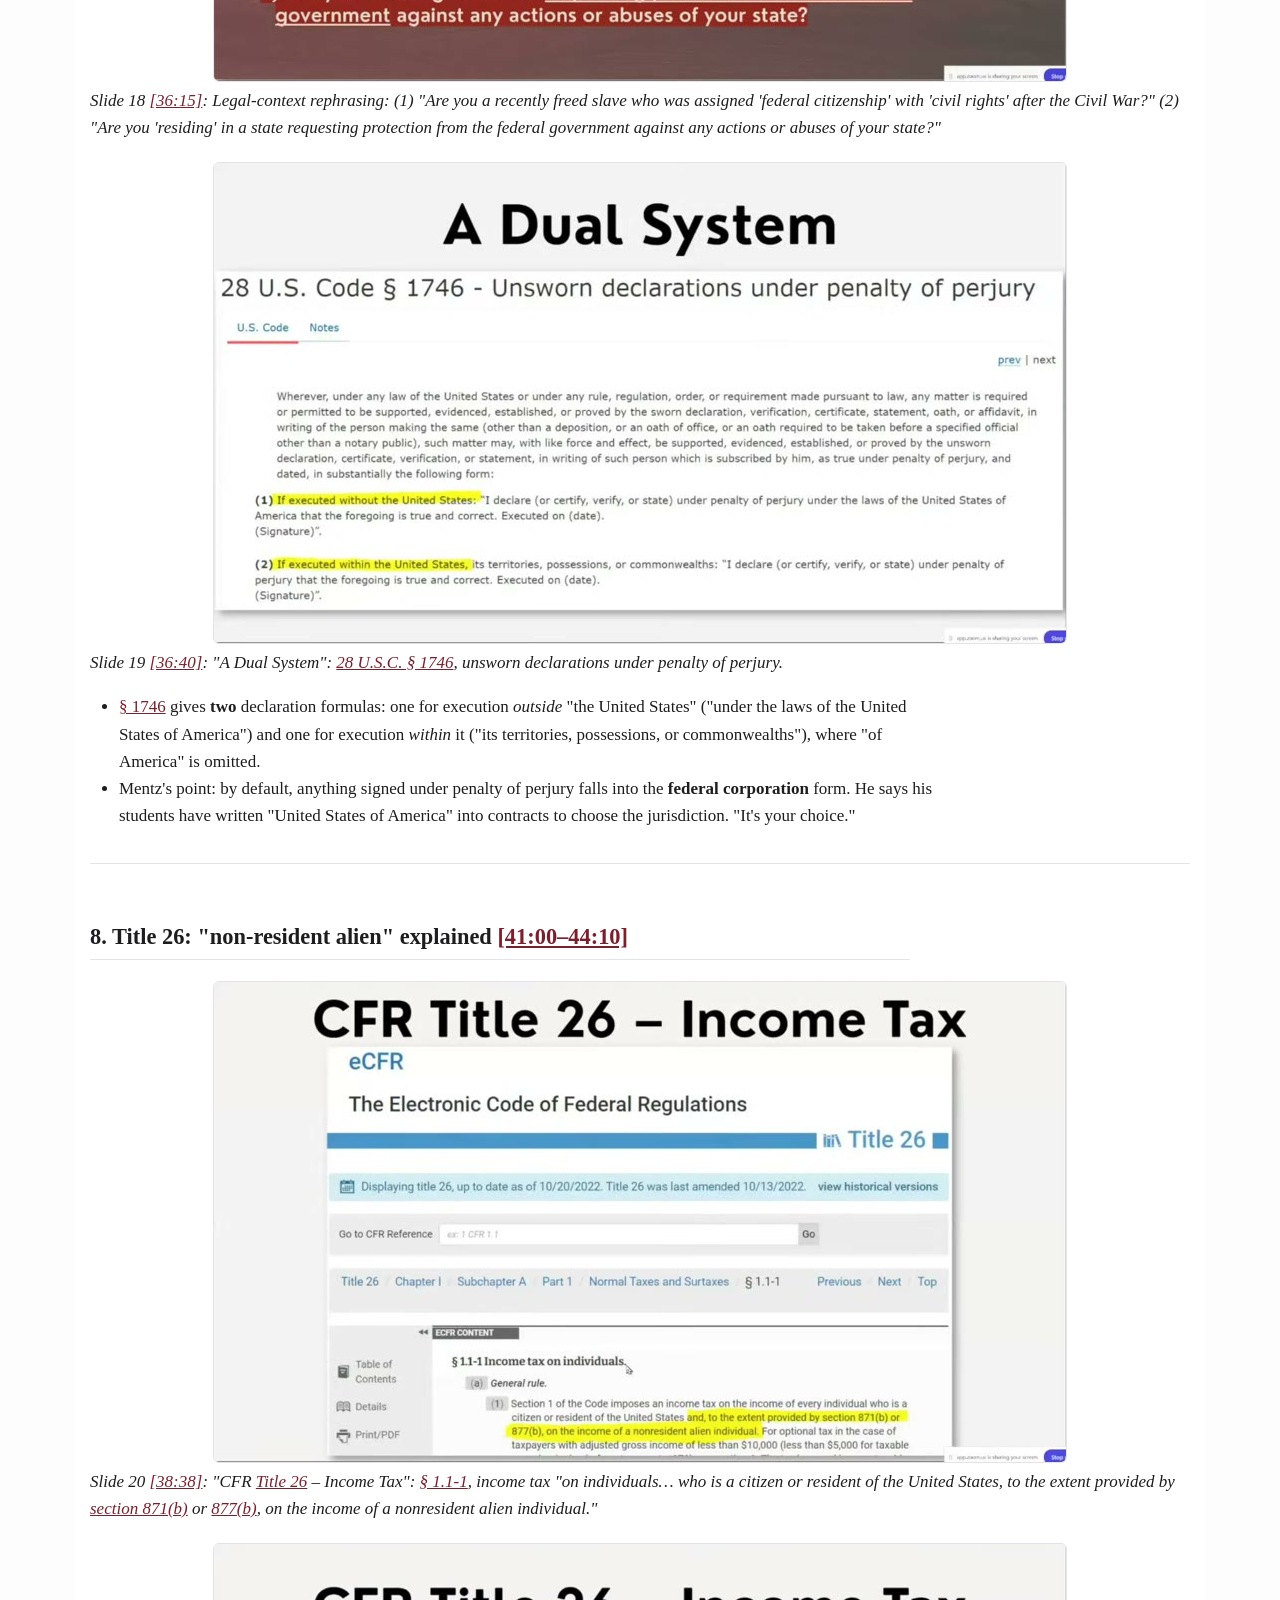
==== commit b8917e9f: "Citation pass 2026-11-23 (INA links) and DIGEST: digest page, last index card with the shared graphi" ====
--- a/01.national_status_and_passport/summary.html
+++ b/01.national_status_and_passport/summary.html
@@ -184,6 +184,10 @@
   a.slide{display:block;width:fit-content;max-width:100%;margin:1.2em auto .3em}
   a.slide img{margin:0 auto;cursor:zoom-in}
   p:has(> a.slide){max-width:none}
+
+  /* digest: confidence badges (red = High, amber = Medium, green = Low; desaturated) */
+  .conf{display:inline-block;font:600 12px/1 system-ui,sans-serif;letter-spacing:.03em;text-transform:uppercase;padding:3px 8px;border-radius:999px;vertical-align:1px}
+  .conf.high{background:#f1d9d6;color:#8a2f27}.conf.med{background:#f6e7c6;color:#7a5a12}.conf.low{background:#dcebd9;color:#3f6a3a}
   </style>
 </head>
 <body><p style="font:14px system-ui,sans-serif"><a href="../index.html">← All interviews</a></p>
@@ -536,8 +540,10 @@
 (travel.state.gov): "As defined by the INA, <strong>all U.S. citizens
 are U.S. nationals</strong>"; applicants may get a passport that would
 "delineate and certify their status as a national but not a citizen of
-the United States." INA §101(a)(21): "The term 'national' means a person
-owing permanent allegiance to a state."</em></p>
+the United States." <a
+href="https://www.law.cornell.edu/uscode/text/8/1101#a_21">INA
+§101(a)(21)</a>: "The term 'national' means a person owing permanent
+allegiance to a state."</em></p>
 <p><strong>The argument, step by step:</strong></p>
 <ol type="1">
 <li>State Department policy says all U.S. citizens are U.S. nationals.
@@ -551,10 +557,11 @@
 pre-Civil War state citizen behind the American Samoan legislation"
 under a new dialectic label, hoping Americans would never ask what
 happened to the state citizen.</li>
-<li>The definition says "a <strong>state</strong>" in lowercase. INA
-§101(a)(36) defines "State" with a capital S as including the District
-of Columbia, Puerto Rico, Guam and the Virgin Islands. "Even the
-capitalization of one single letter… can mean a whole world of
+<li>The definition says "a <strong>state</strong>" in lowercase. <a
+href="https://www.law.cornell.edu/uscode/text/8/1101#a_36">INA
+§101(a)(36)</a> defines "State" with a capital S as including the
+District of Columbia, Puerto Rico, Guam and the Virgin Islands. "Even
+the capitalization of one single letter… can mean a whole world of
 difference." So a national is "owing permanent allegiance" to a
 <em>small-s state</em>, which is outside the capital-S "State" of D.C.
 and its territories.</li>
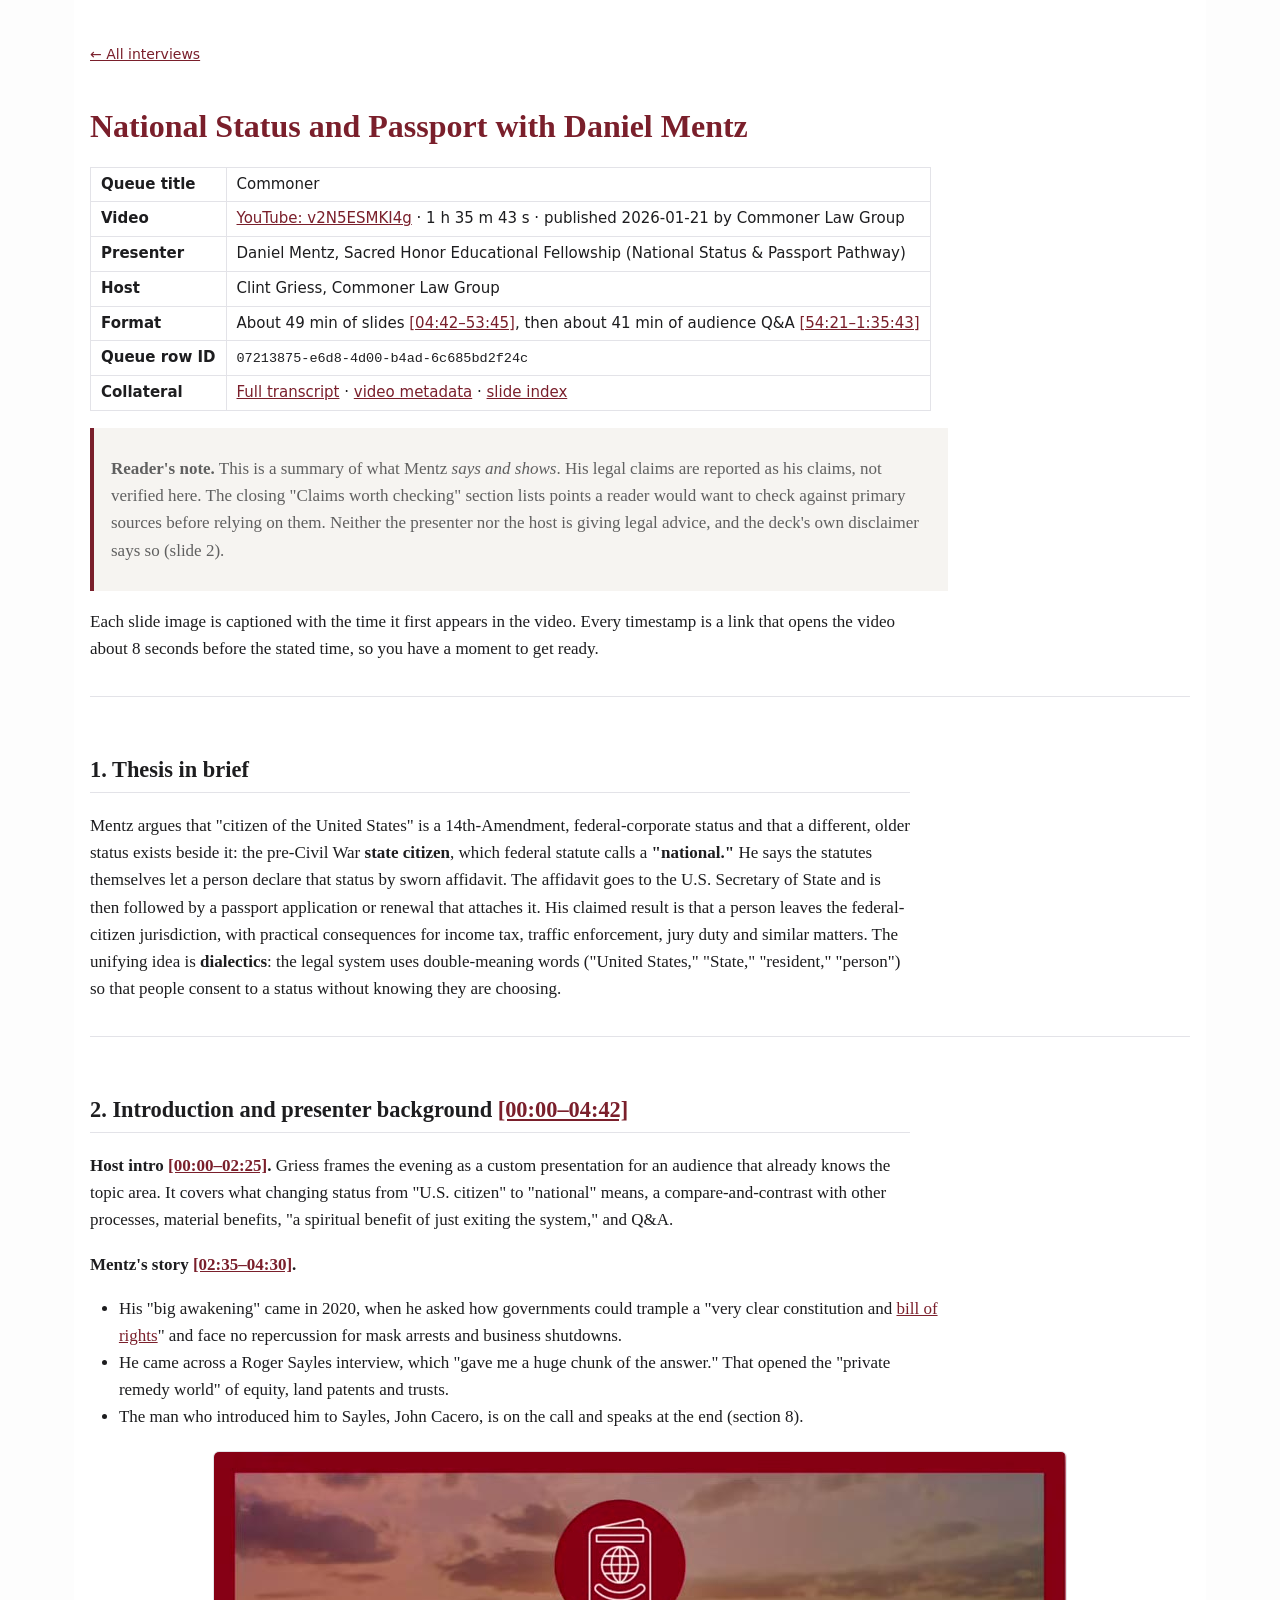
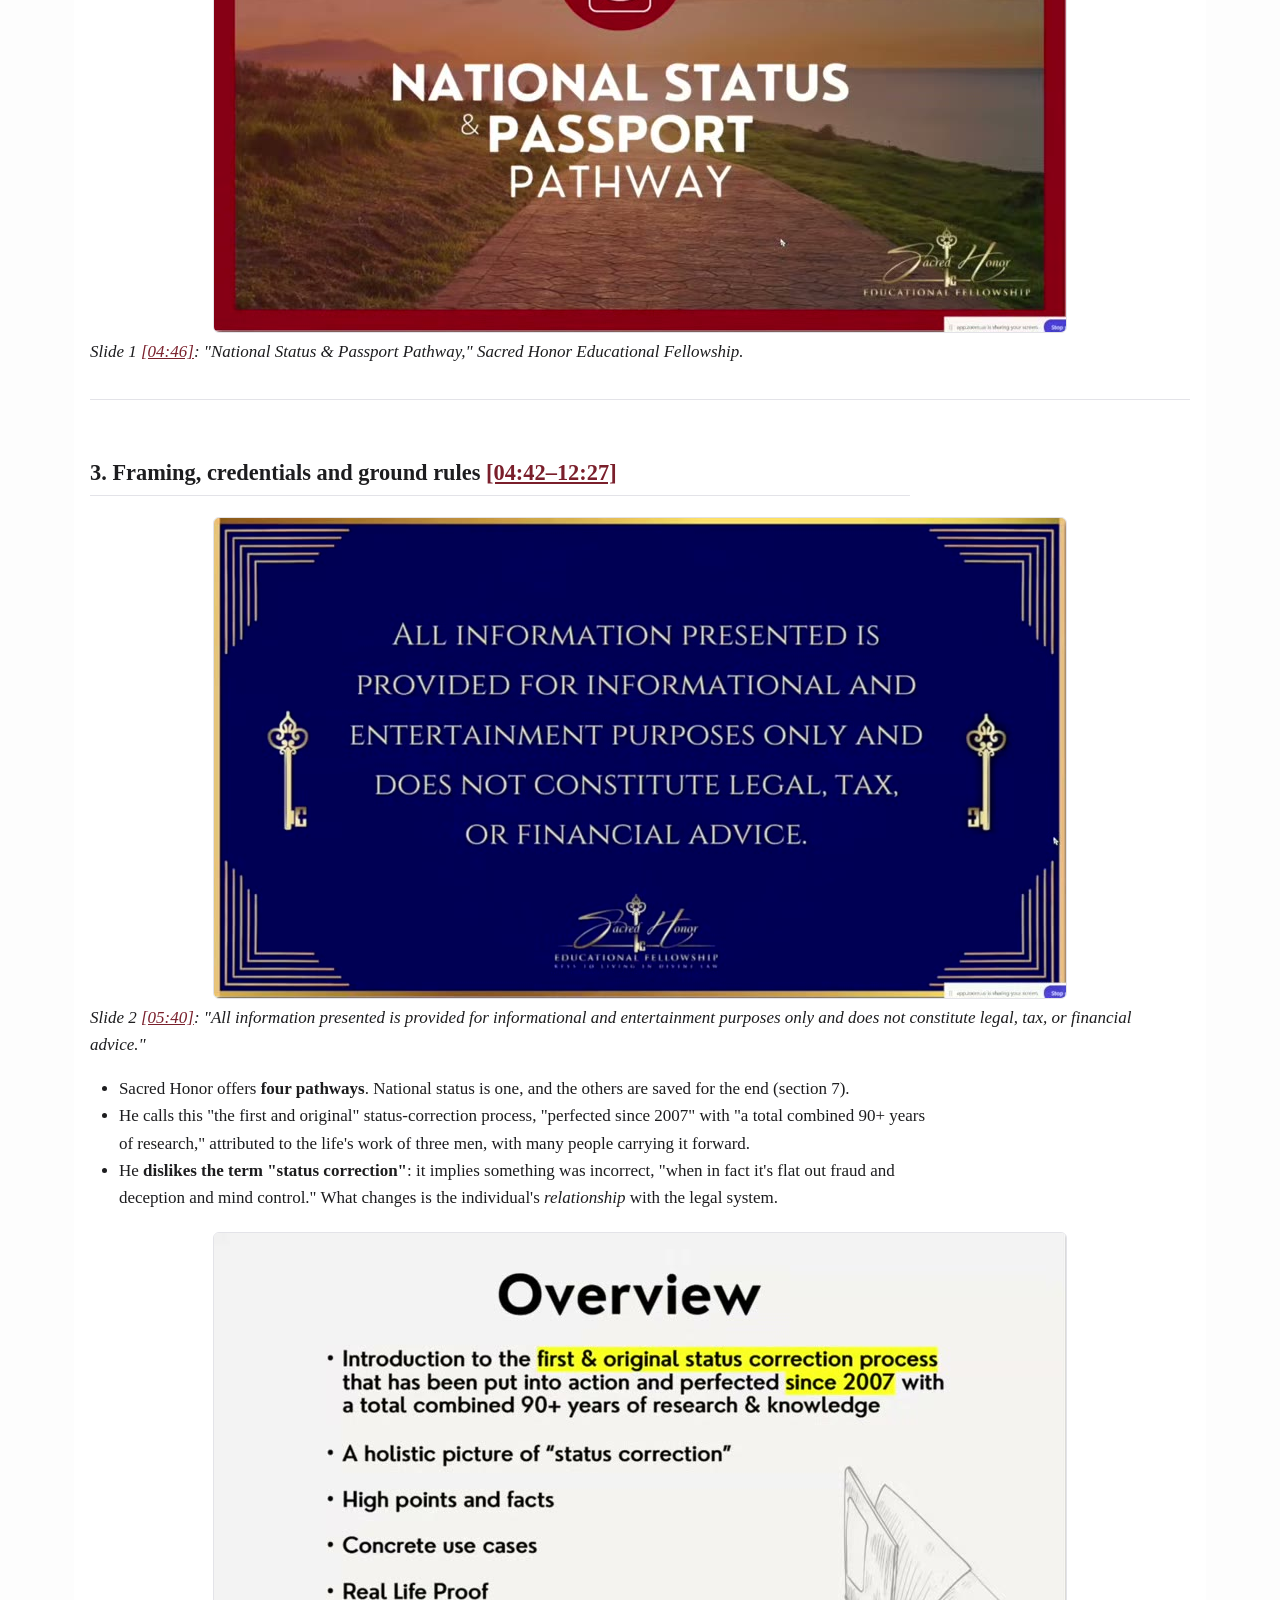
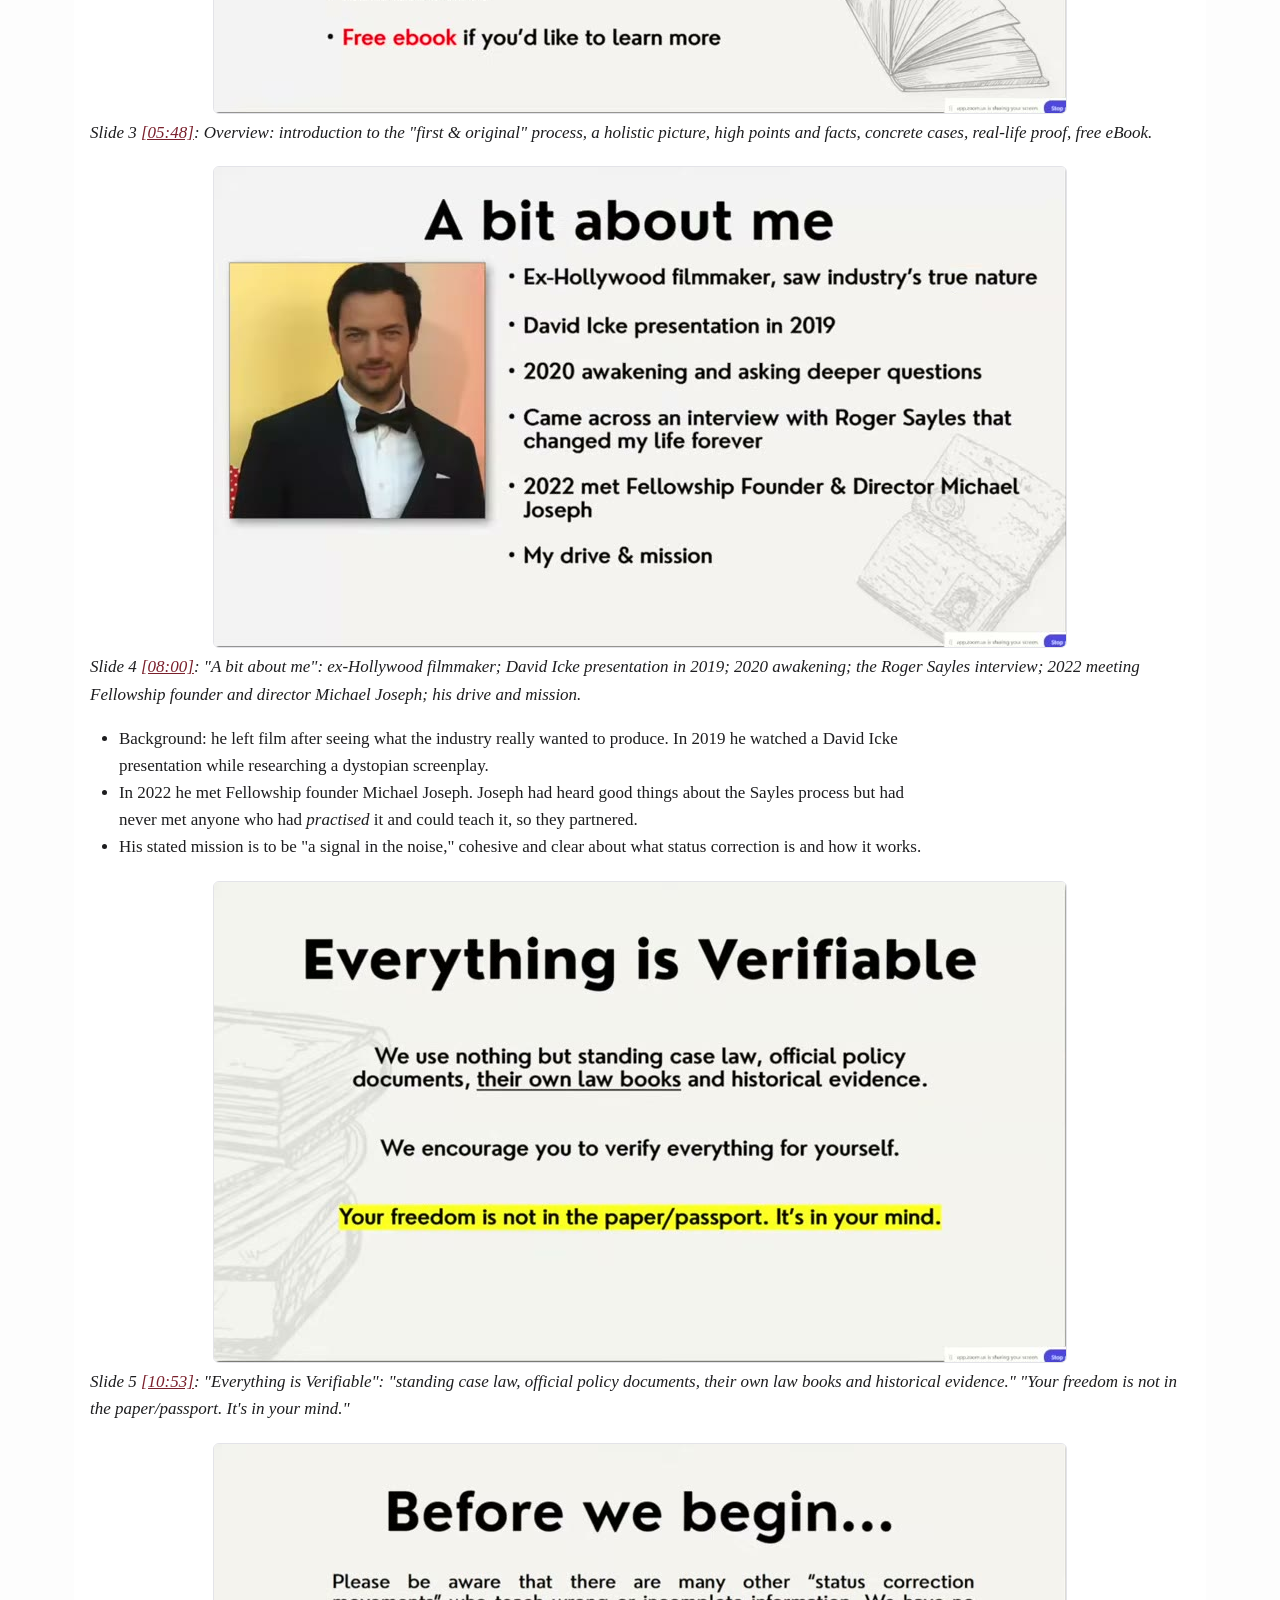
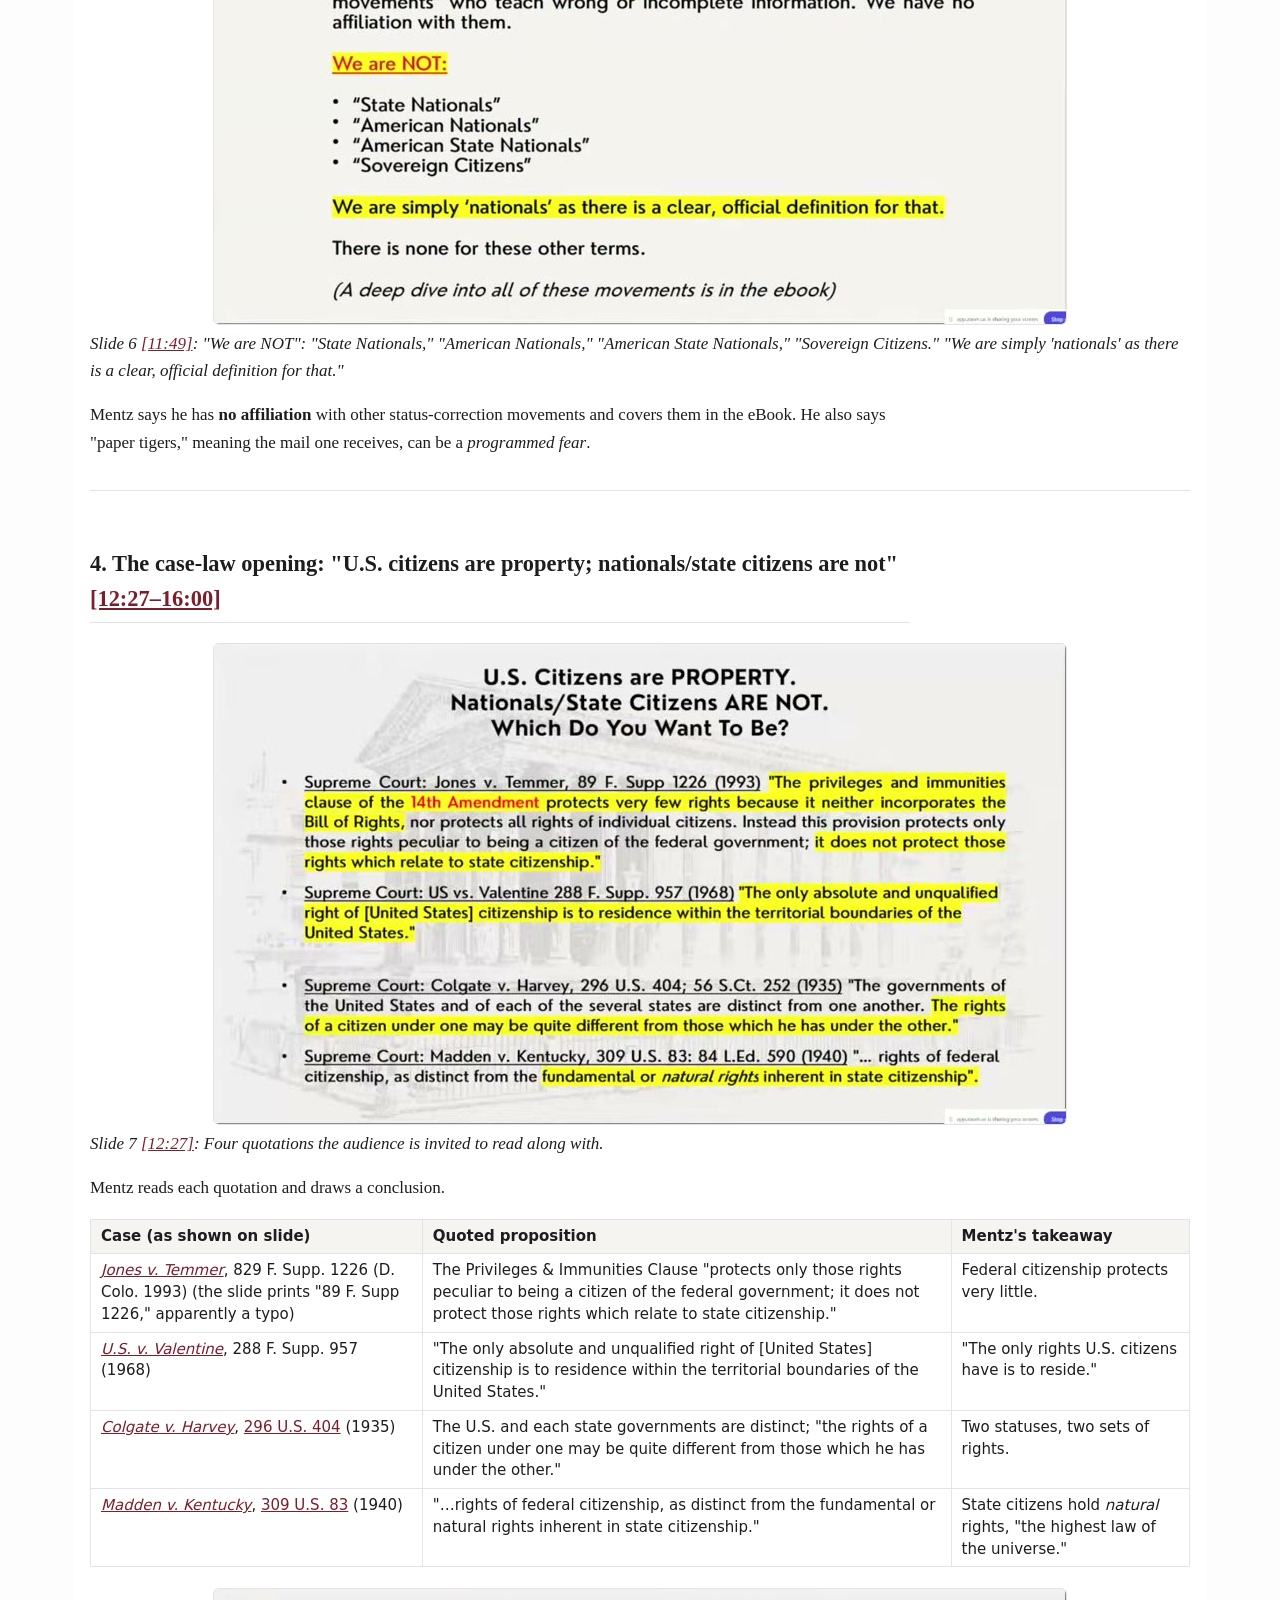
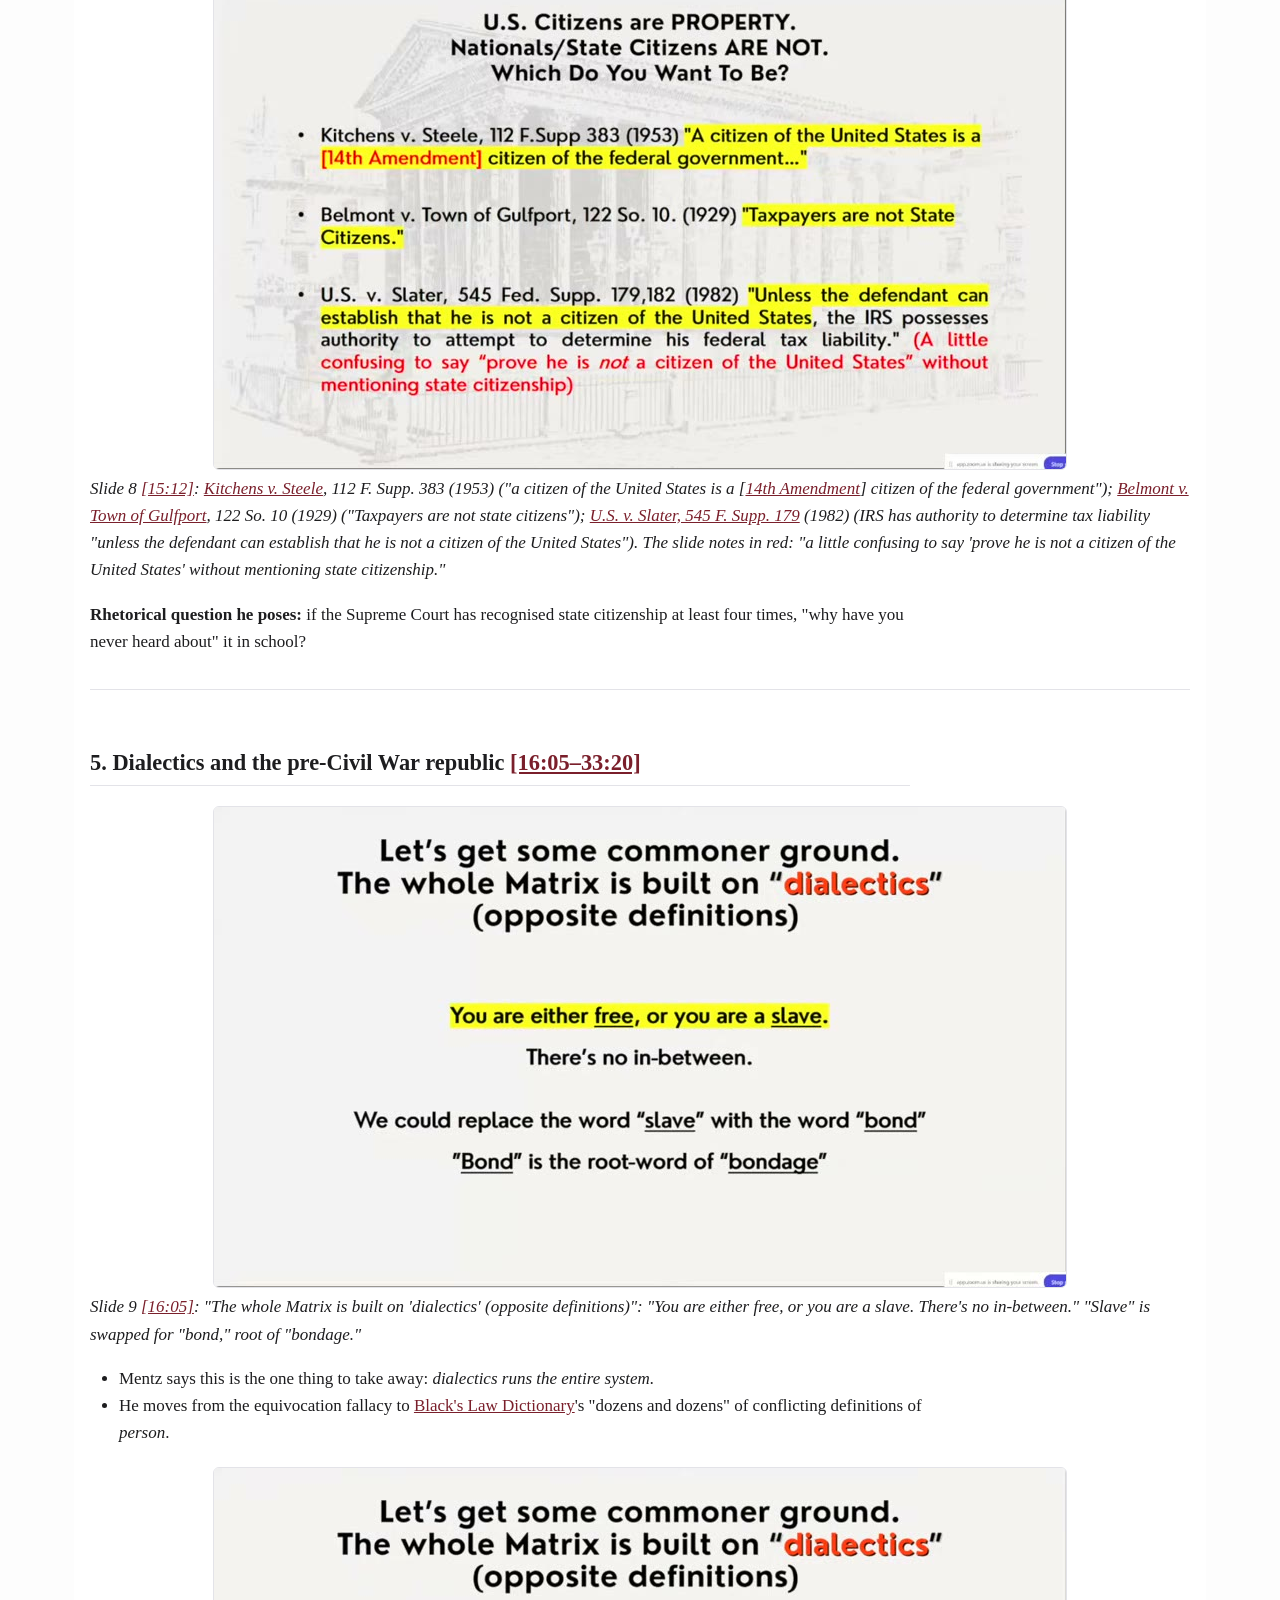
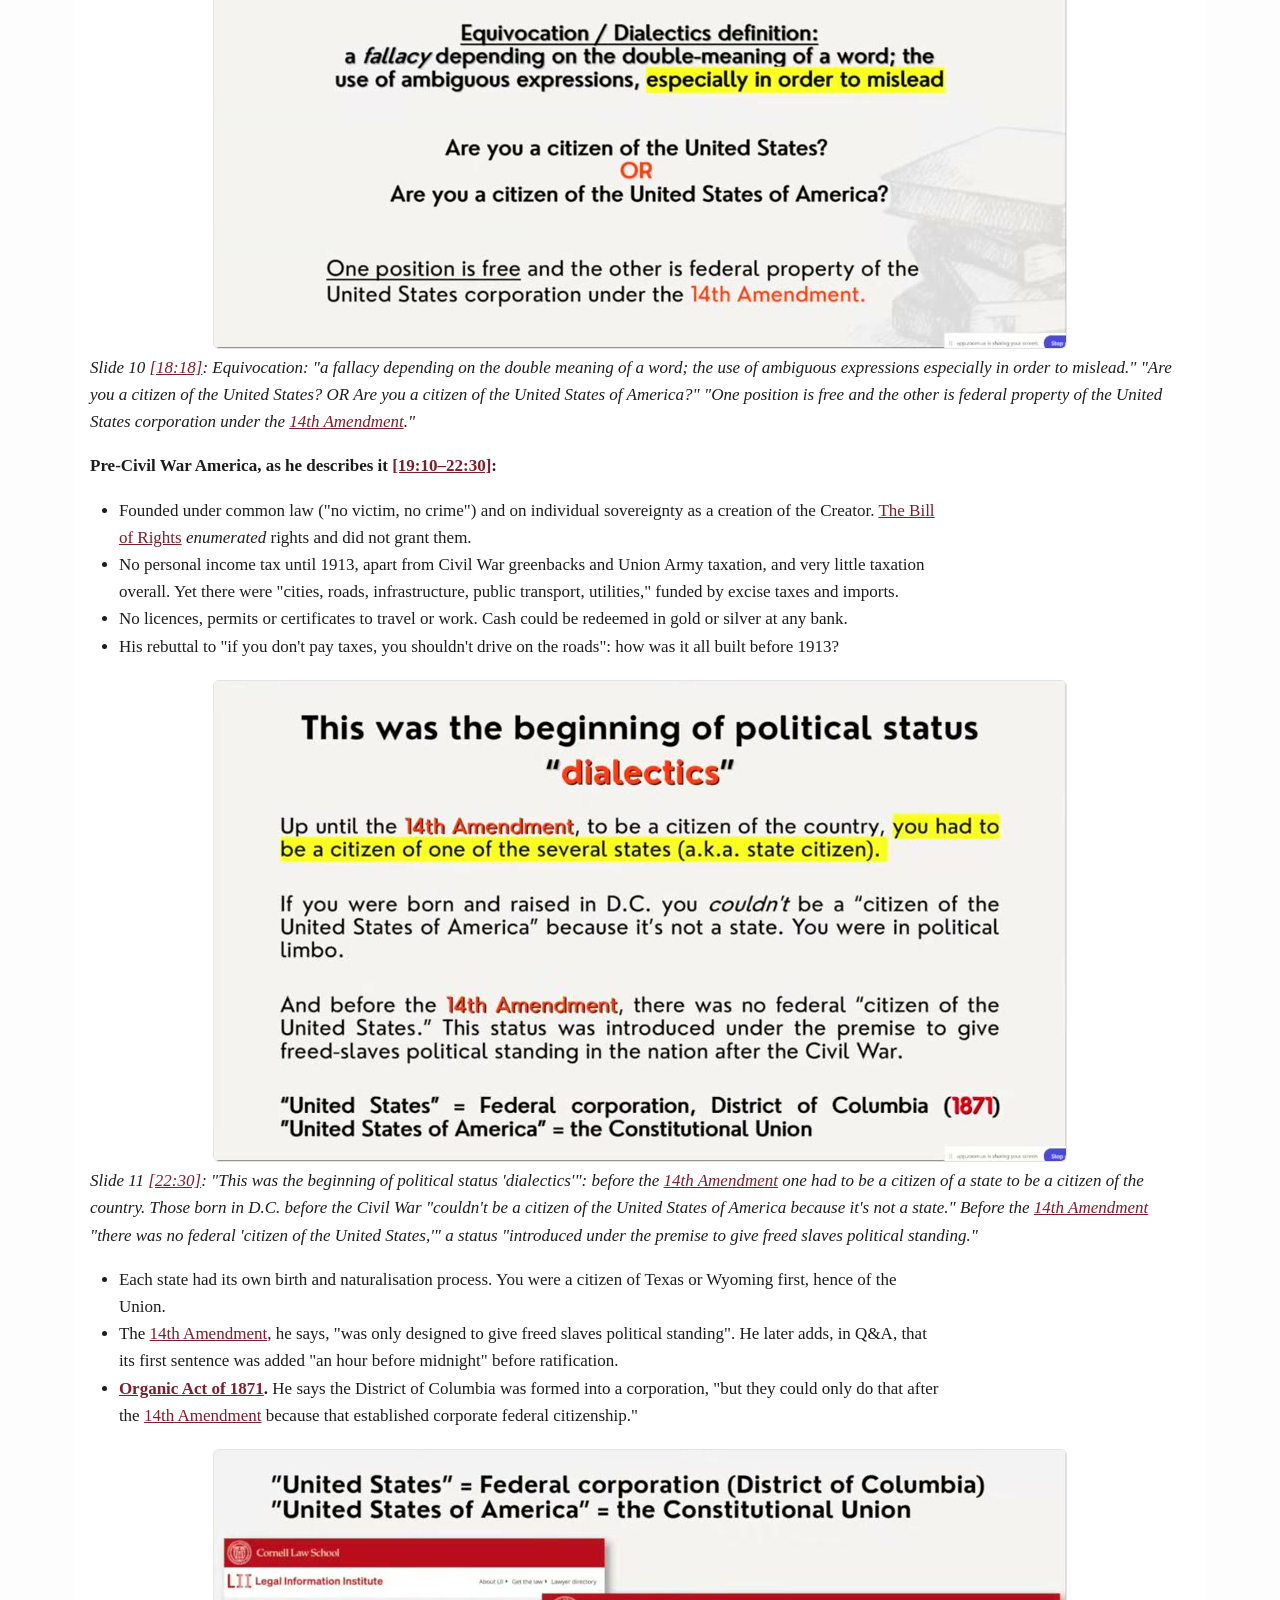
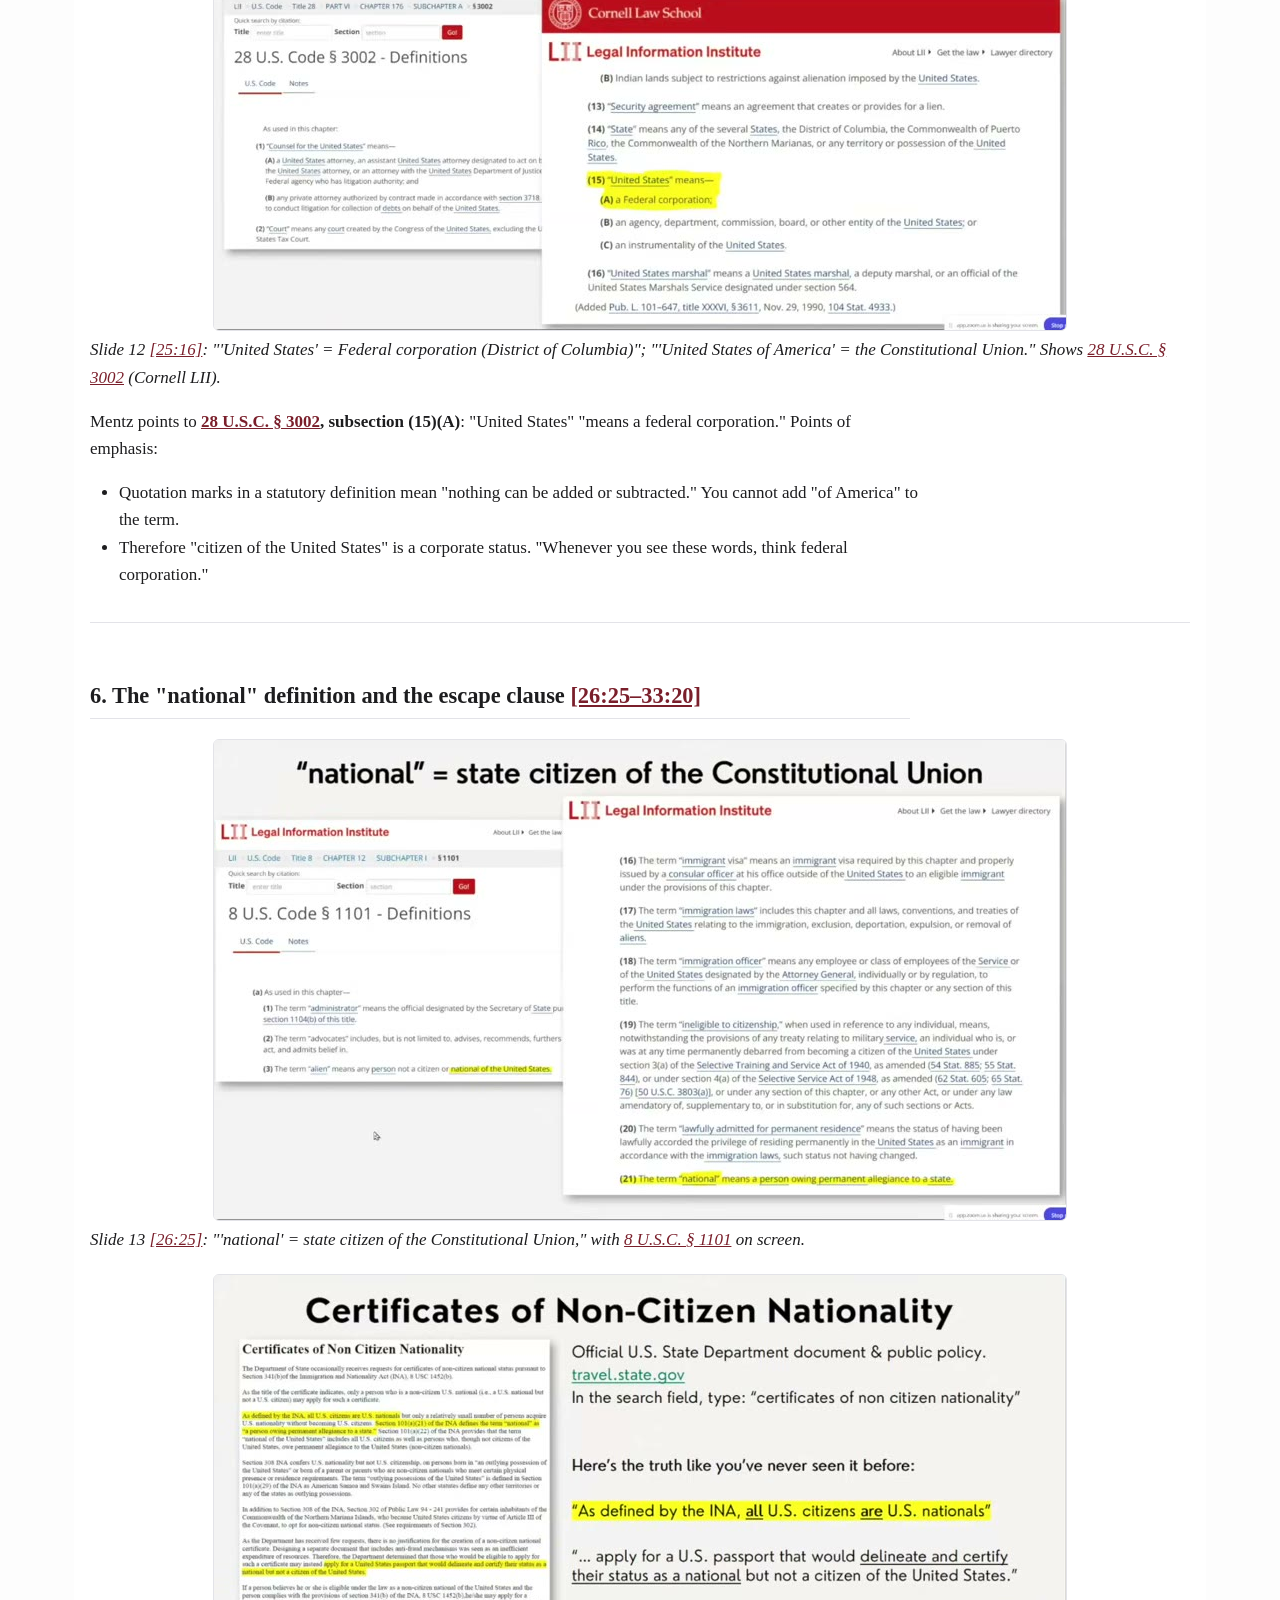
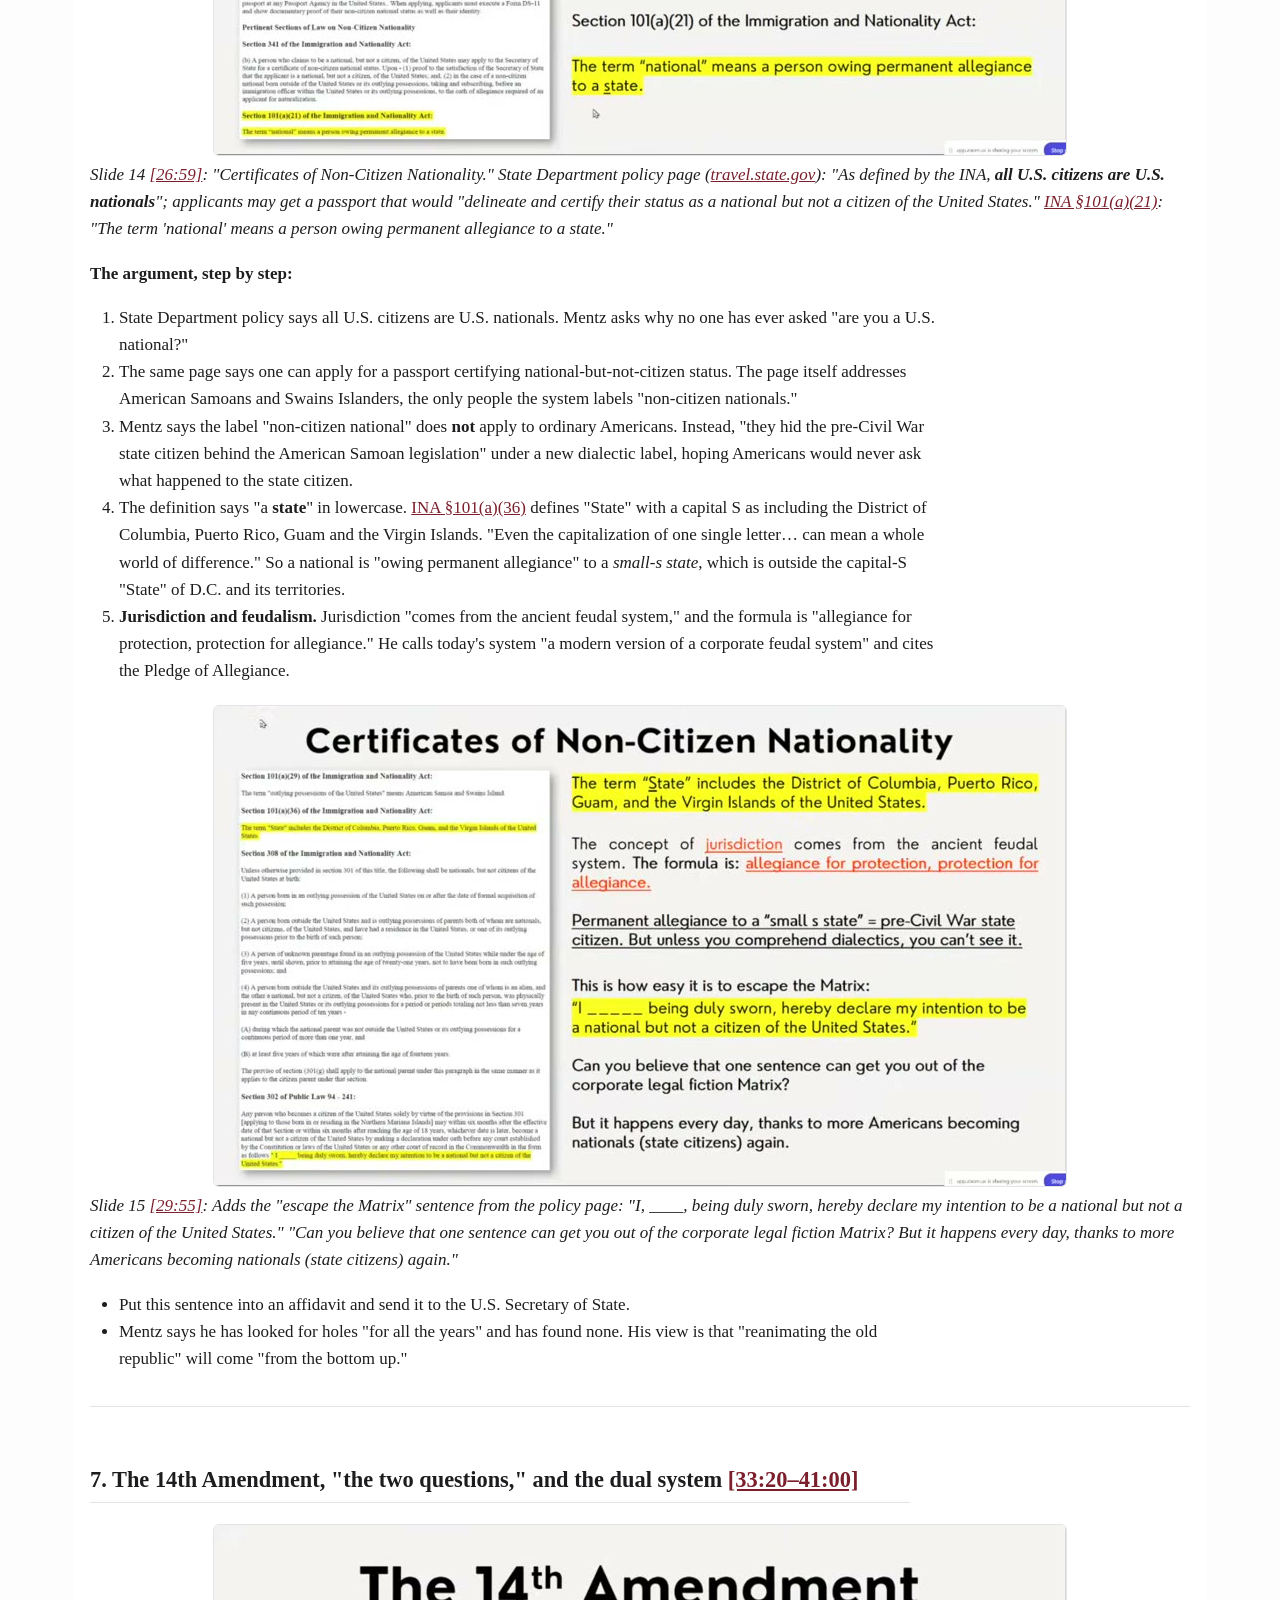
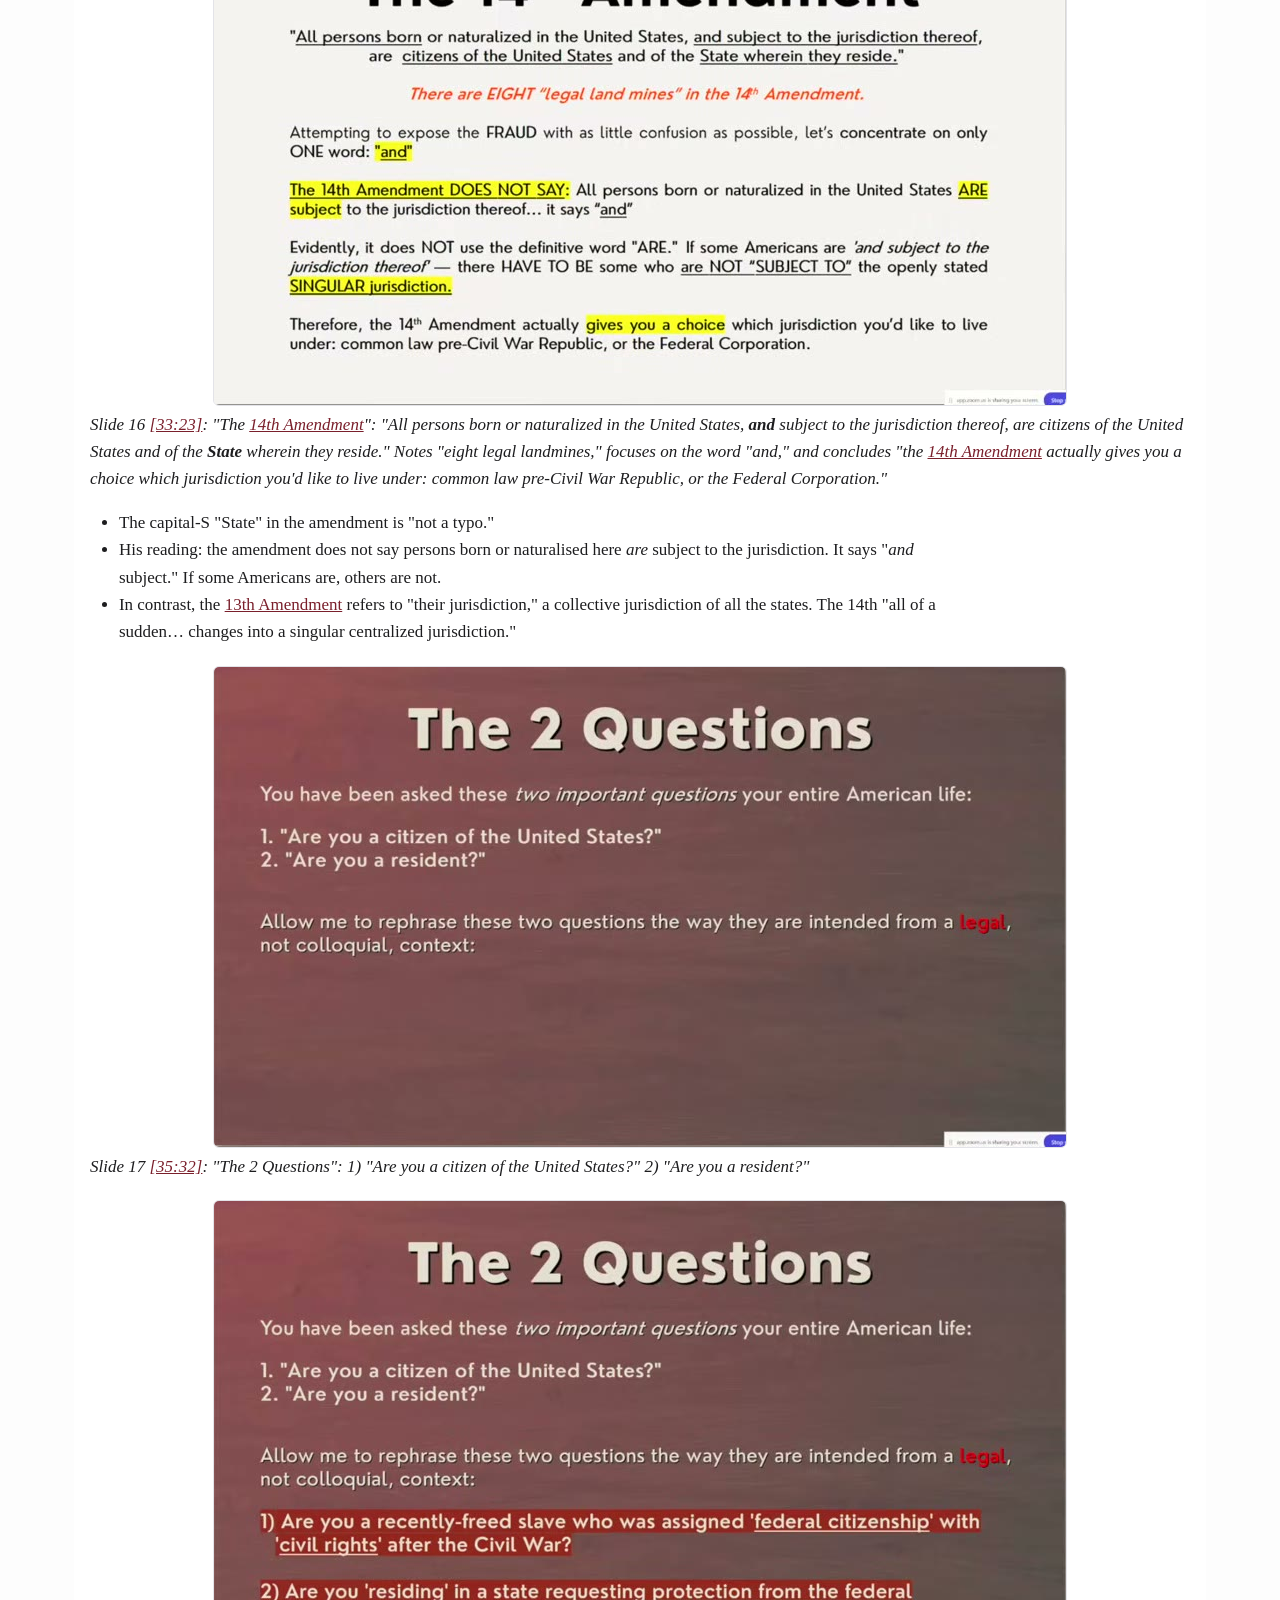
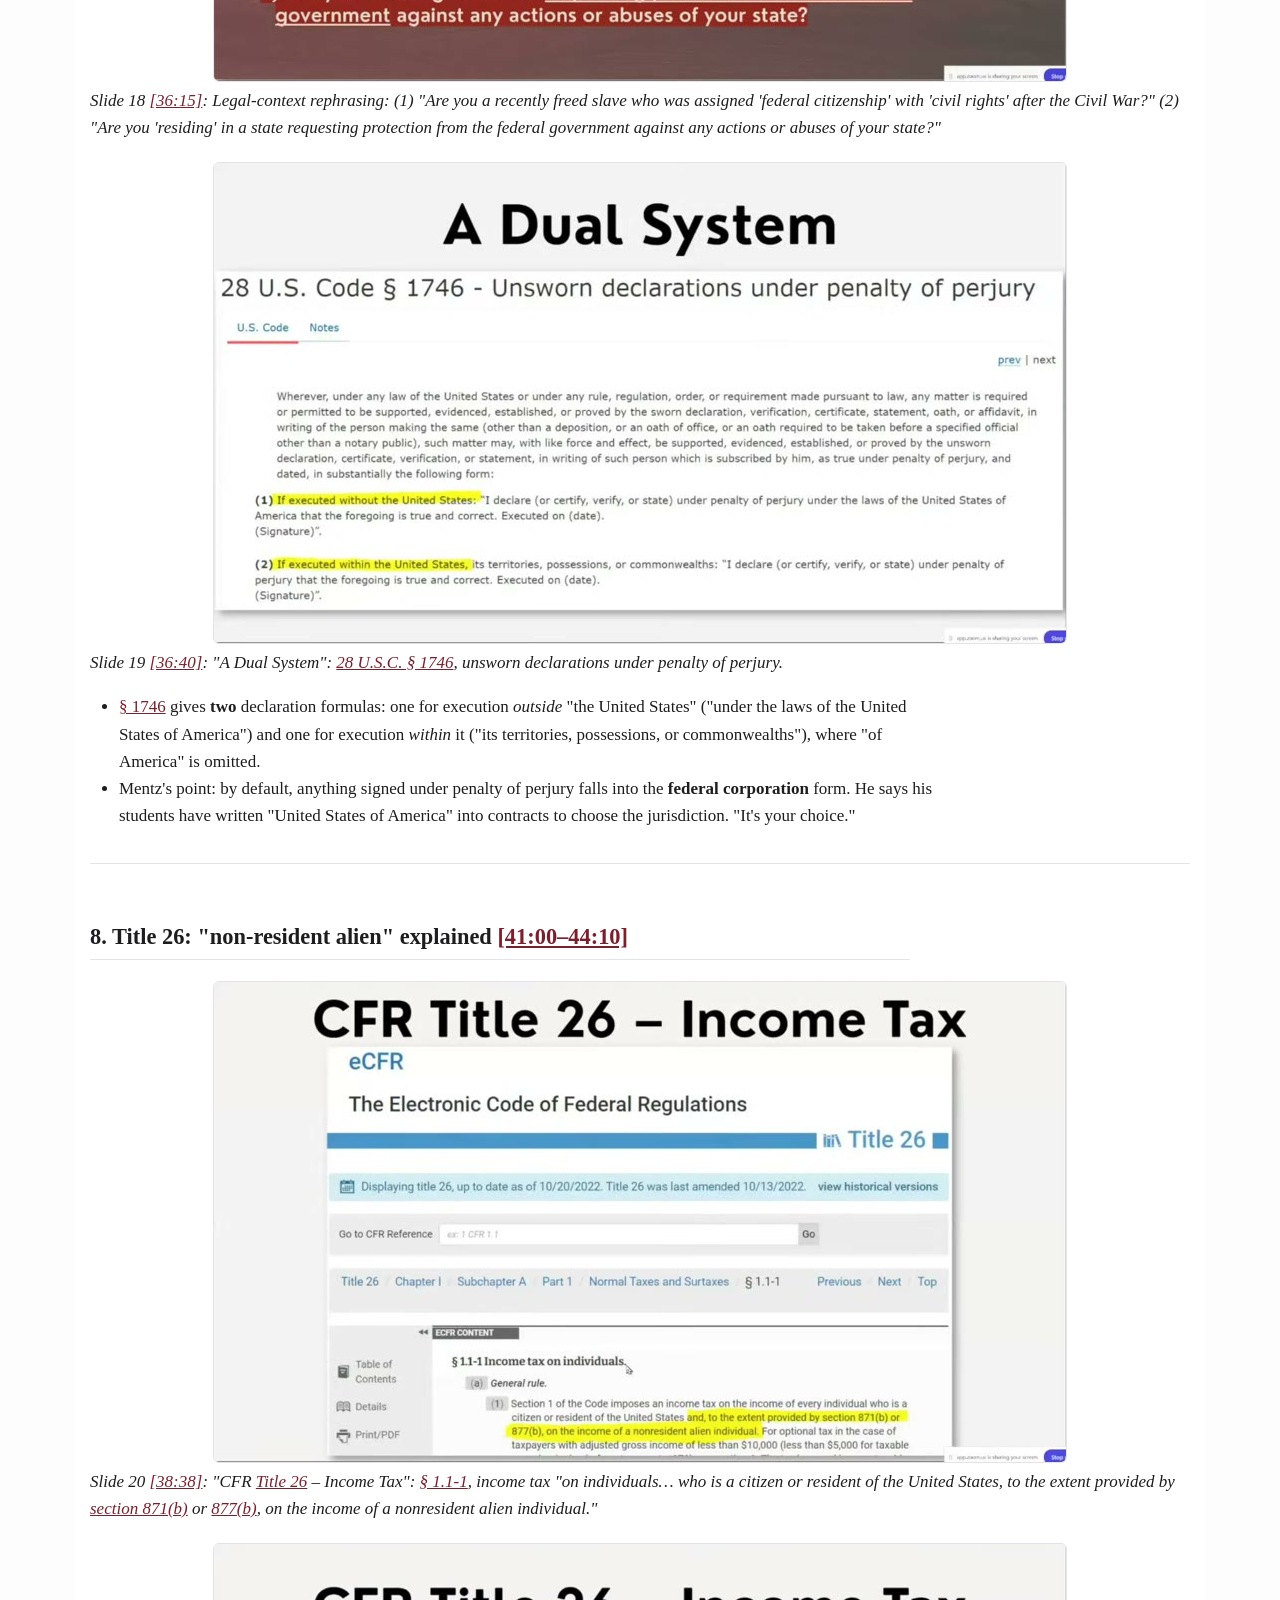
==== commit a0e1b7f4: "Brown Act and travel.state.gov linked in Mentz materials; proposal b updated Co-Authored-By: Claude " ====
--- a/01.national_status_and_passport/summary.html
+++ b/01.national_status_and_passport/summary.html
@@ -171,7 +171,6 @@
   body{background:var(--bg);color:var(--fg);font:17px/1.6 Georgia,'Times New Roman',serif;max-width:1100px;margin:0 auto;padding:32px 16px 80px}
   h1{font-size:2rem;line-height:1.2;color:var(--acc)}h2{margin-top:2.4em;border-bottom:1px solid var(--line);padding-bottom:.2em;font-size:1.4rem}
   img{max-width:100%;height:auto;border:1px solid var(--line);border-radius:6px;display:block;margin:1.2em auto .3em}
-  p>em:only-child{display:block;color:var(--mut);font-size:.9rem;margin-bottom:1.4em}
   table{border-collapse:collapse;width:100%;font:15px/1.45 system-ui,sans-serif;margin:1em 0;display:block;overflow-x:auto}
   th,td{border:1px solid var(--line);padding:6px 10px;vertical-align:top;text-align:left}th{background:var(--soft)}
   blockquote{margin:1em 0;padding:.6em 1em;background:var(--soft);border-left:4px solid var(--acc)}
@@ -537,10 +536,12 @@
 alt="Certificates of Non-Citizen Nationality, 1"></a> <em>Slide 14 <a
 href="https://www.youtube.com/watch?v=v2N5ESMKI4g&amp;t=1611s">[26:59]</a>:
 "Certificates of Non-Citizen Nationality." State Department policy page
-(travel.state.gov): "As defined by the INA, <strong>all U.S. citizens
-are U.S. nationals</strong>"; applicants may get a passport that would
-"delineate and certify their status as a national but not a citizen of
-the United States." <a
+(<a
+href="https://travel.state.gov/content/travel/en/legal/travel-legal-considerations/us-citizenship/Certificates-Non-Citizen-Nationality.html">travel.state.gov</a>):
+"As defined by the INA, <strong>all U.S. citizens are U.S.
+nationals</strong>"; applicants may get a passport that would "delineate
+and certify their status as a national but not a citizen of the United
+States." <a
 href="https://www.law.cornell.edu/uscode/text/8/1101#a_21">INA
 §101(a)(21)</a>: "The term 'national' means a person owing permanent
 allegiance to a state."</em></p>
@@ -915,7 +916,11 @@
 <tr>
 <td><a
 href="https://www.youtube.com/watch?v=v2N5ESMKI4g&amp;t=3763s">[1:02:51]</a></td>
-<td>DS-11 vs. DS-82 for the do-not-detain list?</td>
+<td><a
+href="https://travel.state.gov/en/passports/apply/help/forms.html">DS-11</a>
+vs. <a
+href="https://travel.state.gov/en/passports/apply/help/forms.html">DS-82</a>
+for the do-not-detain list?</td>
 <td>Either. "It's not the form… it's what's on file with the U.S.
 Secretary of State." Step 1: notarise the affidavit and send it to the
 Secretary of State. Step 2: apply or renew with the affidavit attached.
